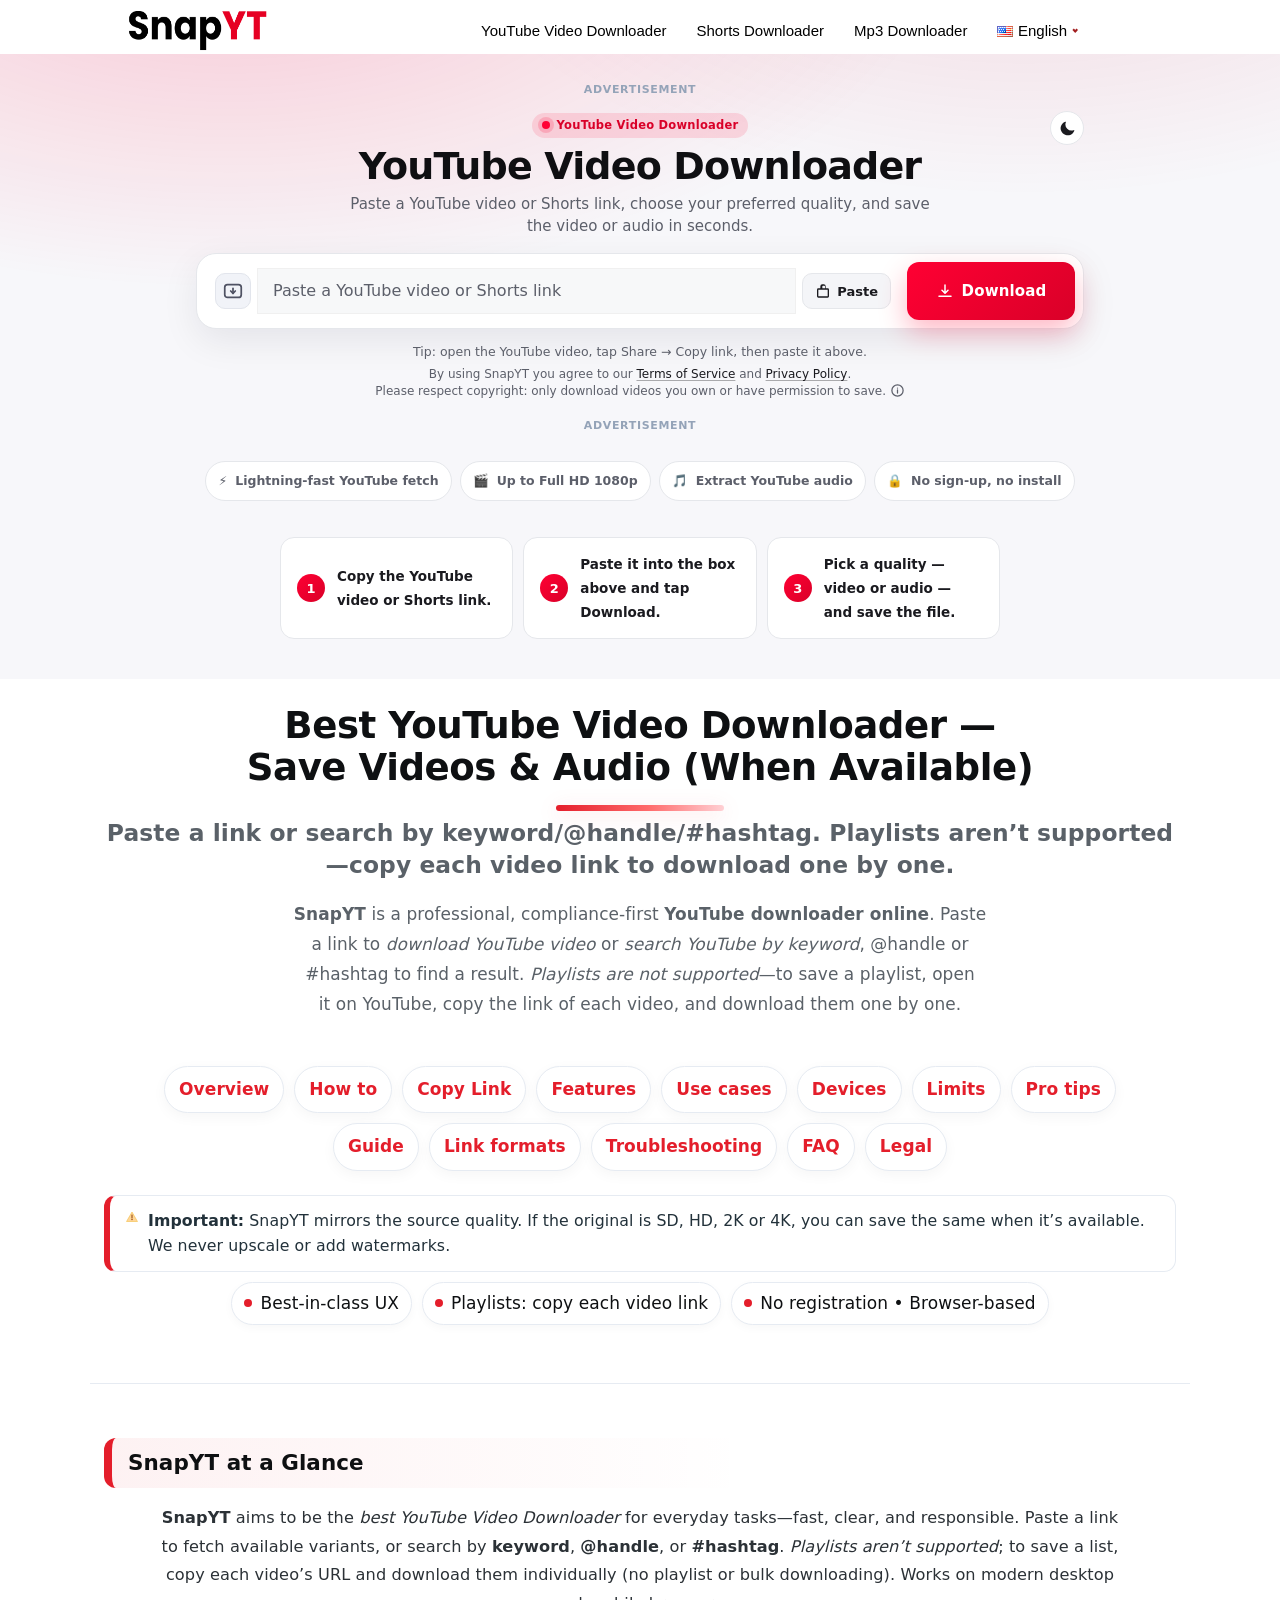
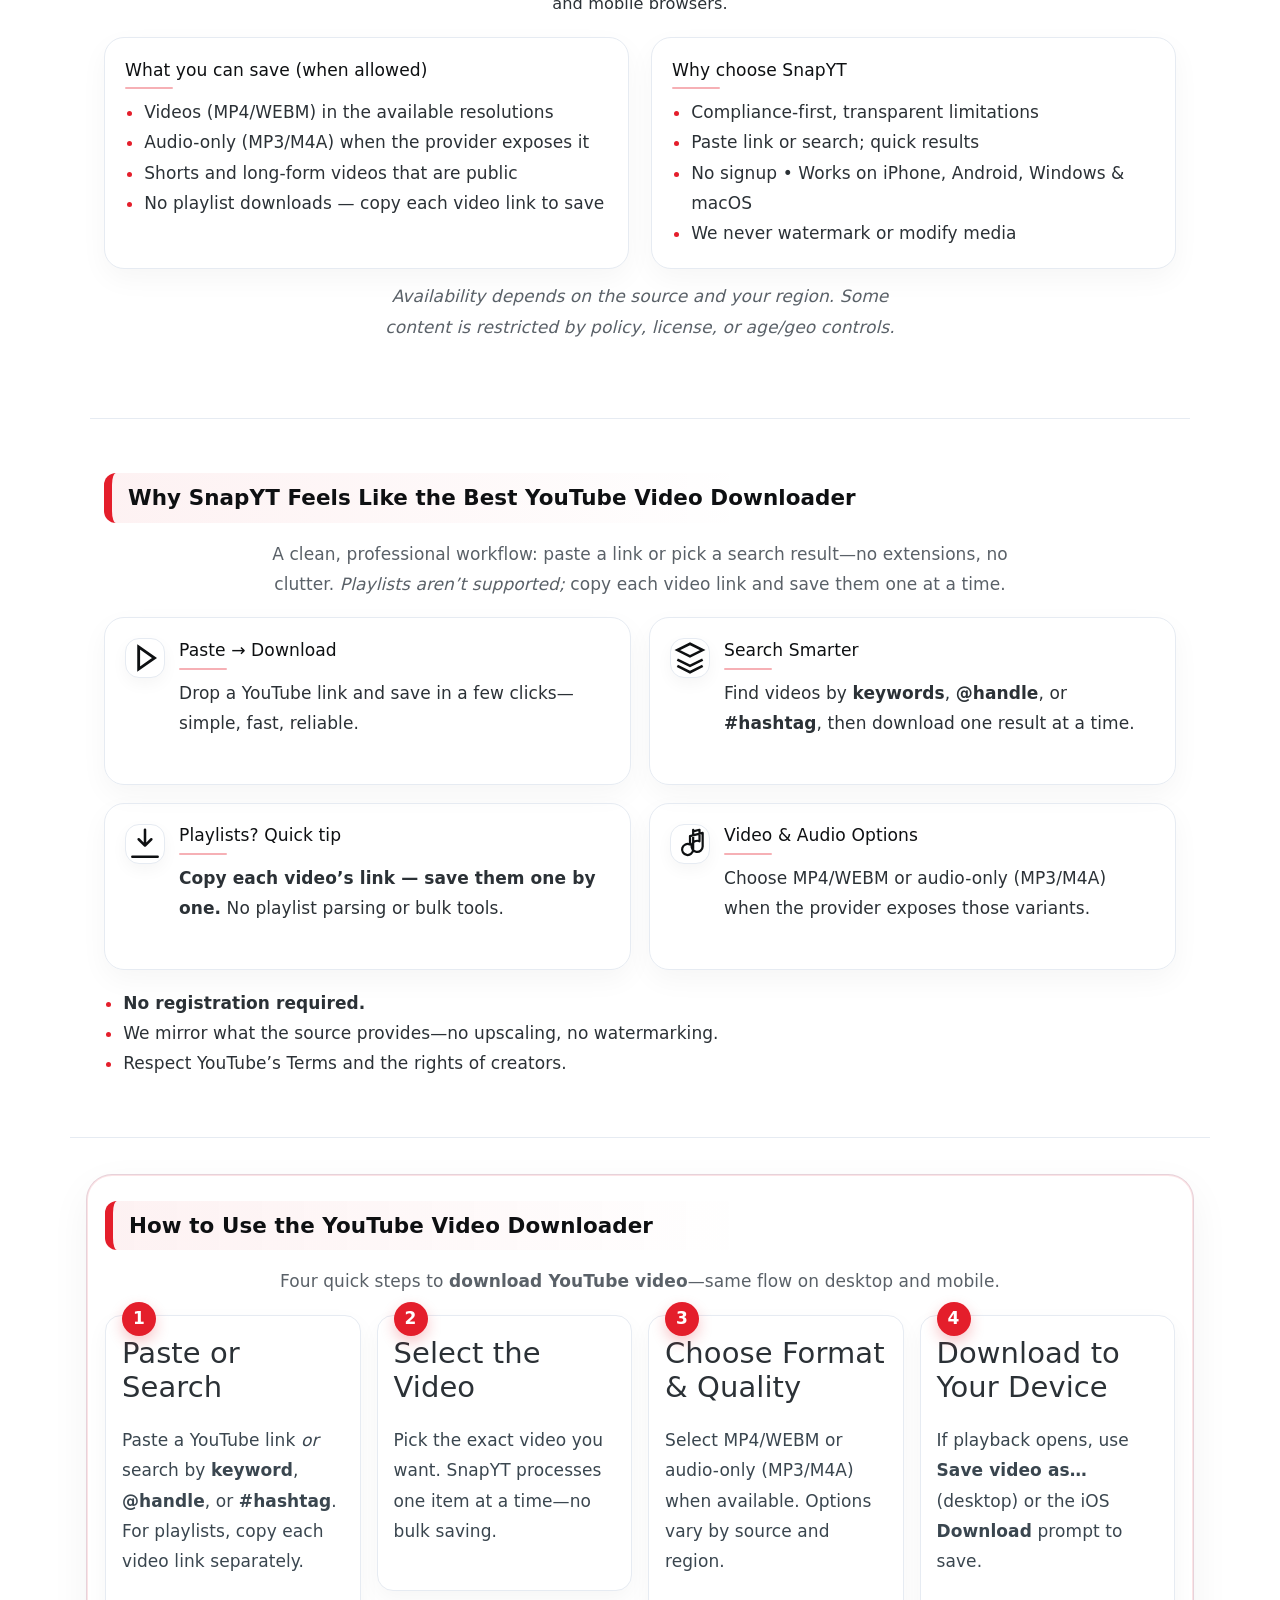
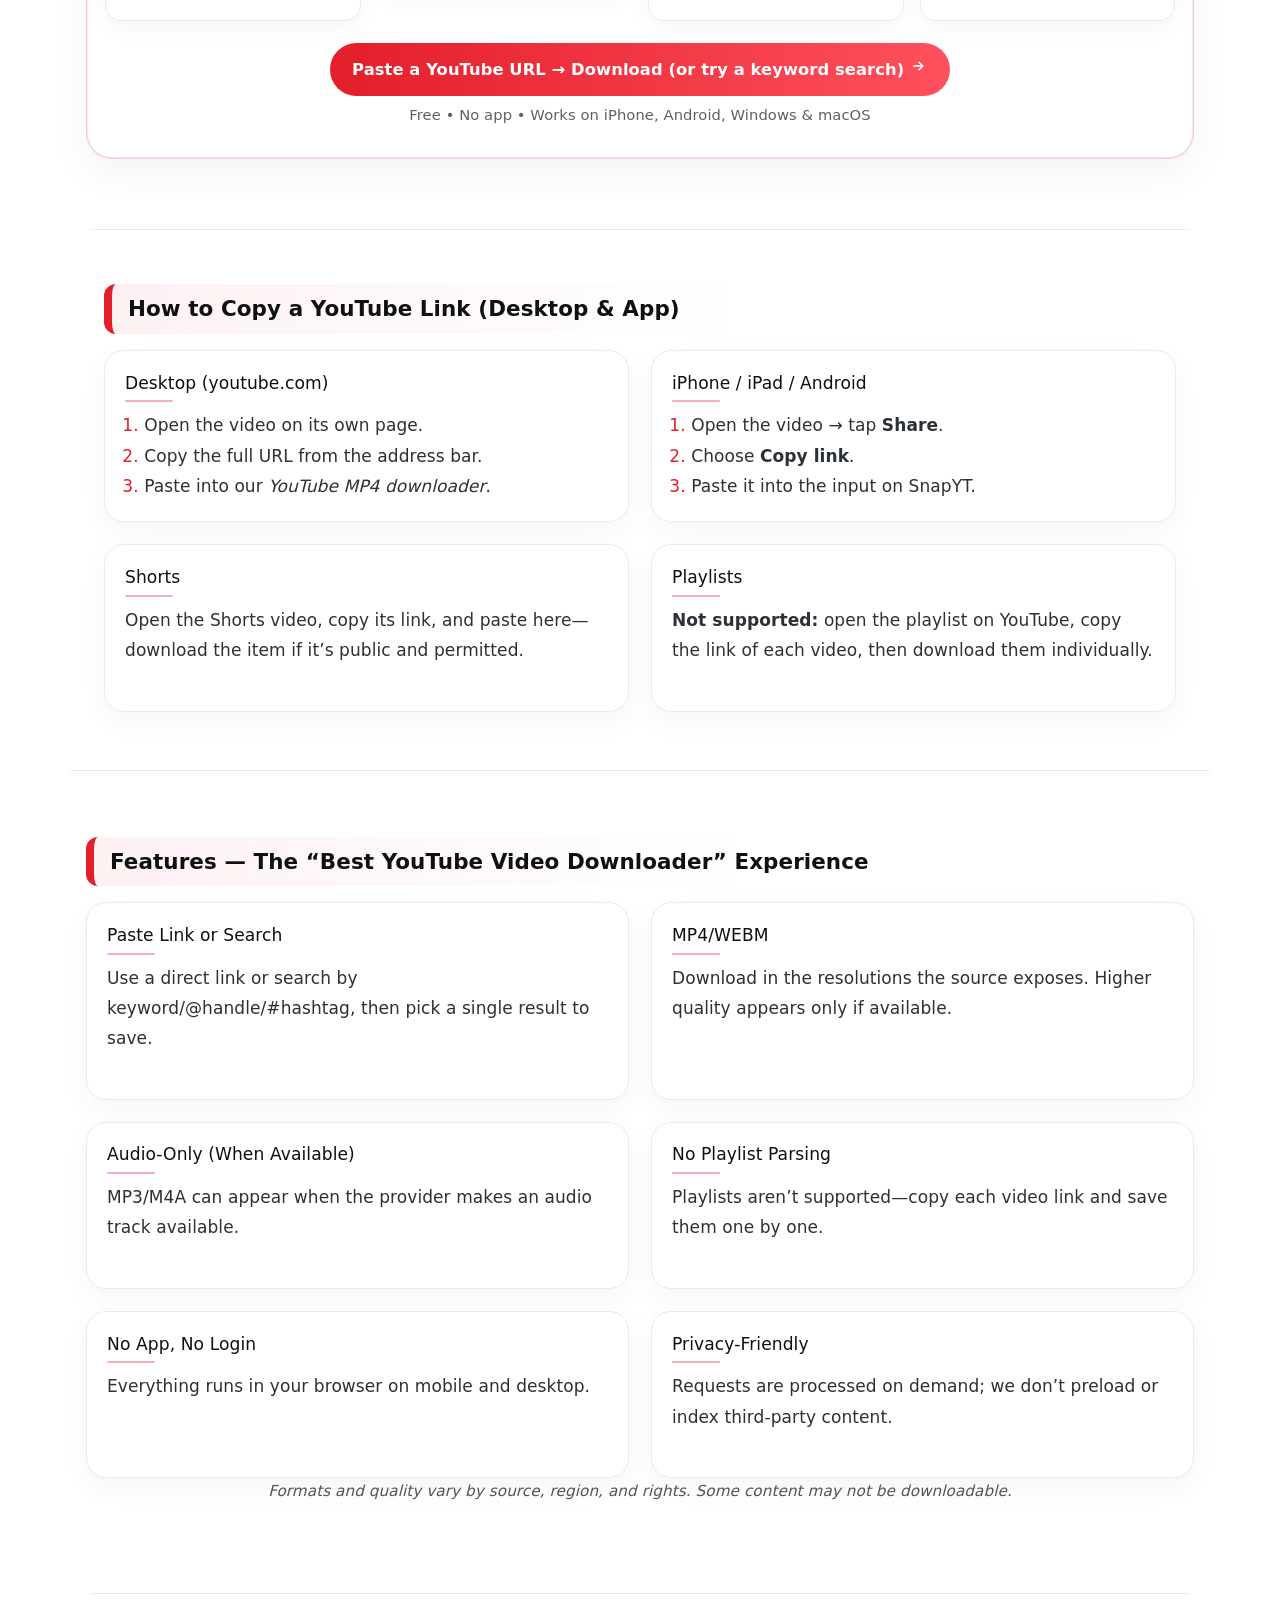
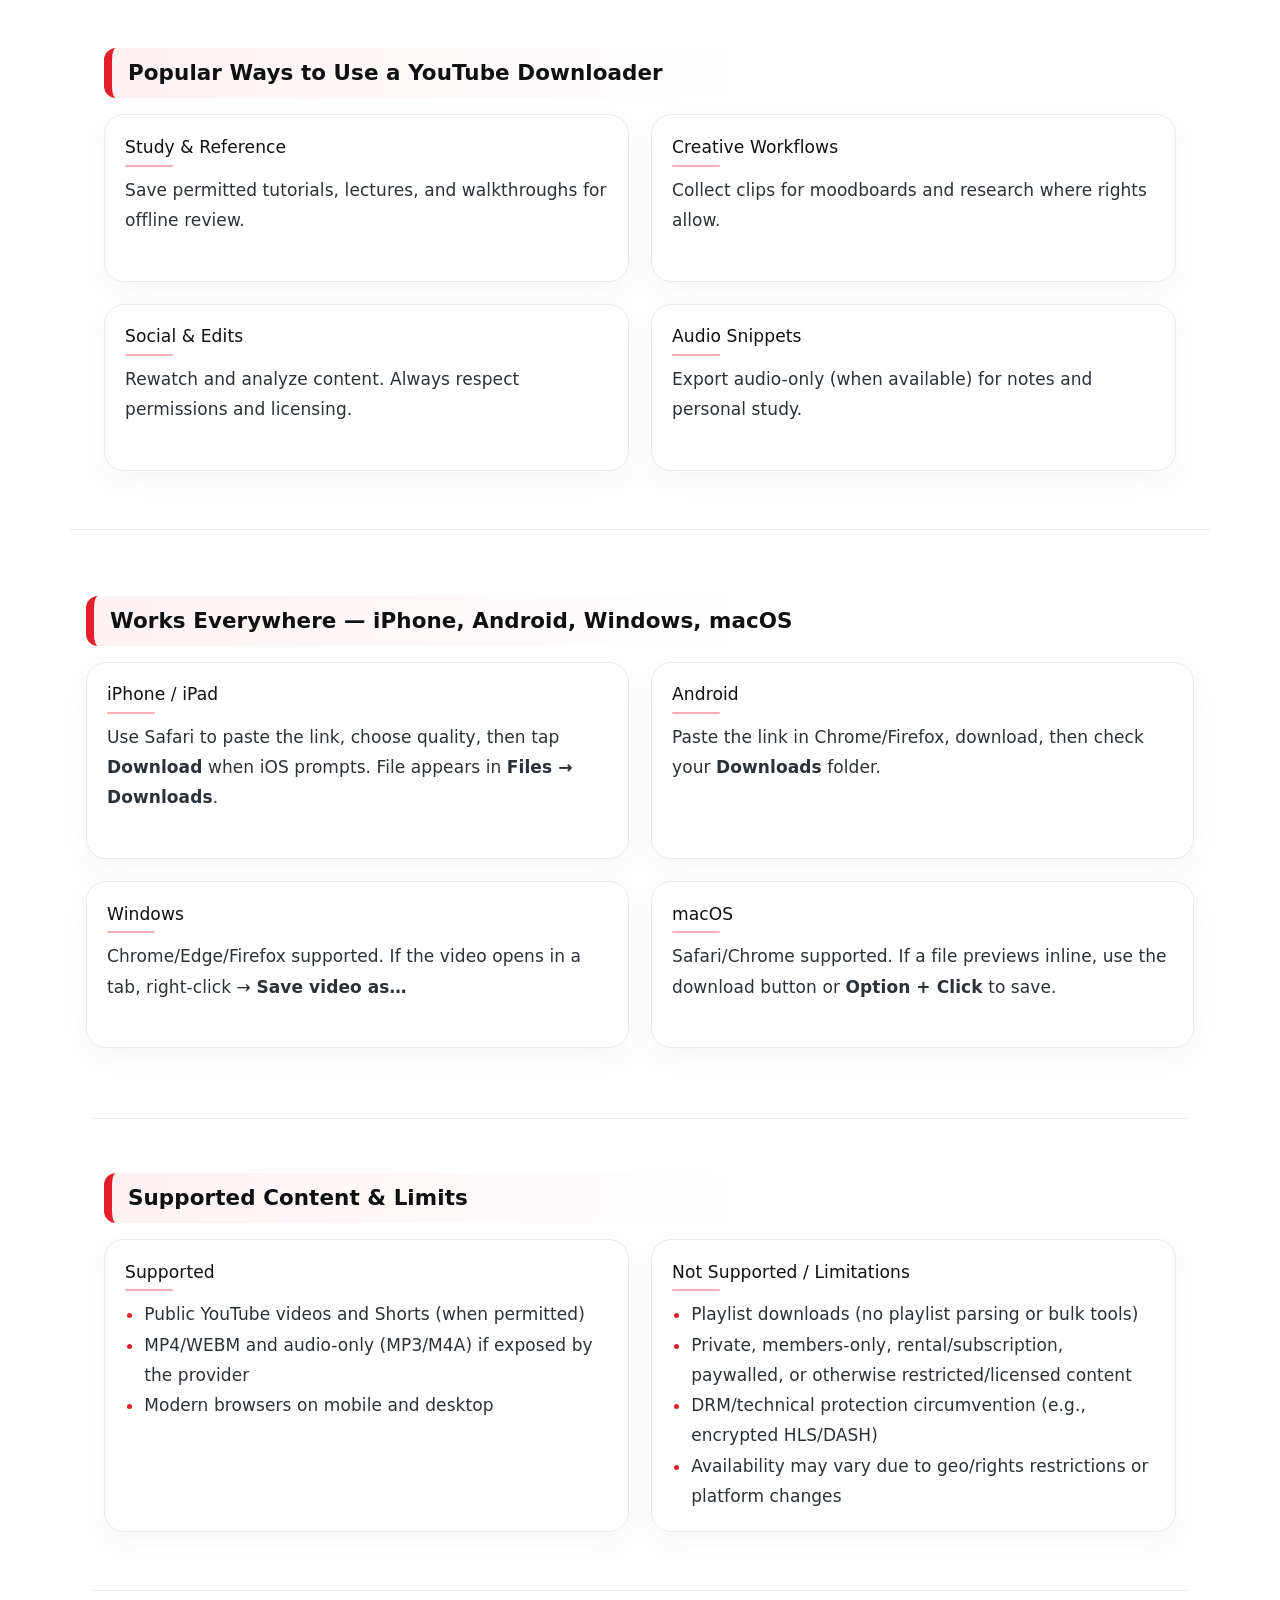
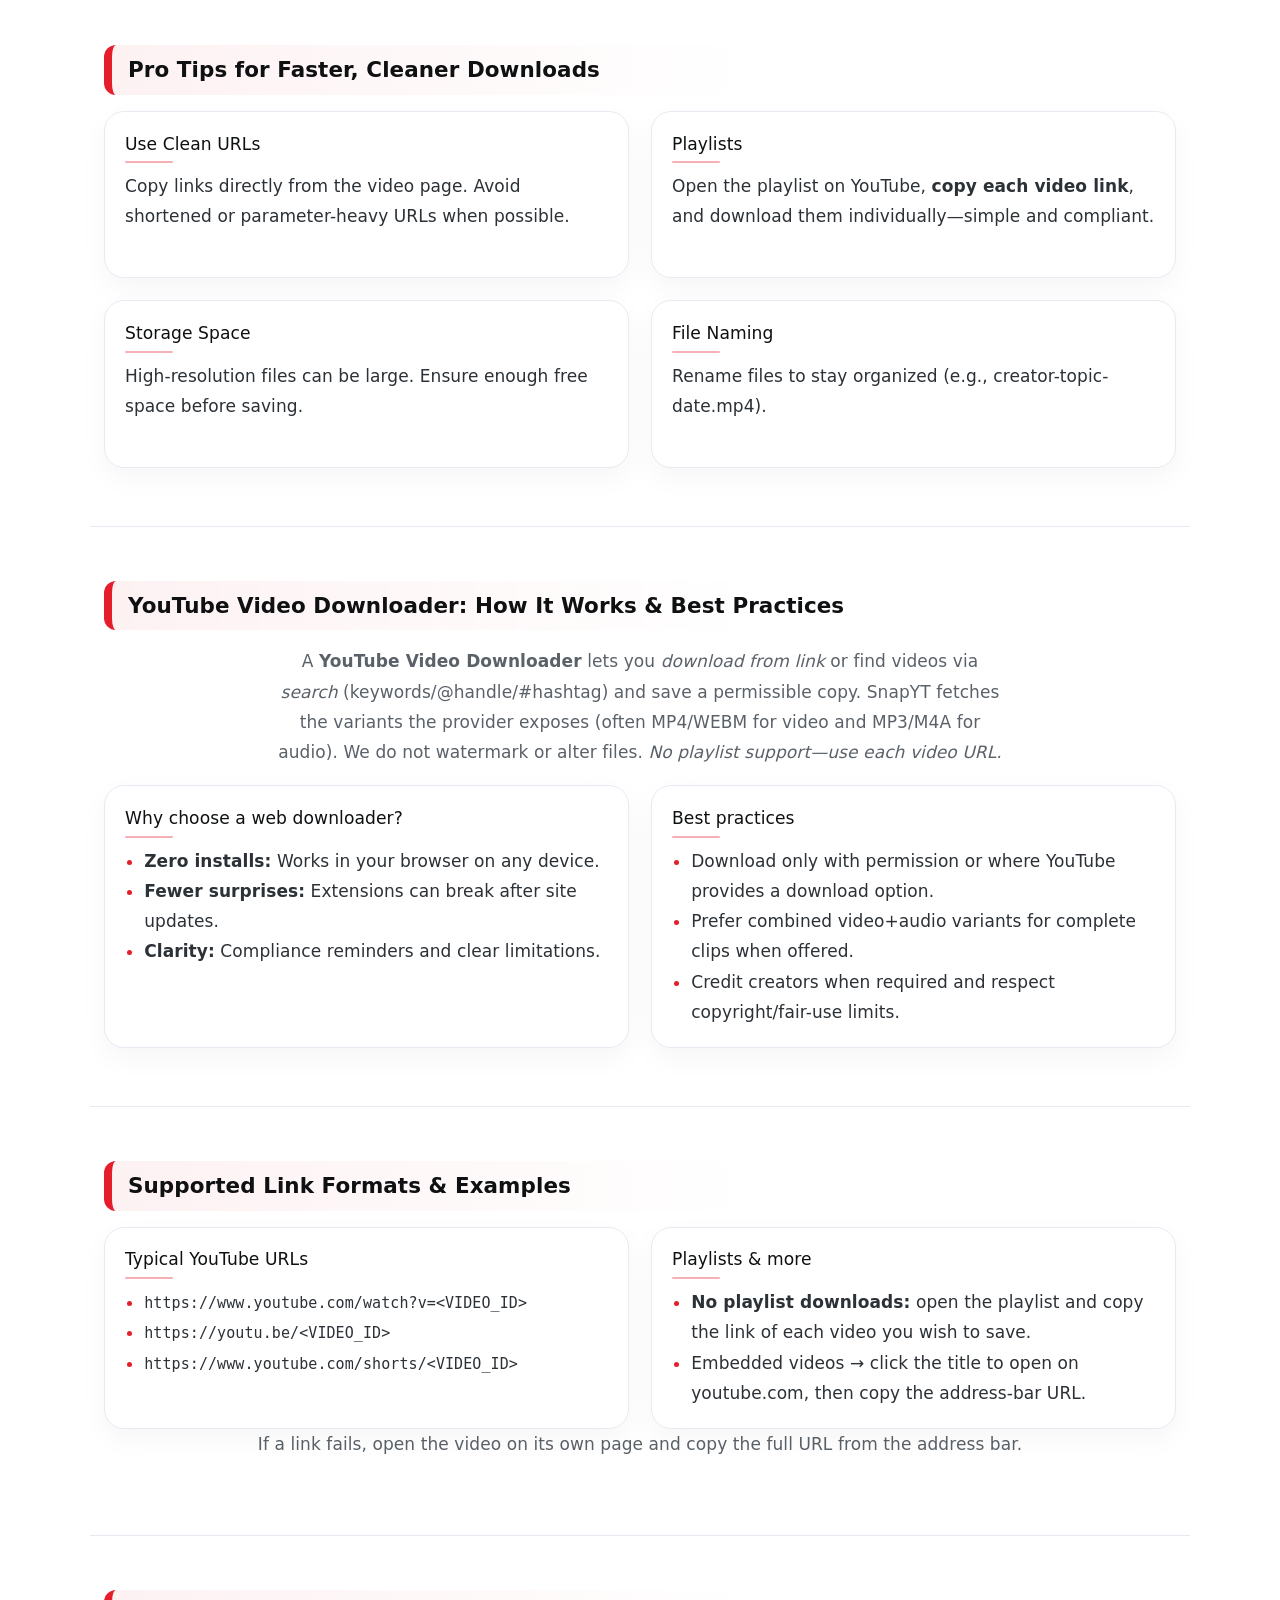
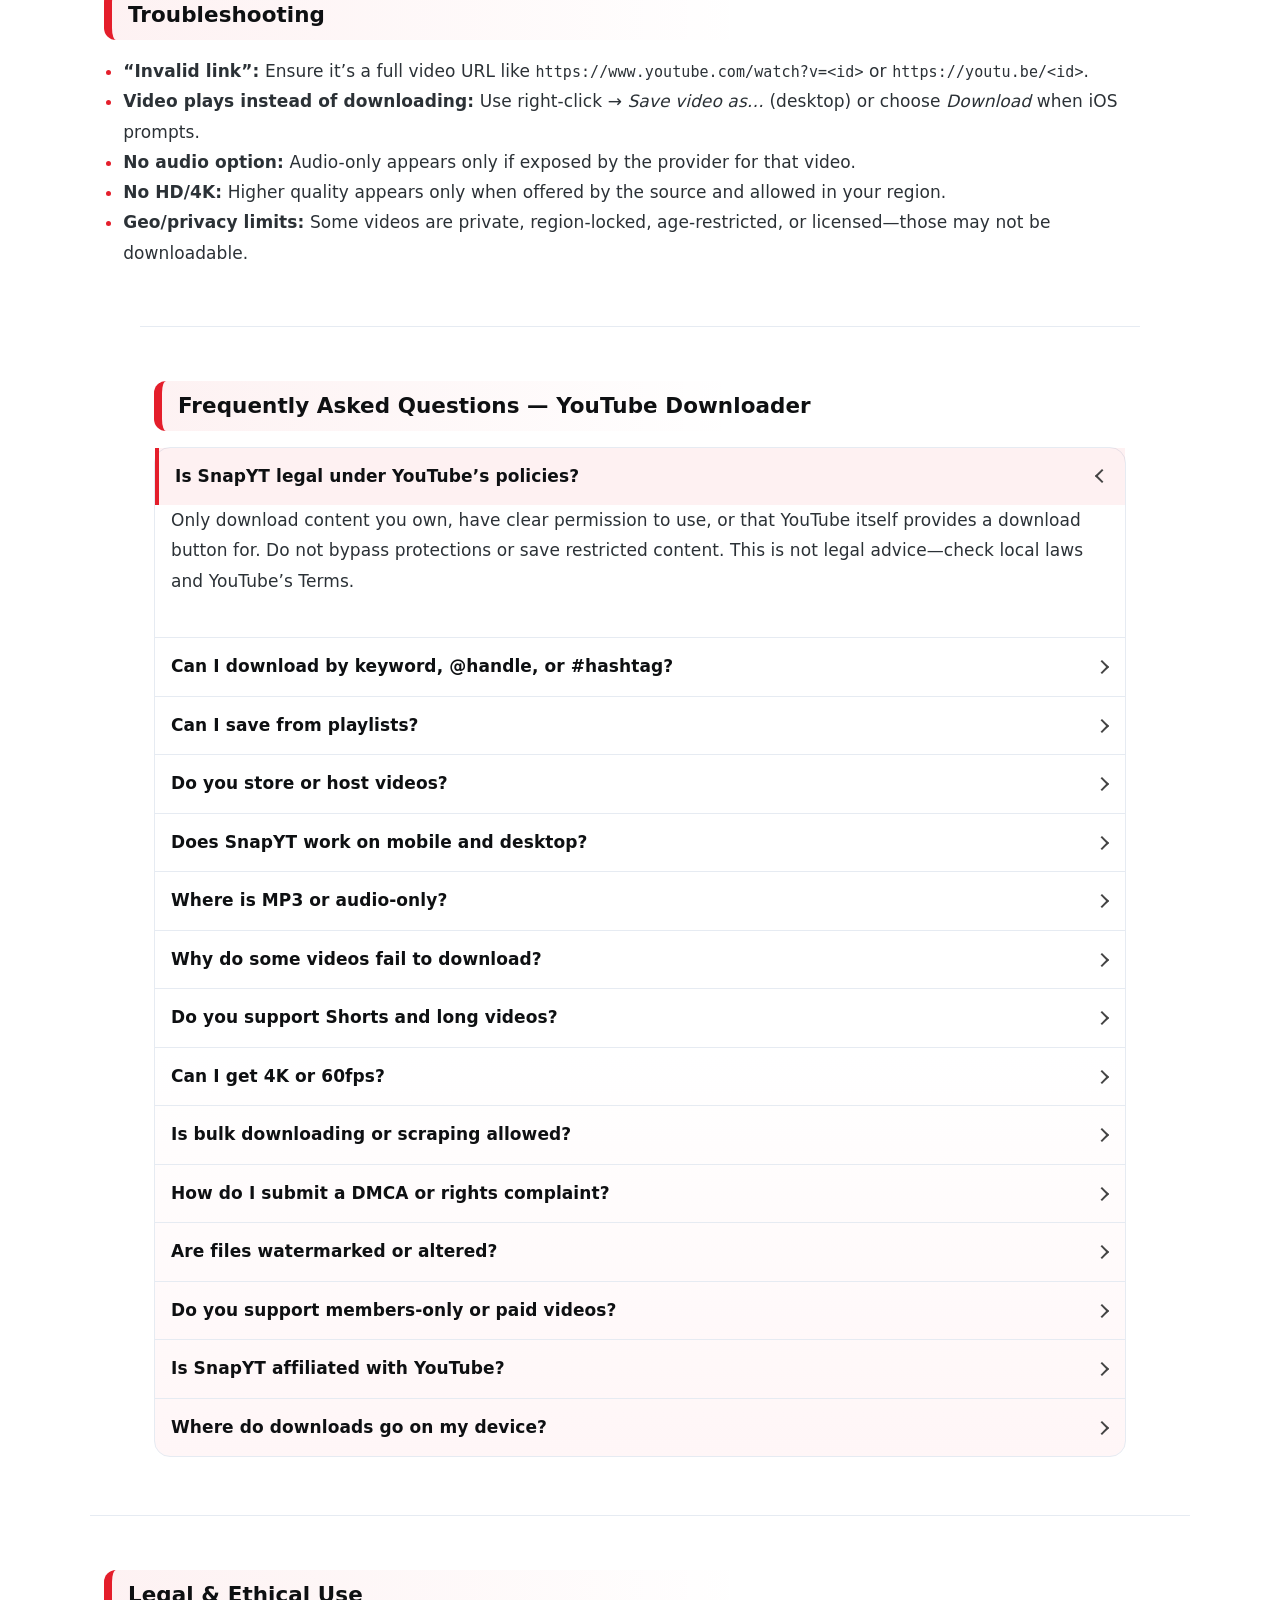
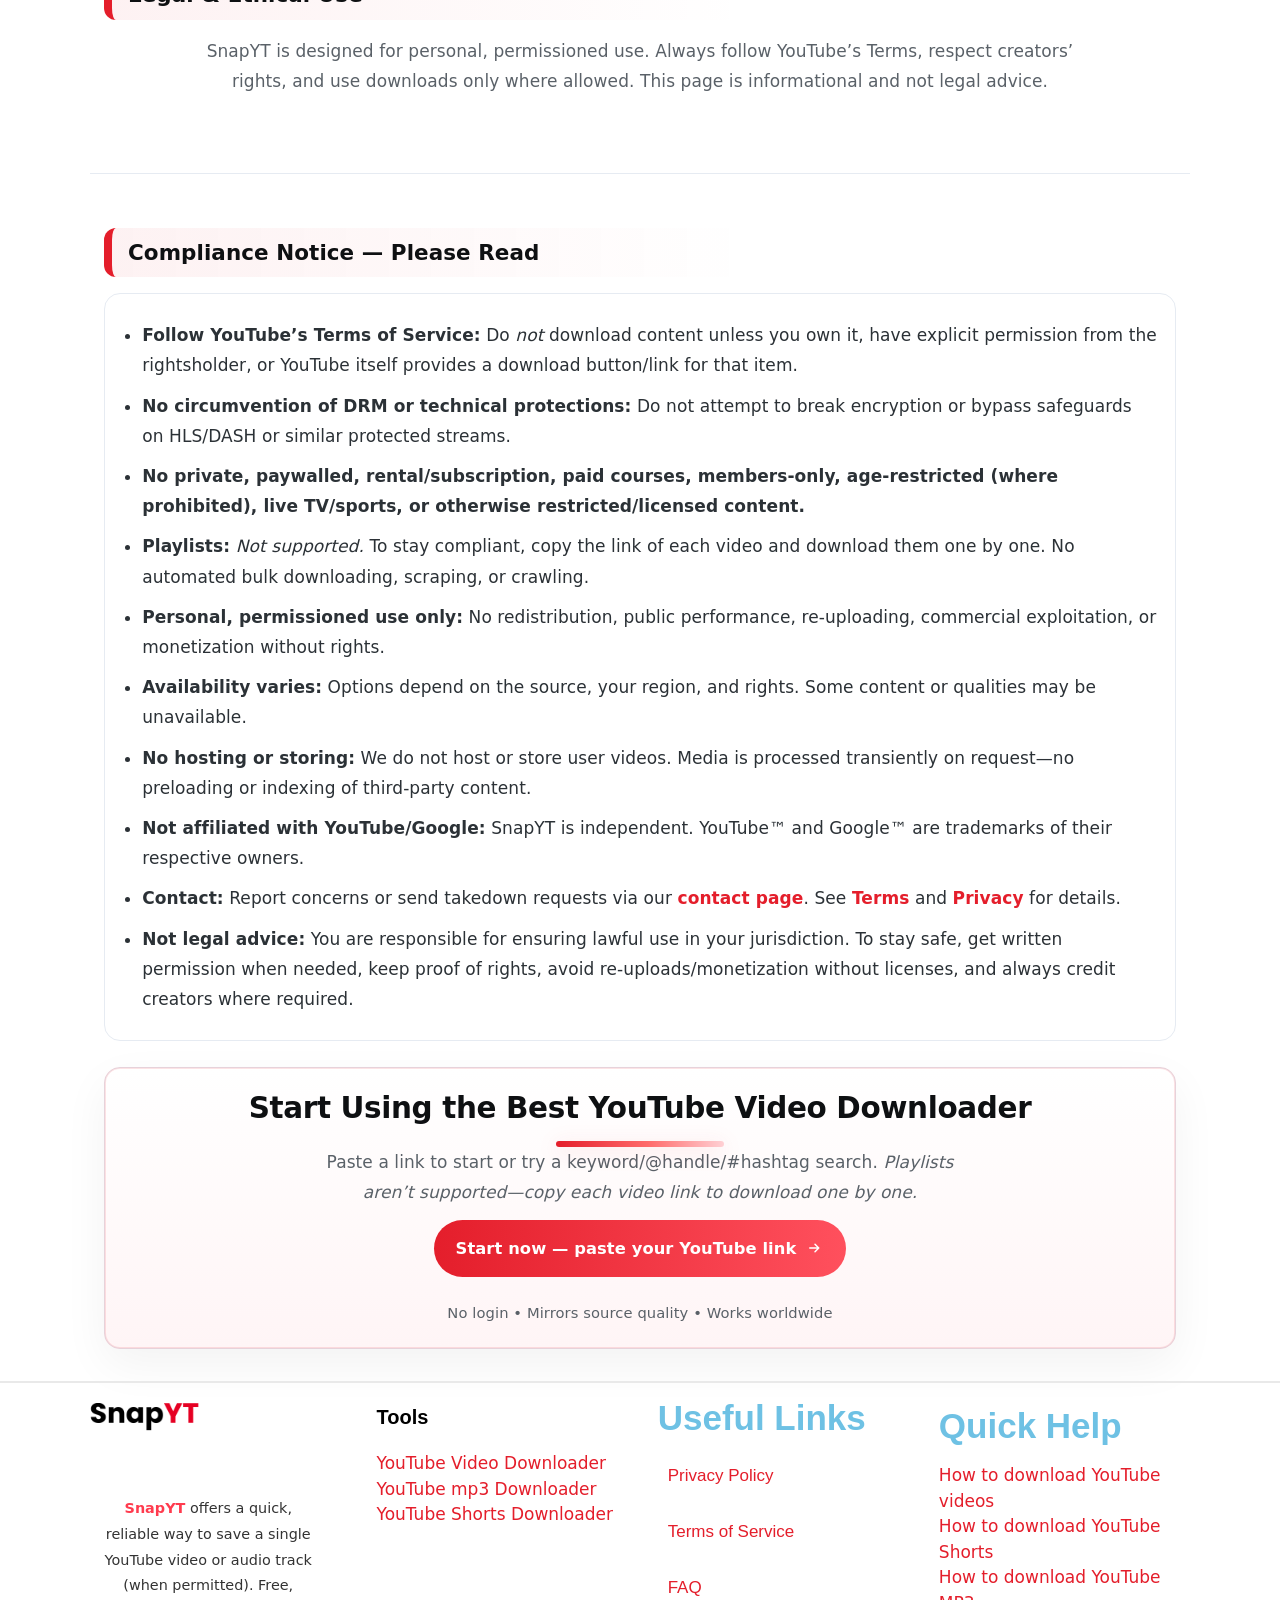
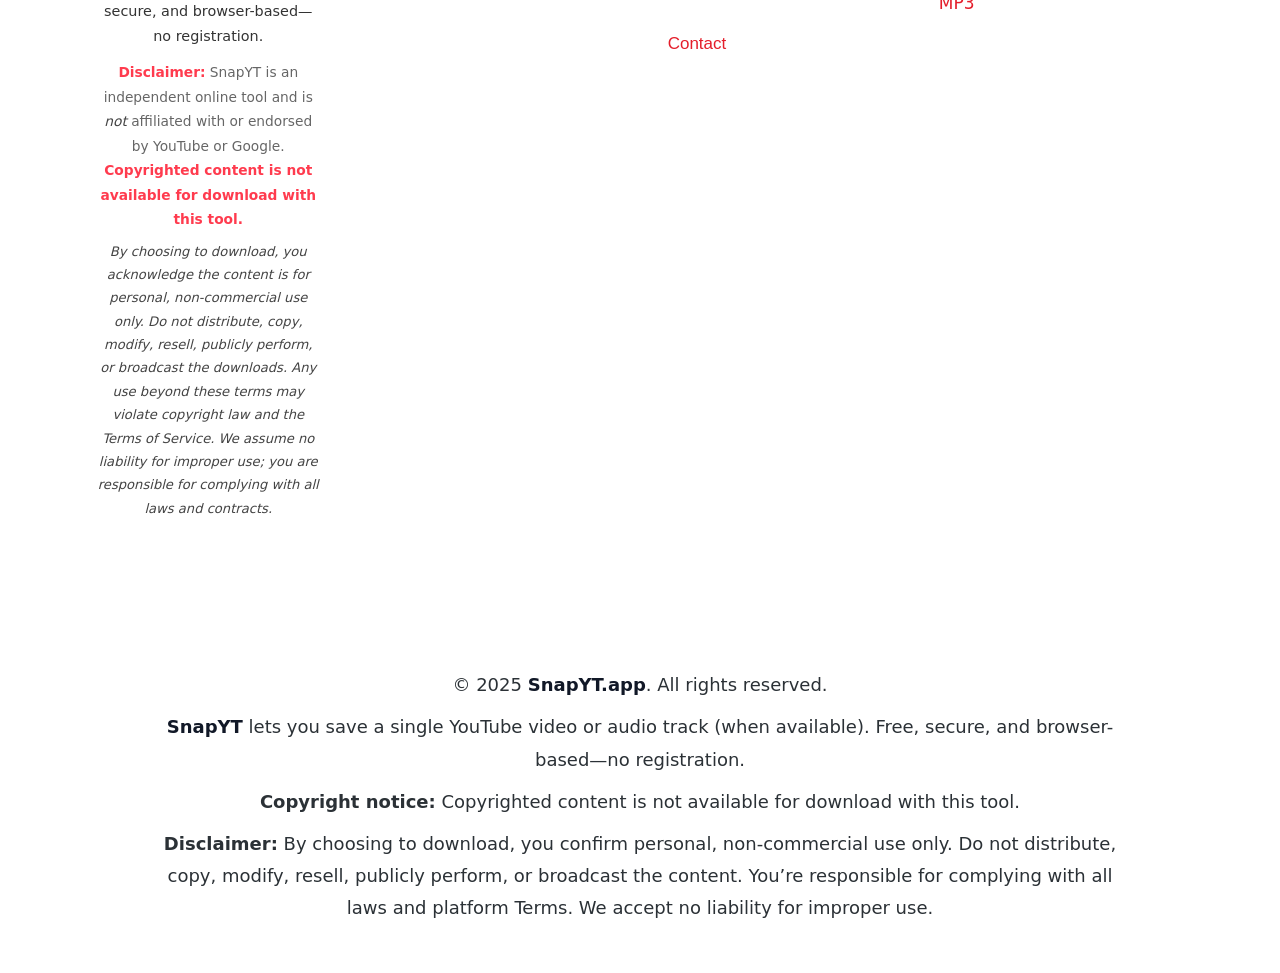
==== index.html @ 1f836b8d "Make the language menu actually switch visible UI text (hand translations)" ====
<!DOCTYPE html>
<html lang="en-US">
<head>
	<meta charset="UTF-8">
	
<meta name='robots' content='index, follow, max-image-preview:large, max-snippet:-1, max-video-preview:-1' />

































<meta name="viewport" content="width=device-width, initial-scale=1">
	<!-- This site is optimized with the Yoast SEO plugin v28.6 - https://yoast.com/product/yoast-seo-wordpress/ -->
	<title>YouTube Video Downloader — SnapYT</title>
	<meta name="description" content="Save YouTube videos fast with SnapYT: paste a link to get MP4 or audio. HD/4K when available. Private, no login; works on mobile &amp; desktop." />
	<link rel="canonical" href="https://102896351.github.io/YouTube-tool/" />
	<meta property="og:locale" content="en_US" />
	<meta property="og:locale:alternate" content="vi_VN" />
	<meta property="og:locale:alternate" content="es_ES" />
	<meta property="og:locale:alternate" content="de_DE" />
	<meta property="og:locale:alternate" content="hu_HU" />
	<meta property="og:locale:alternate" content="nl_NL" />
	<meta property="og:locale:alternate" content="pt_PT" />
	<meta property="og:locale:alternate" content="tr_TR" />
	<meta property="og:locale:alternate" content="uk_UA" />
	<meta property="og:locale:alternate" content="ar_AR" />
	<meta property="og:locale:alternate" content="ja_JP" />
	<meta property="og:locale:alternate" content="ro_RO" />
	<meta property="og:locale:alternate" content="id_ID" />
	<meta property="og:locale:alternate" content="cs_CZ" />
	<meta property="og:locale:alternate" content="fr_FR" />
	<meta property="og:locale:alternate" content="it_IT" />
	<meta property="og:locale:alternate" content="ms_MY" />
	<meta property="og:locale:alternate" content="pl_PL" />
	<meta property="og:locale:alternate" content="th_TH" />
	<meta property="og:locale:alternate" content="el_GR" />
	<meta property="og:locale:alternate" content="ru_RU" />
	<meta property="og:locale:alternate" content="ko_KR" />
	<meta property="og:locale:alternate" content="jv_ID" />
	<meta property="og:locale:alternate" content="hi_IN" />
	<meta property="og:locale:alternate" content="sk_SK" />
	<meta property="og:locale:alternate" content="zh_CN" />
	<meta property="og:locale:alternate" content="bn_IN" />
	<meta property="og:locale:alternate" content="ur_PK" />
	<meta property="og:locale:alternate" content="fa_IR" />
	<meta property="og:locale:alternate" content="sw_KE" />
	<meta property="og:locale:alternate" content="tl_PH" />
	<meta property="og:type" content="website" />
	<meta property="og:title" content="YouTube Video Downloader — SnapYT" />
	<meta property="og:description" content="Save YouTube videos fast with SnapYT: paste a link to get MP4 or audio. HD/4K when available. Private, no login; works on mobile &amp; desktop." />
	<meta property="og:url" content="https://102896351.github.io/YouTube-tool/" />
	<meta property="og:site_name" content="SnapYT.App" />
	<meta property="article:modified_time" content="2025-10-18T19:16:53+00:00" />
	<meta property="og:image" content="wp-content/uploads/2025/10/Screenshot-2025-10-27-at-2.28.49-AM-scaled.png" />
	<meta property="og:image:width" content="2560" />
	<meta property="og:image:height" content="1422" />
	<meta property="og:image:type" content="image/png" />
	<meta name="twitter:card" content="summary_large_image" />
	<script type="application/ld+json" class="yoast-schema-graph">{"@context":"https:\/\/schema.org","@graph":[{"@type":"WebPage","@id":"https:\/\/www.snapyt.app\/","url":"https:\/\/www.snapyt.app\/","name":"YouTube Video Downloader — SnapYT","isPartOf":{"@id":"https:\/\/www.snapyt.app\/#website"},"about":{"@id":"https:\/\/www.snapyt.app\/#organization"},"datePublished":"2025-10-17T16:29:08+00:00","dateModified":"2025-10-18T19:16:53+00:00","description":"Save YouTube videos fast with SnapYT: paste a link to get MP4 or audio. HD\/4K when available. Private, no login; works on mobile & desktop.","breadcrumb":{"@id":"https:\/\/www.snapyt.app\/#breadcrumb"},"inLanguage":"en-US","potentialAction":[{"@type":"ReadAction","target":["https:\/\/www.snapyt.app\/"]}]},{"@type":"BreadcrumbList","@id":"https:\/\/www.snapyt.app\/#breadcrumb","itemListElement":[{"@type":"ListItem","position":1,"name":"Home"}]},{"@type":"WebSite","@id":"https:\/\/www.snapyt.app\/#website","url":"https:\/\/www.snapyt.app\/","name":"SnapYT","description":"Save YouTube videos fast with SnapYT: paste a link to get MP4 or audio. HD\/4K when available. Private, no login; works on mobile &amp; desktop.","publisher":{"@id":"https:\/\/www.snapyt.app\/#organization"},"alternateName":"YouTube Downloader","potentialAction":[{"@type":"SearchAction","target":{"@type":"EntryPoint","urlTemplate":"https:\/\/www.snapyt.app\/?s={search_term_string}"},"query-input":{"@type":"PropertyValueSpecification","valueRequired":true,"valueName":"search_term_string"}}],"inLanguage":"en-US"},{"@type":"Organization","@id":"https:\/\/www.snapyt.app\/#organization","name":"SnapYT","alternateName":"YouTube Downloader","url":"https:\/\/www.snapyt.app\/","logo":{"@type":"ImageObject","inLanguage":"en-US","@id":"https:\/\/www.snapyt.app\/#\/schema\/logo\/image\/","url":"wp-content/uploads\/2025\/10\/Copy-of-Copy-of-Copy-of-SnapSave2.png","contentUrl":"wp-content/uploads\/2025\/10\/Copy-of-Copy-of-Copy-of-SnapSave2.png","width":350,"height":70,"caption":"SnapYT"},"image":{"@id":"https:\/\/www.snapyt.app\/#\/schema\/logo\/image\/"}}]}</script>
	<!-- / Yoast SEO plugin. -->






<style id="wp-img-auto-sizes-contain-inline-css">
img:is([sizes=auto i],[sizes^="auto," i]){contain-intrinsic-size:3000px 1500px}
/*# sourceURL=wp-img-auto-sizes-contain-inline-css */
</style>
<style id="classic-theme-styles-inline-css">
/*! This file is auto-generated */
.wp-block-button__link{color:#fff;background-color:#32373c;border-radius:9999px;box-shadow:none;text-decoration:none;padding:calc(.667em + 2px) calc(1.333em + 2px);font-size:1.125em}.wp-block-file__button{background:#32373c;color:#fff;text-decoration:none}
/*# sourceURL=/wp-includes/css/classic-themes.min.css */
</style>
<style id="global-styles-inline-css">
:root{--wp--preset--aspect-ratio--square: 1;--wp--preset--aspect-ratio--4-3: 4/3;--wp--preset--aspect-ratio--3-4: 3/4;--wp--preset--aspect-ratio--3-2: 3/2;--wp--preset--aspect-ratio--2-3: 2/3;--wp--preset--aspect-ratio--16-9: 16/9;--wp--preset--aspect-ratio--9-16: 9/16;--wp--preset--color--black: #000000;--wp--preset--color--cyan-bluish-gray: #abb8c3;--wp--preset--color--white: #ffffff;--wp--preset--color--pale-pink: #f78da7;--wp--preset--color--vivid-red: #cf2e2e;--wp--preset--color--luminous-vivid-orange: #ff6900;--wp--preset--color--luminous-vivid-amber: #fcb900;--wp--preset--color--light-green-cyan: #7bdcb5;--wp--preset--color--vivid-green-cyan: #00d084;--wp--preset--color--pale-cyan-blue: #8ed1fc;--wp--preset--color--vivid-cyan-blue: #0693e3;--wp--preset--color--vivid-purple: #9b51e0;--wp--preset--color--contrast: var(--contrast);--wp--preset--color--contrast-2: var(--contrast-2);--wp--preset--color--contrast-3: var(--contrast-3);--wp--preset--color--base: var(--base);--wp--preset--color--base-2: var(--base-2);--wp--preset--color--base-3: var(--base-3);--wp--preset--color--accent: var(--accent);--wp--preset--gradient--vivid-cyan-blue-to-vivid-purple: linear-gradient(135deg,rgb(6,147,227) 0%,rgb(155,81,224) 100%);--wp--preset--gradient--light-green-cyan-to-vivid-green-cyan: linear-gradient(135deg,rgb(122,220,180) 0%,rgb(0,208,130) 100%);--wp--preset--gradient--luminous-vivid-amber-to-luminous-vivid-orange: linear-gradient(135deg,rgb(252,185,0) 0%,rgb(255,105,0) 100%);--wp--preset--gradient--luminous-vivid-orange-to-vivid-red: linear-gradient(135deg,rgb(255,105,0) 0%,rgb(207,46,46) 100%);--wp--preset--gradient--very-light-gray-to-cyan-bluish-gray: linear-gradient(135deg,rgb(238,238,238) 0%,rgb(169,184,195) 100%);--wp--preset--gradient--cool-to-warm-spectrum: linear-gradient(135deg,rgb(74,234,220) 0%,rgb(151,120,209) 20%,rgb(207,42,186) 40%,rgb(238,44,130) 60%,rgb(251,105,98) 80%,rgb(254,248,76) 100%);--wp--preset--gradient--blush-light-purple: linear-gradient(135deg,rgb(255,206,236) 0%,rgb(152,150,240) 100%);--wp--preset--gradient--blush-bordeaux: linear-gradient(135deg,rgb(254,205,165) 0%,rgb(254,45,45) 50%,rgb(107,0,62) 100%);--wp--preset--gradient--luminous-dusk: linear-gradient(135deg,rgb(255,203,112) 0%,rgb(199,81,192) 50%,rgb(65,88,208) 100%);--wp--preset--gradient--pale-ocean: linear-gradient(135deg,rgb(255,245,203) 0%,rgb(182,227,212) 50%,rgb(51,167,181) 100%);--wp--preset--gradient--electric-grass: linear-gradient(135deg,rgb(202,248,128) 0%,rgb(113,206,126) 100%);--wp--preset--gradient--midnight: linear-gradient(135deg,rgb(2,3,129) 0%,rgb(40,116,252) 100%);--wp--preset--font-size--small: 13px;--wp--preset--font-size--medium: 20px;--wp--preset--font-size--large: 36px;--wp--preset--font-size--x-large: 42px;--wp--preset--spacing--20: 0.44rem;--wp--preset--spacing--30: 0.67rem;--wp--preset--spacing--40: 1rem;--wp--preset--spacing--50: 1.5rem;--wp--preset--spacing--60: 2.25rem;--wp--preset--spacing--70: 3.38rem;--wp--preset--spacing--80: 5.06rem;--wp--preset--shadow--natural: 6px 6px 9px rgba(0, 0, 0, 0.2);--wp--preset--shadow--deep: 12px 12px 50px rgba(0, 0, 0, 0.4);--wp--preset--shadow--sharp: 6px 6px 0px rgba(0, 0, 0, 0.2);--wp--preset--shadow--outlined: 6px 6px 0px -3px rgb(255, 255, 255), 6px 6px rgb(0, 0, 0);--wp--preset--shadow--crisp: 6px 6px 0px rgb(0, 0, 0);}.wp-block-button{--wp--preset--dimension--25: 25%;--wp--preset--dimension--50: 50%;--wp--preset--dimension--75: 75%;--wp--preset--dimension--100: 100%;}:where(body) { margin: 0; }:where(.is-layout-flex){gap: 0.5em;}:where(.is-layout-grid){gap: 0.5em;}body .is-layout-flex{display: flex;}.is-layout-flex{flex-wrap: wrap;align-items: center;}.is-layout-flex > :is(*, div){margin: 0;}body .is-layout-grid{display: grid;}.is-layout-grid > :is(*, div){margin: 0;}body{padding-top: 0px;padding-right: 0px;padding-bottom: 0px;padding-left: 0px;}:root :where(.wp-element-button, .wp-block-button__link){background-color: #32373c;border-width: 0;color: #fff;font-family: inherit;font-size: inherit;font-style: inherit;font-weight: inherit;letter-spacing: inherit;line-height: inherit;padding-top: calc(0.667em + 2px);padding-right: calc(1.333em + 2px);padding-bottom: calc(0.667em + 2px);padding-left: calc(1.333em + 2px);text-decoration: none;text-transform: inherit;}.has-black-color{color: var(--wp--preset--color--black) !important;}.has-cyan-bluish-gray-color{color: var(--wp--preset--color--cyan-bluish-gray) !important;}.has-white-color{color: var(--wp--preset--color--white) !important;}.has-pale-pink-color{color: var(--wp--preset--color--pale-pink) !important;}.has-vivid-red-color{color: var(--wp--preset--color--vivid-red) !important;}.has-luminous-vivid-orange-color{color: var(--wp--preset--color--luminous-vivid-orange) !important;}.has-luminous-vivid-amber-color{color: var(--wp--preset--color--luminous-vivid-amber) !important;}.has-light-green-cyan-color{color: var(--wp--preset--color--light-green-cyan) !important;}.has-vivid-green-cyan-color{color: var(--wp--preset--color--vivid-green-cyan) !important;}.has-pale-cyan-blue-color{color: var(--wp--preset--color--pale-cyan-blue) !important;}.has-vivid-cyan-blue-color{color: var(--wp--preset--color--vivid-cyan-blue) !important;}.has-vivid-purple-color{color: var(--wp--preset--color--vivid-purple) !important;}.has-contrast-color{color: var(--wp--preset--color--contrast) !important;}.has-contrast-2-color{color: var(--wp--preset--color--contrast-2) !important;}.has-contrast-3-color{color: var(--wp--preset--color--contrast-3) !important;}.has-base-color{color: var(--wp--preset--color--base) !important;}.has-base-2-color{color: var(--wp--preset--color--base-2) !important;}.has-base-3-color{color: var(--wp--preset--color--base-3) !important;}.has-accent-color{color: var(--wp--preset--color--accent) !important;}.has-black-background-color{background-color: var(--wp--preset--color--black) !important;}.has-cyan-bluish-gray-background-color{background-color: var(--wp--preset--color--cyan-bluish-gray) !important;}.has-white-background-color{background-color: var(--wp--preset--color--white) !important;}.has-pale-pink-background-color{background-color: var(--wp--preset--color--pale-pink) !important;}.has-vivid-red-background-color{background-color: var(--wp--preset--color--vivid-red) !important;}.has-luminous-vivid-orange-background-color{background-color: var(--wp--preset--color--luminous-vivid-orange) !important;}.has-luminous-vivid-amber-background-color{background-color: var(--wp--preset--color--luminous-vivid-amber) !important;}.has-light-green-cyan-background-color{background-color: var(--wp--preset--color--light-green-cyan) !important;}.has-vivid-green-cyan-background-color{background-color: var(--wp--preset--color--vivid-green-cyan) !important;}.has-pale-cyan-blue-background-color{background-color: var(--wp--preset--color--pale-cyan-blue) !important;}.has-vivid-cyan-blue-background-color{background-color: var(--wp--preset--color--vivid-cyan-blue) !important;}.has-vivid-purple-background-color{background-color: var(--wp--preset--color--vivid-purple) !important;}.has-contrast-background-color{background-color: var(--wp--preset--color--contrast) !important;}.has-contrast-2-background-color{background-color: var(--wp--preset--color--contrast-2) !important;}.has-contrast-3-background-color{background-color: var(--wp--preset--color--contrast-3) !important;}.has-base-background-color{background-color: var(--wp--preset--color--base) !important;}.has-base-2-background-color{background-color: var(--wp--preset--color--base-2) !important;}.has-base-3-background-color{background-color: var(--wp--preset--color--base-3) !important;}.has-accent-background-color{background-color: var(--wp--preset--color--accent) !important;}.has-black-border-color{border-color: var(--wp--preset--color--black) !important;}.has-cyan-bluish-gray-border-color{border-color: var(--wp--preset--color--cyan-bluish-gray) !important;}.has-white-border-color{border-color: var(--wp--preset--color--white) !important;}.has-pale-pink-border-color{border-color: var(--wp--preset--color--pale-pink) !important;}.has-vivid-red-border-color{border-color: var(--wp--preset--color--vivid-red) !important;}.has-luminous-vivid-orange-border-color{border-color: var(--wp--preset--color--luminous-vivid-orange) !important;}.has-luminous-vivid-amber-border-color{border-color: var(--wp--preset--color--luminous-vivid-amber) !important;}.has-light-green-cyan-border-color{border-color: var(--wp--preset--color--light-green-cyan) !important;}.has-vivid-green-cyan-border-color{border-color: var(--wp--preset--color--vivid-green-cyan) !important;}.has-pale-cyan-blue-border-color{border-color: var(--wp--preset--color--pale-cyan-blue) !important;}.has-vivid-cyan-blue-border-color{border-color: var(--wp--preset--color--vivid-cyan-blue) !important;}.has-vivid-purple-border-color{border-color: var(--wp--preset--color--vivid-purple) !important;}.has-contrast-border-color{border-color: var(--wp--preset--color--contrast) !important;}.has-contrast-2-border-color{border-color: var(--wp--preset--color--contrast-2) !important;}.has-contrast-3-border-color{border-color: var(--wp--preset--color--contrast-3) !important;}.has-base-border-color{border-color: var(--wp--preset--color--base) !important;}.has-base-2-border-color{border-color: var(--wp--preset--color--base-2) !important;}.has-base-3-border-color{border-color: var(--wp--preset--color--base-3) !important;}.has-accent-border-color{border-color: var(--wp--preset--color--accent) !important;}.has-vivid-cyan-blue-to-vivid-purple-gradient-background{background: var(--wp--preset--gradient--vivid-cyan-blue-to-vivid-purple) !important;}.has-light-green-cyan-to-vivid-green-cyan-gradient-background{background: var(--wp--preset--gradient--light-green-cyan-to-vivid-green-cyan) !important;}.has-luminous-vivid-amber-to-luminous-vivid-orange-gradient-background{background: var(--wp--preset--gradient--luminous-vivid-amber-to-luminous-vivid-orange) !important;}.has-luminous-vivid-orange-to-vivid-red-gradient-background{background: var(--wp--preset--gradient--luminous-vivid-orange-to-vivid-red) !important;}.has-very-light-gray-to-cyan-bluish-gray-gradient-background{background: var(--wp--preset--gradient--very-light-gray-to-cyan-bluish-gray) !important;}.has-cool-to-warm-spectrum-gradient-background{background: var(--wp--preset--gradient--cool-to-warm-spectrum) !important;}.has-blush-light-purple-gradient-background{background: var(--wp--preset--gradient--blush-light-purple) !important;}.has-blush-bordeaux-gradient-background{background: var(--wp--preset--gradient--blush-bordeaux) !important;}.has-luminous-dusk-gradient-background{background: var(--wp--preset--gradient--luminous-dusk) !important;}.has-pale-ocean-gradient-background{background: var(--wp--preset--gradient--pale-ocean) !important;}.has-electric-grass-gradient-background{background: var(--wp--preset--gradient--electric-grass) !important;}.has-midnight-gradient-background{background: var(--wp--preset--gradient--midnight) !important;}.has-small-font-size{font-size: var(--wp--preset--font-size--small) !important;}.has-medium-font-size{font-size: var(--wp--preset--font-size--medium) !important;}.has-large-font-size{font-size: var(--wp--preset--font-size--large) !important;}.has-x-large-font-size{font-size: var(--wp--preset--font-size--x-large) !important;}
:root :where(.wp-block-icon svg){width: 24px;}
:where(.wp-block-gallery.is-layout-flex){gap: var( --wp--style--gallery-gap-default, var( --gallery-block--gutter-size, var( --wp--style--block-gap, 0.5em ) ) );}:where(.wp-block-gallery.is-layout-grid){gap: var( --wp--style--gallery-gap-default, var( --gallery-block--gutter-size, var( --wp--style--block-gap, 0.5em ) ) );}
:where(.wp-block-latest-posts.is-layout-flex){gap: 1.25em;}:where(.wp-block-latest-posts.is-layout-grid){gap: 1.25em;}
:where(.wp-block-post-template.is-layout-flex){gap: 1.25em;}:where(.wp-block-post-template.is-layout-grid){gap: 1.25em;}
:where(.wp-block-term-template.is-layout-flex){gap: 1.25em;}:where(.wp-block-term-template.is-layout-grid){gap: 1.25em;}
:where(.wp-block-columns.is-layout-flex){gap: 2em;}:where(.wp-block-columns.is-layout-grid){gap: 2em;}
:root :where(.wp-block-pullquote){font-size: 1.5em;line-height: 1.6;}
/*# sourceURL=global-styles-inline-css */
</style>
<link rel='stylesheet' id='video-downloader-styles-css' href='wp-content/plugins/video-downloader 7/assets/css/style.css' media='all' />
<link rel='stylesheet' id='generate-style-css' href='wp-content/themes/generatepress/assets/css/main.min.css' media='all' />
<style id="generate-style-inline-css">
body{background-color:#ffffff;color:var(--contrast);}a{color:var(--accent);}a{text-decoration:underline;}.entry-title a, .site-branding a, a.button, .wp-block-button__link, .main-navigation a{text-decoration:none;}a:hover, a:focus, a:active{color:var(--contrast);}.wp-block-group__inner-container{max-width:1200px;margin-left:auto;margin-right:auto;}:root{--contrast:#222222;--contrast-2:#575760;--contrast-3:#b2b2be;--base:#f0f0f0;--base-2:#f7f8f9;--base-3:#ffffff;--accent:#1e73be;}:root .has-contrast-color{color:var(--contrast);}:root .has-contrast-background-color{background-color:var(--contrast);}:root .has-contrast-2-color{color:var(--contrast-2);}:root .has-contrast-2-background-color{background-color:var(--contrast-2);}:root .has-contrast-3-color{color:var(--contrast-3);}:root .has-contrast-3-background-color{background-color:var(--contrast-3);}:root .has-base-color{color:var(--base);}:root .has-base-background-color{background-color:var(--base);}:root .has-base-2-color{color:var(--base-2);}:root .has-base-2-background-color{background-color:var(--base-2);}:root .has-base-3-color{color:var(--base-3);}:root .has-base-3-background-color{background-color:var(--base-3);}:root .has-accent-color{color:var(--accent);}:root .has-accent-background-color{background-color:var(--accent);}.top-bar{background-color:#636363;color:#ffffff;}.top-bar a{color:#ffffff;}.top-bar a:hover{color:#303030;}.site-header{background-color:var(--base-3);}.main-title a,.main-title a:hover{color:var(--contrast);}.site-description{color:var(--contrast-2);}.mobile-menu-control-wrapper .menu-toggle,.mobile-menu-control-wrapper .menu-toggle:hover,.mobile-menu-control-wrapper .menu-toggle:focus,.has-inline-mobile-toggle #site-navigation.toggled{background-color:rgba(0, 0, 0, 0.02);}.main-navigation,.main-navigation ul ul{background-color:var(--base-3);}.main-navigation .main-nav ul li a, .main-navigation .menu-toggle, .main-navigation .menu-bar-items{color:var(--contrast);}.main-navigation .main-nav ul li:not([class*="current-menu-"]):hover > a, .main-navigation .main-nav ul li:not([class*="current-menu-"]):focus > a, .main-navigation .main-nav ul li.sfHover:not([class*="current-menu-"]) > a, .main-navigation .menu-bar-item:hover > a, .main-navigation .menu-bar-item.sfHover > a{color:var(--accent);}button.menu-toggle:hover,button.menu-toggle:focus{color:var(--contrast);}.main-navigation .main-nav ul li[class*="current-menu-"] > a{color:var(--accent);}.navigation-search input[type="search"],.navigation-search input[type="search"]:active, .navigation-search input[type="search"]:focus, .main-navigation .main-nav ul li.search-item.active > a, .main-navigation .menu-bar-items .search-item.active > a{color:var(--accent);}.main-navigation ul ul{background-color:var(--base);}.separate-containers .inside-article, .separate-containers .comments-area, .separate-containers .page-header, .one-container .container, .separate-containers .paging-navigation, .inside-page-header{background-color:var(--base-3);}.entry-title a{color:var(--contrast);}.entry-title a:hover{color:var(--contrast-2);}.entry-meta{color:var(--contrast-2);}.sidebar .widget{background-color:var(--base-3);}.footer-widgets{background-color:var(--base-3);}.site-info{background-color:var(--base-3);}input[type="text"],input[type="email"],input[type="url"],input[type="password"],input[type="search"],input[type="tel"],input[type="number"],textarea,select{color:var(--contrast);background-color:var(--base-2);border-color:var(--base);}input[type="text"]:focus,input[type="email"]:focus,input[type="url"]:focus,input[type="password"]:focus,input[type="search"]:focus,input[type="tel"]:focus,input[type="number"]:focus,textarea:focus,select:focus{color:var(--contrast);background-color:var(--base-2);border-color:var(--contrast-3);}button,html input[type="button"],input[type="reset"],input[type="submit"],a.button,a.wp-block-button__link:not(.has-background){color:#ffffff;background-color:#55555e;}button:hover,html input[type="button"]:hover,input[type="reset"]:hover,input[type="submit"]:hover,a.button:hover,button:focus,html input[type="button"]:focus,input[type="reset"]:focus,input[type="submit"]:focus,a.button:focus,a.wp-block-button__link:not(.has-background):active,a.wp-block-button__link:not(.has-background):focus,a.wp-block-button__link:not(.has-background):hover{color:#ffffff;background-color:#3f4047;}a.generate-back-to-top{background-color:rgba( 0,0,0,0.4 );color:#ffffff;}a.generate-back-to-top:hover,a.generate-back-to-top:focus{background-color:rgba( 0,0,0,0.6 );color:#ffffff;}:root{--gp-search-modal-bg-color:var(--base-3);--gp-search-modal-text-color:var(--contrast);--gp-search-modal-overlay-bg-color:rgba(0,0,0,0.2);}@media (max-width:768px){.main-navigation .menu-bar-item:hover > a, .main-navigation .menu-bar-item.sfHover > a{background:none;color:var(--contrast);}}.nav-below-header .main-navigation .inside-navigation.grid-container, .nav-above-header .main-navigation .inside-navigation.grid-container{padding:0px 20px 0px 20px;}.site-main .wp-block-group__inner-container{padding:40px;}.separate-containers .paging-navigation{padding-top:20px;padding-bottom:20px;}.entry-content .alignwide, body:not(.no-sidebar) .entry-content .alignfull{margin-left:-40px;width:calc(100% + 80px);max-width:calc(100% + 80px);}.rtl .menu-item-has-children .dropdown-menu-toggle{padding-left:20px;}.rtl .main-navigation .main-nav ul li.menu-item-has-children > a{padding-right:20px;}@media (max-width:768px){.separate-containers .inside-article, .separate-containers .comments-area, .separate-containers .page-header, .separate-containers .paging-navigation, .one-container .site-content, .inside-page-header{padding:30px;}.site-main .wp-block-group__inner-container{padding:30px;}.inside-top-bar{padding-right:30px;padding-left:30px;}.inside-header{padding-right:30px;padding-left:30px;}.widget-area .widget{padding-top:30px;padding-right:30px;padding-bottom:30px;padding-left:30px;}.footer-widgets-container{padding-top:30px;padding-right:30px;padding-bottom:30px;padding-left:30px;}.inside-site-info{padding-right:30px;padding-left:30px;}.entry-content .alignwide, body:not(.no-sidebar) .entry-content .alignfull{margin-left:-30px;width:calc(100% + 60px);max-width:calc(100% + 60px);}.one-container .site-main .paging-navigation{margin-bottom:20px;}}/* End cached CSS */.is-right-sidebar{width:30%;}.is-left-sidebar{width:30%;}.site-content .content-area{width:100%;}@media (max-width:768px){.main-navigation .menu-toggle,.sidebar-nav-mobile:not(#sticky-placeholder){display:block;}.main-navigation ul,.gen-sidebar-nav,.main-navigation:not(.slideout-navigation):not(.toggled) .main-nav > ul,.has-inline-mobile-toggle #site-navigation .inside-navigation > *:not(.navigation-search):not(.main-nav){display:none;}.nav-align-right .inside-navigation,.nav-align-center .inside-navigation{justify-content:space-between;}.has-inline-mobile-toggle .mobile-menu-control-wrapper{display:flex;flex-wrap:wrap;}.has-inline-mobile-toggle .inside-header{flex-direction:row;text-align:left;flex-wrap:wrap;}.has-inline-mobile-toggle .header-widget,.has-inline-mobile-toggle #site-navigation{flex-basis:100%;}.nav-float-left .has-inline-mobile-toggle #site-navigation{order:10;}}
.elementor-template-full-width .site-content{display:block;}
/*# sourceURL=generate-style-inline-css */
</style>
<link rel='stylesheet' id='elementor-frontend-css' href='wp-content/plugins/elementor/assets/css/frontend.min.css' media='all' />
<link rel='stylesheet' id='elementor-post-7-css' href='wp-content/uploads/elementor/css/post-7.css' media='all' />
<link rel='stylesheet' id='elementor-post-47-css' href='wp-content/uploads/elementor/css/post-47.css' media='all' />
<link rel='stylesheet' id='widget-image-css' href='wp-content/plugins/elementor/assets/css/widget-image.min.css' media='all' />
<link rel='stylesheet' id='ekit-widget-common-css' href='wp-content/plugins/elementskit-lite/widgets/init/assets/css/common.css' media='all' />
<link rel='stylesheet' id='ekit-nav-menu-css' href='wp-content/plugins/elementskit-lite/widgets/init/assets/css/nav-menu.css' media='all' />
<link rel='stylesheet' id='elementor-post-77-css' href='wp-content/uploads/elementor/css/post-77.css' media='all' />
<link rel='stylesheet' id='widget-heading-css' href='wp-content/plugins/elementor/assets/css/widget-heading.min.css' media='all' />
<link rel='stylesheet' id='elementor-post-24-css' href='wp-content/uploads/elementor/css/post-24.css' media='all' />
<link rel='stylesheet' id='ekit-header-search-css' href='wp-content/plugins/elementskit-lite/widgets/init/assets/css/header-search.css' media='all' />
<link rel='stylesheet' id='ekit-header-offcanvas-css' href='wp-content/plugins/elementskit-lite/widgets/init/assets/css/header-offcanvas.css' media='all' />
<link rel='stylesheet' id='ekit-header-info-css' href='wp-content/plugins/elementskit-lite/widgets/init/assets/css/header-info.css' media='all' />
<script type='text/javascript'>
		var elementskit = {
			resturl: '',
		}

		</script><script id="jquery-core-js" src="wp-includes/js/jquery/jquery.min.js"></script>
<script id="jquery-migrate-js" src="wp-includes/js/jquery/jquery-migrate.min.js"></script>




			<style>
				.e-con.e-parent:nth-of-type(n+4):not(.e-lazyloaded):not(.e-no-lazyload),
				.e-con.e-parent:nth-of-type(n+4):not(.e-lazyloaded):not(.e-no-lazyload) * {
					background-image: none !important;
				}
				@media screen and (max-height: 1024px) {
					.e-con.e-parent:nth-of-type(n+3):not(.e-lazyloaded):not(.e-no-lazyload),
					.e-con.e-parent:nth-of-type(n+3):not(.e-lazyloaded):not(.e-no-lazyload) * {
						background-image: none !important;
					}
				}
				@media screen and (max-height: 640px) {
					.e-con.e-parent:nth-of-type(n+2):not(.e-lazyloaded):not(.e-no-lazyload),
					.e-con.e-parent:nth-of-type(n+2):not(.e-lazyloaded):not(.e-no-lazyload) * {
						background-image: none !important;
					}
				}
			</style>
			<link rel="icon" href="wp-content/uploads/2025/10/snapyt-150x150.jpg" sizes="32x32" />
<link rel="icon" href="wp-content/uploads/2025/10/snapyt-300x300.jpg" sizes="192x192" />
<link rel="apple-touch-icon" href="wp-content/uploads/2025/10/snapyt-300x300.jpg" />
<meta name="msapplication-TileImage" content="wp-content/uploads/2025/10/snapyt-300x300.jpg" />
<style id="snapyt-menu-arrow">.elementskit-submenu-indicator::before{content:"";display:inline-block;width:.4em;height:.4em;border-right:2px solid currentColor;border-bottom:2px solid currentColor;transform:rotate(45deg);vertical-align:.2em}</style><meta name="google" content="notranslate" />
<meta name="author" content="snapyt" />




<style id="wp-custom-css">
/* Mobile-only overflow / side margin fix */
@media (max-width: 768px) {
  html,
  body {
    max-width: 100% !important;
    overflow-x: hidden !important;
  }

  .ytx-hero,
  .ytx-hero.alignfull,
  .entry-content > .ytx-hero.alignfull,
  .wp-block-post-content > .ytx-hero.alignfull {
    width: 100% !important;
    max-width: 100% !important;
    margin-left: 0 !important;
    margin-right: 0 !important;
    left: auto !important;
    right: auto !important;
    overflow-x: hidden !important;
    box-sizing: border-box !important;
  }

  .ytx-hero *,
  .ytx-hero *::before,
  .ytx-hero *::after {
    box-sizing: border-box !important;
  }

  .ytx-container {
    width: 100% !important;
    max-width: 100% !important;
    padding-left: 12px !important;
    padding-right: 12px !important;
    margin-left: auto !important;
    margin-right: auto !important;
    box-sizing: border-box !important;
  }

  .ytx-form,
  .ytx-input-shell,
  .ytx-input-wrap,
  .ytx-input,
  .ytx-submit-btn,
  .ytx-feature-row,
  .ytx-steps {
    width: 100% !important;
    max-width: 100% !important;
    min-width: 0 !important;
    box-sizing: border-box !important;
  }

  .ytx-feature-row,
  .ytx-steps {
    padding-left: 0 !important;
    padding-right: 0 !important;
    margin-left: 0 !important;
    margin-right: 0 !important;
    overflow-x: hidden !important;
  }

  .ytx-input-tools {
    flex-shrink: 0 !important;
  }
}
</style>
	
	
<link rel="stylesheet" href="result-panel.css?v=20261126b">
</head>

<body class="home wp-singular page-template page-template-elementor_header_footer page page-id-7 wp-embed-responsive wp-theme-generatepress no-sidebar nav-float-right separate-containers header-aligned-left dropdown-hover elementor-default elementor-template-full-width elementor-kit-24 elementor-page elementor-page-7" itemtype="https://schema.org/WebPage" itemscope>
	<a class="screen-reader-text skip-link" href="#content" title="Skip to content">Skip to content</a><div class="ekit-template-content-markup ekit-template-content-header">		<div data-elementor-type="wp-post" data-elementor-id="47" class="elementor elementor-47">
				<div class="elementor-element elementor-element-562c9b0b e-flex e-con-boxed e-con e-parent" data-id="562c9b0b" data-element_type="container" data-e-type="container">
					<div class="e-con-inner">
		<div class="elementor-element elementor-element-4b2767c2 e-con-full e-flex e-con e-child" data-id="4b2767c2" data-element_type="container" data-e-type="container">
		<div class="elementor-element elementor-element-7ab31388 e-con-full e-flex e-con e-child" data-id="7ab31388" data-element_type="container" data-e-type="container">
				<div class="elementor-element elementor-element-3c184773 elementor-widget elementor-widget-image" data-id="3c184773" data-element_type="widget" data-e-type="widget" data-widget_type="image.default">
																<a href="https://102896351.github.io/YouTube-tool/">
							<img width="350" height="70" src="wp-content/uploads/2025/10/Copy-of-Copy-of-Copy-of-SnapSave2.png" class="attachment-large size-large wp-image-51" alt="snapyt" srcset="wp-content/uploads/2025/10/Copy-of-Copy-of-Copy-of-SnapSave2.png 350w, wp-content/uploads/2025/10/Copy-of-Copy-of-Copy-of-SnapSave2-300x60.png 300w" sizes="(max-width: 350px) 100vw, 350px" />								</a>
															</div>
				</div>
		<div class="elementor-element elementor-element-7c159476 e-con-full e-flex e-con e-child" data-id="7c159476" data-element_type="container" data-e-type="container">
				<div class="elementor-element elementor-element-3cd52bba elementor-widget elementor-widget-ekit-nav-menu" data-id="3cd52bba" data-element_type="widget" data-e-type="widget" data-widget_type="ekit-nav-menu.default">
				<div class="elementor-widget-container">
							<nav class="ekit-wid-con ekit_menu_responsive_tablet"
			aria-label="enhead"
			data-hamburger-icon=""
			data-hamburger-icon-type="icon"
			data-responsive-breakpoint="1024"
			data-close-on-anchor="no">
			            <button class="elementskit-menu-hamburger elementskit-menu-toggler"  type="button" aria-expanded="false" aria-controls="ekit-megamenu-enhead" aria-label="Menu">
                                    <span class="elementskit-menu-hamburger-icon"></span><span class="elementskit-menu-hamburger-icon"></span><span class="elementskit-menu-hamburger-icon"></span>
                            </button>
            <div id="ekit-megamenu-enhead" class="elementskit-menu-container elementskit-menu-offcanvas-elements elementskit-navbar-nav-default ekit-nav-menu-one-page-no ekit-nav-dropdown-hover"><ul id="menu-enhead" class="elementskit-navbar-nav elementskit-menu-po-right submenu-click-on-icon"><li id="menu-item-118" class="menu-item menu-item-type-post_type menu-item-object-page menu-item-home current-menu-item page_item page-item-7 current_page_item menu-item-118 nav-item elementskit-mobile-builder-content active" data-vertical-menu=750px><a href="https://102896351.github.io/YouTube-tool/" class="ekit-menu-nav-link active">YouTube Video Downloader</a></li>
<li id="menu-item-122" class="menu-item menu-item-type-post_type menu-item-object-page menu-item-122 nav-item elementskit-mobile-builder-content" data-vertical-menu=750px><a href="https://102896351.github.io/YouTube-tool/shorts.html" class="ekit-menu-nav-link">Shorts Downloader</a></li>
<li id="menu-item-121" class="menu-item menu-item-type-post_type menu-item-object-page menu-item-121 nav-item elementskit-mobile-builder-content" data-vertical-menu=750px><a href="https://102896351.github.io/YouTube-tool/mp3.html" class="ekit-menu-nav-link">mp3 Downloader</a></li>
<li id="menu-item-156" class="pll-parent-menu-item menu-item menu-item-type-custom menu-item-object-custom current-menu-parent menu-item-has-children menu-item-156 nav-item elementskit-dropdown-has relative_position elementskit-dropdown-menu-default_width elementskit-mobile-builder-content" data-vertical-menu=750px><a href="#pll_switcher" class="ekit-menu-nav-link ekit-menu-dropdown-toggle" aria-haspopup="true" aria-expanded="false" aria-controls="ekit-submenu-156"><img src="[data-uri]" alt="" width="16" height="11" style="width: 16px; height: 11px;" /><span style="margin-left:0.3em;">English</span><i aria-hidden="true" class="icon icon-down-arrow1 elementskit-submenu-indicator"></i></a>
<ul class="elementskit-dropdown elementskit-submenu-panel" id="ekit-submenu-156">
	<li id="menu-item-156-en" class="lang-item lang-item-6 lang-item-en current-lang lang-item-first menu-item menu-item-type-custom menu-item-object-custom current_page_item menu-item-home menu-item-156-en nav-item elementskit-mobile-builder-content" data-vertical-menu=750px><a href="https://102896351.github.io/YouTube-tool/" class="lang-item dropdown-item" lang="en-US" hreflang="en-US"><img src="[data-uri]" alt="" width="16" height="11" style="width: 16px; height: 11px;" /><span style="margin-left:0.3em;">English</span></a>	<li id="menu-item-156-vi" class="lang-item lang-item-9 lang-item-vi menu-item menu-item-type-custom menu-item-object-custom menu-item-156-vi nav-item elementskit-mobile-builder-content" data-vertical-menu=750px><a href="https://102896351.github.io/YouTube-tool/?lang=vi" class="lang-item dropdown-item" lang="vi" hreflang="vi"><img src="[data-uri]" alt="" width="16" height="11" style="width: 16px; height: 11px;" /><span style="margin-left:0.3em;">Tiếng Việt</span></a>	<li id="menu-item-156-es" class="lang-item lang-item-13 lang-item-es menu-item menu-item-type-custom menu-item-object-custom menu-item-156-es nav-item elementskit-mobile-builder-content" data-vertical-menu=750px><a href="https://102896351.github.io/YouTube-tool/?lang=es" class="lang-item dropdown-item" lang="es-ES" hreflang="es-ES"><img loading="lazy" src="[data-uri]" alt="" width="16" height="11" style="width: 16px; height: 11px;" /><span style="margin-left:0.3em;">Español</span></a>	<li id="menu-item-156-de" class="lang-item lang-item-17 lang-item-de menu-item menu-item-type-custom menu-item-object-custom menu-item-156-de nav-item elementskit-mobile-builder-content" data-vertical-menu=750px><a href="https://102896351.github.io/YouTube-tool/?lang=de" class="lang-item dropdown-item" lang="de-DE" hreflang="de-DE"><img loading="lazy" src="[data-uri]" alt="" width="16" height="11" style="width: 16px; height: 11px;" /><span style="margin-left:0.3em;">Deutsch</span></a>	<li id="menu-item-156-hu" class="lang-item lang-item-21 lang-item-hu menu-item menu-item-type-custom menu-item-object-custom menu-item-156-hu nav-item elementskit-mobile-builder-content" data-vertical-menu=750px><a href="https://102896351.github.io/YouTube-tool/?lang=hu" class="lang-item dropdown-item" lang="hu-HU" hreflang="hu-HU"><img loading="lazy" src="[data-uri]" alt="" width="16" height="11" style="width: 16px; height: 11px;" /><span style="margin-left:0.3em;">Magyar</span></a>	<li id="menu-item-156-nl" class="lang-item lang-item-25 lang-item-nl menu-item menu-item-type-custom menu-item-object-custom menu-item-156-nl nav-item elementskit-mobile-builder-content" data-vertical-menu=750px><a href="https://102896351.github.io/YouTube-tool/?lang=nl" class="lang-item dropdown-item" lang="nl-NL" hreflang="nl-NL"><img loading="lazy" src="[data-uri]" alt="" width="16" height="11" style="width: 16px; height: 11px;" /><span style="margin-left:0.3em;">Nederlands</span></a>	<li id="menu-item-156-pt" class="lang-item lang-item-29 lang-item-pt menu-item menu-item-type-custom menu-item-object-custom menu-item-156-pt nav-item elementskit-mobile-builder-content" data-vertical-menu=750px><a href="https://102896351.github.io/YouTube-tool/?lang=pt" class="lang-item dropdown-item" lang="pt-PT" hreflang="pt-PT"><img loading="lazy" src="[data-uri]" alt="" width="16" height="11" style="width: 16px; height: 11px;" /><span style="margin-left:0.3em;">Português</span></a>	<li id="menu-item-156-tr" class="lang-item lang-item-33 lang-item-tr menu-item menu-item-type-custom menu-item-object-custom menu-item-156-tr nav-item elementskit-mobile-builder-content" data-vertical-menu=750px><a href="https://102896351.github.io/YouTube-tool/?lang=tr" class="lang-item dropdown-item" lang="tr-TR" hreflang="tr-TR"><img loading="lazy" src="[data-uri]" alt="" width="16" height="11" style="width: 16px; height: 11px;" /><span style="margin-left:0.3em;">Türkçe</span></a>	<li id="menu-item-156-uk" class="lang-item lang-item-37 lang-item-uk menu-item menu-item-type-custom menu-item-object-custom menu-item-156-uk nav-item elementskit-mobile-builder-content" data-vertical-menu=750px><a href="https://102896351.github.io/YouTube-tool/?lang=uk" class="lang-item dropdown-item" lang="uk" hreflang="uk"><img loading="lazy" src="[data-uri]" alt="" width="16" height="11" style="width: 16px; height: 11px;" /><span style="margin-left:0.3em;">Українська</span></a>	<li id="menu-item-156-ar" class="lang-item lang-item-41 lang-item-ar menu-item menu-item-type-custom menu-item-object-custom menu-item-156-ar nav-item elementskit-mobile-builder-content" data-vertical-menu=750px><a href="https://102896351.github.io/YouTube-tool/?lang=ar" class="lang-item dropdown-item" lang="ar" hreflang="ar"><img loading="lazy" src="[data-uri]" alt="" width="16" height="11" style="width: 16px; height: 11px;" /><span style="margin-left:0.3em;">العربية</span></a>	<li id="menu-item-156-ja" class="lang-item lang-item-45 lang-item-ja menu-item menu-item-type-custom menu-item-object-custom menu-item-156-ja nav-item elementskit-mobile-builder-content" data-vertical-menu=750px><a href="https://102896351.github.io/YouTube-tool/?lang=ja" class="lang-item dropdown-item" lang="ja" hreflang="ja"><img loading="lazy" src="[data-uri]" alt="" width="16" height="11" style="width: 16px; height: 11px;" /><span style="margin-left:0.3em;">日本語</span></a>	<li id="menu-item-156-ro" class="lang-item lang-item-49 lang-item-ro menu-item menu-item-type-custom menu-item-object-custom menu-item-156-ro nav-item elementskit-mobile-builder-content" data-vertical-menu=750px><a href="https://102896351.github.io/YouTube-tool/?lang=ro" class="lang-item dropdown-item" lang="ro-RO" hreflang="ro-RO"><img loading="lazy" src="[data-uri]" alt="" width="16" height="11" style="width: 16px; height: 11px;" /><span style="margin-left:0.3em;">Română</span></a>	<li id="menu-item-156-id" class="lang-item lang-item-53 lang-item-id menu-item menu-item-type-custom menu-item-object-custom menu-item-156-id nav-item elementskit-mobile-builder-content" data-vertical-menu=750px><a href="https://102896351.github.io/YouTube-tool/?lang=id" class="lang-item dropdown-item" lang="id-ID" hreflang="id-ID"><img loading="lazy" src="[data-uri]" alt="" width="16" height="11" style="width: 16px; height: 11px;" /><span style="margin-left:0.3em;">Bahasa Indonesia</span></a>	<li id="menu-item-156-cs" class="lang-item lang-item-57 lang-item-cs menu-item menu-item-type-custom menu-item-object-custom menu-item-156-cs nav-item elementskit-mobile-builder-content" data-vertical-menu=750px><a href="https://102896351.github.io/YouTube-tool/?lang=cs" class="lang-item dropdown-item" lang="cs-CZ" hreflang="cs-CZ"><img loading="lazy" src="[data-uri]" alt="" width="16" height="11" style="width: 16px; height: 11px;" /><span style="margin-left:0.3em;">Čeština</span></a>	<li id="menu-item-156-fr" class="lang-item lang-item-61 lang-item-fr menu-item menu-item-type-custom menu-item-object-custom menu-item-156-fr nav-item elementskit-mobile-builder-content" data-vertical-menu=750px><a href="https://102896351.github.io/YouTube-tool/?lang=fr" class="lang-item dropdown-item" lang="fr-FR" hreflang="fr-FR"><img loading="lazy" src="[data-uri]" alt="" width="16" height="11" style="width: 16px; height: 11px;" /><span style="margin-left:0.3em;">Français</span></a>	<li id="menu-item-156-it" class="lang-item lang-item-65 lang-item-it menu-item menu-item-type-custom menu-item-object-custom menu-item-156-it nav-item elementskit-mobile-builder-content" data-vertical-menu=750px><a href="https://102896351.github.io/YouTube-tool/?lang=it" class="lang-item dropdown-item" lang="it-IT" hreflang="it-IT"><img loading="lazy" src="[data-uri]" alt="" width="16" height="11" style="width: 16px; height: 11px;" /><span style="margin-left:0.3em;">Italiano</span></a>	<li id="menu-item-156-ms" class="lang-item lang-item-69 lang-item-ms menu-item menu-item-type-custom menu-item-object-custom menu-item-156-ms nav-item elementskit-mobile-builder-content" data-vertical-menu=750px><a href="https://102896351.github.io/YouTube-tool/?lang=ms" class="lang-item dropdown-item" lang="ms-MY" hreflang="ms-MY"><img loading="lazy" src="[data-uri]" alt="" width="16" height="11" style="width: 16px; height: 11px;" /><span style="margin-left:0.3em;">Bahasa Melayu</span></a>	<li id="menu-item-156-pl" class="lang-item lang-item-73 lang-item-pl menu-item menu-item-type-custom menu-item-object-custom menu-item-156-pl nav-item elementskit-mobile-builder-content" data-vertical-menu=750px><a href="https://102896351.github.io/YouTube-tool/?lang=pl" class="lang-item dropdown-item" lang="pl-PL" hreflang="pl-PL"><img loading="lazy" src="[data-uri]" alt="" width="16" height="11" style="width: 16px; height: 11px;" /><span style="margin-left:0.3em;">Polski</span></a>	<li id="menu-item-156-th" class="lang-item lang-item-77 lang-item-th menu-item menu-item-type-custom menu-item-object-custom menu-item-156-th nav-item elementskit-mobile-builder-content" data-vertical-menu=750px><a href="https://102896351.github.io/YouTube-tool/?lang=th" class="lang-item dropdown-item" lang="th" hreflang="th"><img loading="lazy" src="[data-uri]" alt="" width="16" height="11" style="width: 16px; height: 11px;" /><span style="margin-left:0.3em;">ไทย</span></a>	<li id="menu-item-156-el" class="lang-item lang-item-81 lang-item-el menu-item menu-item-type-custom menu-item-object-custom menu-item-156-el nav-item elementskit-mobile-builder-content" data-vertical-menu=750px><a href="https://102896351.github.io/YouTube-tool/?lang=el" class="lang-item dropdown-item" lang="el" hreflang="el"><img loading="lazy" src="[data-uri]" alt="" width="16" height="11" style="width: 16px; height: 11px;" /><span style="margin-left:0.3em;">Ελληνικά</span></a>	<li id="menu-item-156-ru" class="lang-item lang-item-85 lang-item-ru menu-item menu-item-type-custom menu-item-object-custom menu-item-156-ru nav-item elementskit-mobile-builder-content" data-vertical-menu=750px><a href="https://102896351.github.io/YouTube-tool/?lang=ru" class="lang-item dropdown-item" lang="ru-RU" hreflang="ru-RU"><img loading="lazy" src="[data-uri]" alt="" width="16" height="11" style="width: 16px; height: 11px;" /><span style="margin-left:0.3em;">Русский</span></a>	<li id="menu-item-156-ko" class="lang-item lang-item-89 lang-item-ko menu-item menu-item-type-custom menu-item-object-custom menu-item-156-ko nav-item elementskit-mobile-builder-content" data-vertical-menu=750px><a href="https://102896351.github.io/YouTube-tool/?lang=ko" class="lang-item dropdown-item" lang="ko-KR" hreflang="ko-KR"><img loading="lazy" src="[data-uri]" alt="" width="16" height="11" style="width: 16px; height: 11px;" /><span style="margin-left:0.3em;">한국어</span></a>	<li id="menu-item-156-jv" class="lang-item lang-item-93 lang-item-jv menu-item menu-item-type-custom menu-item-object-custom menu-item-156-jv nav-item elementskit-mobile-builder-content" data-vertical-menu=750px><a href="https://102896351.github.io/YouTube-tool/?lang=jv" class="lang-item dropdown-item" lang="jv-ID" hreflang="jv-ID"><img loading="lazy" src="[data-uri]" alt="" width="16" height="11" style="width: 16px; height: 11px;" /><span style="margin-left:0.3em;">Basa Jawa</span></a>	<li id="menu-item-156-hi" class="lang-item lang-item-97 lang-item-hi menu-item menu-item-type-custom menu-item-object-custom menu-item-156-hi nav-item elementskit-mobile-builder-content" data-vertical-menu=750px><a href="https://102896351.github.io/YouTube-tool/?lang=hi" class="lang-item dropdown-item" lang="hi-IN" hreflang="hi-IN"><img loading="lazy" src="[data-uri]" alt="" width="16" height="11" style="width: 16px; height: 11px;" /><span style="margin-left:0.3em;">हिन्दी</span></a>	<li id="menu-item-156-sk" class="lang-item lang-item-101 lang-item-sk menu-item menu-item-type-custom menu-item-object-custom menu-item-156-sk nav-item elementskit-mobile-builder-content" data-vertical-menu=750px><a href="https://102896351.github.io/YouTube-tool/?lang=sk" class="lang-item dropdown-item" lang="sk-SK" hreflang="sk-SK"><img loading="lazy" src="[data-uri]" alt="" width="16" height="11" style="width: 16px; height: 11px;" /><span style="margin-left:0.3em;">Slovenčina</span></a>	<li id="menu-item-156-zh" class="lang-item lang-item-105 lang-item-zh menu-item menu-item-type-custom menu-item-object-custom menu-item-156-zh nav-item elementskit-mobile-builder-content" data-vertical-menu=750px><a href="https://102896351.github.io/YouTube-tool/?lang=zh" class="lang-item dropdown-item" lang="zh-CN" hreflang="zh-CN"><img loading="lazy" src="[data-uri]" alt="" width="16" height="11" style="width: 16px; height: 11px;" /><span style="margin-left:0.3em;">中文 (中国)</span></a>	<li id="menu-item-156-bn" class="lang-item lang-item-109 lang-item-bn menu-item menu-item-type-custom menu-item-object-custom menu-item-156-bn nav-item elementskit-mobile-builder-content" data-vertical-menu=750px><a href="https://102896351.github.io/YouTube-tool/?lang=bn" class="lang-item dropdown-item" lang="bn-BD" hreflang="bn-BD"><img loading="lazy" src="[data-uri]" alt="" width="16" height="11" style="width: 16px; height: 11px;" /><span style="margin-left:0.3em;">বাংলা</span></a>	<li id="menu-item-156-ur" class="lang-item lang-item-113 lang-item-ur menu-item menu-item-type-custom menu-item-object-custom menu-item-156-ur nav-item elementskit-mobile-builder-content" data-vertical-menu=750px><a href="https://102896351.github.io/YouTube-tool/?lang=ur" class="lang-item dropdown-item" lang="ur" hreflang="ur"><img loading="lazy" src="[data-uri]" alt="" width="16" height="11" style="width: 16px; height: 11px;" /><span style="margin-left:0.3em;">اردو</span></a>	<li id="menu-item-156-fa" class="lang-item lang-item-117 lang-item-fa menu-item menu-item-type-custom menu-item-object-custom menu-item-156-fa nav-item elementskit-mobile-builder-content" data-vertical-menu=750px><a href="https://102896351.github.io/YouTube-tool/?lang=fa" class="lang-item dropdown-item" lang="fa-IR" hreflang="fa-IR"><img loading="lazy" src="[data-uri]" alt="" width="16" height="11" style="width: 16px; height: 11px;" /><span style="margin-left:0.3em;">فارسی</span></a>	<li id="menu-item-156-sw" class="lang-item lang-item-121 lang-item-sw menu-item menu-item-type-custom menu-item-object-custom menu-item-156-sw nav-item elementskit-mobile-builder-content" data-vertical-menu=750px><a href="https://102896351.github.io/YouTube-tool/?lang=sw" class="lang-item dropdown-item" lang="sw" hreflang="sw"><img loading="lazy" src="[data-uri]" alt="" width="16" height="11" style="width: 16px; height: 11px;" /><span style="margin-left:0.3em;">Kiswahili</span></a>	<li id="menu-item-156-tl" class="lang-item lang-item-125 lang-item-tl menu-item menu-item-type-custom menu-item-object-custom menu-item-156-tl nav-item elementskit-mobile-builder-content" data-vertical-menu=750px><a href="https://102896351.github.io/YouTube-tool/?lang=tl" class="lang-item dropdown-item" lang="tl" hreflang="tl"><img loading="lazy" src="[data-uri]" alt="" width="16" height="11" style="width: 16px; height: 11px;" /><span style="margin-left:0.3em;">Tagalog</span></a></ul>
</li>
</ul><div class="elementskit-nav-identity-panel"><button class="elementskit-menu-close elementskit-menu-toggler" type="button">X</button></div></div>
			<div class="elementskit-menu-overlay elementskit-menu-offcanvas-elements elementskit-menu-toggler ekit-nav-menu--overlay"></div>        </nav>
						</div>
				</div>
				</div>
				</div>
					</div>
				</div>
				</div>
		</div>
	<div class="site grid-container container hfeed" id="page">
				<div class="site-content" id="content">
					<div data-elementor-type="wp-page" data-elementor-id="7" class="elementor elementor-7">
				<div class="elementor-element elementor-element-514c5695 e-flex e-con-boxed e-con e-parent" data-id="514c5695" data-element_type="container" data-e-type="container">
					<div class="e-con-inner">
				<div class="elementor-element elementor-element-7890764f elementor-widget elementor-widget-shortcode" data-id="7890764f" data-element_type="widget" data-e-type="widget" id="video-input" data-widget_type="shortcode.default">
							<div class="elementor-shortcode"><section class="ytx-hero alignfull" data-theme="light">
  <div class="ytx-container">
                <style>.vd-ad--c a,.vd-ad--c div,.vd-ad--c iframe,.vd-ad--c ins,.vd-ad--c img,.vd-ad--c video{margin-left:auto!important;margin-right:auto!important}.vd-ad--c iframe,.vd-ad--c video{display:block}.vd-ad--c{overflow:visible!important}@media (max-width:420px){.op-panel .body>.vd-dl-ad.vd-ad--c{width:calc(100% + 36px);max-width:none;margin-left:-18px;margin-right:-18px}}</style>    <div class="vd-ad vd-ad--home-top vd-ad--c" style="box-sizing:border-box;width:100%;max-width:1048px;margin:18px auto 6px;text-align:center;overflow:hidden">
      <div style="font:600 11px/1.4 ui-sans-serif,system-ui,-apple-system,sans-serif;letter-spacing:.06em;text-transform:uppercase;color:#94a3b8;margin:0 0 6px">Advertisement</div>
            
    </div>
    
    <header class="ytx-header">
      <div class="ytx-titles">
        <span class="ytx-eyebrow">
          <span class="ytx-eyebrow-dot" aria-hidden="true"></span>
          YouTube Video Downloader        </span>
        <h1 class="ytx-title">
          YouTube Video Downloader        </h1>
        <p class="ytx-subtitle">
          Paste a YouTube video or Shorts link, choose your preferred quality, and save the video or audio in seconds.        </p>
      </div>

      <div class="ytx-header-actions">
        <button class="ytx-theme" id="ytx-theme-toggle" type="button"
                aria-label="Switch to dark mode"
                title="Dark mode">
          <svg class="ytx-ic-moon" viewBox="0 0 24 24" width="17" height="17" aria-hidden="true">
            <path fill="currentColor" d="M20.7 14.3A8.5 8.5 0 0 1 9.7 3.3a.75.75 0 0 0-.95-.95A10 10 0 1 0 21.65 15.25a.75.75 0 0 0-.95-.95Z"/>
          </svg>
          <svg class="ytx-ic-sun" viewBox="0 0 24 24" width="17" height="17" aria-hidden="true">
            <path fill="currentColor" d="M12 3a1 1 0 0 1 1 1v1a1 1 0 1 1-2 0V4a1 1 0 0 1 1-1Zm7 8h1a1 1 0 1 1 0 2h-1a1 1 0 1 1 0-2ZM4 11H3a1 1 0 1 0 0 2h1a1 1 0 1 0 0-2Zm1.64-6.36a1 1 0 0 1 1.41 0l.7.7a1 1 0 0 1-1.42 1.42l-.69-.7a1 1 0 0 1 0-1.41ZM16.24 17.66a1 1 0 0 1 1.41 0l.69.7a1 1 0 0 1-1.41 1.41l-.7-.69a1 1 0 0 1 0-1.42ZM17.66 5.64a1 1 0 0 1 0 1.41l-.7.7a1 1 0 0 1-1.41-1.42l.69-.69a1 1 0 0 1 1.42 0ZM7.76 17.66a1 1 0 0 1 0 1.41l-.69.7a1 1 0 0 1-1.42-1.41l.7-.7a1 1 0 0 1 1.41 0ZM12 7a5 5 0 1 1 0 10 5 5 0 0 1 0-10Z"/>
          </svg>
        </button>
      </div>

			
		
    </header>

    <form id="video-url-form" class="ytx-form" autocomplete="off" novalidate role="search" aria-label="YouTube link">
      <div class="ytx-input-shell">
        <div class="ytx-input-wrap">
          <span class="ytx-input-leading" aria-hidden="true">
            <!-- Brand-safe glyph: a generic "video frame with download arrow"
                 line icon. Stroke-only, no resemblance to any platform's mark. -->
            <svg viewBox="0 0 24 24" width="22" height="22" fill="none"
                 stroke="currentColor" stroke-width="1.9"
                 stroke-linecap="round" stroke-linejoin="round" aria-hidden="true">
              <rect x="3" y="5" width="18" height="14" rx="3"/>
              <line x1="12" y1="9" x2="12" y2="14.5"/>
              <polyline points="9.5 12 12 14.5 14.5 12"/>
            </svg>
          </span>

          <input
            type="url"
            id="video-url"
            name="video_url"
            class="ytx-input"
            placeholder="Paste a YouTube video or Shorts link"
            inputmode="url"
            autocomplete="off"
            spellcheck="false"
            aria-describedby="ytx-input-hint"
          />

          <div class="ytx-input-tools">
            <button type="button" id="ytx-clear-btn" class="ytx-clear-btn ytx-tool" aria-label="Clear" hidden>
              <svg viewBox="0 0 24 24" width="16" height="16" aria-hidden="true"><path fill="currentColor" d="M18.3 5.71 12 12.01 5.7 5.71 4.29 7.12l6.3 6.3-6.3 6.3 1.41 1.41 6.3-6.3 6.3 6.3 1.41-1.41-6.3-6.3 6.3-6.3z"/></svg>
            </button>

            <button type="button" id="ytx-paste-btn" class="ytx-paste-btn ytx-tool" aria-label="Paste from clipboard">
              <svg viewBox="0 0 24 24" width="16" height="16" aria-hidden="true"><path fill="currentColor" d="M19 8h-3V5a3 3 0 0 0-3-3h-2a3 3 0 0 0-3 3v3H5a2 2 0 0 0-2 2v10a2 2 0 0 0 2 2h14a2 2 0 0 0 2-2V10a2 2 0 0 0-2-2Zm-8-3a1 1 0 0 1 1-1h2a1 1 0 0 1 1 1v3h-4V5Zm8 15H5V10h14v10Z"/></svg>
              <span class="ytx-tool-label">Paste</span>
            </button>
          </div>
        </div>

        <button type="submit" id="submit-url" class="ytx-submit-btn" data-state="idle">
          <span class="ytx-btn-inner">
            <span class="ytx-btn-text">
              <svg viewBox="0 0 24 24" width="18" height="18" aria-hidden="true"><path fill="currentColor" d="M12 16a1 1 0 0 1-.7-.29l-4-4a1 1 0 1 1 1.4-1.42L11 12.6V4a1 1 0 1 1 2 0v8.59l2.29-2.3a1 1 0 1 1 1.42 1.42l-4 4A1 1 0 0 1 12 16Zm8 4H4a1 1 0 1 1 0-2h16a1 1 0 1 1 0 2Z"/></svg>
              <span>Download</span>
            </span>
            <span class="ytx-btn-loading" aria-hidden="true">
              <span class="ytx-spinner"></span>
              <span>Fetching…</span>
            </span>
          </span>
        </button>
      </div>

      <p id="ytx-input-hint" class="ytx-hint">
        Tip: open the YouTube video, tap Share → Copy link, then paste it above.      </p>

            <div class="ytx-legal">
        <p class="ytx-legal-line">By using SnapYT you agree to our <a href="https://102896351.github.io/YouTube-tool/terms/">Terms of Service</a> and <a href="https://102896351.github.io/YouTube-tool/privacy/">Privacy Policy</a>.</p>
        <p class="ytx-legal-line ytx-legal-copy"><span id="ytx-copy-note">Please respect copyright: only download videos you own or have permission to save.</span><button type="button" id="ytx-info-btn" class="ytx-info-btn" aria-expanded="false" aria-controls="ytx-info-pop" aria-labelledby="ytx-copy-note"><svg viewBox="0 0 24 24" width="16" height="16" fill="none" stroke="currentColor" stroke-width="2" stroke-linecap="round" stroke-linejoin="round" aria-hidden="true" focusable="false"><circle cx="12" cy="12" r="9"/><line x1="12" y1="11" x2="12" y2="16"/><line x1="12" y1="8" x2="12.01" y2="8"/></svg></button><span id="ytx-info-pop" class="ytx-info-pop" hidden>Downloads are for personal, non-commercial use only. Please don&#039;t share, sell, re-upload, broadcast or publicly perform anything you download unless the copyright owner allows it. You are responsible for how you use what you download and for following copyright law. We are not responsible for how downloaded content is used. Copyright owners can contact us through our <a href="https://102896351.github.io/YouTube-tool/contact/">Copyright page</a>.</span></p>
      </div>

      <p id="ytx-wait" class="ytx-hint" role="status" aria-live="polite" hidden></p>

      <div id="error-message" class="ytx-error" role="status" aria-live="polite" hidden></div>
    </form>

                <div class="vd-ad vd-ad--home vd-ad--c" style="box-sizing:border-box;width:100%;max-width:1048px;margin:18px auto 6px;text-align:center;overflow:hidden">
      <div style="font:600 11px/1.4 ui-sans-serif,system-ui,-apple-system,sans-serif;letter-spacing:.06em;text-transform:uppercase;color:#94a3b8;margin:0 0 6px">Advertisement</div>
            
    </div>
    
    <ul class="ytx-feature-row" aria-hidden="true">
      <li><span aria-hidden="true">⚡</span> Lightning-fast YouTube fetch</li>
      <li><span aria-hidden="true">🎬</span> Up to Full HD 1080p</li>
      <li><span aria-hidden="true">🎵</span> Extract YouTube audio</li>
      <li><span aria-hidden="true">🔒</span> No sign-up, no install</li>
    </ul>

    <ol class="ytx-steps" aria-label="How to download a YouTube video">
      <li><span class="ytx-step-num">1</span>Copy the YouTube video or Shorts link.</li>
      <li><span class="ytx-step-num">2</span>Paste it into the box above and tap Download.</li>
      <li><span class="ytx-step-num">3</span>Pick a quality — video or audio — and save the file.</li>
    </ol>

  </div>
</section>


</div>
						</div>
					</div>
				</div>
		<div class="elementor-element elementor-element-25a6cab5 e-flex e-con-boxed e-con e-parent" data-id="25a6cab5" data-element_type="container" data-e-type="container">
					<div class="e-con-inner">
				<div class="elementor-element elementor-element-233cfaef elementor-widget elementor-widget-html" data-id="233cfaef" data-element_type="widget" data-e-type="widget" data-widget_type="html.default">
					<!-- ================== SnapYT — YOUTUBE DOWNLOADER (unique theme + compliance-first + SEO) ================== -->

<style>
  :root{
    /* YouTube-inspired palette (distinct look) */
    --yt-primary:#E41E2B;                /* deeper red for a unique identity */
    --yt-primary-weak:rgba(228,30,43,.12);
    --yt-primary-weak2:rgba(228,30,43,.06);
    --yt-hover:#B71721;
    --yt-text:#0e1012;
    --yt-muted:#5a6168;
    --yt-subtle:#2b3136;
    --yt-border:#e6ebf2;
    --yt-shadow:0 24px 60px rgba(0,0,0,.08);
    --yt-focus:0 0 0 3px rgba(228,30,43,.28);
    --yt-radius:16px; --yt-radius-lg:20px; --yt-radius-xl:26px;
    --yt-gap:22px;

    /* Map to existing tokens so DOM stays identical */
    --pin-primary:var(--yt-primary);
    --pin-primary-weak:var(--yt-primary-weak);
    --pin-primary-weak2:var(--yt-primary-weak2);
    --pin-hover:var(--yt-hover);
    --pin-text:var(--yt-text);
    --pin-muted:var(--yt-muted);
    --pin-subtle:var(--yt-subtle);
    --pin-border:var(--yt-border);
    --pin-shadow:var(--yt-shadow);
    --pin-focus:var(--yt-focus);
    --pin-radius:var(--yt-radius); --pin-radius-lg:var(--yt-radius-lg); --pin-radius-xl:var(--yt-radius-xl);
    --pin-gap:var(--yt-gap);
  }

  /* Subtle unique background & typography polish (no DOM changes) */
  html,body{background:
    radial-gradient(1200px 600px at 10% -10%, rgba(228,30,43,.05), transparent 50%),
    radial-gradient(1200px 600px at 90% -20%, rgba(228,30,43,.04), transparent 55%),
    #fff}
  :where(.pin-wrap,.pin-why-wrap,.pin-how-wrap,.pin-feat-wrap,.pin-faq-wrap,.pin-disc-wrap,
         .pin-help-wrap,.pin-limits-wrap,.pin-troubleshoot-wrap,.pin-use-wrap,.pin-legal-wrap,
         .pin-device-wrap,.pin-pro-wrap,.pin-nav-wrap){
    font-family:ui-sans-serif, system-ui, -apple-system, Segoe UI, Roboto, Arial, sans-serif;
    color:var(--pin-text); -webkit-font-smoothing:antialiased; text-rendering:optimizeLegibility;
    letter-spacing:.005em;
  }
  .pin-wrap,.pin-why-wrap,.pin-how-wrap,.pin-feat-wrap,.pin-faq-wrap,.pin-disc-wrap,
  .pin-help-wrap,.pin-limits-wrap,.pin-troubleshoot-wrap,.pin-use-wrap,.pin-legal-wrap,
  .pin-device-wrap,.pin-pro-wrap,.pin-nav-wrap{
    max-width:1100px;margin-inline:auto;padding:24px 14px;scroll-margin-top:72px;background:transparent;
  }
  .pin-how-wrap,.pin-feat-wrap,.pin-device-wrap{max-width:1200px;padding:36px 16px}
  .pin-faq-wrap{max-width:1000px}
  section + section{border-top:1px solid var(--pin-border);padding-top:34px;margin-top:34px}

  p,li{color:var(--pin-subtle);line-height:1.78}
  .pin-lead{max-width:900px;margin:0 auto 22px;text-align:center;font-size:1.06rem;color:var(--pin-muted);text-wrap:balance}
  .pin-intro,.pin-why-intro,.pin-how-intro,.pin-cta-lead,.pin-legal-lead{max-width:940px;margin:0 auto 18px;text-align:center;color:var(--pin-muted);text-wrap:balance}

  /* Headings — unique underline accent */
  .pin-title{
    font-size:clamp(1.65rem,2.9vw,2.6rem); line-height:1.12; margin:0 0 .4rem; text-align:center;
    font-weight:900; letter-spacing:-.012em; text-wrap:balance;
  }
  .pin-title::after{
    content:"";display:block;width:min(168px,32vw);height:6px;margin:16px auto 0;
    background:linear-gradient(90deg,var(--pin-primary),#ff6b6b 55%, #ffd0d4);
    filter:drop-shadow(0 4px 10px rgba(228,30,43,.15));
    border-radius:999px;
  }
  .pin-subtitle{font-size:clamp(1.08rem,2.1vw,1.46rem);line-height:1.38;margin:.35rem 0 1.1rem;text-align:center;font-weight:760;color:var(--pin-muted)}
  .pin-section-h{
    font-weight:830;font-size:clamp(1.12rem,2vw,1.34rem);margin:30px 0 16px;padding:12px 16px;border-left:8px solid var(--pin-primary);
    background:linear-gradient(90deg, var(--pin-primary-weak2), transparent 60%); border-radius:12px
  }

  /* Links & focus */
  a{color:var(--pin-primary);text-decoration:none}
  a:not(.pin-btn):hover{color:var(--pin-hover);text-decoration:underline;text-underline-offset:2px}
  a:focus-visible{outline:var(--pin-focus);border-radius:8px}
  [id]{scroll-margin-top:72px}

  /* Jump nav — pill chips (solid style for uniqueness) */
  .pin-nav{display:flex;flex-wrap:wrap;gap:10px;justify-content:center}
  .pin-nav a{border:1px solid var(--pin-border);border-radius:999px;padding:10px 14px;font-weight:650;background:#fff;box-shadow:0 4px 14px rgba(0,0,0,.04)}
  .pin-nav a:hover{box-shadow:var(--pin-shadow)}

  /* Buttons (rounded & bold) */
  .pin-btn{display:inline-flex;align-items:center;gap:10px;font-weight:850;padding:12px 18px;border-radius:999px;transition:transform .12s ease, box-shadow .12s ease}
  .pin-btn:hover{transform:translateY(-2px);box-shadow:var(--pin-shadow)}
  .pin-btn:focus-visible{outline:var(--pin-focus)}
  .pin-btn--lg{padding:14px 22px;font-size:1.02rem}
  .pin-btn--primary{color:#fff;background:linear-gradient(90deg,var(--pin-primary),#ff505d);border:0}
  .pin-btn--ghost{color:var(--pin-primary);background:#fff;border:2px solid var(--pin-primary)}
  .pin-cta-sub{font-size:.92rem;color:var(--pin-muted);margin-top:8px}

  /* Grid & lists */
  .pin-grid-2{display:grid;grid-template-columns:1fr 1fr;gap:var(--pin-gap)}
  @media (max-width:900px){.pin-grid-2{grid-template-columns:1fr}}
  .pin-list{margin:.25rem 0 0;padding-left:1.2rem}
  .pin-list li::marker{color:var(--pin-primary)}
  .pin-visually-hidden{
    position:absolute!important;width:1px;height:1px;padding:0;margin:-1px;overflow:hidden;clip:rect(0 0 0 0);white-space:nowrap;border:0
  }

  /* Chips */
  .pin-chips{display:flex;flex-wrap:wrap;gap:10px;justify-content:center;margin-top:10px}
  .pin-chip{display:inline-flex;align-items:center;gap:8px;padding:8px 12px;border-radius:999px;border:1px solid var(--pin-border);background:#fff;box-shadow:0 3px 10px rgba(0,0,0,.03)}
  .pin-chip::before{content:"";width:8px;height:8px;border-radius:50%;background:var(--pin-primary)}

  /* Cards */
  .pin-card{border:1px solid var(--pin-border);border-radius:var(--pin-radius-lg);padding:20px;background:#fff;transition:transform .18s ease, box-shadow .18s ease, border-color .18s ease;position:relative;isolation:isolate;box-shadow:0 10px 28px rgba(0,0,0,.04)}
  .pin-card:hover{transform:translateY(-2px);box-shadow:var(--pin-shadow);border-color:#dbe3ee}
  .pin-card h3{margin:.1rem 0 .5rem;font-size:1.07rem}
  .pin-card h3::after{content:"";display:block;width:48px;height:2px;background:var(--pin-primary);border-radius:999px;margin:.45rem 0 0;opacity:.35}

  /* Why */
  .pin-why-grid{display:grid;grid-template-columns:1fr 1fr;gap:18px;margin-top:18px}
  @media (max-width:800px){.pin-why-grid{grid-template-columns:1fr}}
  .pin-why-card{display:flex;gap:14px;align-items:flex-start;background:transparent}
  .pin-why-icon{flex:0 0 40px;height:40px;border-radius:14px;display:grid;place-items:center;border:1px solid var(--pin-border);background:#fff;box-shadow:0 6px 16px rgba(0,0,0,.04)}

  /* Note */
  .pin-note{display:flex;gap:10px;align-items:flex-start;border:1px solid var(--pin-border);border-left:6px solid var(--pin-primary);border-radius:12px;padding:12px 16px;background:#fff}
  .pin-note svg{width:12px;height:12px;flex:0 0 12px;margin-top:3px}
  .pin-note p{margin:0;color:#22313a;font-size:.985rem;line-height:1.62}

  /* How-to */
  .pin-how-bg{border:1px solid var(--pin-border);border-radius:var(--pin-radius-xl);padding:26px 18px;background:#fff;position:relative;box-shadow:0 14px 40px rgba(0,0,0,.05)}
  .pin-how-bg::before{content:"";position:absolute;inset:-1px;border-radius:inherit;pointer-events:none;box-shadow:0 0 0 2px var(--pin-primary-weak) inset}
  .pin-how-ol{margin:16px 0 0;padding-left:0;list-style:none;display:grid;grid-template-columns:repeat(4,1fr);gap:16px}
  @media (max-width:1100px){.pin-how-ol{grid-template-columns:repeat(2,1fr)}}
  @media (max-width:640px){.pin-how-ol{grid-template-columns:1fr}}
  .pin-how-ol>li{list-style:none}
  .pin-how-card{position:relative;border:1px solid var(--pin-border);border-radius:16px;padding:20px 16px 18px;min-height:172px;background:#fff;transition:transform .14s ease,border-color .14s ease;box-shadow:0 8px 22px rgba(0,0,0,.04)}
  .pin-how-card:hover{transform:translateY(-2px);border-color:#d7e2eb}
  .pin-step-num{
    position:absolute;top:-14px;left:16px;width:34px;height:34px;border-radius:50%;
    display:grid;place-items:center;font-weight:850;color:#fff;background:var(--pin-primary);box-shadow:0 6px 14px rgba(228,30,43,.25)
  }
  .pin-how-card p{color:#3a464f}
  .pin-how-cta{text-align:center;margin:22px 0 6px}
  .pin-how-cta a{display:inline-block}

  /* FAQ */
  .pin-faq{border:1px solid var(--pin-border);border-radius:16px;background:linear-gradient(180deg,#fff, #fff 60%, #fff6f7)}
  .pin-faq details{border-bottom:1px solid var(--pin-border);background:transparent}
  .pin-faq details:last-child{border-bottom:none}
  .pin-faq summary{
    list-style:none;cursor:pointer;padding:16px 52px 16px 16px;font-weight:760;color:var(--pin-text);position:relative;
    -webkit-user-select:none;user-select:none;outline:none
  }
  .pin-faq summary::-webkit-details-marker{display:none}
  .pin-faq summary:after{
    content:"";position:absolute;right:18px;top:50%;width:10px;height:10px;border-right:2px solid #444;border-bottom:2px solid #444;
    transform:translateY(-50%) rotate(-45deg);transition:transform .2s ease
  }
  .pin-faq details[open] summary{border-left:4px solid var(--pin-primary);background:var(--pin-primary-weak2)}
  .pin-faq details[open] summary:after{transform:translateY(-50%) rotate(135deg)}
  .pin-faq .answer{color:#323d46;line-height:1.76;padding:0 16px 0 16px;height:0;overflow:hidden;transition:height .22s ease}
  .pin-faq details[open] .answer{height:auto;padding-bottom:16px}

  /* CTA & disclaimer */
  .pin-disc-box{border:1px solid var(--pin-border);border-radius:16px;padding:16px 18px;background:#fff}
  .pin-disc-box ul{margin:0;padding-left:1.2rem}
  .pin-disc-box li{margin:.62rem 0}
  .pin-cta{margin-top:26px;border:1px solid var(--pin-border);border-radius:16px;padding:24px 18px;text-align:center;
    background:linear-gradient(180deg,#fff, #fff5f6);position:relative;box-shadow:0 16px 46px rgba(0,0,0,.05)}
  .pin-cta::before{content:"";position:absolute;inset:-1px;border-radius:inherit;pointer-events:none;box-shadow:0 0 0 2px var(--pin-primary-weak) inset}
  .pin-cta-lead{max-width:900px;margin:0 auto 12px;color:var(--pin-muted)}

  /* Glance block */
  .pin-glance-lead{
    max-width: 960px;
    margin: 6px auto 18px;
    text-align: center;
    color: var(--pin-subtle);
    line-height: 1.78;
    font-size: 1.01rem;
  }
</style>

<!-- ================== Intro ================== -->
<section id="intro" class="pin-wrap" aria-label="Intro for YouTube video downloader">
  <h2 class="pin-title">Best YouTube Video Downloader — Save Videos &amp; Audio (When Available)</h2>
  <h3 class="pin-subtitle">Paste a link or search by keyword/@handle/#hashtag. Playlists aren’t supported—copy each video link to download one by one.</h3>

  <p class="pin-lead">
    <strong>SnapYT</strong> is a professional, compliance-first <strong>YouTube downloader online</strong>. Paste a link to <em>download YouTube video</em> or <em>search YouTube by keyword</em>, @handle or #hashtag to find a result. <em>Playlists are not supported</em>—to save a playlist, open it on YouTube, copy the link of each video, and download them one by one.
  </p>

  <!-- Jump nav (chip style) -->
  <nav class="pin-nav-wrap" aria-label="On this page">
    <div class="pin-nav">
      <a href="#intro">Overview</a>
      <a href="#how">How to</a>
      <a href="#help">Copy Link</a>
      <a href="#features">Features</a>
      <a href="#use-cases">Use cases</a>
      <a href="#devices">Devices</a>
      <a href="#limits">Limits</a>
      <a href="#pro">Pro tips</a>
      <a href="#guide">Guide</a>
      <a href="#formats">Link formats</a>
      <a href="#troubleshoot">Troubleshooting</a>
      <a href="#faq">FAQ</a>
      <a href="#legal">Legal</a>
    </div>
  </nav>

  <aside class="pin-note" role="note" aria-label="Quality note">
    <svg viewBox="0 0 24 24" aria-hidden="true"><path d="M1 21h22L12 2 1 21z" fill="#ffd699" stroke="#f0b429"/><path d="M12 8v6" stroke="#8a3d00" stroke-width="2" stroke-linecap="round"/><circle cx="12" cy="17" r="1.4" fill="#8a3d00"/></svg>
    <p><strong>Important:</strong> SnapYT mirrors the source quality. If the original is SD, HD, 2K or 4K, you can save the same when it’s available. We never upscale or add watermarks.</p>
  </aside>

  <div class="pin-chips" role="list" aria-label="Key advantages">
    <span class="pin-chip" role="listitem">Best-in-class UX</span>
    <span class="pin-chip" role="listitem">Playlists: copy each video link</span>
    <span class="pin-chip" role="listitem">No registration • Browser-based</span>
  </div>
</section>

<!-- ================== Glance (SEO summary) ================== -->
<section id="glance" class="pin-wrap" aria-label="SnapYT at a glance">
  <h2 class="pin-section-h">SnapYT at a Glance</h2>

  <p class="pin-glance-lead">
    <strong>SnapYT</strong> aims to be the <em>best YouTube Video Downloader</em> for everyday tasks—fast, clear, and responsible. Paste a link to fetch available variants, or search by <strong>keyword</strong>, <strong>@handle</strong>, or <strong>#hashtag</strong>. <em>Playlists aren’t supported</em>; to save a list, copy each video’s URL and download them individually (no playlist or bulk downloading). Works on modern desktop and mobile browsers.
  </p>

  <div class="pin-grid-2">
    <div class="pin-card">
      <h3>What you can save (when allowed)</h3>
      <ul class="pin-list">
        <li>Videos (MP4/WEBM) in the available resolutions</li>
        <li>Audio-only (MP3/M4A) when the provider exposes it</li>
        <li>Shorts and long-form videos that are public</li>
        <li>No playlist downloads — copy each video link to save</li>
      </ul>
    </div>

    <div class="pin-card">
      <h3>Why choose SnapYT</h3>
      <ul class="pin-list">
        <li>Compliance-first, transparent limitations</li>
        <li>Paste link or search; quick results</li>
        <li>No signup • Works on iPhone, Android, Windows &amp; macOS</li>
        <li>We never watermark or modify media</li>
      </ul>
    </div>
  </div>

  <p class="pin-intro" style="margin-top:12px">
    <em>Availability depends on the source and your region. Some content is restricted by policy, license, or age/geo controls.</em>
  </p>
</section>

<!-- ================== Why Choose ================== -->
<section id="why" class="pin-why-wrap" aria-label="Why choose this YouTube downloader">
  <h2 class="pin-section-h">Why SnapYT Feels Like the Best YouTube Video Downloader</h2>
  <p class="pin-why-intro">A clean, professional workflow: paste a link or pick a search result—no extensions, no clutter. <em>Playlists aren’t supported;</em> copy each video link and save them one at a time.</p>

  <div class="pin-why-grid">
    <div class="pin-card pin-why-card">
      <div class="pin-why-icon" aria-hidden="true"><svg viewBox="0 0 24 24" fill="none"><path d="M8 5l10 7-10 7V5z" stroke="currentColor" stroke-width="1.8"/></svg></div>
      <div><h3>Paste → Download</h3><p>Drop a YouTube link and save in a few clicks—simple, fast, reliable.</p></div>
    </div>
    <div class="pin-card pin-why-card">
      <div class="pin-why-icon" aria-hidden="true"><svg viewBox="0 0 24 24" fill="none"><path d="M12 3l8 4-8 4-8-4 8-4zM4 13l8 4 8-4M4 17l8 4 8-4" stroke="currentColor" stroke-width="1.6"/></svg></div>
      <div><h3>Search Smarter</h3><p>Find videos by <strong>keywords</strong>, <strong>@handle</strong>, or <strong>#hashtag</strong>, then download one result at a time.</p></div>
    </div>
    <div class="pin-card pin-why-card">
      <div class="pin-why-icon" aria-hidden="true"><svg viewBox="0 0 24 24" fill="none"><path d="M12 3v10m0 0l4-4m-4 4l-4-4M4 20h16" stroke="currentColor" stroke-width="1.6" stroke-linecap="round" stroke-linejoin="round"/></svg></div>
      <div><h3>Playlists? Quick tip</h3><p><strong>Copy each video’s link — save them one by one.</strong> No playlist parsing or bulk tools.</p></div>
    </div>
    <div class="pin-card pin-why-card">
      <div class="pin-why-icon" aria-hidden="true"><svg viewBox="0 0 24 24" fill="none"><path d="M14 3v12.5a3.5 3.5 0 11-2-3.2V7l8-2v8.5a3.5 3.5 0 11-2-3.2V3l-4 1z" stroke="currentColor" stroke-width="1.4" stroke-linejoin="round"/></svg></div>
      <div><h3>Video &amp; Audio Options</h3><p>Choose MP4/WEBM or audio-only (MP3/M4A) when the provider exposes those variants.</p></div>
    </div>
  </div>

  <ul class="pin-list" aria-label="Important notes" style="margin-top:18px">
    <li><strong>No registration required.</strong></li>
    <li>We mirror what the source provides—no upscaling, no watermarking.</li>
    <li>Respect YouTube’s Terms and the rights of creators.</li>
  </ul>
</section>

<!-- ================== How-To ================== -->
<section id="how" class="pin-how-wrap" aria-label="How to use YouTube downloader">
  <div class="pin-how-bg">
    <h2 class="pin-section-h" style="margin-top:0">How to Use the YouTube Video Downloader</h2>
    <p class="pin-how-intro">Four quick steps to <strong>download YouTube video</strong>—same flow on desktop and mobile.</p>

    <ol class="pin-how-ol" aria-label="Steps">
      <li><div class="pin-how-card"><div class="pin-step-num" aria-hidden="true">1</div><h3>Paste or Search</h3><p>Paste a YouTube link <em>or</em> search by <strong>keyword</strong>, <strong>@handle</strong>, or <strong>#hashtag</strong>. For playlists, copy each video link separately.</p><span class="pin-visually-hidden">1</span></div></li>
      <li><div class="pin-how-card"><div class="pin-step-num" aria-hidden="true">2</div><h3>Select the Video</h3><p>Pick the exact video you want. SnapYT processes one item at a time—no bulk saving.</p><span class="pin-visually-hidden">2</span></div></li>
      <li><div class="pin-how-card"><div class="pin-step-num" aria-hidden="true">3</div><h3>Choose Format &amp; Quality</h3><p>Select MP4/WEBM or audio-only (MP3/M4A) when available. Options vary by source and region.</p><span class="pin-visually-hidden">3</span></div></li>
      <li><div class="pin-how-card"><div class="pin-step-num" aria-hidden="true">4</div><h3>Download to Your Device</h3><p>If playback opens, use <strong>Save video as…</strong> (desktop) or the iOS <strong>Download</strong> prompt to save.</p><span class="pin-visually-hidden">4</span></div></li>
    </ol>

    <!-- Primary CTA -->
    <div class="pin-how-cta">
      <a href="#video-input" class="pin-btn pin-btn--primary pin-btn--lg" aria-label="Paste a YouTube URL or search, then download">
        Paste a YouTube URL → Download (or try a keyword search)
        <svg viewBox="0 0 24 24" width="18" height="18" aria-hidden="true"><path d="M5 12h12m0 0l-5-5m5 5l-5 5" fill="none" stroke="#fff" stroke-width="2" stroke-linecap="round" stroke-linejoin="round"/></svg>
      </a>
      <div class="pin-cta-sub">Free • No app • Works on iPhone, Android, Windows &amp; macOS</div>
    </div>
  </div>
</section>

<!-- ================== Help: Copy Link ================== -->
<section id="help" class="pin-help-wrap" aria-label="How to copy YouTube link for downloader">
  <h2 class="pin-section-h">How to Copy a YouTube Link (Desktop &amp; App)</h2>
  <div class="pin-grid-2">
    <div class="pin-card"><h3>Desktop (youtube.com)</h3><ol class="pin-list"><li>Open the video on its own page.</li><li>Copy the full URL from the address bar.</li><li>Paste into our <em>YouTube MP4 downloader</em>.</li></ol></div>
    <div class="pin-card"><h3>iPhone / iPad / Android</h3><ol class="pin-list"><li>Open the video → tap <strong>Share</strong>.</li><li>Choose <strong>Copy link</strong>.</li><li>Paste it into the input on SnapYT.</li></ol></div>
    <div class="pin-card"><h3>Shorts</h3><p>Open the Shorts video, copy its link, and paste here—download the item if it’s public and permitted.</p></div>
    <div class="pin-card"><h3>Playlists</h3><p><strong>Not supported:</strong> open the playlist on YouTube, copy the link of each video, then download them individually.</p></div>
  </div>
</section>

<!-- ================== Features ================== -->
<section id="features" class="pin-feat-wrap" aria-label="Features of YouTube downloader">
  <h2 class="pin-section-h">Features — The “Best YouTube Video Downloader” Experience</h2>
  <div class="pin-grid-2">
    <div class="pin-card"><h3>Paste Link or Search</h3><p>Use a direct link or search by keyword/@handle/#hashtag, then pick a single result to save.</p></div>
    <div class="pin-card"><h3>MP4/WEBM</h3><p>Download in the resolutions the source exposes. Higher quality appears only if available.</p></div>
    <div class="pin-card"><h3>Audio-Only (When Available)</h3><p>MP3/M4A can appear when the provider makes an audio track available.</p></div>
    <div class="pin-card"><h3>No Playlist Parsing</h3><p>Playlists aren’t supported—copy each video link and save them one by one.</p></div>
    <div class="pin-card"><h3>No App, No Login</h3><p>Everything runs in your browser on mobile and desktop.</p></div>
    <div class="pin-card"><h3>Privacy-Friendly</h3><p>Requests are processed on demand; we don’t preload or index third-party content.</p></div>
  </div>
  <p class="pin-intro" style="font-size:.95rem;color:#555"><em>Formats and quality vary by source, region, and rights. Some content may not be downloadable.</em></p>
</section>

<!-- ================== Use Cases ================== -->
<section id="use-cases" class="pin-use-wrap" aria-label="Use cases for YouTube downloader">
  <h2 class="pin-section-h">Popular Ways to Use a YouTube Downloader</h2>
  <div class="pin-grid-2">
    <div class="pin-card"><h3>Study &amp; Reference</h3><p>Save permitted tutorials, lectures, and walkthroughs for offline review.</p></div>
    <div class="pin-card"><h3>Creative Workflows</h3><p>Collect clips for moodboards and research where rights allow.</p></div>
    <div class="pin-card"><h3>Social &amp; Edits</h3><p>Rewatch and analyze content. Always respect permissions and licensing.</p></div>
    <div class="pin-card"><h3>Audio Snippets</h3><p>Export audio-only (when available) for notes and personal study.</p></div>
  </div>
</section>

<!-- ================== Devices ================== -->
<section id="devices" class="pin-device-wrap" aria-label="Device guides">
  <h2 class="pin-section-h">Works Everywhere — iPhone, Android, Windows, macOS</h2>
  <div class="pin-grid-2">
    <div class="pin-card"><h3>iPhone / iPad</h3><p>Use Safari to paste the link, choose quality, then tap <strong>Download</strong> when iOS prompts. File appears in <strong>Files → Downloads</strong>.</p></div>
    <div class="pin-card"><h3>Android</h3><p>Paste the link in Chrome/Firefox, download, then check your <strong>Downloads</strong> folder.</p></div>
    <div class="pin-card"><h3>Windows</h3><p>Chrome/Edge/Firefox supported. If the video opens in a tab, right-click → <strong>Save video as…</strong></p></div>
    <div class="pin-card"><h3>macOS</h3><p>Safari/Chrome supported. If a file previews inline, use the download button or <strong>Option + Click</strong> to save.</p></div>
  </div>
</section>

<!-- ================== Supported Content & Limits ================== -->
<section id="limits" class="pin-limits-wrap" aria-label="Supported content and limits">
  <h2 class="pin-section-h">Supported Content &amp; Limits</h2>
  <div class="pin-grid-2">
    <div class="pin-card">
      <h3>Supported</h3>
      <ul class="pin-list">
        <li>Public YouTube videos and Shorts (when permitted)</li>
        <li>MP4/WEBM and audio-only (MP3/M4A) if exposed by the provider</li>
        <li>Modern browsers on mobile and desktop</li>
      </ul>
    </div>
    <div class="pin-card">
      <h3>Not Supported / Limitations</h3>
      <ul class="pin-list">
        <li>Playlist downloads (no playlist parsing or bulk tools)</li>
        <li>Private, members-only, rental/subscription, paywalled, or otherwise restricted/licensed content</li>
        <li>DRM/technical protection circumvention (e.g., encrypted HLS/DASH)</li>
        <li>Availability may vary due to geo/rights restrictions or platform changes</li>
      </ul>
    </div>
  </div>
</section>

<!-- ================== Pro Tips ================== -->
<section id="pro" class="pin-pro-wrap" aria-label="Pro tips">
  <h2 class="pin-section-h">Pro Tips for Faster, Cleaner Downloads</h2>
  <div class="pin-grid-2">
    <div class="pin-card"><h3>Use Clean URLs</h3><p>Copy links directly from the video page. Avoid shortened or parameter-heavy URLs when possible.</p></div>
    <div class="pin-card"><h3>Playlists</h3><p>Open the playlist on YouTube, <strong>copy each video link</strong>, and download them individually—simple and compliant.</p></div>
    <div class="pin-card"><h3>Storage Space</h3><p>High-resolution files can be large. Ensure enough free space before saving.</p></div>
    <div class="pin-card"><h3>File Naming</h3><p>Rename files to stay organized (e.g., creator-topic-date.mp4).</p></div>
  </div>
</section>

<!-- ================== SEO GUIDE ================== -->
<section id="guide" class="pin-wrap" aria-label="YouTube downloader guide">
  <h2 class="pin-section-h">YouTube Video Downloader: How It Works &amp; Best Practices</h2>
  <p class="pin-intro">
    A <strong>YouTube Video Downloader</strong> lets you <em>download from link</em> or find videos via <em>search</em> (keywords/@handle/#hashtag) and save a permissible copy. SnapYT fetches the variants the provider exposes (often MP4/WEBM for video and MP3/M4A for audio). We do not watermark or alter files. <em>No playlist support—use each video URL.</em>
  </p>
  <div class="pin-grid-2">
    <div class="pin-card">
      <h3>Why choose a web downloader?</h3>
      <ul class="pin-list">
        <li><strong>Zero installs:</strong> Works in your browser on any device.</li>
        <li><strong>Fewer surprises:</strong> Extensions can break after site updates.</li>
        <li><strong>Clarity:</strong> Compliance reminders and clear limitations.</li>
      </ul>
    </div>
    <div class="pin-card">
      <h3>Best practices</h3>
      <ul class="pin-list">
        <li>Download only with permission or where YouTube provides a download option.</li>
        <li>Prefer combined video+audio variants for complete clips when offered.</li>
        <li>Credit creators when required and respect copyright/fair-use limits.</li>
      </ul>
    </div>
  </div>
</section>

<!-- ================== LINK FORMATS & EXAMPLES ================== -->
<section id="formats" class="pin-wrap" aria-label="Supported link formats & examples">
  <h2 class="pin-section-h">Supported Link Formats &amp; Examples</h2>
  <div class="pin-grid-2">
    <div class="pin-card">
      <h3>Typical YouTube URLs</h3>
      <ul class="pin-list">
        <li><code>https://www.youtube.com/watch?v=&lt;VIDEO_ID&gt;</code></li>
        <li><code>https://youtu.be/&lt;VIDEO_ID&gt;</code></li>
        <li><code>https://www.youtube.com/shorts/&lt;VIDEO_ID&gt;</code></li>
      </ul>
    </div>
    <div class="pin-card">
      <h3>Playlists &amp; more</h3>
      <ul class="pin-list">
        <li><strong>No playlist downloads:</strong> open the playlist and copy the link of each video you wish to save.</li>
        <li>Embedded videos → click the title to open on youtube.com, then copy the address-bar URL.</li>
      </ul>
    </div>
  </div>
  <p class="pin-intro">If a link fails, open the video on its own page and copy the full URL from the address bar.</p>
</section>

<!-- ================== Troubleshooting ================== -->
<section id="troubleshoot" class="pin-troubleshoot-wrap" aria-label="Troubleshooting">
  <h2 class="pin-section-h">Troubleshooting</h2>
  <ul class="pin-list">
    <li><strong>“Invalid link”:</strong> Ensure it’s a full video URL like <code>https://www.youtube.com/watch?v=&lt;id&gt;</code> or <code>https://youtu.be/&lt;id&gt;</code>.</li>
    <li><strong>Video plays instead of downloading:</strong> Use right-click → <em>Save video as…</em> (desktop) or choose <em>Download</em> when iOS prompts.</li>
    <li><strong>No audio option:</strong> Audio-only appears only if exposed by the provider for that video.</li>
    <li><strong>No HD/4K:</strong> Higher quality appears only when offered by the source and allowed in your region.</li>
    <li><strong>Geo/privacy limits:</strong> Some videos are private, region-locked, age-restricted, or licensed—those may not be downloadable.</li>
  </ul>
</section>

<!-- ================== FAQ (expanded) ================== -->
<section id="faq" class="pin-faq-wrap" aria-label="FAQ for YouTube downloader">
  <h2 class="pin-section-h">Frequently Asked Questions — YouTube Downloader</h2>
  <div class="pin-faq">
    <details open><summary>Is SnapYT legal under YouTube’s policies?</summary><div class="answer"><p>Only download content you own, have clear permission to use, or that YouTube itself provides a download button for. Do not bypass protections or save restricted content. This is not legal advice—check local laws and YouTube’s Terms.</p></div></details>
    <details><summary>Can I download by keyword, @handle, or #hashtag?</summary><div class="answer"><p>Yes. Use search to find a public video by keywords, channel handle, or hashtag, then download a single item from the results.</p></div></details>
    <details><summary>Can I save from playlists?</summary><div class="answer"><p><strong>Playlists aren’t supported.</strong> To “download a playlist,” open it on YouTube, copy the link of each video, and download them one by one. No bulk downloading.</p></div></details>
    <details><summary>Do you store or host videos?</summary><div class="answer"><p>No. Media is processed transiently on user request. We don’t preload, index, or permanently store third-party content.</p></div></details>
    <details><summary>Does SnapYT work on mobile and desktop?</summary><div class="answer"><p>Yes. It runs in modern browsers on iPhone, Android, Windows, and macOS—no app or login required.</p></div></details>
    <details><summary>Where is MP3 or audio-only?</summary><div class="answer"><p>Audio-only (MP3/M4A) appears only when the provider exposes an audio track for that video. If you don’t see it, it may not be available.</p></div></details>
    <details><summary>Why do some videos fail to download?</summary><div class="answer"><p>Common reasons include privacy settings, geo/age restrictions, licensing, removals, or technical protections (e.g., encrypted streams).</p></div></details>
    <details><summary>Do you support Shorts and long videos?</summary><div class="answer"><p>Yes—when the content is public and permitted. Availability of formats depends on the source.</p></div></details>
    <details><summary>Can I get 4K or 60fps?</summary><div class="answer"><p>Only if the original video and your region provide those variants. SnapYT does not upscale or modify files.</p></div></details>
    <details><summary>Is bulk downloading or scraping allowed?</summary><div class="answer"><p>No. SnapYT processes a single item at a time. Automated bulk downloading, scraping, or crawling isn’t allowed.</p></div></details>
    <details><summary>How do I submit a DMCA or rights complaint?</summary>  <div class="answer">
    <p>Use our <a href="contact/">contact page</a> to submit takedown requests. Include relevant links and proof of ownership.</p>
  </div></details>
    <details><summary>Are files watermarked or altered?</summary><div class="answer"><p>No. SnapYT mirrors what the source provides; we don’t add watermarks or change the media.</p></div></details>
    <details><summary>Do you support members-only or paid videos?</summary><div class="answer"><p>No. We do not support private, paywalled, rental/subscription, or otherwise restricted/licensed content.</p></div></details>
    <details><summary>Is SnapYT affiliated with YouTube?</summary><div class="answer"><p>No. SnapYT is not affiliated with YouTube or Google. YouTube™ and Google™ are trademarks of their respective owners.</p></div></details>
    <details><summary>Where do downloads go on my device?</summary><div class="answer"><p>Typically your browser’s <strong>Downloads</strong> folder. On iPhone/iPad, check the <strong>Files</strong> app → <strong>Downloads</strong>.</p></div></details>
  </div>
</section>

<!-- ================== Legal & Ethics ================== -->
<section id="legal" class="pin-legal-wrap" aria-label="Legal guidance">
  <h2 class="pin-section-h">Legal &amp; Ethical Use</h2>
  <p class="pin-legal-lead">SnapYT is designed for personal, permissioned use. Always follow YouTube’s Terms, respect creators’ rights, and use downloads only where allowed. This page is informational and not legal advice.</p>
</section>

<!-- ================== Compliance Notice + CTA ================== -->
<section id="disclaimer" class="pin-disc-wrap" aria-label="Compliance notice and final call to action">
  <h2 class="pin-section-h">Compliance Notice — Please Read</h2>
  <aside class="pin-disc-box">
    <ul>
      <li><strong>Follow YouTube’s Terms of Service:</strong> Do <em>not</em> download content unless you own it, have explicit permission from the rightsholder, or YouTube itself provides a download button/link for that item.</li>
      <li><strong>No circumvention of DRM or technical protections:</strong> Do not attempt to break encryption or bypass safeguards on HLS/DASH or similar protected streams.</li>
      <li><strong>No private, paywalled, rental/subscription, paid courses, members-only, age-restricted (where prohibited), live TV/sports, or otherwise restricted/licensed content.</strong></li>
      <li><strong>Playlists:</strong> <em>Not supported.</em> To stay compliant, copy the link of each video and download them one by one. No automated bulk downloading, scraping, or crawling.</li>
      <li><strong>Personal, permissioned use only:</strong> No redistribution, public performance, re-uploading, commercial exploitation, or monetization without rights.</li>
      <li><strong>Availability varies:</strong> Options depend on the source, your region, and rights. Some content or qualities may be unavailable.</li>
      <li><strong>No hosting or storing:</strong> We do not host or store user videos. Media is processed transiently on request—no preloading or indexing of third-party content.</li>
      <li><strong>Not affiliated with YouTube/Google:</strong> SnapYT is independent. YouTube™ and Google™ are trademarks of their respective owners.</li>
      <li><strong>Contact:</strong> Report concerns or send takedown requests via our <a href="contact/"><strong>contact page</strong></a>. See <a href="terms/"><strong>Terms</strong></a> and <a href="privacy/"><strong>Privacy</strong></a> for details.</li>
      <li><strong>Not legal advice:</strong> You are responsible for ensuring lawful use in your jurisdiction. To stay safe, get written permission when needed, keep proof of rights, avoid re-uploads/monetization without licenses, and always credit creators where required.</li>
    </ul>
  </aside>

  <div class="pin-cta" aria-label="Start downloading now">
    <h2 class="pin-title" style="font-size:clamp(1.35rem,2.3vw,1.9rem);margin:0">Start Using the Best YouTube Video Downloader</h2>
    <p class="pin-cta-lead">Paste a link to start or try a keyword/@handle/#hashtag search. <em>Playlists aren’t supported—copy each video link to download one by one.</em></p>
    <p>
      <a href="#video-input" class="pin-btn pin-btn--primary pin-btn--lg" aria-label="Start now by pasting your YouTube link">
        Start now — paste your YouTube link
        <svg viewBox="0 0 24 24" width="18" height="18" aria-hidden="true"><path d="M5 12h12m0 0l-5-5m5 5l-5 5" fill="none" stroke="#fff" stroke-width="2" stroke-linecap="round" stroke-linejoin="round"/></svg>
      </a>
    </p>
    <div class="pin-cta-sub">No login • Mirrors source quality • Works worldwide</div>
  </div>
</section>

<!-- ================== Behavior (FAQ animation + scroll-to-input) ================== -->
<script>
(function () {
  const prefersReduced = window.matchMedia('(prefers-reduced-motion: reduce)').matches;
  function initHeights(faq) {
    faq.querySelectorAll('details').forEach(d => {
      const panel = d.querySelector('.answer'); if (!panel) return;
      panel.style.height = d.open ? 'auto' : '0px';
    });
  }
  function slideOpen(d) {
    const panel = d.querySelector('.answer'); if (!panel) return;
    if (prefersReduced) { panel.style.height = 'auto'; return; }
    panel.style.height = panel.scrollHeight + 'px';
    const onEnd = (e) => { if (e.propertyName === 'height') { panel.style.height = 'auto'; panel.removeEventListener('transitionend', onEnd); } };
    const cs = getComputedStyle(panel);
    const dur = (parseFloat(cs.transitionDuration) || 0) + (parseFloat(cs.transitionDelay) || 0);
    if (dur === 0) { panel.style.height = 'auto'; } else { panel.addEventListener('transitionend', onEnd, { once: true }); }
  }
  function slideClose(d) {
    const panel = d.querySelector('.answer'); if (!panel) return;
    if (prefersReduced) { panel.style.height = '0px'; return; }
    if (panel.style.height === 'auto') {
      panel.style.height = panel.offsetHeight + 'px';
      requestAnimationFrame(() => { panel.style.height = '0px'; });
    } else {
      panel.style.height = '0px';
    }
  }
  document.addEventListener('DOMContentLoaded', function () {
    document.querySelectorAll('.pin-faq').forEach(faq => {
      initHeights(faq);
      faq.addEventListener('toggle', function (ev) {
        const item = ev.target; if (item.tagName !== 'DETAILS') return;
        if (item.open) {
          faq.querySelectorAll('details[open]').forEach(other => { if (other !== item) { other.open = false; slideClose(other); } });
          slideOpen(item);
        } else { slideClose(item); }
      }, true);
    });

    // Smooth scroll to #video-input and focus (no clipboard button).
    document.addEventListener('click', (e)=>{
      const a = e.target.closest('a[href="#video-input"]'); if(!a) return;
      const el = document.querySelector('#video-input'); if(!el) return;
      e.preventDefault();
      el.scrollIntoView({behavior:'smooth', block:'center'});
      setTimeout(()=>el.focus?.(), 300);
    });
  });
})();
</script>

<!-- ================== Structured Data (HowTo + FAQ + SoftwareApplication) ================== -->
<script type="application/ld+json">
{
  "@context":"https://schema.org",
  "@type":"HowTo",
  "name":"How to Download a YouTube Video with SnapYT",
  "description":"Paste a YouTube link or search by keyword/@handle/#hashtag, select a single video, choose format, and download. Playlists aren’t supported—copy each video link to save one by one.",
  "step":[
    {"@type":"HowToStep","name":"Paste or Search","text":"Paste the YouTube URL or search by keyword, @handle, or #hashtag. For playlists, copy each video link separately."},
    {"@type":"HowToStep","name":"Select the Video","text":"Pick the exact video you want. SnapYT processes one item at a time."},
    {"@type":"HowToStep","name":"Choose Format & Quality","text":"Select MP4/WEBM or audio-only (MP3/M4A) if available. Options vary by source and region."},
    {"@type":"HowToStep","name":"Download & Save","text":"Click Download. If playback opens, use Save video as… or accept your browser’s download prompt."}
  ]
}
</script>

<script type="application/ld+json">
{
  "@context":"https://schema.org",
  "@type":"FAQPage",
  "mainEntity":[
    {"@type":"Question","name":"Is SnapYT legal under YouTube’s policies?","acceptedAnswer":{"@type":"Answer","text":"Only download content you own, have clear permission to use, or that YouTube itself provides a download button for. Do not bypass protections or save restricted content. This is not legal advice—check local laws and YouTube’s Terms."}},
    {"@type":"Question","name":"Can I download by keyword, @handle, or #hashtag?","acceptedAnswer":{"@type":"Answer","text":"Yes. Use search to find a public video by keywords, channel handle, or hashtag, then download a single item from the results."}},
    {"@type":"Question","name":"Can I save from playlists?","acceptedAnswer":{"@type":"Answer","text":"Playlists aren’t supported. To “download a playlist,” open it on YouTube, copy the link of each video, and download them one by one. No bulk downloading."}},
    {"@type":"Question","name":"Do you store or host videos?","acceptedAnswer":{"@type":"Answer","text":"No. Media is processed transiently on user request. We don’t preload, index, or permanently store third-party content."}},
    {"@type":"Question","name":"Does SnapYT work on mobile and desktop?","acceptedAnswer":{"@type":"Answer","text":"Yes. It runs in modern browsers on iPhone, Android, Windows, and macOS—no app or login required."}},
    {"@type":"Question","name":"Where is MP3 or audio-only?","acceptedAnswer":{"@type":"Answer","text":"Audio-only (MP3/M4A) appears only when the provider exposes an audio track for that video. If you don’t see it, it may not be available."}},
    {"@type":"Question","name":"Why do some videos fail to download?","acceptedAnswer":{"@type":"Answer","text":"Common reasons include privacy settings, geo/age restrictions, licensing, removals, or technical protections (e.g., encrypted streams)."}},
    {"@type":"Question","name":"Do you support Shorts and long videos?","acceptedAnswer":{"@type":"Answer","text":"Yes—when the content is public and permitted. Availability of formats depends on the source."}},
    {"@type":"Question","name":"Can I get 4K or 60fps?","acceptedAnswer":{"@type":"Answer","text":"Only if the original video and your region provide those variants. SnapYT does not upscale or modify files."}},
    {"@type":"Question","name":"Is bulk downloading or scraping allowed?","acceptedAnswer":{"@type":"Answer","text":"No. SnapYT processes a single item at a time. Automated bulk downloading, scraping, or crawling isn’t allowed."}},
    {"@type":"Question","name":"How do I submit a DMCA or rights complaint?","acceptedAnswer":{"@type":"Answer","text":"Use our contact page at /contact to submit takedown requests. Include relevant links and proof of ownership."}},
    {"@type":"Question","name":"Are files watermarked or altered?","acceptedAnswer":{"@type":"Answer","text":"No. SnapYT mirrors what the source provides; we don’t add watermarks or change the media."}}
  ]
}
</script>


<!-- ================== /YOUTUBE DOWNLOADER (unique theme + compliance-first + SEO) ================== -->				</div>
					</div>
				</div>
				</div>
		
	</div>
</div>


<div class="site-footer">
	<div class="ekit-template-content-markup ekit-template-content-footer">		<div data-elementor-type="wp-post" data-elementor-id="77" class="elementor elementor-77">
				<div class="elementor-element elementor-element-9f2aa4 e-flex e-con-boxed e-con e-parent" data-id="9f2aa4" data-element_type="container" data-e-type="container" id="xs_footer_13">
					<div class="e-con-inner">
		<div class="elementor-element elementor-element-73e75909 e-con-full e-flex e-con e-child" data-id="73e75909" data-element_type="container" data-e-type="container">
				<div class="elementor-element elementor-element-594403b1 elementor-widget elementor-widget-image" data-id="594403b1" data-element_type="widget" data-e-type="widget" data-widget_type="image.default">
																<a href="#">
							<img width="350" height="70" src="wp-content/uploads/2025/10/Copy-of-Copy-of-Copy-of-SnapSave2.png" class="attachment-full size-full wp-image-51" alt="snapyt" srcset="wp-content/uploads/2025/10/Copy-of-Copy-of-Copy-of-SnapSave2.png 350w, wp-content/uploads/2025/10/Copy-of-Copy-of-Copy-of-SnapSave2-300x60.png 300w" sizes="(max-width: 350px) 100vw, 350px" />								</a>
															</div>
				<div class="elementor-element elementor-element-ce95126 elementor-widget elementor-widget-text-editor" data-id="ce95126" data-element_type="widget" data-e-type="widget" data-widget_type="text-editor.default">
									<!-- Footer (SnapYT.app) -->
<div class="footer-about">
  <p class="footer-text">
    <strong>SnapYT</strong> offers a quick, reliable way to save a single YouTube video or audio track (when permitted). Free, secure, and browser-based—no registration.
  </p>

  <p class="footer-disclaimer">
    <strong>Disclaimer:</strong> SnapYT is an independent online tool and is <em>not</em> affiliated with or endorsed by YouTube or Google. 
    <strong>Copyrighted content is not available for download with this tool.</strong>
  </p>

  <p class="footer-ack"
     aria-label="By choosing to download, you acknowledge that the audio or video content you are accessing is for personal and non-commercial use only. You agree not to distribute, copy, modify or otherwise use the downloaded content for any commercial purpose, including but not limited to resale, public performance or broadcast. Any use of the content beyond the scope of these terms may result in a violation of applicable copyright law and the Terms of Service. We assume no liability for any unauthorized or improper use of the content, and the user assumes full responsibility for complying with all relevant laws and contractual obligations.">
    <em>By choosing to download, you acknowledge the content is for personal, non-commercial use only. Do not distribute, copy, modify, resell, publicly perform, or broadcast the downloads. Any use beyond these terms may violate copyright law and the Terms of Service. We assume no liability for improper use; you are responsible for complying with all laws and contracts.</em>
  </p>
</div>

<style>
  .footer-about{
    max-width:900px;
    margin:20px auto 0;
    padding:10px 16px;
    font-family:ui-sans-serif,system-ui,-apple-system,Segoe UI,Roboto,Arial;
    color:#555;font-size:.9rem;line-height:1.6;text-align:center
  }
  .footer-about .footer-text{margin:0 0 10px;color:#333}
  .footer-about .footer-disclaimer{margin:0 0 8px;font-size:.86rem;color:#666}
  .footer-about .footer-ack{margin:0;font-size:.82rem;color:#666}
  .footer-about strong{color:#ff3b4e} /* SnapYT brand */
  .footer-about em{font-style:italic;color:#444}
</style>								</div>
				</div>
		<div class="elementor-element elementor-element-3e67fe7d e-con-full e-flex e-con e-child" data-id="3e67fe7d" data-element_type="container" data-e-type="container">
				<div class="elementor-element elementor-element-1621f591 elementor-widget elementor-widget-heading" data-id="1621f591" data-element_type="widget" data-e-type="widget" data-widget_type="heading.default">
					<h2 class="elementor-heading-title elementor-size-default">Tools</h2>				</div>
				<div class="elementor-element elementor-element-20acaf9 elementor-widget elementor-widget-html" data-id="20acaf9" data-element_type="widget" data-e-type="widget" data-widget_type="html.default">
					<a href="https://102896351.github.io/YouTube-tool/">YouTube Video Downloader</a><br>
<a href="https://102896351.github.io/YouTube-tool/mp3.html">YouTube mp3 Downloader</a><br>
<a href="https://102896351.github.io/YouTube-tool/shorts.html">YouTube Shorts Downloader</a><br>
				</div>
				</div>
		<div class="elementor-element elementor-element-7a0dc016 e-con-full e-flex e-con e-child" data-id="7a0dc016" data-element_type="container" data-e-type="container">
				<div class="elementor-element elementor-element-668be114 elementor-widget elementor-widget-heading" data-id="668be114" data-element_type="widget" data-e-type="widget" data-widget_type="heading.default">
					<h2 class="elementor-heading-title elementor-size-default">Useful Links</h2>				</div>
		<div class="elementor-element elementor-element-28d1c342 e-con-full e-flex e-con e-child" data-id="28d1c342" data-element_type="container" data-e-type="container">
				<div class="elementor-element elementor-element-d1683dd elementor-widget elementor-widget-text-editor" data-id="d1683dd" data-element_type="widget" data-e-type="widget" data-widget_type="text-editor.default">
									<p><a class="text-sm text-gray-600 dark:text-gray-300 hover:text-blue-600 dark:hover:text-blue-400" href="privacy/" data-lov-id="src/components/Footer.tsx:78:16" data-lov-name="Link" data-component-path="src/components/Footer.tsx" data-component-line="78" data-component-file="Footer.tsx" data-component-name="Link" data-component-content="%7B%22className%22%3A%22text-sm%20text-gray-600%20dark%3Atext-gray-300%20hover%3Atext-blue-600%20dark%3Ahover%3Atext-blue-400%22%7D">Privacy Policy</a></p><p><a class="text-sm text-gray-600 dark:text-gray-300 hover:text-blue-600 dark:hover:text-blue-400" href="terms/" data-lov-id="src/components/Footer.tsx:83:16" data-lov-name="Link" data-component-path="src/components/Footer.tsx" data-component-line="83" data-component-file="Footer.tsx" data-component-name="Link" data-component-content="%7B%22className%22%3A%22text-sm%20text-gray-600%20dark%3Atext-gray-300%20hover%3Atext-blue-600%20dark%3Ahover%3Atext-blue-400%22%7D">Terms of Service</a></p><p><a class="text-sm text-gray-600 dark:text-gray-300 hover:text-blue-600 dark:hover:text-blue-400 cursor-pointer" href="#faq" data-lov-id="src/components/Footer.tsx:88:16" data-lov-name="a" data-component-path="src/components/Footer.tsx" data-component-line="88" data-component-file="Footer.tsx" data-component-name="a" data-component-content="%7B%22className%22%3A%22text-sm%20text-gray-600%20dark%3Atext-gray-300%20hover%3Atext-blue-600%20dark%3Ahover%3Atext-blue-400%20cursor-pointer%22%7D">FAQ</a></p><p><a class="text-sm text-gray-600 dark:text-gray-300 hover:text-blue-600 dark:hover:text-blue-400" href="contact/" data-lov-id="src/components/Footer.tsx:97:16" data-lov-name="Link" data-component-path="src/components/Footer.tsx" data-component-line="97" data-component-file="Footer.tsx" data-component-name="Link" data-component-content="%7B%22className%22%3A%22text-sm%20text-gray-600%20dark%3Atext-gray-300%20hover%3Atext-blue-600%20dark%3Ahover%3Atext-blue-400%22%7D">Contact</a></p>								</div>
				</div>
				</div>
		<div class="elementor-element elementor-element-51fdf7b7 e-con-full e-flex e-con e-child" data-id="51fdf7b7" data-element_type="container" data-e-type="container">
				<div class="elementor-element elementor-element-4448bf7a elementor-widget elementor-widget-heading" data-id="4448bf7a" data-element_type="widget" data-e-type="widget" data-widget_type="heading.default">
					<h2 class="elementor-heading-title elementor-size-default">Quick Help
</h2>				</div>
				<div class="elementor-element elementor-element-f711249 elementor-widget elementor-widget-html" data-id="f711249" data-element_type="widget" data-e-type="widget" data-widget_type="html.default">
					<a href="https://102896351.github.io/YouTube-tool/">How to download YouTube videos</a><br>
<a href="https://102896351.github.io/YouTube-tool/shorts.html">How to download YouTube Shorts</a><br>
<a href="https://102896351.github.io/YouTube-tool/mp3.html">How to download YouTube MP3</a><br>
				</div>
				</div>
					</div>
				</div>
		<div class="elementor-element elementor-element-7d8f6af e-flex e-con-boxed e-con e-parent" data-id="7d8f6af" data-element_type="container" data-e-type="container">
					<div class="e-con-inner">
				<div class="elementor-element elementor-element-472732b elementor-widget__width-inherit elementor-widget elementor-widget-text-editor" data-id="472732b" data-element_type="widget" data-e-type="widget" data-widget_type="text-editor.default">
									<style>
  .footer-lite{
    max-width:960px;margin:24px auto;text-align:center;
    font:500 clamp(15px,1.8vw,18px)/1.7 ui-sans-serif,system-ui,-apple-system,"Segoe UI",Roboto,Arial,sans-serif;
    color:#374151;
  }
  .footer-lite p{margin:0 0 10px}
  .footer-lite p:last-child{margin-bottom:0}
  .footer-lite a{color:#111827;font-weight:700;text-decoration:none}
  .footer-lite a:hover{color:#2563eb;text-decoration:underline;text-underline-offset:2px}
</style>

<div class="footer-lite">
  <p>© 2025 <a href="https://102896351.github.io/YouTube-tool/">SnapYT.app</a>. All rights reserved.</p>
  <p><strong style="color:#111827;">SnapYT</strong> lets you save a single YouTube video or audio track (when available). Free, secure, and browser-based—no registration.</p>
  <p><strong>Copyright notice:</strong> Copyrighted content is not available for download with this tool.</p>
  <p><strong>Disclaimer:</strong> By choosing to download, you confirm personal, non-commercial use only. Do not distribute, copy, modify, resell, publicly perform, or broadcast the content. You’re responsible for complying with all laws and platform Terms. We accept no liability for improper use.</p>
</div>								</div>
					</div>
				</div>
		<div class="elementor-element elementor-element-6798cd6a e-flex e-con-boxed e-con e-parent" data-id="6798cd6a" data-element_type="container" data-e-type="container">
					<div class="e-con-inner">
					</div>
				</div>
		<div class="elementor-element elementor-element-34aa4104 e-flex e-con-boxed e-con e-parent" data-id="34aa4104" data-element_type="container" data-e-type="container">
					<div class="e-con-inner">
					</div>
				</div>
				</div>
		</div></div>

<script type="speculationrules">
{"prefetch":[{"source":"document","where":{"and":[{"href_matches":"/*"},{"not":{"href_matches":["/wp-*.php","/wp-admin/*","/wp-content/uploads/*","/wp-content/*","/wp-content/plugins/*","/wp-content/themes/generatepress/*","/*\\?(.+)"]}},{"not":{"selector_matches":"a[rel~=\"nofollow\"]"}},{"not":{"selector_matches":".no-prefetch, .no-prefetch a"}}]},"eagerness":"conservative"}]}
</script>
<script id="generate-a11y">
!function(){"use strict";if("querySelector"in document&&"addEventListener"in window){var e=document.body;e.addEventListener("pointerdown",(function(){e.classList.add("using-mouse")}),{passive:!0}),e.addEventListener("keydown",(function(){e.classList.remove("using-mouse")}),{passive:!0})}}();
</script>
			<script>
				( () => {
					const lazyloadRunObserver = () => {
						const lazyloadBackgrounds = document.querySelectorAll( `.e-con.e-parent:not(.e-lazyloaded)` );
						const lazyloadBackgroundObserver = new IntersectionObserver( ( entries ) => {
							entries.forEach( ( entry ) => {
								if ( entry.isIntersecting ) {
									let lazyloadBackground = entry.target;
									if( lazyloadBackground ) {
										lazyloadBackground.classList.add( 'e-lazyloaded' );
									}
									lazyloadBackgroundObserver.unobserve( entry.target );
								}
							});
						}, { rootMargin: '200px 0px 200px 0px' } );
						lazyloadBackgrounds.forEach( ( lazyloadBackground ) => {
							lazyloadBackgroundObserver.observe( lazyloadBackground );
						} );
					};
					const events = [
						'DOMContentLoaded',
						'elementor/lazyload/observe',
					];
					events.forEach( ( event ) => {
						document.addEventListener( event, lazyloadRunObserver );
					} );
				} )();
			</script>
			

<script id="pll_cookie_script-js-after">
(function() {
				var expirationDate = new Date();
				expirationDate.setTime( expirationDate.getTime() + 31536000 * 1000 );
				document.cookie = "pll_language=en; expires=" + expirationDate.toUTCString() + "; path=/; secure; SameSite=Lax";
			}());

//# sourceURL=pll_cookie_script-js-after
</script>
<script id="generate-menu-js-before">
var generatepressMenu = {"toggleOpenedSubMenus":true,"openSubMenuLabel":"Open Sub-Menu","closeSubMenuLabel":"Close Sub-Menu"};
//# sourceURL=generate-menu-js-before
</script>
<script id="generate-menu-js" src="wp-content/themes/generatepress/assets/js/menu.min.js"></script>
<script id="ekit-menu-js" src="wp-content/plugins/elementskit-lite/widgets/init/assets/js/nav-menu.js"></script>
<script id="elementor-webpack-runtime-js" src="wp-content/plugins/elementor/assets/js/webpack.runtime.min.js"></script>
<script id="elementor-frontend-modules-js" src="wp-content/plugins/elementor/assets/js/frontend-modules.min.js"></script>
<script id="jquery-ui-core-js-before">
jQuery.uiBackCompat = true;
//# sourceURL=jquery-ui-core-js-before
</script>
<script id="jquery-ui-core-js" src="wp-includes/js/jquery/ui/core.min.js"></script>
<script id="elementor-frontend-js-before">
var elementorFrontendConfig = {"environmentMode":{"edit":false,"wpPreview":false,"isScriptDebug":false},"i18n":{"shareOnFacebook":"Share on Facebook","shareOnX":"Share on X","pinIt":"Pin it","download":"Download","downloadImage":"Download image","fullscreen":"Fullscreen","zoom":"Zoom","share":"Share","playVideo":"Play Video","previous":"Previous","next":"Next","close":"Close","a11yCarouselPrevSlideMessage":"Previous slide","a11yCarouselNextSlideMessage":"Next slide","a11yCarouselFirstSlideMessage":"This is the first slide","a11yCarouselLastSlideMessage":"This is the last slide","a11yCarouselPaginationBulletMessage":"Go to slide"},"is_rtl":false,"breakpoints":{"xs":0,"sm":480,"md":768,"lg":1025,"xl":1440,"xxl":1600},"responsive":{"breakpoints":{"mobile":{"label":"Mobile Portrait","value":767,"default_value":767,"direction":"max","is_enabled":true},"mobile_extra":{"label":"Mobile Landscape","value":880,"default_value":880,"direction":"max","is_enabled":false},"tablet":{"label":"Tablet Portrait","value":1024,"default_value":1024,"direction":"max","is_enabled":true},"tablet_extra":{"label":"Tablet Landscape","value":1200,"default_value":1200,"direction":"max","is_enabled":false},"laptop":{"label":"Laptop","value":1366,"default_value":1366,"direction":"max","is_enabled":false},"widescreen":{"label":"Widescreen","value":2400,"default_value":2400,"direction":"min","is_enabled":false}},"hasCustomBreakpoints":false},"version":"4.3.3","is_static":false,"experimentalFeatures":{"e_font_icon_svg":true,"additional_custom_breakpoints":true,"container":true,"e_optimized_markup":true,"nested-elements":true,"import-export-customization":true},"urls":{"assets":"wp-content/plugins/elementor/assets/","ajaxurl":"","uploadUrl":"wp-content/uploads"},"nonces":{"floatingButtonsClickTracking":"ccc5fdb7f5","atomicFormsSendForm":"fd4c4deb8b"},"swiperClass":"swiper","settings":{"page":[],"editorPreferences":[]},"kit":{"active_breakpoints":["viewport_mobile","viewport_tablet"],"global_image_lightbox":"yes","lightbox_enable_counter":"yes","lightbox_enable_fullscreen":"yes","lightbox_enable_zoom":"yes","lightbox_enable_share":"yes","lightbox_title_src":"title","lightbox_description_src":"description"},"post":{"id":7,"title":"YouTube%20Video%20Downloader%20%E2%80%94%20SnapYT","excerpt":"","featuredImage":false}};
//# sourceURL=elementor-frontend-js-before
</script>
<script id="elementor-frontend-js" src="wp-content/plugins/elementor/assets/js/frontend.min.js"></script>
<script id="ekit-core-js-extra">
var ekit_config = {"ajaxurl":"","nonce":"d05c5cb2b1","i18n":{"video_frame":"Video player","close":"Close","slider_prev":"Previous slide","slider_next":"Next slide","slider_first":"This is the first slide","slider_last":"This is the last slide","slider_bullet":"Go to slide {{index}}"}};
//# sourceURL=ekit-core-js-extra
</script>
<script id="ekit-core-js" src="wp-content/plugins/elementskit-lite/widgets/init/assets/js/widgets/core.js"></script>
<script id="ekit-nav-menu-js" src="wp-content/plugins/elementskit-lite/widgets/init/assets/js/widgets/nav-menu.js"></script>
<script id="magnific-popup-js" src="wp-content/plugins/elementskit-lite/assets/libs/magnific-popup/jquery.magnific-popup.min.js"></script>
<script id="ekit-header-search-js" src="wp-content/plugins/elementskit-lite/widgets/init/assets/js/widgets/header-search.js"></script>
<script id="ekit-header-offcanvas-js" src="wp-content/plugins/elementskit-lite/widgets/init/assets/js/widgets/header-offcanvas.js"></script>






<script src="i18n-data.js?v=20261127a"></script>
<script src="ui-i18n.js?v=20261127a"></script>
<script src="i18n.js?v=20261127a"></script>
<script src="site.config.js?v=20261126b"></script>
<script src="app.js?v=20261127a"></script>
</body>
</html>

<!-- Dynamic page generated in 0.152 seconds. -->
<!-- Cached page generated by WP-Super-Cache on 2026-11-26 02:30:16 -->

<!-- Compression = gzip -->
---- wp-content/plugins/video-downloader 7/assets/css/style.css ----
/* ===========================
   SnapYT v2 – Responsive UI (ultra-compact mobile) — sort-left, actions-right
   =========================== */

/* ---- Design tokens ---- */
:root{
  --snv2-radius: 14px;
  --snv2-radius-lg: 18px;
  --snv2-gap: 14px;
  --snv2-font: ui-sans-serif, system-ui, -apple-system, Segoe UI, Roboto, "Helvetica Neue", Arial, "Noto Sans", "Apple Color Emoji","Segoe UI Emoji";

  /* Sizes (desktop defaults) */
  --snv2-ico: 38px;          /* square tool size */
  --snv2-ico-rad: 12px;
  --snv2-btn-minh: 42px;     /* primary/ghost min-height */
  --snv2-btn-pad-y: 10px;
  --snv2-btn-pad-x: 16px;
  --snv2-select-minw: 140px; /* Select min width */
  --snv2-title-max: 40px;    /* max title size desktop */
  --snv2-title-min: 26px;

  /* Colors (dark defaults) */
  --snv2-bg: #0b0b12;
  --snv2-elev: #12121b;
  --snv2-elev-2: #171727;
  --snv2-text: #f3f4f7;
  --snv2-muted: #a7a9b4;
  --snv2-border: #232338;
  --snv2-brand: #7c3aed;
  --snv2-brand-2: #4f46e5;
  --snv2-danger: #ef4444;
  --snv2-chip: #1b1b2a;
  --snv2-chip-border: #2a2a45;
  --snv2-overlay: rgba(0,0,0,.64);

  --snv2-shadow: 0 10px 30px rgba(0,0,0,.35);
  --snv2-brand-glow: 0 10px 28px rgba(79,70,229,.25);

  --yt-red: #FF0000;
}

/* Compact scales for small screens */
@media (max-width: 560px){
  :root{
    --snv2-ico: 32px;
    --snv2-ico-rad: 10px;
    --snv2-btn-minh: 36px;
    --snv2-btn-pad-y: 7px;
    --snv2-btn-pad-x: 12px;
    --snv2-select-minw: 104px;
    --snv2-title-max: 30px;
    --snv2-title-min: 22px;
  }
}
@media (max-width: 400px){
  :root{
    --snv2-ico: 28px;
    --snv2-ico-rad: 10px;
    --snv2-btn-minh: 32px;
    --snv2-btn-pad-y: 6px;
    --snv2-btn-pad-x: 10px;
    --snv2-select-minw: 92px;
    --snv2-title-max: 26px;
    --snv2-title-min: 20px;
  }
}
@media (max-width: 360px){
  :root{
    --snv2-ico: 26px;
    --snv2-btn-minh: 30px;
    --snv2-select-minw: 86px;
    --snv2-title-max: 24px;
    --snv2-title-min: 18px;
  }
}

@media (prefers-color-scheme: light) {
  :root{
    --snv2-bg: #f7f7fb;
    --snv2-elev: #ffffff;
    --snv2-elev-2: #f0f1f7;
    --snv2-text: #0f1222;
    --snv2-muted: #5a5f75;
    --snv2-border: #e7e8f0;
    --snv2-chip: #f4f5fb;
    --snv2-chip-border: #e6e7f3;
    --snv2-overlay: rgba(0,0,0,.55);
  }
}

/* ---- Section / theme ---- */
.snv2-hero{
  padding:56px 0;
  background:
    radial-gradient(1200px 600px at 20% -20%, rgba(124,58,237,.18), transparent 60%),
    radial-gradient(1100px 600px at 80% -30%, rgba(79,70,229,.18), transparent 55%),
    linear-gradient(180deg,var(--snv2-bg),var(--snv2-bg));
  color:var(--snv2-text);
  font-family:var(--snv2-font);
  color-scheme: light dark;
}
.snv2-hero[data-theme="dark"]{ color-scheme: dark; }
.snv2-hero.alignfull{
  width: 100vw;
  margin-left: calc(50% - 50vw);
  margin-right: calc(50% - 50vw);
  overflow-x: clip;
}
.snv2-container{
  max-width: 1200px;
  margin: 0 auto;
  padding-left: max(16px, env(safe-area-inset-left));
  padding-right: max(16px, env(safe-area-inset-right));
  box-sizing: border-box;
}

/* ---- Header ---- */
.snv2-header{
  position: relative; /* anchor for absolute theme toggle on mobile */
  display:grid;
  grid-template-columns: 1fr auto 1fr;
  align-items:center;
  gap:12px;
  margin-bottom:18px;
}
.snv2-titles{grid-column:2; text-align:center}
.snv2-title{
  font-size: clamp(var(--snv2-title-min), 5vw, var(--snv2-title-max));
  margin:0; font-weight:800; letter-spacing:-.02em
}
.snv2-subtitle{margin:.35rem 0 0;color:var(--snv2-muted);font-weight:500}
.snv2-header-actions{grid-column:3; justify-self:end; display:flex; gap:10px}

/* Center heading/subtitle on mobile and pin theme toggle top-right */
@media (max-width: 640px){
  .snv2-header{
    grid-template-columns: 1fr;
    gap:6px;
    padding-top: calc(var(--snv2-ico) + 10px); /* room for pinned toggle */
  }
  .snv2-titles, .snv2-title, .snv2-subtitle{ text-align:center; }
  .snv2-title{ letter-spacing:-.015em; }
  .snv2-subtitle{ font-size: .9rem; }
  .snv2-header-actions{
    position:absolute;
    top: 0;
    right: max(10px, env(safe-area-inset-right));
    left: auto;
    margin: 0;
    grid-column: auto;
    justify-self: auto;
    z-index: 3;
  }
}

/* Theme button */
.snv2-theme{
  display:inline-flex;align-items:center;gap:8px;
  border:1px solid var(--snv2-border);
  background:var(--snv2-elev);color:var(--snv2-text);
  border-radius:999px;padding:8px 12px;cursor:pointer
}
.snv2-theme:hover{border-color:#3a3a55}
.snv2-theme-label{font-weight:600;font-size:13px;color:var(--snv2-muted)}
.snv2-theme:focus:not(:focus-visible){ outline:none; box-shadow:none; }
@media (max-width:420px){ .snv2-theme-label{ display:none; } .snv2-theme{ padding:6px 8px; } }

/* ---- Form / Search ---- */
.snv2-form{display:grid;gap:10px}
.snv2-search{display:grid;gap:8px}

.snv2-input-wrap{
  position:relative;
  display:flex; align-items:center; flex-wrap: wrap;
  gap: 8px 10px;
  background:var(--snv2-elev);
  border:1px solid var(--snv2-border);
  border-radius:var(--snv2-radius-lg);
  padding:10px 10px 10px 12px;
  box-shadow:var(--snv2-shadow);
}
@media (max-width:640px){ .snv2-input-wrap{ padding:8px; border-radius:16px; } }

.snv2-leading{
  display:inline-flex;align-items:center;justify-content:center;
  height:var(--snv2-ico); width:var(--snv2-ico); border-radius:10px;
  background:linear-gradient(135deg,rgba(124,58,237,.12),rgba(79,70,229,.12));
  border:1px solid var(--snv2-border); color:#bfc2ff; margin-right:8px
}
.snv2-leading--yt{ background: var(--snv2-elev); color: inherit; }

.snv2-input{
  flex:1 1 240px; min-width:0;
  background:transparent;border:none;color:var(--snv2-text);
  font-size:16px;outline:none;padding:10px 8px;
}
.snv2-input::placeholder{color:var(--snv2-muted)}
@media (max-width:560px){ .snv2-input{ font-size:14.5px; padding:8px 6px; } }
@media (max-width:400px){ .snv2-input{ font-size:13.5px; padding:7px 6px; } }

/* Tools + Submit */
.snv2-tools{display:flex;gap:8px;align-items:center;flex:0 0 auto}
@media (max-width:560px){
  .snv2-tools{
    width:100%; display:grid; gap:8px;
    grid-template-columns: var(--snv2-ico) var(--snv2-ico) 1fr; /* paste, clear, submit */
  }
  #submit-url{ width:100%; justify-content:center; }
}

/* Icon buttons */
.snv2-tool{
  display:inline-flex; align-items:center; justify-content:center;
  height:var(--snv2-ico); width:var(--snv2-ico);
  border-radius:var(--snv2-ico-rad);
  border:1px solid var(--snv2-border);
  background:var(--snv2-elev-2); color:var(--snv2-text);
  cursor:pointer; line-height:0;
}
.snv2-tool:hover{border-color:#383854;color:#fff}
.snv2-hero[data-theme="light"] .snv2-tool{ background:#eef0f7; border-color:#dfe3ee; color:#0f1222; }
.snv2-ico-img{
  width: calc(var(--snv2-ico) * .47);
  height: calc(var(--snv2-ico) * .47);
  display:inline-block !important;object-fit:contain;opacity:1!important;visibility:visible!important;pointer-events:none;
}
.snv2-hero[data-theme="dark"] .snv2-ico-img{ filter: invert(1); }

/* Buttons (smaller on phones) */
.snv2-btn{
  display:inline-flex;align-items:center;gap:6px;
  border-radius:12px;padding:var(--snv2-btn-pad-y) var(--snv2-btn-pad-x);
  font-weight:800;border:1px solid transparent;cursor:pointer;
  min-height:var(--snv2-btn-minh); font-size:.93rem;
}
@media (max-width:560px){ .snv2-btn{ font-size:.86rem; } }
@media (max-width:400px){ .snv2-btn{ font-size:.82rem; } }
@media (max-width:360px){ .snv2-btn{ font-size:.8rem; } }

.snv2-btn-primary{background:linear-gradient(135deg,var(--snv2-brand),var(--snv2-brand-2));color:#fff;box-shadow:var(--snv2-brand-glow)}
.snv2-btn-primary:disabled{opacity:.7;cursor:not-allowed}
.snv2-btn-ghost{background:transparent;color:var(--snv2-text);border-color:var(--snv2-border)}
.snv2-btn-ghost:hover{border-color:#3a3a55}
.snv2-btn:focus-visible{ outline:2px solid color-mix(in srgb, var(--snv2-brand-2) 65%, transparent); outline-offset:2px; }
.snv2-btn-loading{display:inline-flex;align-items:center;gap:8px}
.snv2-spinner{width:16px;height:16px;border-radius:50%;border:2px solid rgba(255,255,255,.25);border-top-color:#fff;animation:snv2spin .8s linear infinite}
@keyframes snv2spin{to{transform:rotate(1turn)}}

/* Tip (center on mobile) */
.snv2-hint{color:var(--snv2-muted);font-size:12px}
@media (max-width:640px){
  .snv2-hint{ text-align:center; font-size:11.5px; }
}

/* ---- Quick row (chips / view / sort) ---- */
.snv2-quick{
  display:flex;justify-content:space-between;gap:10px;align-items:center;flex-wrap: wrap;
}
.snv2-chips{display:flex;flex-wrap:wrap;gap:8px;width:auto}
.snv2-chip{
  padding:6px 9px;border-radius:999px;background:var(--snv2-chip);border:1px solid var(--snv2-chip-border);
  color:var(--snv2-text);font-size:12.5px;cursor:pointer
}
.snv2-chip:hover{border-color:#3a3a55}
.snv2-chip--danger{ color:var(--snv2-danger); border-color: color-mix(in srgb, var(--snv2-danger) 55%, var(--snv2-chip-border)); background: transparent; font-weight:700;}
.snv2-chip--danger:hover{ background: color-mix(in srgb, var(--snv2-danger) 12%, transparent); border-color: var(--snv2-danger); }

/* Right controls: Sort (left) + Clear + View (right) */
.snv2-right-controls{
  display:flex;
  align-items:center;
  gap:10px;
  flex-wrap:wrap;
  width:100%;
}

/* Sort container */
.snv2-sort{
  order:1;               /* always first */
  flex:1 1 auto;         /* can shrink/grow */
  min-width:0;           /* allow shrink on tiny screens */
}

/* View + Clear as a right-aligned group */
#clear-history{
  order:2;
  margin-left:auto;      /* pushes the group to the right */
  display:inline-flex; align-items:center; gap:6px;
  padding:6px 10px; border-radius:10px; font-weight:800;
  background:var(--snv2-elev); color:var(--snv2-text);
  border:1px solid var(--snv2-border); cursor:pointer; white-space:nowrap;
}
#clear-history:hover{ border-color:#3a3a55; }

.snv2-view{
  order:3;
  display:flex;border:1px solid var(--snv2-border);border-radius:12px;overflow:hidden;background:var(--snv2-elev);
}

/* Toggle buttons */
.snv2-toggle{background:var(--snv2-elev);color:var(--snv2-text);padding:6px 9px;border:none;cursor:pointer;border:1px solid transparent}
.snv2-toggle.is-active,
.snv2-toggle[aria-pressed="true"]{
  color:#fff;
  background: linear-gradient(135deg, rgba(124,58,237,.30), rgba(79,70,229,.30));
  box-shadow: inset 0 0 0 2px var(--snv2-brand-2);
}
.snv2-hero[data-theme="light"] .snv2-toggle.is-active,
.snv2-hero[data-theme="light"] .snv2-toggle[aria-pressed="true"]{
  color:#0f1222;
  background: linear-gradient(135deg, rgba(124,58,237,.22), rgba(79,70,229,.22));
  box-shadow: inset 0 0 0 2px var(--snv2-brand-2);
}
.snv2-toggle:focus-visible{
  outline: none;
  box-shadow: 0 0 0 2px rgba(255,255,255,.15), 0 0 0 4px var(--snv2-brand-2);
  border-radius: 10px;
}

/* Compact select */
.snv2-select{
  appearance:none;border:1px solid var(--snv2-border);border-radius:10px;background:var(--snv2-elev);
  color:var(--snv2-text);padding:6px 9px;font-weight:600;font-size:.92rem;
  width:auto; min-width: var(--snv2-select-minw); max-width: 52vw;
}

/* Keep everything on one line on phones */
@media (max-width:560px){
  .snv2-right-controls{
    flex-wrap:nowrap;
  }
  .snv2-select{ max-width: 48vw; }
}

/* Very small phones: tighten further */
@media (max-width:380px){
  .snv2-select{ max-width: 45vw; font-size:.88rem; padding:5px 7px; }
  .snv2-toggle{ padding:4px 6px; font-size:.85rem; }
  #clear-history{ padding:4px 8px; font-size:.85rem; }
}

/* ---- Error message ---- */
.snv2-error{
  border:1px solid rgba(239,68,68,.4);
  background:rgba(239,68,68,.08);
  color:#ffd6d6;
  padding:12px 14px;border-radius:12px;font-weight:700;margin-top:6px
}
#error-message:empty{ display:none; }

/* ---- Results ---- */
.snv2-results{margin-top:22px}
.snv2-results-head{
  display:flex;align-items:center;justify-content:space-between;margin-bottom:12px; gap:8px; flex-wrap:wrap;
}
.snv2-results-title{margin:0;font-size:18px}
.snv2-results-meta{color:var(--snv2-muted);font-size:14px}
@media (max-width:560px){
  .snv2-results-head{ justify-content:center; text-align:center; }
  .snv2-results-title{ font-size:16px; }
  .snv2-results-meta{ font-size:12.5px; width:100%; }
}

/* Grid that adapts smoothly */
.snv2-grid{display:grid;gap:14px}
.snv2-grid--gridview{ grid-template-columns: repeat(auto-fit, minmax(180px, 1fr)); }
.snv2-grid--listview{ grid-template-columns:1fr; }

/* On very tiny screens, force single column */
@media (max-width:380px){
  .snv2-grid--gridview{ grid-template-columns: 1fr; }
}

/* ---- Cards ---- */
.snv2-card{
  position:relative;
  background: color-mix(in srgb, var(--snv2-elev) 86%, transparent);
  border: 1px solid color-mix(in srgb, var(--snv2-border) 80%, transparent);
  border-radius:16px;
  box-shadow: 0 1px 0 rgba(255,255,255,.02) inset, 0 8px 22px rgba(0,0,0,.22);
  overflow: clip;
  transition:transform .2s ease, border-color .2s ease;
}
@supports not (overflow: clip){ .snv2-card{ overflow:hidden; } }
.snv2-card:hover{transform:translateY(-2px);border-color:#3a3a55}
.snv2-card::before{
  content:""; position:absolute; inset:0; padding:1px; border-radius:inherit;
  background: linear-gradient(135deg, rgba(124,58,237,.40), rgba(79,70,229,.35));
  -webkit-mask: linear-gradient(#000 0 0) content-box, linear-gradient(#000 0 0);
  -webkit-mask-composite: xor; mask-composite: exclude;
  opacity:0; transition: opacity .25s ease;
}
.snv2-card:hover::before{ opacity:.55; }

/* Thumb */
.snv2-thumb{ position:relative; aspect-ratio:16/9; background:var(--snv2-elev-2); }
.snv2-thumb img{ position:absolute; inset:0; width:100%; height:100%; object-fit:cover; transition: transform .4s ease; }
.snv2-card:hover .snv2-thumb img{ transform: scale(1.04); }
.snv2-thumb::after{
  content:""; position:absolute; inset:0;
  background: linear-gradient(180deg, rgba(0,0,0,0) 55%, rgba(0,0,0,.35) 100%);
  pointer-events:none; opacity:.65;
}

/* Badges (duration/views) */
.snv2-badges{
  position:absolute; left:10px; bottom:10px; display:flex; gap:6px; flex-wrap:wrap; z-index:2;
}
.snv2-badge{
  background: rgba(0,0,0,.55); color:#fff; font-size:12px; font-weight:700;
  padding:3px 6px; border-radius:8px;
  border:1px solid rgba(255,255,255,.14); backdrop-filter: blur(6px);
}
@media (max-width:400px){ .snv2-badge{ font-size:11px; padding:2px 5px; } }

/* Body */
.snv2-body{ padding:12px 12px 10px; display:flex; flex-direction:column; gap:7px; }
.snv2-title-sm{
  margin:0; color:var(--snv2-text); font-weight:800;
  display:-webkit-box; -webkit-line-clamp:2; -webkit-box-orient:vertical; overflow:hidden;
  font-size:15px; line-height:1.32;
}
.snv2-meta{display:flex;gap:8px;flex-wrap:wrap;color:var(--snv2-muted);font-size:12.5px}
.snv2-meta .dot::before{ content:"•"; margin:0 .25rem; opacity:.6; }
@media (max-width:480px){
  .snv2-title-sm{ font-size:14px; }
  .snv2-meta{ font-size:12px; gap:6px; }
}

/* Actions (Select button)
   - Float on hover devices (desktops)
   - Inline on touch (no overlay)
   - Space reserved when floating
*/
.snv2-card .snv2-body{ position: relative; padding-bottom: 54px; }
@media (hover:hover){
  .snv2-card .snv2-actions{
    position:absolute; left:12px; right:12px; bottom:12px;
    z-index:1; opacity:0; transform: translateY(6px);
    transition: opacity .25s ease, transform .25s ease;
  }
  .snv2-card:hover .snv2-actions{ opacity:1; transform: translateY(0); }
}
@media (hover:none){
  .snv2-card .snv2-actions{ position: static; opacity:1; transform:none; margin-top:8px; }
  .snv2-card .snv2-body{ padding-bottom: 10px; }
}

/* Busy state inside the Select button: keep width stable */
.snv2-select{
  position:relative; min-width:var(--snv2-select-minw); justify-content:center;
}
.snv2-select .snv2-btn-loading{ display:none; }
.snv2-select[aria-busy="true"] .snv2-btn-text{ visibility:hidden; }
.snv2-select[aria-busy="true"] .snv2-btn-loading{
  display:inline-flex !important; position:absolute; left:50%; transform:translateX(-50%);
}

/* ---- List view ---- */
.snv2-card--list{ display:flex; flex-direction:row; }
.snv2-card--list .snv2-thumb{
  flex:0 0 220px; aspect-ratio:auto; height:auto; min-height:124px;
}
.snv2-card--list .snv2-body{ padding:12px; flex:1; padding-bottom:0; }
.snv2-card--list .snv2-actions{ position: static; opacity: 1; transform: none; }

/* Tighter list on tablets/phones */
@media (max-width:760px){
  .snv2-card--list .snv2-thumb{ flex-basis: clamp(110px, 36%, 200px); min-height:108px; }
  .snv2-card--list .snv2-title-sm{ -webkit-line-clamp: 3; }
  .snv2-select{ min-width: 112px; }
}

/* Stack list view on very small phones for maximum readability */
@media (max-width:480px){
  .snv2-card--list{ flex-direction:column; }
  .snv2-card--list .snv2-thumb{ width:100%; flex:0 0 auto; min-height:150px; }
  .snv2-card--list .snv2-actions{ margin-top:8px; }
  .snv2-select{ min-width: 100%; } /* full width CTA on tiny screens */
}

/* Skeletons */
.snv2-skel{background:var(--snv2-elev);border:1px solid var(--snv2-border);border-radius:var(--snv2-radius);overflow:hidden}
.snv2-skel-thumb{aspect-ratio:16/9;background:linear-gradient(90deg,rgba(255,255,255,.06),rgba(255,255,255,.12),rgba(255,255,255,.06));animation:snv2shimmer 1.2s infinite}
.snv2-skel-body{padding:12px}
.snv2-skel-line{height:10px;border-radius:6px;background:linear-gradient(90deg,rgba(255,255,255,.06),rgba(255,255,255,.12),rgba(255,255,255,.06));animation:snv2shimmer 1.2s infinite}
.snv2-skel-line + .snv2-skel-line{margin-top:8px}
@keyframes snv2shimmer{
  0%{background-position:-120px 0}
  100%{background-position:120px 0}
}

/* Accessibility + transitions */
.sr-only{position:absolute;width:1px;height:1px;padding:0;margin:-1px;overflow:hidden;clip:rect(0,0,0,0);white-space:nowrap;border:0}
.snv2-hero, .snv2-input-wrap, .snv2-card, .snv2-tool, .snv2-toggle, .snv2-select, .snv2-btn, .snv2-chip{
  transition: background-color .18s ease, color .18s ease, border-color .18s ease, box-shadow .18s ease, transform .18s ease;
}

/* ===========================
   VD Preview & Gallery (kept)
   =========================== */
.vd-preview-hero {
  display: grid; place-items: center; background: #0f1419;
  border-radius: 12px; overflow: hidden; aspect-ratio: 16/9; position: relative;
}
.vd-preview-hero::before{ content:""; display:block; padding-top:56.25%; }
.vd-preview-hero img, .vd-preview-hero video {
  position:absolute; inset:0; width: 100% !important; height: 100% !important;
  object-fit: contain !important; background: #000; max-width:none !important; max-height:none !important;
}
.vd-media-strip { display: flex; gap: 8px; overflow-x: auto; padding: 8px; background:#fff; border-top:1px solid #e5e7eb; }
.vd-thumb {
  position: relative; flex: 0 0 auto; border: 0; background: transparent; padding: 0; cursor: pointer; border-radius: 10px; overflow: hidden;
  display:inline-flex !important; align-items:center; justify-content:center; width:80px !important; height:80px !important;
  box-shadow:0 2px 8px rgba(0,0,0,.06);
}
.vd-thumb img { display: block; width: 100%; height: 100%; object-fit: cover; border-radius: 10px; border: 1px solid rgba(0,0,0,0.06); }
.vd-thumb.is-active{ outline:2px solid #3a82f6; outline-offset:2px; }
.vd-badge {
  position: absolute; left: 6px; bottom: 6px; font-size: 11px; line-height: 1; padding: 3px 6px; border-radius: 999px; background: rgba(17,24,39,.85); color: #fff; font-weight:600;
}

/* ============================================================
   YTX — YouTube Downloader UI (namespaced, hero + preview)
   Brand red is YouTube's #FF0033. All classes prefixed `.ytx-`.
   ============================================================ */

.ytx-hero,
.ytx-preview {
  --ytx-red:        #FF0033;
  --ytx-red-dark:   #D90028;
  --ytx-ink:        #0F0F12;
  --ytx-text:       #1A1A1F;
  --ytx-muted:      #5C5F6A;
  --ytx-border:     #E5E7EB;
  --ytx-border-2:   #EFF0F4;
  --ytx-bg:         #F7F7FA;
  --ytx-elev:       #FFFFFF;
  --ytx-elev-2:     #F4F5F8;
  --ytx-hover:      #E5E8EE;          /* darker than elev-2 — visible on hover */
  --ytx-active:     #DCDFE7;          /* even darker for :active */
  --ytx-icon-bg:    #F1F3F8;          /* neutral leading-icon container in light */
  --ytx-icon-fg:    #4F5263;          /* neutral leading-icon stroke */
  --ytx-icon-brd:   #E2E5EC;
  --ytx-focus:      rgba(59,130,246,.22); /* accessible blue halo */
  --ytx-radius:     14px;
  --ytx-radius-lg:  20px;
  --ytx-shadow:     0 12px 36px rgba(15,18,34,.08);
  --ytx-shadow-sm:  0 4px 14px rgba(15,18,34,.06);
  --ytx-success:    #16A34A;
  --ytx-blue:       #2563EB;
  --ytx-purple:     #7C3AED;
  --ytx-spinner-track: rgba(255,255,255,.30);
  --ytx-spinner-head:  #FFFFFF;
  --ytx-font:       ui-sans-serif, system-ui, -apple-system, "Segoe UI", Roboto, "Helvetica Neue", Arial, "Noto Sans", "Apple Color Emoji", "Segoe UI Emoji";

  font-family: var(--ytx-font);
  color: var(--ytx-text);
  -webkit-font-smoothing: antialiased;
  -moz-osx-font-smoothing: grayscale;
}

.ytx-hero[data-theme="dark"],
.ytx-preview[data-theme="dark"] {
  --ytx-ink:    #F5F6FA;
  --ytx-text:   #ECEDF2;
  --ytx-muted:  #A0A4B0;
  --ytx-border: #232737;
  --ytx-border-2:#1E2230;
  --ytx-bg:     #0B0C12;
  --ytx-elev:   #14161E;
  --ytx-elev-2: #1A1D27;
  --ytx-hover:  #252937;              /* lighter than elev-2 in dark — visible */
  --ytx-active: #2E3346;
  --ytx-icon-bg:#1F2230;
  --ytx-icon-fg:#A8AEC0;
  --ytx-icon-brd:#2A2F40;
  --ytx-focus:  rgba(96,165,250,.30);
  --ytx-shadow: 0 12px 36px rgba(0,0,0,.45);
}

.ytx-hero.alignfull,
.ytx-preview.alignfull {
  width: 100vw;
  margin-left:  calc(50% - 50vw);
  margin-right: calc(50% - 50vw);
  overflow-x: clip;
}

/* ─── Hero / input ─── */

.ytx-hero {
  padding: 28px 0 40px;
  background:
    radial-gradient(1200px 600px at 18% -20%, rgba(255,0,51,.20),  transparent 60%),
    radial-gradient(1100px 600px at 80% -30%, rgba(217,0,40,.14), transparent 55%),
    linear-gradient(180deg, var(--ytx-bg), var(--ytx-bg));
}

.ytx-container {
  position: relative;
  max-width: 920px;
  margin: 0 auto;
  padding: 0 16px;
}

/* Compact header: the theme switch is a small icon in the corner, so the
 * titles and the paste box sit high and the ad under it shows sooner. */
.ytx-header {
  position: relative;
  margin-bottom: 16px;
}
.ytx-titles { text-align: center; padding: 0 40px; }
.ytx-header-actions { position: absolute; top: 0; right: 0; }
@media (max-width: 560px){
  .ytx-hero { padding: 18px 0 32px; }
  .ytx-header { margin-bottom: 12px; }
}

.ytx-eyebrow {
  display: inline-flex;
  align-items: center;
  gap: 7px;
  padding: 4px 10px;
  border-radius: 999px;
  background: color-mix(in srgb, var(--ytx-red) 12%, transparent);
  color: var(--ytx-red-dark);
  font-weight: 700;
  font-size: 11.5px;
  letter-spacing: .02em;
  margin-bottom: 8px;
}
.ytx-eyebrow-dot {
  width: 8px; height: 8px; border-radius: 999px;
  background: var(--ytx-red);
  box-shadow: 0 0 0 4px color-mix(in srgb, var(--ytx-red) 18%, transparent);
}

.ytx-title {
  margin: 0;
  font-size: clamp(24px, 3.4vw, 38px);
  line-height: 1.1;
  font-weight: 800;
  letter-spacing: -.022em;
  color: var(--ytx-ink);
}
.ytx-subtitle {
  max-width: 600px;
  margin: 6px auto 0;
  color: var(--ytx-muted);
  font-size: clamp(13px, 1.3vw, 15px);
  font-weight: 500;
  line-height: 1.45;
}

.ytx-theme {
  display: inline-flex; align-items: center; justify-content: center;
  width: 34px; height: 34px; padding: 0;
  border-radius: 999px;
  border: 1px solid var(--ytx-border);
  background: var(--ytx-elev);
  color: var(--ytx-text);
  cursor: pointer;
  font-weight: 600; font-size: 13px;
  transition: background .15s ease, border-color .15s ease, color .15s ease, box-shadow .15s ease;
}
.ytx-theme:hover {
  background: var(--ytx-hover);
  border-color: color-mix(in srgb, var(--ytx-text) 22%, var(--ytx-border));
}
.ytx-theme:active { background: var(--ytx-active); }
.ytx-theme:focus-visible {
  outline: none;
  border-color: color-mix(in srgb, var(--ytx-red) 40%, var(--ytx-border));
  box-shadow: 0 0 0 3px var(--ytx-focus);
}
.ytx-theme-label { color: var(--ytx-muted); }
/* Icon switch: a moon in light mode (tap for dark), a sun in dark mode. */
.ytx-theme .ytx-ic-sun { display: none; }
.ytx-hero[data-theme="dark"] .ytx-theme .ytx-ic-sun { display: block; }
.ytx-hero[data-theme="dark"] .ytx-theme .ytx-ic-moon { display: none; }

.ytx-form { display: grid; gap: 10px; }
/* 2.9.6: one column exactly as wide as the form. Without minmax(0, …) the column took the input's own width as its
   minimum, so once the box held text (the × shown) the card ran past 320-390 px screens. */
.ytx-form { grid-template-columns: minmax(0, 1fr); }

/* Shell holds the input row + the submit button — flex on mobile, row on desktop */
.ytx-input-shell {
  display: flex;
  flex-direction: column;
  gap: 10px;
  background: var(--ytx-elev);
  border: 1px solid var(--ytx-border);
  border-radius: var(--ytx-radius-lg);
  box-shadow: var(--ytx-shadow);
  padding: 10px;
  transition: border-color .18s ease, box-shadow .18s ease;
}

/* Lift the whole shell when the input is focused so users instantly see
   where keyboard focus is, even though the input itself has no border. */
.ytx-input-shell:focus-within {
  border-color: color-mix(in srgb, var(--ytx-red) 35%, var(--ytx-border));
  box-shadow:
    0 0 0 4px var(--ytx-focus),
    var(--ytx-shadow);
}

@media (min-width: 720px){
  .ytx-input-shell { flex-direction: row; align-items: stretch; padding: 8px; }
}

.ytx-input-wrap {
  position: relative;
  display: flex;
  align-items: center;
  gap: 6px;
  flex: 1;
  min-width: 0;
  background: transparent;
  border-radius: calc(var(--ytx-radius-lg) - 4px);
  padding: 6px 6px 6px 10px;
}

/* Brand-safe leading icon container — neutral surface so the glyph reads
   as a UI accent, not as a logo. Uses theme-aware tokens so it adapts
   to light/dark without the red wash. */
.ytx-input-leading {
  flex: 0 0 auto;
  display: inline-flex; align-items: center; justify-content: center;
  width: 36px; height: 36px;
  border-radius: 10px;
  background: var(--ytx-icon-bg);
  border: 1px solid var(--ytx-icon-brd);
  color: var(--ytx-icon-fg);
}
.ytx-input-leading svg { display: block; }

.ytx-input {
  flex: 1;
  min-width: 0;
  font: inherit;
  font-size: 16px;                  /* 16+ avoids iOS zoom-on-focus */
  font-weight: 500;
  background: transparent;
  border: 0;
  outline: 0;
  color: var(--ytx-text);
  padding: 10px 4px;
  text-overflow: ellipsis;
  caret-color: var(--ytx-red);      /* small brand cue without mimicking the logo */
}
.ytx-input::placeholder {
  color: var(--ytx-muted);
  opacity: 1;
  font-weight: 400;
}
/* Selection color in both themes */
.ytx-input::selection { background: color-mix(in srgb, var(--ytx-red) 35%, transparent); }
.ytx-input::-moz-selection { background: color-mix(in srgb, var(--ytx-red) 35%, transparent); }

.ytx-input-tools {
  flex: 0 0 auto;
  display: flex; align-items: center; gap: 6px;
}

.ytx-tool {
  display: inline-flex; align-items: center; gap: 6px;
  height: 36px;
  padding: 0 12px;
  border-radius: 10px;
  border: 1px solid var(--ytx-border);
  background: var(--ytx-elev-2);
  color: var(--ytx-text);
  font-weight: 700;
  font-size: 13px;
  cursor: pointer;
  white-space: nowrap;
  transition: background .15s ease, border-color .15s ease, color .15s ease, box-shadow .15s ease, transform .12s ease;
}
.ytx-tool > svg { color: var(--ytx-text); flex: 0 0 auto; }

/* Hover — go DARKER not lighter so it stays visible against the white
   surrounding card. Border picks up the brand red as a subtle cue. */
.ytx-tool:hover {
  background: var(--ytx-hover);
  border-color: color-mix(in srgb, var(--ytx-red) 28%, var(--ytx-border));
  color: var(--ytx-text);
}
.ytx-tool:hover > svg { color: var(--ytx-text); }

.ytx-tool:active {
  background: var(--ytx-active);
  transform: translateY(0.5px);
}

/* Accessible focus — no harsh outline, soft halo readable in both themes. */
.ytx-tool:focus-visible {
  outline: none;
  border-color: color-mix(in srgb, var(--ytx-red) 40%, var(--ytx-border));
  box-shadow: 0 0 0 3px var(--ytx-focus);
}

.ytx-tool[hidden] { display: none !important; }
.ytx-tool:disabled,
.ytx-tool[aria-disabled="true"] {
  opacity: .55;
  cursor: not-allowed;
  pointer-events: none;
}

/* The clear button is icon-only; reserve a fixed size so toggling it
   on/off doesn't shift layout. */
.ytx-clear-btn {
  width: 36px; padding: 0; justify-content: center;
}
.ytx-paste-btn .ytx-tool-label { font-weight: 700; line-height: 1; }

/* Mobile: hide the "Paste" label to save room. The button keeps a fixed
   36px width so the input row width stays stable. */
@media (max-width: 480px){
  .ytx-paste-btn .ytx-tool-label { display: none; }
  .ytx-paste-btn {
    width: 36px;
    padding: 0;
    justify-content: center;
  }
}

/* ── submit button (spinner aligned with text) ── */
.ytx-submit-btn {
  flex: 0 0 auto;
  position: relative;
  display: inline-flex; align-items: center; justify-content: center;
  min-height: 48px;
  padding: 0 22px;
  border-radius: 12px;
  border: 0;
  background: linear-gradient(135deg, var(--ytx-red), var(--ytx-red-dark));
  color: #fff;
  font-weight: 800;
  font-size: 15px;
  letter-spacing: .01em;
  cursor: pointer;
  box-shadow: 0 12px 28px rgba(255,0,51,.28);
  transition: transform .15s ease, box-shadow .15s ease, opacity .15s ease;
  overflow: hidden;
  isolation: isolate;
  width: 100%;
}
@media (min-width: 720px){
  .ytx-submit-btn { width: auto; min-width: 168px; }
}
.ytx-submit-btn:hover  { transform: translateY(-1px); box-shadow: 0 14px 32px rgba(255,0,51,.34); }
.ytx-submit-btn:active { transform: translateY(0); box-shadow: 0 8px 18px rgba(255,0,51,.22); }
.ytx-submit-btn:disabled,
.ytx-submit-btn[data-state="loading"] {
  opacity: .92;
  cursor: progress;
  transform: none;
  pointer-events: none;          /* block any duplicate-click attempt */
}
.ytx-submit-btn:focus-visible {
  outline: none;
  box-shadow:
    0 0 0 3px #fff,
    0 0 0 5px var(--ytx-red),
    0 12px 28px rgba(255,0,51,.28);
}

.ytx-btn-inner {
  position: relative;
  display: inline-flex; align-items: center; justify-content: center;
  width: 100%;
  min-height: 24px;
}
.ytx-btn-text,
.ytx-btn-loading {
  position: absolute;
  inset: 0;
  display: inline-flex;
  align-items: center;
  justify-content: center;
  gap: 8px;
  transition: opacity .12s ease;
}
.ytx-btn-text   { opacity: 1; }
.ytx-btn-loading{ opacity: 0; }
.ytx-submit-btn[data-state="loading"] .ytx-btn-text   { opacity: 0; visibility: hidden; }
.ytx-submit-btn[data-state="loading"] .ytx-btn-loading{ opacity: 1; visibility: visible; }

/* The spinner sits inline with the loading label so it never floats off-center. */
.ytx-spinner {
  display: inline-block;
  width: 16px; height: 16px;
  border-radius: 50%;
  border: 2px solid var(--ytx-spinner-track);
  border-top-color: var(--ytx-spinner-head);
  animation: ytx-spin .8s linear infinite;
  flex: 0 0 auto;
}
@keyframes ytx-spin { to { transform: rotate(1turn); } }

.ytx-hint {
  margin: 4px 4px 0;
  font-size: 12.5px;
  line-height: 1.5;
  color: var(--ytx-muted);
  font-weight: 500;
  text-align: center;
}
@media (min-width: 720px) {
  .ytx-hint { text-align: left; }
}

/* ── 2.9.6: the terms and copyright lines (paste form) ──
 * Two short centred lines under the tip: quiet fine print in the tip's muted colour, regular weight, 11px on phones and
 * 12px from 480 px up, line height 1.4; a line too long for the room wraps into balanced lines. Links with a thin
 * underline. The (i) is a small icon in the line with a finger-sized tap area that adds no height; its note floats
 * (absolutely placed in the copyright line), so opening it moves nothing. Theme rules for button / a are outranked by
 * the .ytx-hero prefix. */
.ytx-legal { margin: -6px 0 0; text-align: center; }
.ytx-hero .ytx-hint { text-align: center; }   /* the tip and the "Still working" line line up with the two centred lines (all widths) */
.ytx-hero .ytx-legal .ytx-legal-line {
  position: relative;
  margin: 0;
  font-size: 11px;
  line-height: 1.4;
  font-weight: 400;
  color: var(--ytx-muted);
  text-align: center;
  text-wrap: balance;
}
@media (min-width: 480px) {
  .ytx-hero .ytx-legal .ytx-legal-line { font-size: 12px; }
}
@media (max-width: 355px) {
  /* below 356 px the form's column (16 + 340 px) runs past the screen's right edge: keep the lines on the screen */
  .ytx-hero .ytx-legal { max-width: calc(100vw - 32px); }
  .ytx-hero .ytx-hint { max-width: calc(100vw - 40px); }   /* the centred tip too (its 4 px side margins: the lines' centre) */
}
.ytx-hero .ytx-info-btn {
  display: inline-flex; align-items: center; justify-content: center;
  width: 1.25em; height: 1.25em;
  margin: 0 0 0 .3em;
  padding: 0;
  border: 0;
  border-radius: 999px;
  background: transparent;
  color: var(--ytx-muted);
  font: inherit;
  line-height: 1;
  vertical-align: -0.25em;
  cursor: pointer;
  -webkit-tap-highlight-color: transparent;
  touch-action: manipulation;
  transition: background .15s ease, color .15s ease, box-shadow .15s ease;
  position: relative;
  z-index: 41;
}
.ytx-hero .ytx-info-btn::after { content: ""; position: absolute; inset: -9px; border-radius: 999px; } /* a 26px+ tap area */
.ytx-hero .ytx-info-btn svg { display: block; width: 100%; height: 100%; flex: 0 0 auto; }
.ytx-hero .ytx-info-btn:focus { outline: none; background: transparent; color: var(--ytx-muted); }
@media (hover: hover) {
  .ytx-hero .ytx-info-btn:hover { background: var(--ytx-hover); color: var(--ytx-text); }
}
.ytx-hero .ytx-info-btn[aria-expanded="true"] { background: var(--ytx-hover); color: var(--ytx-text); }
.ytx-hero .ytx-info-btn:active { background: var(--ytx-active); }
.ytx-hero .ytx-info-btn:focus-visible { outline: none; color: var(--ytx-text); box-shadow: 0 0 0 2px var(--ytx-focus); }
.ytx-info-pop {
  position: absolute;
  z-index: 40;
  top: calc(100% + 2px);
  left: 0;
  width: 100%;
  max-width: 420px;
  box-sizing: border-box;
  padding: 12px 14px;
  background: var(--ytx-elev);
  color: var(--ytx-text);
  border: 1px solid var(--ytx-border);
  border-radius: 12px;
  box-shadow: var(--ytx-shadow);
  font-size: 13px;
  line-height: 1.55;
  font-weight: 500;
  text-align: left;
  white-space: normal;
}
.ytx-info-pop[hidden] { display: none !important; }
.ytx-info-pop::before {
  content: "";
  position: absolute;
  top: -6px;
  left: var(--ytx-info-arrow, 50%);
  width: 10px; height: 10px;
  margin-left: -5px;
  background: var(--ytx-elev);
  border-left: 1px solid var(--ytx-border);
  border-top: 1px solid var(--ytx-border);
  transform: rotate(45deg);
}
.ytx-hero .ytx-legal a,
.ytx-hero .ytx-legal a:visited {
  color: var(--ytx-text);
  font-weight: 500;
  text-decoration: underline;
  text-decoration-thickness: 1px;
  text-underline-offset: 2px;
  text-decoration-color: color-mix(in srgb, currentColor 35%, transparent);
  white-space: nowrap;
}
.ytx-hero .ytx-legal a:hover,
.ytx-hero .ytx-legal a:focus { color: var(--ytx-red-dark); text-decoration-color: currentColor; }
.ytx-hero .ytx-legal a:focus-visible { outline: 2px solid var(--ytx-focus); outline-offset: 2px; border-radius: 3px; }
.ytx-hero[data-theme="dark"] .ytx-legal a:hover,
.ytx-hero[data-theme="dark"] .ytx-legal a:focus { color: var(--ytx-ink); }

.ytx-error {
  margin-top: 10px;
  border: 1px solid color-mix(in srgb, var(--ytx-red) 45%, transparent);
  background: color-mix(in srgb, var(--ytx-red) 10%, transparent);
  color: #7F1D1D;
  padding: 12px 14px;
  border-radius: 12px;
  font-weight: 700;
  font-size: 14px;
  display: flex;
  align-items: center;
  gap: 10px;
  line-height: 1.45;
}
.ytx-error::before {
  content: "";
  flex: 0 0 auto;
  width: 18px; height: 18px;
  background: currentColor;
  -webkit-mask: url("data:image/svg+xml;utf8,<svg xmlns='http://www.w3.org/2000/svg' viewBox='0 0 24 24' fill='none' stroke='black' stroke-width='2.2' stroke-linecap='round' stroke-linejoin='round'><circle cx='12' cy='12' r='10'/><line x1='12' y1='8' x2='12' y2='13'/><line x1='12' y1='16' x2='12.01' y2='16'/></svg>") center/contain no-repeat;
  mask: url("data:image/svg+xml;utf8,<svg xmlns='http://www.w3.org/2000/svg' viewBox='0 0 24 24' fill='none' stroke='black' stroke-width='2.2' stroke-linecap='round' stroke-linejoin='round'><circle cx='12' cy='12' r='10'/><line x1='12' y1='8' x2='12' y2='13'/><line x1='12' y1='16' x2='12.01' y2='16'/></svg>") center/contain no-repeat;
  opacity: .85;
}
.ytx-error[hidden] { display: none !important; }
.ytx-hero[data-theme="dark"] .ytx-error,
.ytx-preview[data-theme="dark"] .ytx-error {
  color: #FCA5A5;
  background: color-mix(in srgb, var(--ytx-red) 18%, transparent);
  border-color: color-mix(in srgb, var(--ytx-red) 55%, transparent);
}

.ytx-feature-row {
  list-style: none;
  padding: 0;
  margin: 28px 0 0;
  display: flex;
  flex-wrap: wrap;
  gap: 8px;
  justify-content: center;
}
.ytx-feature-row li {
  display: inline-flex; align-items: center; gap: 8px;
  padding: 8px 12px;
  border-radius: 999px;
  background: var(--ytx-elev);
  border: 1px solid var(--ytx-border);
  color: var(--ytx-muted);
  font-weight: 600;
  font-size: 12.5px;
  transition: background .15s ease, border-color .15s ease, color .15s ease;
}
.ytx-feature-row li:hover {
  background: var(--ytx-hover);
  border-color: color-mix(in srgb, var(--ytx-text) 14%, var(--ytx-border));
  color: var(--ytx-text);
}

.ytx-steps {
  margin: 36px 0 0;
  padding: 0;
  list-style: none;
  display: grid;
  grid-template-columns: 1fr;
  gap: 10px;
  max-width: 720px;
  margin-left: auto;
  margin-right: auto;
}
@media (min-width: 720px){ .ytx-steps { grid-template-columns: repeat(3, 1fr); } }
.ytx-steps li {
  display: flex; align-items: center; gap: 12px;
  padding: 14px 16px;
  background: var(--ytx-elev);
  border: 1px solid var(--ytx-border);
  border-radius: var(--ytx-radius);
  color: var(--ytx-text);
  font-weight: 600;
  font-size: 13.5px;
  transition: border-color .15s ease, box-shadow .15s ease, transform .15s ease;
}
.ytx-steps li:hover {
  border-color: color-mix(in srgb, var(--ytx-red) 20%, var(--ytx-border));
  box-shadow: var(--ytx-shadow-sm);
  transform: translateY(-1px);
}
.ytx-step-num {
  flex: 0 0 auto;
  display: inline-flex; align-items: center; justify-content: center;
  width: 28px; height: 28px;
  border-radius: 999px;
  background: linear-gradient(135deg, var(--ytx-red), var(--ytx-red-dark));
  color: #fff;
  font-weight: 800;
  font-size: 13px;
}

/* ─── Preview page ─── */

.ytx-preview {
  padding: 48px 0 64px;
  background:
    radial-gradient(900px 480px at 95% -10%, rgba(255,0,51,.10), transparent 60%),
    var(--ytx-bg);
}
.ytx-pv-inner { max-width: 1180px; margin: 0 auto; padding: 0 16px; }

.ytx-pv-grid {
  display: grid;
  grid-template-columns: 1fr;
  gap: 20px;
  align-items: start;
}
@media (min-width: 1024px) {
  .ytx-pv-grid { grid-template-columns: 420px 1fr; gap: 24px; }
}

.ytx-pv-card {
  background: var(--ytx-elev);
  border: 1px solid var(--ytx-border);
  border-radius: var(--ytx-radius-lg);
  box-shadow: var(--ytx-shadow);
  padding: 20px;
}
.ytx-pv-card--center { text-align: center; }

.ytx-pv-eyebrow {
  display: inline-flex; align-items: center; gap: 8px;
  padding: 6px 12px;
  border-radius: 999px;
  background: color-mix(in srgb, var(--ytx-red) 12%, transparent);
  color: var(--ytx-red-dark);
  font-weight: 800;
  font-size: 12px;
  letter-spacing: .04em;
  text-transform: uppercase;
  margin-bottom: 14px;
}
.ytx-pv-eyebrow-dot {
  width: 8px; height: 8px; border-radius: 999px;
  background: var(--ytx-red);
  box-shadow: 0 0 0 4px color-mix(in srgb, var(--ytx-red) 20%, transparent);
}

.ytx-pv-thumb {
  border-radius: var(--ytx-radius);
  overflow: hidden;
  border: 1px solid var(--ytx-border-2);
  background: #000;
  margin-bottom: 14px;
}
.ytx-pv-thumb-slot {
  position: relative;
  width: 100%;
  aspect-ratio: 16 / 9;
  display: block;
  background: #000;
}
.ytx-pv-thumb-slot img {
  position: absolute;
  inset: 0;
  width: 100%; height: 100%;
  object-fit: cover;
  display: block;
}
.ytx-pv-thumb-fallback {
  position: absolute; inset: 0;
  display: flex; align-items: center; justify-content: center;
  background: linear-gradient(135deg, var(--ytx-red), var(--ytx-red-dark));
}
.ytx-pv-duration {
  position: absolute;
  right: 10px; bottom: 10px;
  background: rgba(0,0,0,.78);
  color: #fff;
  font-weight: 700;
  font-size: 12px;
  padding: 4px 8px;
  border-radius: 6px;
  font-variant-numeric: tabular-nums;
}

.ytx-pv-title {
  font-size: 18px;
  line-height: 1.3;
  font-weight: 800;
  letter-spacing: -.012em;
  color: var(--ytx-ink);
  margin: 0 0 6px;
  display: -webkit-box;
  -webkit-line-clamp: 3;
  line-clamp: 3;
  -webkit-box-orient: vertical;
  overflow: hidden;
}

.ytx-pv-meta {
  display: flex; align-items: center; gap: 6px;
  margin: 6px 0 0;
  color: var(--ytx-muted);
  font-size: 13px;
}
.ytx-pv-meta strong { color: var(--ytx-text); font-weight: 700; }
.ytx-pv-meta-icon { display: inline-flex; }

.ytx-pv-source {
  display: inline-flex; align-items: center; gap: 4px;
  color: var(--ytx-red-dark);
  text-decoration: none;
  font-weight: 700;
  font-size: 13px;
}
.ytx-pv-source:hover { text-decoration: underline; }

.ytx-pv-back {
  margin-top: 16px;
}

.ytx-pv-section { margin-top: 0; }
.ytx-pv-section + .ytx-pv-section { margin-top: 26px; padding-top: 22px; border-top: 1px solid var(--ytx-border-2); }
.ytx-pv-section-head {
  display: flex; align-items: center; justify-content: space-between;
  gap: 12px;
  margin-bottom: 6px;
}
.ytx-pv-section-head h2 {
  display: inline-flex; align-items: center; gap: 10px;
  font-size: 16px; font-weight: 800;
  color: var(--ytx-ink);
  margin: 0;
}
.ytx-pv-section-icon {
  width: 30px; height: 30px;
  border-radius: 8px;
  display: inline-flex; align-items: center; justify-content: center;
  background: color-mix(in srgb, var(--ytx-red) 12%, transparent);
  color: var(--ytx-red-dark);
}
.ytx-pv-section-icon--audio { background: rgba(22,163,74,.12);  color: var(--ytx-success); }
.ytx-pv-section-icon--image { background: rgba(8,145,178,.12);  color: #0891B2; }
.ytx-pv-section-count {
  font-size: 12px; font-weight: 700;
  padding: 4px 10px;
  border-radius: 999px;
  background: var(--ytx-elev-2);
  color: var(--ytx-muted);
}
.ytx-pv-section-help {
  margin: 0 0 14px;
  color: var(--ytx-muted);
  font-size: 13px;
  line-height: 1.5;
}

.ytx-format-grid {
  display: grid;
  grid-template-columns: 1fr;
  gap: 10px;
}
@media (min-width: 600px) { .ytx-format-grid { grid-template-columns: 1fr 1fr; } }

.ytx-format-card {
  display: flex;
  align-items: center;
  gap: 12px;
  padding: 12px 14px;
  border: 1px solid var(--ytx-border);
  border-radius: var(--ytx-radius);
  background: var(--ytx-elev);
  transition: border-color .15s ease, box-shadow .15s ease, transform .15s ease;
  position: relative;
}
.ytx-format-card:hover {
  border-color: color-mix(in srgb, var(--ytx-red) 30%, var(--ytx-border));
  box-shadow: var(--ytx-shadow-sm);
  transform: translateY(-1px);
}

.ytx-fmt-icon {
  flex: 0 0 42px;
  width: 42px; height: 42px;
  border-radius: 10px;
  display: inline-flex; align-items: center; justify-content: center;
  background: color-mix(in srgb, var(--ytx-red) 10%, transparent);
  color: var(--ytx-red-dark);
  border: 1px solid color-mix(in srgb, var(--ytx-red) 20%, var(--ytx-border));
}
.ytx-fmt-icon--audio {
  color: var(--ytx-success);
  background: rgba(22,163,74,.10);
  border-color: rgba(22,163,74,.28);
}
.ytx-fmt-icon--image {
  color: #0891B2;
  background: rgba(8,145,178,.10);
  border-color: rgba(8,145,178,.28);
}

.ytx-fmt-body {
  flex: 1;
  min-width: 0;
}
.ytx-fmt-title {
  margin: 0;
  font-size: 14px;
  font-weight: 800;
  color: var(--ytx-ink);
  line-height: 1.25;
}
.ytx-fmt-tags {
  display: flex; flex-wrap: wrap; gap: 6px;
  margin-top: 6px;
}
.ytx-tag {
  display: inline-flex; align-items: center;
  font-size: 11px; font-weight: 700;
  padding: 3px 8px;
  border-radius: 999px;
  background: var(--ytx-elev-2);
  border: 1px solid var(--ytx-border-2);
  color: var(--ytx-text);
}
.ytx-tag--blue   { background: rgba(37,99,235,.10);  border-color: rgba(37,99,235,.25);  color: #1E40AF; }
.ytx-tag--green  { background: rgba(22,163,74,.10);  border-color: rgba(22,163,74,.25);  color: #166534; }
.ytx-tag--purple { background: rgba(124,58,237,.10); border-color: rgba(124,58,237,.25); color: #5B21B6; }

.ytx-fmt-actions { flex: 0 0 auto; }

.ytx-btn {
  position: relative;
  display: inline-flex; align-items: center; justify-content: center;
  gap: 8px;
  padding: 10px 16px;
  min-height: 40px;
  border-radius: 10px;
  font-weight: 800;
  font-size: 13.5px;
  text-decoration: none;
  cursor: pointer;
  border: 1px solid transparent;
  transition: transform .15s ease, box-shadow .15s ease, background .15s ease;
  overflow: hidden;
  isolation: isolate;
}
.ytx-btn--block { width: 100%; }
.ytx-btn--primary {
  background: linear-gradient(135deg, var(--ytx-red), var(--ytx-red-dark));
  color: #fff;
  box-shadow: 0 8px 22px rgba(255,0,51,.22);
}
.ytx-btn--primary:hover  { transform: translateY(-1px); box-shadow: 0 12px 26px rgba(255,0,51,.30); }
.ytx-btn--primary:active { transform: translateY(0); }
.ytx-btn--ghost {
  background: var(--ytx-elev);
  color: var(--ytx-text);
  border-color: var(--ytx-border);
}
.ytx-btn--ghost:hover { border-color: color-mix(in srgb, var(--ytx-red) 30%, var(--ytx-border)); }
.ytx-btn:focus-visible { outline: 2px solid var(--ytx-red); outline-offset: 3px; }

/* in-button progress fill */
.ytx-download-btn::before {
  content: "";
  position: absolute;
  inset: 0;
  width: var(--ytx-progress, 0%);
  background: rgba(255,255,255,.20);
  z-index: -1;
  transition: width .2s ease;
}
.ytx-download-btn .ytx-btn-icon { display: inline-flex; }
.ytx-download-btn .ytx-btn-text {
  position: static;
  display: inline-flex; align-items: center; gap: 6px;
  opacity: 1;
}
.ytx-download-btn .ytx-btn-loading {
  position: static;
  display: none;
  align-items: center; justify-content: center;
}
.ytx-download-btn.is-busy {
  opacity: .96;
  pointer-events: auto;
  cursor: progress;
}
.ytx-download-btn.is-busy .ytx-btn-icon,
.ytx-download-btn.is-busy .ytx-btn-text { display: none; }
.ytx-download-btn.is-busy .ytx-btn-loading { display: inline-flex; }
.ytx-download-btn .ytx-btn-loading .ytx-spinner {
  --ytx-spinner-track: rgba(255,255,255,.30);
  --ytx-spinner-head:  #fff;
}

.ytx-fmt-error {
  width: 100%;
  margin-top: 10px;
  padding: 8px 10px;
  font-size: 12px;
  font-weight: 600;
  color: #7F1D1D;
  background: rgba(255,0,51,.06);
  border: 1px solid rgba(255,0,51,.25);
  border-radius: 8px;
  text-align: center;
  flex-basis: 100%;
}

.ytx-pv-empty {
  padding: 40px 16px;
  text-align: center;
  color: var(--ytx-muted);
}
.ytx-pv-empty p { margin: 0 0 14px; font-size: 14px; }

.ytx-pv-empty-icon {
  display: inline-flex;
  align-items: center; justify-content: center;
  width: 64px; height: 64px;
  border-radius: 999px;
  background: rgba(255,0,51,.10);
  color: var(--ytx-red-dark);
  margin-bottom: 12px;
}
.ytx-pv-h2 { margin: 0 0 8px; font-size: 20px; font-weight: 800; color: var(--ytx-ink); }
.ytx-pv-msg { margin: 0 0 16px; color: var(--ytx-muted); font-size: 14px; }

.ytx-pv-trust {
  margin-top: 26px;
  padding-top: 18px;
  border-top: 1px solid var(--ytx-border-2);
  display: grid;
  grid-template-columns: 1fr;
  gap: 8px;
}
@media (min-width: 720px) { .ytx-pv-trust { grid-template-columns: repeat(3, 1fr); } }
.ytx-pv-trust-item {
  display: flex; align-items: center; gap: 8px;
  font-size: 12.5px;
  font-weight: 600;
  color: var(--ytx-muted);
}
.ytx-pv-trust-icon {
  display: inline-flex; align-items: center; justify-content: center;
  width: 28px; height: 28px;
  border-radius: 8px;
  background: var(--ytx-elev-2);
  color: var(--ytx-red-dark);
}

/* ─── Mobile polish ─── */
@media (max-width: 480px) {
  .ytx-format-card { padding: 10px 12px; gap: 10px; }
  .ytx-fmt-icon { width: 38px; height: 38px; flex-basis: 38px; border-radius: 8px; }
  .ytx-fmt-title { font-size: 13.5px; }
  .ytx-btn { padding: 9px 12px; min-height: 38px; font-size: 12.5px; }
  .ytx-fmt-actions .ytx-btn { white-space: nowrap; }
  .ytx-pv-card { padding: 16px; }
  .ytx-pv-title { font-size: 17px; }
}

/* Reduced motion — disable any non-essential motion. */
@media (prefers-reduced-motion: reduce) {
  .ytx-spinner { animation: none; border-top-color: transparent; }
  .ytx-submit-btn,
  .ytx-btn,
  .ytx-format-card,
  .ytx-tool,
  .ytx-theme,
  .ytx-input-shell,
  .ytx-feature-row li,
  .ytx-steps li {
    transition: none;
  }
  .ytx-tool:active,
  .ytx-submit-btn:hover,
  .ytx-submit-btn:active,
  .ytx-steps li:hover { transform: none; }
}

@media (max-width: 480px){ .vd-media-strip .vd-thumb img{ width:72px; height:72px; } }
/* Ad above the title and paste box (Settings → Ads). */
.ytx-container > .vd-ad--home-top{ margin: 0 auto 14px !important; }
---- wp-content/themes/generatepress/assets/css/main.min.css ----
blockquote,body,dd,dl,dt,fieldset,figure,h1,h2,h3,h4,h5,h6,hr,html,iframe,legend,li,ol,p,pre,textarea,ul{margin:0;padding:0;border:0}html{font-family:sans-serif;-webkit-text-size-adjust:100%;-ms-text-size-adjust:100%;-webkit-font-smoothing:antialiased;-moz-osx-font-smoothing:grayscale}main{display:block}progress{vertical-align:baseline}html{box-sizing:border-box}*,::after,::before{box-sizing:inherit}button,input,optgroup,select,textarea{font-family:inherit;font-size:100%;margin:0}[type=search]{-webkit-appearance:textfield;outline-offset:-2px}[type=search]::-webkit-search-decoration{-webkit-appearance:none}::-moz-focus-inner{border-style:none;padding:0}:-moz-focusring{outline:1px dotted ButtonText}body,button,input,select,textarea{font-family:-apple-system,system-ui,BlinkMacSystemFont,"Segoe UI",Helvetica,Arial,sans-serif,"Apple Color Emoji","Segoe UI Emoji","Segoe UI Symbol";font-weight:400;text-transform:none;font-size:17px;line-height:1.5}p{margin-bottom:1.5em}h1,h2,h3,h4,h5,h6{font-family:inherit;font-size:100%;font-style:inherit;font-weight:inherit}pre{background:rgba(0,0,0,.05);font-family:inherit;font-size:inherit;line-height:normal;margin-bottom:1.5em;padding:20px;overflow:auto;max-width:100%}blockquote{border-left:5px solid rgba(0,0,0,.05);padding:20px;font-size:1.2em;font-style:italic;margin:0 0 1.5em;position:relative}blockquote p:last-child{margin:0}table,td,th{border:1px solid rgba(0,0,0,.1)}table{border-collapse:separate;border-spacing:0;border-width:1px 0 0 1px;margin:0 0 1.5em;width:100%}td,th{padding:8px}th{border-width:0 1px 1px 0}td{border-width:0 1px 1px 0}hr{background-color:rgba(0,0,0,.1);border:0;height:1px;margin-bottom:40px;margin-top:40px}fieldset{padding:0;border:0;min-width:inherit}fieldset legend{padding:0;margin-bottom:1.5em}h1{font-size:42px;margin-bottom:20px;line-height:1.2em;font-weight:400;text-transform:none}h2{font-size:35px;margin-bottom:20px;line-height:1.2em;font-weight:400;text-transform:none}h3{font-size:29px;margin-bottom:20px;line-height:1.2em;font-weight:400;text-transform:none}h4{font-size:24px}h5{font-size:20px}h4,h5,h6{margin-bottom:20px}ol,ul{margin:0 0 1.5em 3em}ul{list-style:disc}ol{list-style:decimal}li>ol,li>ul{margin-bottom:0;margin-left:1.5em}dt{font-weight:700}dd{margin:0 1.5em 1.5em}b,strong{font-weight:700}cite,dfn,em,i{font-style:italic}address{margin:0 0 1.5em}code,kbd,tt,var{font:15px Monaco,Consolas,"Andale Mono","DejaVu Sans Mono",monospace}abbr,acronym{border-bottom:1px dotted #666;cursor:help}ins,mark{text-decoration:none}sub,sup{font-size:75%;height:0;line-height:0;position:relative;vertical-align:baseline}sup{bottom:1ex}sub{top:.5ex}small{font-size:75%}big{font-size:125%}figure{margin:0}table{margin:0 0 1.5em;width:100%}th{font-weight:700}img{height:auto;max-width:100%}button,input[type=button],input[type=reset],input[type=submit]{background:#55555e;color:#fff;border:1px solid transparent;cursor:pointer;-webkit-appearance:button;padding:10px 20px}input[type=email],input[type=number],input[type=password],input[type=search],input[type=tel],input[type=text],input[type=url],select,textarea{border:1px solid;border-radius:0;padding:10px 15px;max-width:100%}textarea{width:100%}a,button,input{transition:color .1s ease-in-out,background-color .1s ease-in-out}a{text-decoration:none}.button,.wp-block-button .wp-block-button__link{padding:10px 20px;display:inline-block}.wp-block-button .wp-block-button__link{font-size:inherit;line-height:inherit}.using-mouse :focus{outline:0}.using-mouse ::-moz-focus-inner{border:0}.alignleft{float:left;margin-right:1.5em}.alignright{float:right;margin-left:1.5em}.aligncenter{clear:both;display:block;margin:0 auto}.size-auto,.size-full,.size-large,.size-medium,.size-thumbnail{max-width:100%;height:auto}.no-sidebar .entry-content .alignfull{margin-left:calc(-100vw / 2 + 100% / 2);margin-right:calc(-100vw / 2 + 100% / 2);max-width:100vw;width:auto}.screen-reader-text{border:0;clip:rect(1px,1px,1px,1px);clip-path:inset(50%);height:1px;margin:-1px;overflow:hidden;padding:0;position:absolute!important;width:1px;word-wrap:normal!important}.screen-reader-text:focus{background-color:#f1f1f1;border-radius:3px;box-shadow:0 0 2px 2px rgba(0,0,0,.6);clip:auto!important;clip-path:none;color:#21759b;display:block;font-size:.875rem;font-weight:700;height:auto;left:5px;line-height:normal;padding:15px 23px 14px;text-decoration:none;top:5px;width:auto;z-index:100000}#primary[tabindex="-1"]:focus{outline:0}.main-navigation{z-index:100;padding:0;clear:both;display:block}.main-navigation a{display:block;text-decoration:none;font-weight:400;text-transform:none;font-size:15px}.main-navigation ul{list-style:none;margin:0;padding-left:0}.main-navigation .main-nav ul li a{padding-left:20px;padding-right:20px;line-height:60px}.inside-navigation{position:relative}.main-navigation .inside-navigation{display:flex;align-items:center;flex-wrap:wrap;justify-content:space-between}.main-navigation .main-nav>ul{display:flex;flex-wrap:wrap;align-items:center}.main-navigation li{position:relative}.main-navigation .menu-bar-items{display:flex;align-items:center;font-size:15px}.main-navigation .menu-bar-items a{color:inherit}.main-navigation .menu-bar-item{position:relative}.main-navigation .menu-bar-item.search-item{z-index:20}.main-navigation .menu-bar-item>a{padding-left:20px;padding-right:20px;line-height:60px}.sidebar .main-navigation .main-nav{flex-basis:100%}.sidebar .main-navigation .main-nav>ul{flex-direction:column}.sidebar .main-navigation .menu-bar-items{margin:0 auto}.sidebar .main-navigation .menu-bar-items .search-item{order:10}.nav-align-center .inside-navigation{justify-content:center}.nav-align-center .main-nav>ul{justify-content:center}.nav-align-right .inside-navigation{justify-content:flex-end}.main-navigation ul ul{display:block;box-shadow:1px 1px 0 rgba(0,0,0,.1);float:left;position:absolute;left:-99999px;opacity:0;z-index:99999;width:200px;text-align:left;top:auto;transition:opacity 80ms linear;transition-delay:0s;pointer-events:none;height:0;overflow:hidden}.main-navigation ul ul a{display:block}.main-navigation ul ul li{width:100%}.main-navigation .main-nav ul ul li a{line-height:normal;padding:10px 20px;font-size:14px}.main-navigation .main-nav ul li.menu-item-has-children>a{padding-right:0;position:relative}.main-navigation.sub-menu-left ul ul{box-shadow:-1px 1px 0 rgba(0,0,0,.1)}.main-navigation.sub-menu-left .sub-menu{right:0}.main-navigation:not(.toggled) ul li.sfHover>ul,.main-navigation:not(.toggled) ul li:hover>ul{left:auto;opacity:1;transition-delay:150ms;pointer-events:auto;height:auto;overflow:visible}.main-navigation:not(.toggled) ul ul li.sfHover>ul,.main-navigation:not(.toggled) ul ul li:hover>ul{left:100%;top:0}.main-navigation.sub-menu-left:not(.toggled) ul ul li.sfHover>ul,.main-navigation.sub-menu-left:not(.toggled) ul ul li:hover>ul{right:100%;left:auto}.nav-float-right .main-navigation ul ul ul{top:0}.menu-item-has-children .dropdown-menu-toggle{display:inline-block;height:100%;clear:both;padding-right:20px;padding-left:10px}.menu-item-has-children ul .dropdown-menu-toggle{padding-top:10px;padding-bottom:10px;margin-top:-10px}.sidebar .menu-item-has-children .dropdown-menu-toggle,nav ul ul .menu-item-has-children .dropdown-menu-toggle{float:right}.widget-area .main-navigation li{float:none;display:block;width:100%;padding:0;margin:0}.sidebar .main-navigation.sub-menu-right ul li.sfHover ul,.sidebar .main-navigation.sub-menu-right ul li:hover ul{top:0;left:100%}.sidebar .main-navigation.sub-menu-left ul li.sfHover ul,.sidebar .main-navigation.sub-menu-left ul li:hover ul{top:0;right:100%}.site-main .comment-navigation,.site-main .post-navigation,.site-main .posts-navigation{margin:0 0 2em;overflow:hidden}.site-main .post-navigation{margin-bottom:0}.paging-navigation .nav-next,.paging-navigation .nav-previous{display:none}.paging-navigation .nav-links>*{padding:0 5px}.paging-navigation .nav-links .current{font-weight:700}.nav-links>:first-child{padding-left:0}.site-header{position:relative}.inside-header{padding:20px 40px}.main-title{margin:0;font-size:25px;line-height:1.2em;word-wrap:break-word;font-weight:700;text-transform:none}.site-description{margin:0;line-height:1.5;font-weight:400;text-transform:none;font-size:15px}.site-logo{display:inline-block;max-width:100%}.site-header .header-image{vertical-align:middle}.inside-header{display:flex;align-items:center}.header-widget{margin-left:auto}.header-widget p:last-child{margin-bottom:0}.nav-float-right .header-widget{margin-left:20px}.nav-float-right #site-navigation{margin-left:auto}.nav-float-left #site-navigation{margin-right:auto;order:-10}.nav-float-left .header-widget{margin-left:0;margin-right:20px;order:-15}.header-aligned-center:not([class*=nav-float-]) .inside-header{justify-content:center;flex-direction:column;text-align:center}.header-aligned-center:not([class*=nav-float-]) .header-widget{margin-left:auto;margin-right:auto}.header-aligned-center:not([class*=nav-float-]) .inside-header>:not(:first-child){margin-top:1em}.header-aligned-right:not([class*=nav-float-]) .inside-header{justify-content:flex-end}.header-aligned-right:not([class*=nav-float-]) .header-widget{margin-right:auto;margin-left:0;order:-10}.site-branding-container{display:inline-flex;align-items:center;text-align:left;flex-shrink:0}.site-branding-container .site-logo{margin-right:1em}.sticky{display:block}.entry-header .gp-icon,.posted-on .updated{display:none}.byline,.entry-header .cat-links,.entry-header .comments-link,.entry-header .tags-links,.group-blog .byline,.single .byline{display:inline}footer.entry-meta .byline,footer.entry-meta .posted-on{display:block}.entry-content:not(:first-child),.entry-summary:not(:first-child),.page-content:not(:first-child){margin-top:2em}.page-links{clear:both;margin:0 0 1.5em}.archive .format-aside .entry-header,.archive .format-status .entry-header,.archive .format-status .entry-meta,.archive .format-status .entry-title,.blog .format-aside .entry-header,.blog .format-status .entry-header,.blog .format-status .entry-meta,.blog .format-status .entry-title{display:none}.archive .format-aside .entry-content,.archive .format-status .entry-content,.blog .format-aside .entry-content,.blog .format-status .entry-content{margin-top:0}.archive .format-status .entry-content p:last-child,.blog .format-status .entry-content p:last-child{margin-bottom:0}.entry-header,.site-content{word-wrap:break-word}.entry-title{margin-bottom:0}.author .page-header .page-title{display:flex;align-items:center}.author .page-header .avatar{margin-right:20px}.page-header .author-info>:last-child,.page-header>:last-child{margin-bottom:0}.entry-meta{font-size:85%;margin-top:.5em;line-height:1.5}footer.entry-meta{margin-top:2em}.cat-links,.comments-link,.tags-links{display:block}.entry-content>p:last-child,.entry-summary>p:last-child,.page-content>p:last-child,.read-more-container,.taxonomy-description p:last-child{margin-bottom:0}.wp-caption{margin-bottom:1.5em;max-width:100%;position:relative}.wp-caption img[class*=wp-image-]{display:block;margin:0 auto 0;max-width:100%}.wp-caption .wp-caption-text{font-size:75%;padding-top:5px;opacity:.8}.wp-caption img{position:relative;vertical-align:bottom}.wp-block-image figcaption{font-size:13px;text-align:center}.wp-block-gallery,ul.blocks-gallery-grid{margin-left:0}.wp-block-gallery .blocks-gallery-image figcaption,.wp-block-gallery .blocks-gallery-item figcaption{background:rgba(255,255,255,.7);color:#000;padding:10px;box-sizing:border-box}.gallery{margin-bottom:1.5em}.gallery-item{display:inline-block;text-align:center;vertical-align:top;width:100%}.gallery-columns-2 .gallery-item{max-width:50%}.gallery-columns-3 .gallery-item{max-width:33.33%}.gallery-columns-4 .gallery-item{max-width:25%}.gallery-columns-5 .gallery-item{max-width:20%}.gallery-columns-6 .gallery-item{max-width:16.66%}.gallery-columns-7 .gallery-item{max-width:14.28%}.gallery-columns-8 .gallery-item{max-width:12.5%}.gallery-columns-9 .gallery-item{max-width:11.11%}.gallery-caption{display:block}.site-main .gallery{margin-bottom:1.5em}.gallery-item img{vertical-align:bottom}.gallery-icon{padding:5px}embed,iframe,object{max-width:100%}.wp-block-post-template{margin-left:0}.widget-area .widget{padding:40px}.widget select{max-width:100%}.footer-widgets .widget :last-child,.sidebar .widget :last-child{margin-bottom:0}.widget-title{margin-bottom:30px;font-size:20px;line-height:1.5;font-weight:400;text-transform:none}.widget ol,.widget ul{margin:0}.widget .search-field{width:100%}.widget .search-form{display:flex}.widget .search-form button.search-submit{font-size:15px}.footer-widgets .widget{margin-bottom:30px}.footer-widgets .widget:last-child,.sidebar .widget:last-child{margin-bottom:0}.widget ul li{list-style-type:none;position:relative;margin-bottom:.5em}.widget ul li ul{margin-left:1em;margin-top:.5em}.wp-calendar-table{table-layout:fixed}.site-content{display:flex}.grid-container{margin-left:auto;margin-right:auto;max-width:1200px}.page-header,.sidebar .widget,.site-main>*{margin-bottom:20px}.both-left .inside-left-sidebar,.both-right .inside-left-sidebar{margin-right:10px}.both-left .inside-right-sidebar,.both-right .inside-right-sidebar{margin-left:10px}.one-container.both-right .site-main,.one-container.right-sidebar .site-main{margin-right:40px}.one-container.both-left .site-main,.one-container.left-sidebar .site-main{margin-left:40px}.one-container.both-sidebars .site-main{margin:0 40px 0 40px}.one-container.archive .post:not(:last-child):not(.is-loop-template-item),.one-container.blog .post:not(:last-child):not(.is-loop-template-item){padding-bottom:40px}.one-container .site-content{padding:40px}.separate-containers .comments-area,.separate-containers .inside-article,.separate-containers .page-header,.separate-containers .paging-navigation{padding:40px}.separate-containers .site-main{margin:20px}.separate-containers.no-sidebar .site-main{margin-left:0;margin-right:0}.separate-containers.both-right .site-main,.separate-containers.right-sidebar .site-main{margin-left:0}.separate-containers.both-left .site-main,.separate-containers.left-sidebar .site-main{margin-right:0}.separate-containers .inside-left-sidebar,.separate-containers .inside-right-sidebar{margin-top:20px;margin-bottom:20px}.inside-page-header{padding:40px}.widget-area .main-navigation{margin-bottom:20px}.one-container .site-main>:last-child,.separate-containers .site-main>:last-child{margin-bottom:0}.full-width-content .container.grid-container{max-width:100%}.full-width-content.no-sidebar.separate-containers .site-main{margin:0}.full-width-content.one-container .site-content,.full-width-content.separate-containers .inside-article{padding:0}.full-width-content .entry-content .alignwide{margin-left:0;width:auto;max-width:unset}.contained-content.one-container .site-content,.contained-content.separate-containers .inside-article{padding:0}.sidebar .grid-container{max-width:100%;width:100%}.both-left .is-left-sidebar,.both-sidebars .is-left-sidebar,.left-sidebar .sidebar{order:-10}.both-left .is-right-sidebar{order:-5}.both-right .is-left-sidebar{order:5}.both-right .is-right-sidebar,.both-sidebars .is-right-sidebar{order:10}.inside-site-info{display:flex;align-items:center;justify-content:center;padding:20px 40px}.site-info{text-align:center;font-size:15px}.post-image:not(:first-child){margin-top:2em}.featured-image{line-height:0}.separate-containers .featured-image{margin-top:20px}.separate-containers .inside-article>.featured-image{margin-top:0;margin-bottom:2em}.one-container .inside-article>.featured-image{margin-top:0;margin-bottom:2em}.gp-icon{display:inline-flex;align-self:center}.gp-icon svg{height:1em;width:1em;top:.125em;position:relative;fill:currentColor}.close-search .icon-search svg:first-child,.icon-menu-bars svg:nth-child(2),.icon-search svg:nth-child(2),.toggled .icon-menu-bars svg:first-child{display:none}.close-search .icon-search svg:nth-child(2),.toggled .icon-menu-bars svg:nth-child(2){display:block}.entry-meta .gp-icon{margin-right:.6em;opacity:.7}nav.toggled .icon-arrow-left svg{transform:rotate(-90deg)}nav.toggled .icon-arrow-right svg{transform:rotate(90deg)}nav.toggled .sfHover>a>.dropdown-menu-toggle .gp-icon svg{transform:rotate(180deg)}nav.toggled .sfHover>a>.dropdown-menu-toggle .gp-icon.icon-arrow-left svg{transform:rotate(-270deg)}nav.toggled .sfHover>a>.dropdown-menu-toggle .gp-icon.icon-arrow-right svg{transform:rotate(270deg)}.container.grid-container{width:auto}.menu-toggle,.mobile-bar-items,.sidebar-nav-mobile{display:none}.menu-toggle{padding:0 20px;line-height:60px;margin:0;font-weight:400;text-transform:none;font-size:15px;cursor:pointer}.menu-toggle .mobile-menu{padding-left:3px}.menu-toggle .gp-icon+.mobile-menu{padding-left:9px}.menu-toggle .mobile-menu:empty{display:none}button.menu-toggle{background-color:transparent;flex-grow:1;border:0;text-align:center}button.menu-toggle:active,button.menu-toggle:focus,button.menu-toggle:hover{background-color:transparent}.has-menu-bar-items button.menu-toggle{flex-grow:0}nav.toggled ul ul.sub-menu{width:100%}.toggled .menu-item-has-children .dropdown-menu-toggle{padding-left:20px}.main-navigation.toggled .main-nav{flex-basis:100%;order:3}.main-navigation.toggled .main-nav>ul{display:block}.main-navigation.toggled .main-nav li{width:100%;text-align:left}.main-navigation.toggled .main-nav ul ul{transition:0s;visibility:hidden;box-shadow:none;border-bottom:1px solid rgba(0,0,0,.05)}.main-navigation.toggled .main-nav ul ul li:last-child>ul{border-bottom:0}.main-navigation.toggled .main-nav ul ul.toggled-on{position:relative;top:0;left:auto!important;right:auto!important;width:100%;pointer-events:auto;height:auto;opacity:1;display:block;visibility:visible;float:none}.main-navigation.toggled .menu-item-has-children .dropdown-menu-toggle{float:right}.mobile-menu-control-wrapper{display:none;margin-left:auto;align-items:center}.has-inline-mobile-toggle #site-navigation.toggled{margin-top:1.5em}.has-inline-mobile-toggle #site-navigation.has-active-search{margin-top:1.5em}.has-inline-mobile-toggle #site-navigation.has-active-search .nav-search-active{position:relative}.has-inline-mobile-toggle #site-navigation.has-active-search .navigation-search input{outline:auto}.nav-float-left .mobile-menu-control-wrapper{order:-10;margin-left:0;margin-right:auto;flex-direction:row-reverse}@media (max-width:768px){.hide-on-mobile{display:none!important}a,body,button,input,select,textarea{transition:all 0s ease-in-out}.inside-header{flex-direction:column;text-align:center}.site-header .header-widget{margin-top:1.5em;margin-left:auto;margin-right:auto;text-align:center}.site-content{flex-direction:column}.container .site-content .content-area{width:auto}.is-left-sidebar.sidebar,.is-right-sidebar.sidebar{width:auto;order:initial}.is-left-sidebar+.is-right-sidebar .inside-right-sidebar{margin-top:0}.both-left .inside-left-sidebar,.both-left .inside-right-sidebar,.both-right .inside-left-sidebar,.both-right .inside-right-sidebar{margin-right:0;margin-left:0}#main{margin-left:0;margin-right:0}body:not(.no-sidebar) #main{margin-bottom:0}.alignleft,.alignright{float:none;display:block;margin-left:auto;margin-right:auto}.comment .children{padding-left:10px;margin-left:0}.entry-meta{font-size:inherit}.entry-meta a{line-height:1.8em}}@media (min-width:769px) and (max-width:1024px){.hide-on-tablet{display:none!important}}@media (min-width:1025px){.hide-on-desktop{display:none!important}}
---- wp-content/plugins/elementor/assets/css/frontend.min.css ----
:root{--direction-multiplier:1}body.rtl,html[dir=rtl]{--direction-multiplier:-1}.elementor-hidden{display:none}.elementor-visibility-hidden{visibility:hidden}.elementor-screen-only,.screen-reader-text,.screen-reader-text span,.ui-helper-hidden-accessible{height:1px;margin:-1px;overflow:hidden;padding:0;position:absolute;top:-10000em;width:1px;clip:rect(0,0,0,0);border:0}.elementor-clearfix:after{clear:both;content:"";display:block;height:0;width:0}.e-logo-wrapper{display:inline-block;line-height:1}.e-logo-wrapper i{color:var(--e-a-color-circle-logo);font-size:2.5em}.elementor *,.elementor :after,.elementor :before{box-sizing:border-box}.elementor a{box-shadow:none;text-decoration:none}.elementor hr{background-color:transparent;margin:0}.elementor img{border:none;border-radius:0;box-shadow:none;height:auto;max-width:100%}.elementor .elementor-widget:not(.elementor-widget-text-editor):not(.elementor-widget-theme-post-content) figure{margin:0}.elementor embed,.elementor iframe,.elementor object,.elementor video{border:none;line-height:1;margin:0;max-width:100%;width:100%}.elementor .elementor-background,.elementor .elementor-background-holder,.elementor .elementor-background-video-container{direction:ltr;inset:0;overflow:hidden;position:absolute;z-index:0}.elementor .elementor-background-video-container{pointer-events:none;transition:opacity 1s}.elementor .elementor-background-video-container.elementor-loading{opacity:0}.elementor .elementor-background-video,.elementor .elementor-background-video-embed{max-width:none}.elementor .elementor-background-video,.elementor .elementor-background-video-embed,.elementor .elementor-background-video-hosted{inset-block-start:50%;inset-inline-start:50%;position:absolute;transform:translate(-50%,-50%)}.elementor .elementor-background-video-hosted{-o-object-fit:cover;object-fit:cover}.elementor .elementor-background-overlay{inset:0;position:absolute}.elementor .elementor-background-slideshow{inset:0;position:absolute;z-index:0}.elementor .elementor-background-slideshow__slide__image{background-position:50%;background-size:cover;height:100%;width:100%}.e-con-inner>.elementor-element.elementor-absolute,.e-con>.elementor-element.elementor-absolute,.elementor-widget-wrap>.elementor-element.elementor-absolute{position:absolute}.e-con-inner>.elementor-element.elementor-fixed,.e-con>.elementor-element.elementor-fixed,.elementor-widget-wrap>.elementor-element.elementor-fixed{position:fixed}.elementor-widget-wrap .elementor-element.elementor-widget__width-auto,.elementor-widget-wrap .elementor-element.elementor-widget__width-initial{max-width:100%}@media (max-width:1024px){.elementor-widget-wrap .elementor-element.elementor-widget-tablet__width-auto,.elementor-widget-wrap .elementor-element.elementor-widget-tablet__width-initial{max-width:100%}}@media (max-width:767px){.elementor-widget-wrap .elementor-element.elementor-widget-mobile__width-auto,.elementor-widget-wrap .elementor-element.elementor-widget-mobile__width-initial{max-width:100%}}.elementor-element.elementor-absolute,.elementor-element.elementor-fixed{z-index:1}.elementor-element{--flex-direction:initial;--flex-wrap:initial;--justify-content:initial;--align-items:initial;--align-content:initial;--gap:initial;--flex-basis:initial;--flex-grow:initial;--flex-shrink:initial;--order:initial;--align-self:initial;align-self:var(--align-self);flex-basis:var(--flex-basis);flex-grow:var(--flex-grow);flex-shrink:var(--flex-shrink);order:var(--order)}.elementor-element:where(.e-con-full,.elementor-widget){align-content:var(--align-content);align-items:var(--align-items);flex-direction:var(--flex-direction);flex-wrap:var(--flex-wrap);gap:var(--row-gap) var(--column-gap);justify-content:var(--justify-content)}.elementor-invisible{visibility:hidden}.elementor-custom-embed-play{inset-block-start:50%;inset-inline-start:50%;position:absolute;transform:translate(calc(-50% * var(--direction-multiplier)),-50%)}.elementor-custom-embed-play i{color:#fff;font-size:100px;text-shadow:1px 0 6px rgba(0,0,0,.3)}.elementor-custom-embed-play svg{fill:#fff;filter:drop-shadow(1px 0 6px rgba(0,0,0,.3));height:100px;width:100px}.elementor-custom-embed-play i,.elementor-custom-embed-play svg{opacity:.8;transition:all .5s}.elementor-custom-embed-play.elementor-playing i{font-family:eicons}.elementor-custom-embed-play.elementor-playing i:before{content:"\e8fb"}.elementor-custom-embed-play.elementor-playing i,.elementor-custom-embed-play.elementor-playing svg{animation:eicon-spin 2s linear infinite}.elementor-tag{display:inline-flex}.elementor-ken-burns{transition-duration:10s;transition-property:transform;transition-timing-function:linear}.elementor-ken-burns--out{transform:scale(1.3)}.elementor-ken-burns--active{transition-duration:20s}.elementor-ken-burns--active.elementor-ken-burns--out{transform:scale(1)}.elementor-ken-burns--active.elementor-ken-burns--in{transform:scale(1.3)}.elementor-align-center{text-align:center}.elementor-align-right{text-align:right}.elementor-align-left{text-align:left}.elementor-align-center .elementor-button,.elementor-align-left .elementor-button,.elementor-align-right .elementor-button{width:auto}.elementor-align-justify .elementor-button{width:100%}@media (min-width:-1){.elementor-widescreen-align-center{text-align:center}.elementor-widescreen-align-right{text-align:right}.elementor-widescreen-align-left{text-align:left}.elementor-widescreen-align-center .elementor-button,.elementor-widescreen-align-left .elementor-button,.elementor-widescreen-align-right .elementor-button{width:auto}.elementor-widescreen-align-justify .elementor-button{width:100%}}@media (max-width:-1){.elementor-laptop-align-center{text-align:center}.elementor-laptop-align-right{text-align:right}.elementor-laptop-align-left{text-align:left}.elementor-laptop-align-center .elementor-button,.elementor-laptop-align-left .elementor-button,.elementor-laptop-align-right .elementor-button{width:auto}.elementor-laptop-align-justify .elementor-button{width:100%}.elementor-tablet_extra-align-center{text-align:center}.elementor-tablet_extra-align-right{text-align:right}.elementor-tablet_extra-align-left{text-align:left}.elementor-tablet_extra-align-center .elementor-button,.elementor-tablet_extra-align-left .elementor-button,.elementor-tablet_extra-align-right .elementor-button{width:auto}.elementor-tablet_extra-align-justify .elementor-button{width:100%}}@media (max-width:1024px){.elementor-tablet-align-center{text-align:center}.elementor-tablet-align-right{text-align:right}.elementor-tablet-align-left{text-align:left}.elementor-tablet-align-center .elementor-button,.elementor-tablet-align-left .elementor-button,.elementor-tablet-align-right .elementor-button{width:auto}.elementor-tablet-align-justify .elementor-button{width:100%}}@media (max-width:-1){.elementor-mobile_extra-align-center{text-align:center}.elementor-mobile_extra-align-right{text-align:right}.elementor-mobile_extra-align-left{text-align:left}.elementor-mobile_extra-align-center .elementor-button,.elementor-mobile_extra-align-left .elementor-button,.elementor-mobile_extra-align-right .elementor-button{width:auto}.elementor-mobile_extra-align-justify .elementor-button{width:100%}}@media (max-width:767px){.elementor-mobile-align-center{text-align:center}.elementor-mobile-align-right{text-align:right}.elementor-mobile-align-left{text-align:left}.elementor-mobile-align-center .elementor-button,.elementor-mobile-align-left .elementor-button,.elementor-mobile-align-right .elementor-button{width:auto}.elementor-mobile-align-justify .elementor-button{width:100%}}:root{--page-title-display:block}.elementor-page-title,h1.entry-title{display:var(--page-title-display)}@keyframes eicon-spin{0%{transform:rotate(0deg)}to{transform:rotate(359deg)}}.eicon-animation-spin{animation:eicon-spin 2s linear infinite}.elementor-section{position:relative}.elementor-section .elementor-container{display:flex;margin-inline:auto;position:relative}@media (max-width:1024px){.elementor-section .elementor-container{flex-wrap:wrap}}.elementor-section.elementor-section-boxed>.elementor-container{max-width:1140px}.elementor-section.elementor-section-stretched{position:relative;width:100%}.elementor-section.elementor-section-items-top>.elementor-container{align-items:flex-start}.elementor-section.elementor-section-items-middle>.elementor-container{align-items:center}.elementor-section.elementor-section-items-bottom>.elementor-container{align-items:flex-end}@media (min-width:768px){.elementor-section.elementor-section-height-full{height:100vh}.elementor-section.elementor-section-height-full>.elementor-container{height:100%}}.elementor-bc-flex-widget .elementor-section-content-top>.elementor-container>.elementor-column>.elementor-widget-wrap{align-items:flex-start}.elementor-bc-flex-widget .elementor-section-content-middle>.elementor-container>.elementor-column>.elementor-widget-wrap{align-items:center}.elementor-bc-flex-widget .elementor-section-content-bottom>.elementor-container>.elementor-column>.elementor-widget-wrap{align-items:flex-end}.elementor-widget-wrap{align-content:flex-start;flex-wrap:wrap;position:relative;width:100%}.elementor:not(.elementor-bc-flex-widget) .elementor-widget-wrap{display:flex}.elementor-widget-wrap>.elementor-element{width:100%}.elementor-widget-wrap.e-swiper-container{width:calc(100% - (var(--e-column-margin-left, 0px) + var(--e-column-margin-right, 0px)))}.elementor-widget{position:relative}.elementor-widget:not(:last-child){margin-block-end:var(--kit-widget-spacing,20px)}.elementor-widget:not(:last-child).elementor-absolute,.elementor-widget:not(:last-child).elementor-widget__width-auto,.elementor-widget:not(:last-child).elementor-widget__width-initial{margin-block-end:0}.elementor-column{display:flex;min-height:1px;position:relative}.elementor-column-gap-narrow>.elementor-column>.elementor-element-populated{padding:5px}.elementor-column-gap-default>.elementor-column>.elementor-element-populated{padding:10px}.elementor-column-gap-extended>.elementor-column>.elementor-element-populated{padding:15px}.elementor-column-gap-wide>.elementor-column>.elementor-element-populated{padding:20px}.elementor-column-gap-wider>.elementor-column>.elementor-element-populated{padding:30px}.elementor-inner-section .elementor-column-gap-no .elementor-element-populated{padding:0}@media (min-width:768px){.elementor-column.elementor-col-10,.elementor-column[data-col="10"]{width:10%}.elementor-column.elementor-col-11,.elementor-column[data-col="11"]{width:11.111%}.elementor-column.elementor-col-12,.elementor-column[data-col="12"]{width:12.5%}.elementor-column.elementor-col-14,.elementor-column[data-col="14"]{width:14.285%}.elementor-column.elementor-col-16,.elementor-column[data-col="16"]{width:16.666%}.elementor-column.elementor-col-20,.elementor-column[data-col="20"]{width:20%}.elementor-column.elementor-col-25,.elementor-column[data-col="25"]{width:25%}.elementor-column.elementor-col-30,.elementor-column[data-col="30"]{width:30%}.elementor-column.elementor-col-33,.elementor-column[data-col="33"]{width:33.333%}.elementor-column.elementor-col-40,.elementor-column[data-col="40"]{width:40%}.elementor-column.elementor-col-50,.elementor-column[data-col="50"]{width:50%}.elementor-column.elementor-col-60,.elementor-column[data-col="60"]{width:60%}.elementor-column.elementor-col-66,.elementor-column[data-col="66"]{width:66.666%}.elementor-column.elementor-col-70,.elementor-column[data-col="70"]{width:70%}.elementor-column.elementor-col-75,.elementor-column[data-col="75"]{width:75%}.elementor-column.elementor-col-80,.elementor-column[data-col="80"]{width:80%}.elementor-column.elementor-col-83,.elementor-column[data-col="83"]{width:83.333%}.elementor-column.elementor-col-90,.elementor-column[data-col="90"]{width:90%}.elementor-column.elementor-col-100,.elementor-column[data-col="100"]{width:100%}}@media (max-width:479px){.elementor-column.elementor-xs-10{width:10%}.elementor-column.elementor-xs-11{width:11.111%}.elementor-column.elementor-xs-12{width:12.5%}.elementor-column.elementor-xs-14{width:14.285%}.elementor-column.elementor-xs-16{width:16.666%}.elementor-column.elementor-xs-20{width:20%}.elementor-column.elementor-xs-25{width:25%}.elementor-column.elementor-xs-30{width:30%}.elementor-column.elementor-xs-33{width:33.333%}.elementor-column.elementor-xs-40{width:40%}.elementor-column.elementor-xs-50{width:50%}.elementor-column.elementor-xs-60{width:60%}.elementor-column.elementor-xs-66{width:66.666%}.elementor-column.elementor-xs-70{width:70%}.elementor-column.elementor-xs-75{width:75%}.elementor-column.elementor-xs-80{width:80%}.elementor-column.elementor-xs-83{width:83.333%}.elementor-column.elementor-xs-90{width:90%}.elementor-column.elementor-xs-100{width:100%}}@media (max-width:767px){.elementor-column.elementor-sm-10{width:10%}.elementor-column.elementor-sm-11{width:11.111%}.elementor-column.elementor-sm-12{width:12.5%}.elementor-column.elementor-sm-14{width:14.285%}.elementor-column.elementor-sm-16{width:16.666%}.elementor-column.elementor-sm-20{width:20%}.elementor-column.elementor-sm-25{width:25%}.elementor-column.elementor-sm-30{width:30%}.elementor-column.elementor-sm-33{width:33.333%}.elementor-column.elementor-sm-40{width:40%}.elementor-column.elementor-sm-50{width:50%}.elementor-column.elementor-sm-60{width:60%}.elementor-column.elementor-sm-66{width:66.666%}.elementor-column.elementor-sm-70{width:70%}.elementor-column.elementor-sm-75{width:75%}.elementor-column.elementor-sm-80{width:80%}.elementor-column.elementor-sm-83{width:83.333%}.elementor-column.elementor-sm-90{width:90%}.elementor-column.elementor-sm-100{width:100%}}@media (min-width:768px) and (max-width:1024px){.elementor-column.elementor-md-10{width:10%}.elementor-column.elementor-md-11{width:11.111%}.elementor-column.elementor-md-12{width:12.5%}.elementor-column.elementor-md-14{width:14.285%}.elementor-column.elementor-md-16{width:16.666%}.elementor-column.elementor-md-20{width:20%}.elementor-column.elementor-md-25{width:25%}.elementor-column.elementor-md-30{width:30%}.elementor-column.elementor-md-33{width:33.333%}.elementor-column.elementor-md-40{width:40%}.elementor-column.elementor-md-50{width:50%}.elementor-column.elementor-md-60{width:60%}.elementor-column.elementor-md-66{width:66.666%}.elementor-column.elementor-md-70{width:70%}.elementor-column.elementor-md-75{width:75%}.elementor-column.elementor-md-80{width:80%}.elementor-column.elementor-md-83{width:83.333%}.elementor-column.elementor-md-90{width:90%}.elementor-column.elementor-md-100{width:100%}}@media (min-width:-1){.elementor-reverse-widescreen>.elementor-container>:first-child{order:10}.elementor-reverse-widescreen>.elementor-container>:nth-child(2){order:9}.elementor-reverse-widescreen>.elementor-container>:nth-child(3){order:8}.elementor-reverse-widescreen>.elementor-container>:nth-child(4){order:7}.elementor-reverse-widescreen>.elementor-container>:nth-child(5){order:6}.elementor-reverse-widescreen>.elementor-container>:nth-child(6){order:5}.elementor-reverse-widescreen>.elementor-container>:nth-child(7){order:4}.elementor-reverse-widescreen>.elementor-container>:nth-child(8){order:3}.elementor-reverse-widescreen>.elementor-container>:nth-child(9){order:2}.elementor-reverse-widescreen>.elementor-container>:nth-child(10){order:1}}@media (min-width:1025px) and (max-width:-1){.elementor-reverse-laptop>.elementor-container>:first-child{order:10}.elementor-reverse-laptop>.elementor-container>:nth-child(2){order:9}.elementor-reverse-laptop>.elementor-container>:nth-child(3){order:8}.elementor-reverse-laptop>.elementor-container>:nth-child(4){order:7}.elementor-reverse-laptop>.elementor-container>:nth-child(5){order:6}.elementor-reverse-laptop>.elementor-container>:nth-child(6){order:5}.elementor-reverse-laptop>.elementor-container>:nth-child(7){order:4}.elementor-reverse-laptop>.elementor-container>:nth-child(8){order:3}.elementor-reverse-laptop>.elementor-container>:nth-child(9){order:2}.elementor-reverse-laptop>.elementor-container>:nth-child(10){order:1}}@media (min-width:-1) and (max-width:-1){.elementor-reverse-laptop>.elementor-container>:first-child{order:10}.elementor-reverse-laptop>.elementor-container>:nth-child(2){order:9}.elementor-reverse-laptop>.elementor-container>:nth-child(3){order:8}.elementor-reverse-laptop>.elementor-container>:nth-child(4){order:7}.elementor-reverse-laptop>.elementor-container>:nth-child(5){order:6}.elementor-reverse-laptop>.elementor-container>:nth-child(6){order:5}.elementor-reverse-laptop>.elementor-container>:nth-child(7){order:4}.elementor-reverse-laptop>.elementor-container>:nth-child(8){order:3}.elementor-reverse-laptop>.elementor-container>:nth-child(9){order:2}.elementor-reverse-laptop>.elementor-container>:nth-child(10){order:1}}@media (min-width:1025px) and (max-width:-1){.elementor-reverse-laptop>.elementor-container>:first-child,.elementor-reverse-laptop>.elementor-container>:nth-child(10),.elementor-reverse-laptop>.elementor-container>:nth-child(2),.elementor-reverse-laptop>.elementor-container>:nth-child(3),.elementor-reverse-laptop>.elementor-container>:nth-child(4),.elementor-reverse-laptop>.elementor-container>:nth-child(5),.elementor-reverse-laptop>.elementor-container>:nth-child(6),.elementor-reverse-laptop>.elementor-container>:nth-child(7),.elementor-reverse-laptop>.elementor-container>:nth-child(8),.elementor-reverse-laptop>.elementor-container>:nth-child(9){order:0}.elementor-reverse-tablet_extra>.elementor-container>:first-child{order:10}.elementor-reverse-tablet_extra>.elementor-container>:nth-child(2){order:9}.elementor-reverse-tablet_extra>.elementor-container>:nth-child(3){order:8}.elementor-reverse-tablet_extra>.elementor-container>:nth-child(4){order:7}.elementor-reverse-tablet_extra>.elementor-container>:nth-child(5){order:6}.elementor-reverse-tablet_extra>.elementor-container>:nth-child(6){order:5}.elementor-reverse-tablet_extra>.elementor-container>:nth-child(7){order:4}.elementor-reverse-tablet_extra>.elementor-container>:nth-child(8){order:3}.elementor-reverse-tablet_extra>.elementor-container>:nth-child(9){order:2}.elementor-reverse-tablet_extra>.elementor-container>:nth-child(10){order:1}}@media (min-width:768px) and (max-width:1024px){.elementor-reverse-tablet>.elementor-container>:first-child{order:10}.elementor-reverse-tablet>.elementor-container>:nth-child(2){order:9}.elementor-reverse-tablet>.elementor-container>:nth-child(3){order:8}.elementor-reverse-tablet>.elementor-container>:nth-child(4){order:7}.elementor-reverse-tablet>.elementor-container>:nth-child(5){order:6}.elementor-reverse-tablet>.elementor-container>:nth-child(6){order:5}.elementor-reverse-tablet>.elementor-container>:nth-child(7){order:4}.elementor-reverse-tablet>.elementor-container>:nth-child(8){order:3}.elementor-reverse-tablet>.elementor-container>:nth-child(9){order:2}.elementor-reverse-tablet>.elementor-container>:nth-child(10){order:1}}@media (min-width:-1) and (max-width:1024px){.elementor-reverse-tablet>.elementor-container>:first-child{order:10}.elementor-reverse-tablet>.elementor-container>:nth-child(2){order:9}.elementor-reverse-tablet>.elementor-container>:nth-child(3){order:8}.elementor-reverse-tablet>.elementor-container>:nth-child(4){order:7}.elementor-reverse-tablet>.elementor-container>:nth-child(5){order:6}.elementor-reverse-tablet>.elementor-container>:nth-child(6){order:5}.elementor-reverse-tablet>.elementor-container>:nth-child(7){order:4}.elementor-reverse-tablet>.elementor-container>:nth-child(8){order:3}.elementor-reverse-tablet>.elementor-container>:nth-child(9){order:2}.elementor-reverse-tablet>.elementor-container>:nth-child(10){order:1}}@media (min-width:768px) and (max-width:-1){.elementor-reverse-tablet>.elementor-container>:first-child,.elementor-reverse-tablet>.elementor-container>:nth-child(10),.elementor-reverse-tablet>.elementor-container>:nth-child(2),.elementor-reverse-tablet>.elementor-container>:nth-child(3),.elementor-reverse-tablet>.elementor-container>:nth-child(4),.elementor-reverse-tablet>.elementor-container>:nth-child(5),.elementor-reverse-tablet>.elementor-container>:nth-child(6),.elementor-reverse-tablet>.elementor-container>:nth-child(7),.elementor-reverse-tablet>.elementor-container>:nth-child(8),.elementor-reverse-tablet>.elementor-container>:nth-child(9){order:0}.elementor-reverse-mobile_extra>.elementor-container>:first-child{order:10}.elementor-reverse-mobile_extra>.elementor-container>:nth-child(2){order:9}.elementor-reverse-mobile_extra>.elementor-container>:nth-child(3){order:8}.elementor-reverse-mobile_extra>.elementor-container>:nth-child(4){order:7}.elementor-reverse-mobile_extra>.elementor-container>:nth-child(5){order:6}.elementor-reverse-mobile_extra>.elementor-container>:nth-child(6){order:5}.elementor-reverse-mobile_extra>.elementor-container>:nth-child(7){order:4}.elementor-reverse-mobile_extra>.elementor-container>:nth-child(8){order:3}.elementor-reverse-mobile_extra>.elementor-container>:nth-child(9){order:2}.elementor-reverse-mobile_extra>.elementor-container>:nth-child(10){order:1}}@media (max-width:767px){.elementor-reverse-mobile>.elementor-container>:first-child{order:10}.elementor-reverse-mobile>.elementor-container>:nth-child(2){order:9}.elementor-reverse-mobile>.elementor-container>:nth-child(3){order:8}.elementor-reverse-mobile>.elementor-container>:nth-child(4){order:7}.elementor-reverse-mobile>.elementor-container>:nth-child(5){order:6}.elementor-reverse-mobile>.elementor-container>:nth-child(6){order:5}.elementor-reverse-mobile>.elementor-container>:nth-child(7){order:4}.elementor-reverse-mobile>.elementor-container>:nth-child(8){order:3}.elementor-reverse-mobile>.elementor-container>:nth-child(9){order:2}.elementor-reverse-mobile>.elementor-container>:nth-child(10){order:1}.elementor-column{width:100%}}.elementor-grid{display:grid;grid-column-gap:var(--grid-column-gap);grid-row-gap:var(--grid-row-gap)}.elementor-grid .elementor-grid-item{min-width:0}.elementor-grid-0 .elementor-grid{display:inline-block;margin-block-end:calc(-1 * var(--grid-row-gap));width:100%;word-spacing:var(--grid-column-gap)}.elementor-grid-0 .elementor-grid .elementor-grid-item{display:inline-block;margin-block-end:var(--grid-row-gap);word-break:break-word}.elementor-grid-1 .elementor-grid{grid-template-columns:repeat(1,1fr)}.elementor-grid-2 .elementor-grid{grid-template-columns:repeat(2,1fr)}.elementor-grid-3 .elementor-grid{grid-template-columns:repeat(3,1fr)}.elementor-grid-4 .elementor-grid{grid-template-columns:repeat(4,1fr)}.elementor-grid-5 .elementor-grid{grid-template-columns:repeat(5,1fr)}.elementor-grid-6 .elementor-grid{grid-template-columns:repeat(6,1fr)}.elementor-grid-7 .elementor-grid{grid-template-columns:repeat(7,1fr)}.elementor-grid-8 .elementor-grid{grid-template-columns:repeat(8,1fr)}.elementor-grid-9 .elementor-grid{grid-template-columns:repeat(9,1fr)}.elementor-grid-10 .elementor-grid{grid-template-columns:repeat(10,1fr)}.elementor-grid-11 .elementor-grid{grid-template-columns:repeat(11,1fr)}.elementor-grid-12 .elementor-grid{grid-template-columns:repeat(12,1fr)}@media (min-width:-1){.elementor-grid-widescreen-0 .elementor-grid{display:inline-block;margin-block-end:calc(-1 * var(--grid-row-gap));width:100%;word-spacing:var(--grid-column-gap)}.elementor-grid-widescreen-0 .elementor-grid .elementor-grid-item{display:inline-block;margin-block-end:var(--grid-row-gap);word-break:break-word}.elementor-grid-widescreen-1 .elementor-grid{grid-template-columns:repeat(1,1fr)}.elementor-grid-widescreen-2 .elementor-grid{grid-template-columns:repeat(2,1fr)}.elementor-grid-widescreen-3 .elementor-grid{grid-template-columns:repeat(3,1fr)}.elementor-grid-widescreen-4 .elementor-grid{grid-template-columns:repeat(4,1fr)}.elementor-grid-widescreen-5 .elementor-grid{grid-template-columns:repeat(5,1fr)}.elementor-grid-widescreen-6 .elementor-grid{grid-template-columns:repeat(6,1fr)}.elementor-grid-widescreen-7 .elementor-grid{grid-template-columns:repeat(7,1fr)}.elementor-grid-widescreen-8 .elementor-grid{grid-template-columns:repeat(8,1fr)}.elementor-grid-widescreen-9 .elementor-grid{grid-template-columns:repeat(9,1fr)}.elementor-grid-widescreen-10 .elementor-grid{grid-template-columns:repeat(10,1fr)}.elementor-grid-widescreen-11 .elementor-grid{grid-template-columns:repeat(11,1fr)}.elementor-grid-widescreen-12 .elementor-grid{grid-template-columns:repeat(12,1fr)}}@media (max-width:-1){.elementor-grid-laptop-0 .elementor-grid{display:inline-block;margin-block-end:calc(-1 * var(--grid-row-gap));width:100%;word-spacing:var(--grid-column-gap)}.elementor-grid-laptop-0 .elementor-grid .elementor-grid-item{display:inline-block;margin-block-end:var(--grid-row-gap);word-break:break-word}.elementor-grid-laptop-1 .elementor-grid{grid-template-columns:repeat(1,1fr)}.elementor-grid-laptop-2 .elementor-grid{grid-template-columns:repeat(2,1fr)}.elementor-grid-laptop-3 .elementor-grid{grid-template-columns:repeat(3,1fr)}.elementor-grid-laptop-4 .elementor-grid{grid-template-columns:repeat(4,1fr)}.elementor-grid-laptop-5 .elementor-grid{grid-template-columns:repeat(5,1fr)}.elementor-grid-laptop-6 .elementor-grid{grid-template-columns:repeat(6,1fr)}.elementor-grid-laptop-7 .elementor-grid{grid-template-columns:repeat(7,1fr)}.elementor-grid-laptop-8 .elementor-grid{grid-template-columns:repeat(8,1fr)}.elementor-grid-laptop-9 .elementor-grid{grid-template-columns:repeat(9,1fr)}.elementor-grid-laptop-10 .elementor-grid{grid-template-columns:repeat(10,1fr)}.elementor-grid-laptop-11 .elementor-grid{grid-template-columns:repeat(11,1fr)}.elementor-grid-laptop-12 .elementor-grid{grid-template-columns:repeat(12,1fr)}.elementor-grid-tablet_extra-0 .elementor-grid{display:inline-block;margin-block-end:calc(-1 * var(--grid-row-gap));width:100%;word-spacing:var(--grid-column-gap)}.elementor-grid-tablet_extra-0 .elementor-grid .elementor-grid-item{display:inline-block;margin-block-end:var(--grid-row-gap);word-break:break-word}.elementor-grid-tablet_extra-1 .elementor-grid{grid-template-columns:repeat(1,1fr)}.elementor-grid-tablet_extra-2 .elementor-grid{grid-template-columns:repeat(2,1fr)}.elementor-grid-tablet_extra-3 .elementor-grid{grid-template-columns:repeat(3,1fr)}.elementor-grid-tablet_extra-4 .elementor-grid{grid-template-columns:repeat(4,1fr)}.elementor-grid-tablet_extra-5 .elementor-grid{grid-template-columns:repeat(5,1fr)}.elementor-grid-tablet_extra-6 .elementor-grid{grid-template-columns:repeat(6,1fr)}.elementor-grid-tablet_extra-7 .elementor-grid{grid-template-columns:repeat(7,1fr)}.elementor-grid-tablet_extra-8 .elementor-grid{grid-template-columns:repeat(8,1fr)}.elementor-grid-tablet_extra-9 .elementor-grid{grid-template-columns:repeat(9,1fr)}.elementor-grid-tablet_extra-10 .elementor-grid{grid-template-columns:repeat(10,1fr)}.elementor-grid-tablet_extra-11 .elementor-grid{grid-template-columns:repeat(11,1fr)}.elementor-grid-tablet_extra-12 .elementor-grid{grid-template-columns:repeat(12,1fr)}}@media (max-width:1024px){.elementor-grid-tablet-0 .elementor-grid{display:inline-block;margin-block-end:calc(-1 * var(--grid-row-gap));width:100%;word-spacing:var(--grid-column-gap)}.elementor-grid-tablet-0 .elementor-grid .elementor-grid-item{display:inline-block;margin-block-end:var(--grid-row-gap);word-break:break-word}.elementor-grid-tablet-1 .elementor-grid{grid-template-columns:repeat(1,1fr)}.elementor-grid-tablet-2 .elementor-grid{grid-template-columns:repeat(2,1fr)}.elementor-grid-tablet-3 .elementor-grid{grid-template-columns:repeat(3,1fr)}.elementor-grid-tablet-4 .elementor-grid{grid-template-columns:repeat(4,1fr)}.elementor-grid-tablet-5 .elementor-grid{grid-template-columns:repeat(5,1fr)}.elementor-grid-tablet-6 .elementor-grid{grid-template-columns:repeat(6,1fr)}.elementor-grid-tablet-7 .elementor-grid{grid-template-columns:repeat(7,1fr)}.elementor-grid-tablet-8 .elementor-grid{grid-template-columns:repeat(8,1fr)}.elementor-grid-tablet-9 .elementor-grid{grid-template-columns:repeat(9,1fr)}.elementor-grid-tablet-10 .elementor-grid{grid-template-columns:repeat(10,1fr)}.elementor-grid-tablet-11 .elementor-grid{grid-template-columns:repeat(11,1fr)}.elementor-grid-tablet-12 .elementor-grid{grid-template-columns:repeat(12,1fr)}}@media (max-width:-1){.elementor-grid-mobile_extra-0 .elementor-grid{display:inline-block;margin-block-end:calc(-1 * var(--grid-row-gap));width:100%;word-spacing:var(--grid-column-gap)}.elementor-grid-mobile_extra-0 .elementor-grid .elementor-grid-item{display:inline-block;margin-block-end:var(--grid-row-gap);word-break:break-word}.elementor-grid-mobile_extra-1 .elementor-grid{grid-template-columns:repeat(1,1fr)}.elementor-grid-mobile_extra-2 .elementor-grid{grid-template-columns:repeat(2,1fr)}.elementor-grid-mobile_extra-3 .elementor-grid{grid-template-columns:repeat(3,1fr)}.elementor-grid-mobile_extra-4 .elementor-grid{grid-template-columns:repeat(4,1fr)}.elementor-grid-mobile_extra-5 .elementor-grid{grid-template-columns:repeat(5,1fr)}.elementor-grid-mobile_extra-6 .elementor-grid{grid-template-columns:repeat(6,1fr)}.elementor-grid-mobile_extra-7 .elementor-grid{grid-template-columns:repeat(7,1fr)}.elementor-grid-mobile_extra-8 .elementor-grid{grid-template-columns:repeat(8,1fr)}.elementor-grid-mobile_extra-9 .elementor-grid{grid-template-columns:repeat(9,1fr)}.elementor-grid-mobile_extra-10 .elementor-grid{grid-template-columns:repeat(10,1fr)}.elementor-grid-mobile_extra-11 .elementor-grid{grid-template-columns:repeat(11,1fr)}.elementor-grid-mobile_extra-12 .elementor-grid{grid-template-columns:repeat(12,1fr)}}@media (max-width:767px){.elementor-grid-mobile-0 .elementor-grid{display:inline-block;margin-block-end:calc(-1 * var(--grid-row-gap));width:100%;word-spacing:var(--grid-column-gap)}.elementor-grid-mobile-0 .elementor-grid .elementor-grid-item{display:inline-block;margin-block-end:var(--grid-row-gap);word-break:break-word}.elementor-grid-mobile-1 .elementor-grid{grid-template-columns:repeat(1,1fr)}.elementor-grid-mobile-2 .elementor-grid{grid-template-columns:repeat(2,1fr)}.elementor-grid-mobile-3 .elementor-grid{grid-template-columns:repeat(3,1fr)}.elementor-grid-mobile-4 .elementor-grid{grid-template-columns:repeat(4,1fr)}.elementor-grid-mobile-5 .elementor-grid{grid-template-columns:repeat(5,1fr)}.elementor-grid-mobile-6 .elementor-grid{grid-template-columns:repeat(6,1fr)}.elementor-grid-mobile-7 .elementor-grid{grid-template-columns:repeat(7,1fr)}.elementor-grid-mobile-8 .elementor-grid{grid-template-columns:repeat(8,1fr)}.elementor-grid-mobile-9 .elementor-grid{grid-template-columns:repeat(9,1fr)}.elementor-grid-mobile-10 .elementor-grid{grid-template-columns:repeat(10,1fr)}.elementor-grid-mobile-11 .elementor-grid{grid-template-columns:repeat(11,1fr)}.elementor-grid-mobile-12 .elementor-grid{grid-template-columns:repeat(12,1fr)}}@media (min-width:1025px){#elementor-device-mode:after{content:"desktop"}}@media (min-width:-1){#elementor-device-mode:after{content:"widescreen"}}@media (max-width:-1){#elementor-device-mode:after{content:"laptop";content:"tablet_extra"}}@media (max-width:1024px){#elementor-device-mode:after{content:"tablet"}}@media (max-width:-1){#elementor-device-mode:after{content:"mobile_extra"}}@media (max-width:767px){#elementor-device-mode:after{content:"mobile"}}@media (prefers-reduced-motion:no-preference){html{scroll-behavior:smooth}}.e-con{--border-radius:0;--border-top-width:0px;--border-right-width:0px;--border-bottom-width:0px;--border-left-width:0px;--border-style:initial;--border-color:initial;--container-widget-width:100%;--container-widget-height:initial;--container-widget-flex-grow:0;--container-widget-align-self:initial;--content-width:min(100%,var(--container-max-width,1140px));--width:100%;--min-height:initial;--height:auto;--text-align:initial;--margin-top:0px;--margin-right:0px;--margin-bottom:0px;--margin-left:0px;--padding-top:var(--container-default-padding-top,10px);--padding-right:var(--container-default-padding-right,10px);--padding-bottom:var(--container-default-padding-bottom,10px);--padding-left:var(--container-default-padding-left,10px);--position:relative;--z-index:revert;--overflow:visible;--gap:var(--widgets-spacing,20px);--row-gap:var(--widgets-spacing-row,20px);--column-gap:var(--widgets-spacing-column,20px);--overlay-mix-blend-mode:initial;--overlay-opacity:1;--overlay-transition:0.3s;--e-con-grid-template-columns:repeat(3,1fr);--e-con-grid-template-rows:repeat(2,1fr);border-radius:var(--border-radius);height:var(--height);min-height:var(--min-height);min-width:0;overflow:var(--overflow);position:var(--position);width:var(--width);z-index:var(--z-index);--flex-wrap-mobile:wrap}.e-con:where(:not(.e-div-block-base)){transition:background var(--background-transition,.3s),border var(--border-transition,.3s),box-shadow var(--border-transition,.3s),transform var(--e-con-transform-transition-duration,.4s)}.e-con{--margin-block-start:var(--margin-top);--margin-block-end:var(--margin-bottom);--margin-inline-start:var(--margin-left);--margin-inline-end:var(--margin-right);--padding-inline-start:var(--padding-left);--padding-inline-end:var(--padding-right);--padding-block-start:var(--padding-top);--padding-block-end:var(--padding-bottom);--border-block-start-width:var(--border-top-width);--border-block-end-width:var(--border-bottom-width);--border-inline-start-width:var(--border-left-width);--border-inline-end-width:var(--border-right-width)}body.rtl .e-con{--padding-inline-start:var(--padding-right);--padding-inline-end:var(--padding-left);--margin-inline-start:var(--margin-right);--margin-inline-end:var(--margin-left);--border-inline-start-width:var(--border-right-width);--border-inline-end-width:var(--border-left-width)}.e-con{margin-block-end:var(--margin-block-end);margin-block-start:var(--margin-block-start);margin-inline-end:var(--margin-inline-end);margin-inline-start:var(--margin-inline-start);padding-inline-end:var(--padding-inline-end);padding-inline-start:var(--padding-inline-start)}.e-con.e-flex{--flex-direction:column;--flex-basis:auto;--flex-grow:0;--flex-shrink:1;flex:var(--flex-grow) var(--flex-shrink) var(--flex-basis)}.e-con-full,.e-con>.e-con-inner{padding-block-end:var(--padding-block-end);padding-block-start:var(--padding-block-start);text-align:var(--text-align)}.e-con-full.e-flex,.e-con.e-flex>.e-con-inner{flex-direction:var(--flex-direction)}.e-con,.e-con>.e-con-inner{display:var(--display)}.e-con.e-grid{--grid-justify-content:start;--grid-align-content:start;--grid-auto-flow:row}.e-con.e-grid,.e-con.e-grid>.e-con-inner{align-content:var(--grid-align-content);align-items:var(--align-items);grid-auto-flow:var(--grid-auto-flow);grid-template-columns:var(--e-con-grid-template-columns);grid-template-rows:var(--e-con-grid-template-rows);justify-content:var(--grid-justify-content);justify-items:var(--justify-items)}.e-con-boxed.e-flex{align-content:normal;align-items:normal;flex-direction:column;flex-wrap:nowrap;justify-content:normal}.e-con-boxed.e-grid{grid-template-columns:1fr;grid-template-rows:1fr;justify-items:legacy}.e-con-boxed{gap:initial;text-align:initial}.e-con.e-flex>.e-con-inner{align-content:var(--align-content);align-items:var(--align-items);align-self:auto;flex-basis:auto;flex-grow:1;flex-shrink:1;flex-wrap:var(--flex-wrap);justify-content:var(--justify-content)}.e-con.e-grid>.e-con-inner{align-items:var(--align-items);justify-items:var(--justify-items)}.e-con>.e-con-inner{gap:var(--row-gap) var(--column-gap);height:100%;margin:0 auto;max-width:var(--content-width);padding-inline-end:0;padding-inline-start:0;width:100%}:is(.elementor-section-wrap,[data-elementor-id])>.e-con{--margin-left:auto;--margin-right:auto;max-width:min(100%,var(--width))}:is([data-widget_type="e-component.default"],[data-widget_type="e-component.default"]>.elementor-section-wrap)>.e-con{--margin-right:0px;--margin-left:0px}.e-con .elementor-widget.elementor-widget{margin-block-end:0}.e-con:before,.e-con>.elementor-background-slideshow:before,.e-con>.elementor-motion-effects-container>.elementor-motion-effects-layer:before,:is(.e-con,.e-con>.e-con-inner)>.elementor-background-video-container:before{border-block-end-width:var(--border-block-end-width);border-block-start-width:var(--border-block-start-width);border-color:var(--border-color);border-inline-end-width:var(--border-inline-end-width);border-inline-start-width:var(--border-inline-start-width);border-radius:var(--border-radius);border-style:var(--border-style);content:var(--background-overlay);display:block;height:max(100% + var(--border-top-width) + var(--border-bottom-width),100%);left:calc(0px - var(--border-left-width));mix-blend-mode:var(--overlay-mix-blend-mode);opacity:var(--overlay-opacity);position:absolute;top:calc(0px - var(--border-top-width));transition:var(--overlay-transition,.3s);width:max(100% + var(--border-left-width) + var(--border-right-width),100%)}.e-con:before{transition:background var(--overlay-transition,.3s),border-radius var(--border-transition,.3s),opacity var(--overlay-transition,.3s)}.e-con>.elementor-background-slideshow,:is(.e-con,.e-con>.e-con-inner)>.elementor-background-video-container{border-block-end-width:var(--border-block-end-width);border-block-start-width:var(--border-block-start-width);border-color:var(--border-color);border-inline-end-width:var(--border-inline-end-width);border-inline-start-width:var(--border-inline-start-width);border-radius:var(--border-radius);border-style:var(--border-style);height:max(100% + var(--border-top-width) + var(--border-bottom-width),100%);left:calc(0px - var(--border-left-width));top:calc(0px - var(--border-top-width));width:max(100% + var(--border-left-width) + var(--border-right-width),100%)}@media (max-width:767px){:is(.e-con,.e-con>.e-con-inner)>.elementor-background-video-container.elementor-hidden-mobile{display:none}}:is(.e-con,.e-con>.e-con-inner)>.elementor-background-video-container:before{z-index:1}:is(.e-con,.e-con>.e-con-inner)>.elementor-background-slideshow:before{z-index:2}.e-con .elementor-widget{min-width:0}.e-con .elementor-widget-empty,.e-con .elementor-widget-google_maps,.e-con .elementor-widget-video,.e-con .elementor-widget.e-widget-swiper{width:100%}.e-con>.e-con-inner>.elementor-widget>.elementor-widget-container,.e-con>.elementor-widget>.elementor-widget-container{height:100%}.e-con.e-con>.e-con-inner>.elementor-widget,.elementor.elementor .e-con>.elementor-widget{max-width:100%}.e-con .elementor-widget:not(:last-child){--kit-widget-spacing:0px}@media (max-width:767px){.e-con.e-flex{--width:100%;--flex-wrap:var(--flex-wrap-mobile)}.e-con.e-flex .elementor-widget-archive-posts{width:100%}}.elementor-form-fields-wrapper{display:flex;flex-wrap:wrap}.elementor-form-fields-wrapper.elementor-labels-above .elementor-field-group .elementor-field-subgroup,.elementor-form-fields-wrapper.elementor-labels-above .elementor-field-group>.elementor-select-wrapper,.elementor-form-fields-wrapper.elementor-labels-above .elementor-field-group>input,.elementor-form-fields-wrapper.elementor-labels-above .elementor-field-group>textarea{flex-basis:100%;max-width:100%}.elementor-form-fields-wrapper.elementor-labels-inline>.elementor-field-group .elementor-select-wrapper,.elementor-form-fields-wrapper.elementor-labels-inline>.elementor-field-group>input{flex-grow:1}.elementor-field-group{align-items:center;flex-wrap:wrap}.elementor-field-group.elementor-field-type-submit{align-items:flex-end}.elementor-field-group .elementor-field-textual{background-color:transparent;border:1px solid #69727d;color:#1f2124;flex-grow:1;max-width:100%;vertical-align:middle;width:100%}.elementor-field-group .elementor-field-textual:focus{box-shadow:inset 0 0 0 1px rgba(0,0,0,.1);outline:0}.elementor-field-group .elementor-field-textual::-moz-placeholder{color:inherit;font-family:inherit;opacity:.6}.elementor-field-group .elementor-field-textual::placeholder{color:inherit;font-family:inherit;opacity:.6}.elementor-field-group .elementor-select-wrapper{display:flex;position:relative;width:100%}.elementor-field-group .elementor-select-wrapper select{-webkit-appearance:none;-moz-appearance:none;appearance:none;color:inherit;flex-basis:100%;font-family:inherit;font-size:inherit;font-style:inherit;font-weight:inherit;letter-spacing:inherit;line-height:inherit;padding-inline-end:20px;text-transform:inherit}.elementor-field-group .elementor-select-wrapper:before{content:"\e92a";font-family:eicons;font-size:15px;inset-block-start:50%;inset-inline-end:10px;pointer-events:none;position:absolute;text-shadow:0 0 3px rgba(0,0,0,.3);transform:translateY(-50%)}.elementor-field-group.elementor-field-type-select-multiple .elementor-select-wrapper:before{content:""}.elementor-field-subgroup{display:flex;flex-wrap:wrap}.elementor-field-subgroup .elementor-field-option label{display:inline-block}.elementor-field-subgroup.elementor-subgroup-inline .elementor-field-option{padding-inline-end:10px}.elementor-field-subgroup:not(.elementor-subgroup-inline) .elementor-field-option{flex-basis:100%}.elementor-field-type-acceptance .elementor-field-subgroup .elementor-field-option input,.elementor-field-type-acceptance .elementor-field-subgroup .elementor-field-option label,.elementor-field-type-checkbox .elementor-field-subgroup .elementor-field-option input,.elementor-field-type-checkbox .elementor-field-subgroup .elementor-field-option label,.elementor-field-type-radio .elementor-field-subgroup .elementor-field-option input,.elementor-field-type-radio .elementor-field-subgroup .elementor-field-option label{display:inline}.elementor-field-label{cursor:pointer}.elementor-mark-required .elementor-field-label:after{color:red;content:"*";padding-inline-start:.2em}.elementor-field-textual{border-radius:3px;font-size:15px;line-height:1.4;min-height:40px;padding:5px 14px}.elementor-field-textual.elementor-size-xs{border-radius:2px;font-size:13px;min-height:33px;padding:4px 12px}.elementor-field-textual.elementor-size-md{border-radius:4px;font-size:16px;min-height:47px;padding:6px 16px}.elementor-field-textual.elementor-size-lg{border-radius:5px;font-size:18px;min-height:59px;padding:7px 20px}.elementor-field-textual.elementor-size-xl{border-radius:6px;font-size:20px;min-height:72px;padding:8px 24px}.elementor-button-align-stretch .elementor-field-type-submit:not(.e-form__buttons__wrapper) .elementor-button{flex-basis:100%}.elementor-button-align-stretch .e-form__buttons__wrapper{flex-basis:50%;flex-grow:1}.elementor-button-align-stretch .e-form__buttons__wrapper__button{flex-basis:100%}.elementor-button-align-center .e-form__buttons,.elementor-button-align-center .elementor-field-type-submit{justify-content:center}.elementor-button-align-start .e-form__buttons,.elementor-button-align-start .elementor-field-type-submit{justify-content:flex-start}.elementor-button-align-end .e-form__buttons,.elementor-button-align-end .elementor-field-type-submit,[dir=rtl] .elementor-button-align-start .e-form__buttons,[dir=rtl] .elementor-button-align-start .elementor-field-type-submit{justify-content:flex-end}[dir=rtl] .elementor-button-align-end .e-form__buttons,[dir=rtl] .elementor-button-align-end .elementor-field-type-submit{justify-content:flex-start}.elementor-button-align-center .elementor-field-type-submit:not(.e-form__buttons__wrapper) .elementor-button,.elementor-button-align-end .elementor-field-type-submit:not(.e-form__buttons__wrapper) .elementor-button,.elementor-button-align-start .elementor-field-type-submit:not(.e-form__buttons__wrapper) .elementor-button{flex-basis:auto}.elementor-button-align-center .e-form__buttons__wrapper,.elementor-button-align-end .e-form__buttons__wrapper,.elementor-button-align-start .e-form__buttons__wrapper{flex-grow:0}.elementor-button-align-center .e-form__buttons__wrapper,.elementor-button-align-center .e-form__buttons__wrapper__button,.elementor-button-align-end .e-form__buttons__wrapper,.elementor-button-align-end .e-form__buttons__wrapper__button,.elementor-button-align-start .e-form__buttons__wrapper,.elementor-button-align-start .e-form__buttons__wrapper__button{flex-basis:auto}@media screen and (max-width:1024px){.elementor-tablet-button-align-stretch .elementor-field-type-submit:not(.e-form__buttons__wrapper) .elementor-button{flex-basis:100%}.elementor-tablet-button-align-stretch .e-form__buttons__wrapper{flex-basis:50%;flex-grow:1}.elementor-tablet-button-align-stretch .e-form__buttons__wrapper__button{flex-basis:100%}.elementor-tablet-button-align-center .e-form__buttons,.elementor-tablet-button-align-center .elementor-field-type-submit{justify-content:center}.elementor-tablet-button-align-start .e-form__buttons,.elementor-tablet-button-align-start .elementor-field-type-submit{justify-content:flex-start}.elementor-tablet-button-align-end .e-form__buttons,.elementor-tablet-button-align-end .elementor-field-type-submit,[dir=rtl] .elementor-tablet-button-align-start .e-form__buttons,[dir=rtl] .elementor-tablet-button-align-start .elementor-field-type-submit{justify-content:flex-end}[dir=rtl] .elementor-tablet-button-align-end .e-form__buttons,[dir=rtl] .elementor-tablet-button-align-end .elementor-field-type-submit{justify-content:flex-start}.elementor-tablet-button-align-center .elementor-field-type-submit:not(.e-form__buttons__wrapper) .elementor-button,.elementor-tablet-button-align-end .elementor-field-type-submit:not(.e-form__buttons__wrapper) .elementor-button,.elementor-tablet-button-align-start .elementor-field-type-submit:not(.e-form__buttons__wrapper) .elementor-button{flex-basis:auto}.elementor-tablet-button-align-center .e-form__buttons__wrapper,.elementor-tablet-button-align-end .e-form__buttons__wrapper,.elementor-tablet-button-align-start .e-form__buttons__wrapper{flex-grow:0}.elementor-tablet-button-align-center .e-form__buttons__wrapper,.elementor-tablet-button-align-center .e-form__buttons__wrapper__button,.elementor-tablet-button-align-end .e-form__buttons__wrapper,.elementor-tablet-button-align-end .e-form__buttons__wrapper__button,.elementor-tablet-button-align-start .e-form__buttons__wrapper,.elementor-tablet-button-align-start .e-form__buttons__wrapper__button{flex-basis:auto}}@media screen and (max-width:767px){.elementor-mobile-button-align-stretch .elementor-field-type-submit:not(.e-form__buttons__wrapper) .elementor-button{flex-basis:100%}.elementor-mobile-button-align-stretch .e-form__buttons__wrapper{flex-basis:50%;flex-grow:1}.elementor-mobile-button-align-stretch .e-form__buttons__wrapper__button{flex-basis:100%}.elementor-mobile-button-align-center .e-form__buttons,.elementor-mobile-button-align-center .elementor-field-type-submit{justify-content:center}.elementor-mobile-button-align-start .e-form__buttons,.elementor-mobile-button-align-start .elementor-field-type-submit{justify-content:flex-start}.elementor-mobile-button-align-end .e-form__buttons,.elementor-mobile-button-align-end .elementor-field-type-submit,[dir=rtl] .elementor-mobile-button-align-start .e-form__buttons,[dir=rtl] .elementor-mobile-button-align-start .elementor-field-type-submit{justify-content:flex-end}[dir=rtl] .elementor-mobile-button-align-end .e-form__buttons,[dir=rtl] .elementor-mobile-button-align-end .elementor-field-type-submit{justify-content:flex-start}.elementor-mobile-button-align-center .elementor-field-type-submit:not(.e-form__buttons__wrapper) .elementor-button,.elementor-mobile-button-align-end .elementor-field-type-submit:not(.e-form__buttons__wrapper) .elementor-button,.elementor-mobile-button-align-start .elementor-field-type-submit:not(.e-form__buttons__wrapper) .elementor-button{flex-basis:auto}.elementor-mobile-button-align-center .e-form__buttons__wrapper,.elementor-mobile-button-align-end .e-form__buttons__wrapper,.elementor-mobile-button-align-start .e-form__buttons__wrapper{flex-grow:0}.elementor-mobile-button-align-center .e-form__buttons__wrapper,.elementor-mobile-button-align-center .e-form__buttons__wrapper__button,.elementor-mobile-button-align-end .e-form__buttons__wrapper,.elementor-mobile-button-align-end .e-form__buttons__wrapper__button,.elementor-mobile-button-align-start .e-form__buttons__wrapper,.elementor-mobile-button-align-start .e-form__buttons__wrapper__button{flex-basis:auto}}.elementor-error .elementor-field{border-color:#d9534f}.elementor-error .help-inline{color:#d9534f;font-size:.9em}.elementor-message{font-size:1em;line-height:1;margin:10px 0}.elementor-message:before{content:"\e90e";display:inline-block;font-family:eicons;font-style:normal;font-weight:400;margin-inline-end:5px;vertical-align:middle}.elementor-message.elementor-message-danger{color:#d9534f}.elementor-message.elementor-message-danger:before{content:"\e87f"}.elementor-message.form-message-success{color:#5cb85c}.elementor-form .elementor-button{border:none;padding-block-end:0;padding-block-start:0}.elementor-form .elementor-button-content-wrapper,.elementor-form .elementor-button>span{display:flex;flex-direction:row;gap:5px;justify-content:center}.elementor-form .elementor-button.elementor-size-xs{min-height:33px}.elementor-form .elementor-button.elementor-size-sm{min-height:40px}.elementor-form .elementor-button.elementor-size-md{min-height:47px}.elementor-form .elementor-button.elementor-size-lg{min-height:59px}.elementor-form .elementor-button.elementor-size-xl{min-height:72px}.elementor-element:where(:not(.e-con)):where(:not(.e-div-block-base)) .elementor-widget-container,.elementor-element:where(:not(.e-con)):where(:not(.e-div-block-base)):not(:has(.elementor-widget-container)){transition:background .3s,border .3s,border-radius .3s,box-shadow .3s,transform var(--e-transform-transition-duration,.4s)}.elementor-heading-title{line-height:1;margin:0;padding:0}.elementor-button{background-color:#69727d;border-radius:3px;color:#fff;display:inline-block;fill:#fff;font-size:15px;line-height:1;padding:12px 24px;text-align:center;transition:all .3s}.elementor-button:focus,.elementor-button:hover,.elementor-button:visited{color:#fff}.elementor-button-content-wrapper{display:flex;flex-direction:row;gap:5px;justify-content:center}.elementor-button-icon{align-items:center;display:flex}.elementor-button-icon svg{height:auto;width:1em}.elementor-button-icon .e-font-icon-svg{height:1em}.elementor-button-text{display:inline-block}.elementor-button.elementor-size-xs{border-radius:2px;font-size:13px;padding:10px 20px}.elementor-button.elementor-size-md{border-radius:4px;font-size:16px;padding:15px 30px}.elementor-button.elementor-size-lg{border-radius:5px;font-size:18px;padding:20px 40px}.elementor-button.elementor-size-xl{border-radius:6px;font-size:20px;padding:25px 50px}.elementor-button span{text-decoration:inherit}.elementor-element.elementor-button-info .elementor-button{background-color:#5bc0de}.elementor-element.elementor-button-success .elementor-button{background-color:#5cb85c}.elementor-element.elementor-button-warning .elementor-button{background-color:#f0ad4e}.elementor-element.elementor-button-danger .elementor-button{background-color:#d9534f}.elementor-widget-button .elementor-button .elementor-button-info{background-color:#5bc0de}.elementor-widget-button .elementor-button .elementor-button-success{background-color:#5cb85c}.elementor-widget-button .elementor-button .elementor-button-warning{background-color:#f0ad4e}.elementor-widget-button .elementor-button .elementor-button-danger{background-color:#d9534f}.elementor-view-stacked .elementor-icon{background-color:#69727d;color:#fff;fill:#fff;padding:.5em}.elementor-view-framed .elementor-icon{background-color:transparent;border:3px solid #69727d;color:#69727d;padding:.5em}.elementor-icon{color:#69727d;display:inline-block;font-size:50px;line-height:1;text-align:center;transition:all .3s}.elementor-icon:hover{color:#69727d}.elementor-icon i,.elementor-icon svg{display:block;height:1em;position:relative;width:1em}.elementor-icon i:before,.elementor-icon svg:before{left:50%;position:absolute;transform:translateX(-50%)}.elementor-icon i.fad{width:auto}.elementor-shape-square .elementor-icon{border-radius:0}.elementor-shape-rounded .elementor-icon{border-radius:10%}.elementor-shape-circle .elementor-icon{border-radius:50%}.e-transform .elementor-widget-container,.e-transform:not(:has(.elementor-widget-container)){transform:perspective(var(--e-transform-perspective,0)) rotate(var(--e-transform-rotateZ,0)) rotateX(var(--e-transform-rotateX,0)) rotateY(var(--e-transform-rotateY,0)) translate(var(--e-transform-translate,0)) translateX(var(--e-transform-translateX,0)) translateY(var(--e-transform-translateY,0)) scaleX(calc(var(--e-transform-flipX, 1) * var(--e-transform-scaleX, var(--e-transform-scale, 1)))) scaleY(calc(var(--e-transform-flipY, 1) * var(--e-transform-scaleY, var(--e-transform-scale, 1)))) skewX(var(--e-transform-skewX,0)) skewY(var(--e-transform-skewY,0));transform-origin:var(--e-transform-origin-y) var(--e-transform-origin-x)}.e-con.e-transform{transform:perspective(var(--e-con-transform-perspective,0)) rotate(var(--e-con-transform-rotateZ,0)) rotateX(var(--e-con-transform-rotateX,0)) rotateY(var(--e-con-transform-rotateY,0)) translate(var(--e-con-transform-translate,0)) translateX(var(--e-con-transform-translateX,0)) translateY(var(--e-con-transform-translateY,0)) scaleX(calc(var(--e-con-transform-flipX, 1) * var(--e-con-transform-scaleX, var(--e-con-transform-scale, 1)))) scaleY(calc(var(--e-con-transform-flipY, 1) * var(--e-con-transform-scaleY, var(--e-con-transform-scale, 1)))) skewX(var(--e-con-transform-skewX,0)) skewY(var(--e-con-transform-skewY,0));transform-origin:var(--e-con-transform-origin-y) var(--e-con-transform-origin-x)}.animated{animation-duration:1.25s}.animated.animated-slow{animation-duration:2s}.animated.animated-fast{animation-duration:.75s}.animated.infinite{animation-iteration-count:infinite}.animated.reverse{animation-direction:reverse;animation-fill-mode:forwards}@media (prefers-reduced-motion:reduce){.animated{animation:none!important}html *{transition-delay:0s!important;transition-duration:0s!important}}@media (max-width:767px){.elementor .elementor-hidden-mobile,.elementor .elementor-hidden-phone{display:none}}@media (min-width:-1) and (max-width:-1){.elementor .elementor-hidden-mobile_extra{display:none}}@media (min-width:768px) and (max-width:1024px){.elementor .elementor-hidden-tablet{display:none}}@media (min-width:-1) and (max-width:-1){.elementor .elementor-hidden-laptop,.elementor .elementor-hidden-tablet_extra{display:none}}@media (min-width:1025px) and (max-width:99999px){.elementor .elementor-hidden-desktop{display:none}}@media (min-width:-1){.elementor .elementor-hidden-widescreen{display:none}}
---- wp-content/uploads/elementor/css/post-7.css ----
.elementor-7 .elementor-element.elementor-element-514c5695{--display:flex;--padding-top:-1px;--padding-bottom:-1px;--padding-left:-1px;--padding-right:-1px;}.elementor-7 .elementor-element.elementor-element-7890764f{margin:-8px -8px calc(var(--kit-widget-spacing, 0px) + -8px) -8px;padding:0px 0px 0px 0px;}.elementor-7 .elementor-element.elementor-element-7890764f.elementor-element{--align-self:center;}.elementor-7 .elementor-element.elementor-element-25a6cab5{--display:flex;}:root{--page-title-display:none;}
---- wp-content/uploads/elementor/css/post-47.css ----
.elementor-47 .elementor-element.elementor-element-562c9b0b{--display:flex;box-shadow:0px 1px 0px 0px #ECECEC;--margin-top:0px;--margin-bottom:0px;--margin-left:0px;--margin-right:0px;--padding-top:1px;--padding-bottom:1px;--padding-left:1px;--padding-right:1px;}.elementor-47 .elementor-element.elementor-element-4b2767c2{--display:flex;--flex-direction:row;--container-widget-width:calc( ( 1 - var( --container-widget-flex-grow ) ) * 100% );--container-widget-height:100%;--container-widget-flex-grow:1;--container-widget-align-self:stretch;--flex-wrap-mobile:wrap;--align-items:center;--gap:10px 10px;--row-gap:10px;--column-gap:10px;--padding-top:10px;--padding-bottom:10px;--padding-left:0px;--padding-right:0px;}.elementor-47 .elementor-element.elementor-element-7ab31388{--display:flex;--min-height:0px;--gap:0px 0px;--row-gap:0px;--column-gap:0px;--padding-top:0px;--padding-bottom:0px;--padding-left:7px;--padding-right:-5px;}.elementor-widget-image .widget-image-caption{color:var( --e-global-color-text );font-family:var( --e-global-typography-text-font-family ), Sans-serif;font-weight:var( --e-global-typography-text-font-weight );}.elementor-47 .elementor-element.elementor-element-3c184773{margin:0px 0px calc(var(--kit-widget-spacing, 0px) + 0px) 0px;padding:-1px -1px -1px -1px;text-align:center;}.elementor-47 .elementor-element.elementor-element-3c184773 img{width:1000px;max-width:70%;height:40px;}.elementor-47 .elementor-element.elementor-element-7c159476{--display:flex;--gap:0px 0px;--row-gap:0px;--column-gap:0px;--padding-top:0px;--padding-bottom:0px;--padding-left:15px;--padding-right:15px;}.elementor-47 .elementor-element.elementor-element-3cd52bba .elementskit-navbar-nav > li > a:hover, .elementor-47 .elementor-element.elementor-element-3cd52bba .elementskit-navbar-nav > li > a:focus, .elementor-47 .elementor-element.elementor-element-3cd52bba .elementskit-navbar-nav > li > a:active, .elementor-47 .elementor-element.elementor-element-3cd52bba .elementskit-navbar-nav > li:hover > a{background-color:transparent;background-image:linear-gradient(180deg, #FFFFFF 0%, #FFFFFF 100%);}.elementor-47 .elementor-element.elementor-element-3cd52bba button.elementskit-menu-hamburger:hover{background-color:#E60023;}.elementor-47 .elementor-element.elementor-element-3cd52bba{z-index:15;}.elementor-47 .elementor-element.elementor-element-3cd52bba .elementskit-menu-container{height:30px;border-radius:0px 0px 0px 0px;}.elementor-47 .elementor-element.elementor-element-3cd52bba .elementskit-navbar-nav > li > a{font-family:"Roboto", Sans-serif;font-size:15px;font-weight:500;text-transform:capitalize;color:#000000;padding:0px 15px 0px 15px;}.elementor-47 .elementor-element.elementor-element-3cd52bba .elementskit-navbar-nav > li > a:hover{color:#E60023;}.elementor-47 .elementor-element.elementor-element-3cd52bba .elementskit-navbar-nav > li > a:focus{color:#E60023;}.elementor-47 .elementor-element.elementor-element-3cd52bba .elementskit-navbar-nav > li > a:active{color:#E60023;}.elementor-47 .elementor-element.elementor-element-3cd52bba .elementskit-navbar-nav > li:hover > a{color:#E60023;}.elementor-47 .elementor-element.elementor-element-3cd52bba .elementskit-navbar-nav > li:hover > a .elementskit-submenu-indicator{color:#E60023;}.elementor-47 .elementor-element.elementor-element-3cd52bba .elementskit-navbar-nav > li > a:hover .elementskit-submenu-indicator{color:#E60023;}.elementor-47 .elementor-element.elementor-element-3cd52bba .elementskit-navbar-nav > li > a:focus .elementskit-submenu-indicator{color:#E60023;}.elementor-47 .elementor-element.elementor-element-3cd52bba .elementskit-navbar-nav > li > a:active .elementskit-submenu-indicator{color:#E60023;}.elementor-47 .elementor-element.elementor-element-3cd52bba .elementskit-navbar-nav > li.current-menu-item > a{color:#000000;}.elementor-47 .elementor-element.elementor-element-3cd52bba .elementskit-navbar-nav > li.current-menu-ancestor > a{color:#000000;}.elementor-47 .elementor-element.elementor-element-3cd52bba .elementskit-navbar-nav > li.current-menu-ancestor > a .elementskit-submenu-indicator{color:#000000;}.elementor-47 .elementor-element.elementor-element-3cd52bba .elementskit-navbar-nav > li > a .elementskit-submenu-indicator{color:#A21F20;fill:#A21F20;}.elementor-47 .elementor-element.elementor-element-3cd52bba .elementskit-navbar-nav > li > a .ekit-submenu-indicator-icon{color:#A21F20;fill:#A21F20;}.elementor-47 .elementor-element.elementor-element-3cd52bba .elementskit-navbar-nav .elementskit-submenu-panel > li > a{font-family:"Roboto", Sans-serif;font-size:15px;font-weight:400;padding:6px 0px 7px 0px;color:#000000;}.elementor-47 .elementor-element.elementor-element-3cd52bba .elementskit-navbar-nav .elementskit-submenu-panel > li > a:hover{color:#121147;}.elementor-47 .elementor-element.elementor-element-3cd52bba .elementskit-navbar-nav .elementskit-submenu-panel > li > a:focus{color:#121147;}.elementor-47 .elementor-element.elementor-element-3cd52bba .elementskit-navbar-nav .elementskit-submenu-panel > li > a:active{color:#121147;}.elementor-47 .elementor-element.elementor-element-3cd52bba .elementskit-navbar-nav .elementskit-submenu-panel > li:hover > a{color:#121147;}.elementor-47 .elementor-element.elementor-element-3cd52bba .elementskit-navbar-nav .elementskit-submenu-panel > li.current-menu-item > a{color:#707070 !important;}.elementor-47 .elementor-element.elementor-element-3cd52bba .elementskit-submenu-panel{padding:15px 15px 15px 25px;}.elementor-47 .elementor-element.elementor-element-3cd52bba .elementskit-navbar-nav .elementskit-submenu-panel{border-radius:0px 0px 0px 0px;min-width:220px;box-shadow:0px 0px 10px 0px rgba(0,0,0,0.12);}.elementor-47 .elementor-element.elementor-element-3cd52bba button.elementskit-menu-hamburger{float:right;border-style:solid;border-color:#000000;}.elementor-47 .elementor-element.elementor-element-3cd52bba button.elementskit-menu-hamburger .elementskit-menu-hamburger-icon{background-color:#000000;}.elementor-47 .elementor-element.elementor-element-3cd52bba button.elementskit-menu-hamburger > .ekit-menu-icon{color:#000000;}.elementor-47 .elementor-element.elementor-element-3cd52bba button.elementskit-menu-hamburger:hover .elementskit-menu-hamburger-icon{background-color:rgba(255,255,255,0.5);}.elementor-47 .elementor-element.elementor-element-3cd52bba button.elementskit-menu-hamburger:hover > .ekit-menu-icon{color:rgba(255,255,255,0.5);}.elementor-47 .elementor-element.elementor-element-3cd52bba button.elementskit-menu-close{color:#E60023;}.elementor-47 .elementor-element.elementor-element-3cd52bba button.elementskit-menu-close:hover{color:rgba(0, 0, 0, 0.5);}@media(max-width:1024px){.elementor-47 .elementor-element.elementor-element-4b2767c2{--justify-content:space-between;--flex-wrap:nowrap;}.elementor-47 .elementor-element.elementor-element-3cd52bba .elementskit-nav-identity-panel{padding:10px 0px 10px 0px;}.elementor-47 .elementor-element.elementor-element-3cd52bba .elementskit-menu-container{max-width:350px;border-radius:0px 0px 0px 0px;}.elementor-47 .elementor-element.elementor-element-3cd52bba .elementskit-navbar-nav > li > a{color:#000000;padding:10px 15px 10px 15px;}.elementor-47 .elementor-element.elementor-element-3cd52bba .elementskit-navbar-nav .elementskit-submenu-panel > li > a{padding:15px 15px 15px 15px;}.elementor-47 .elementor-element.elementor-element-3cd52bba .elementskit-navbar-nav .elementskit-submenu-panel{border-radius:0px 0px 0px 0px;}.elementor-47 .elementor-element.elementor-element-3cd52bba button.elementskit-menu-hamburger{padding:8px 8px 8px 8px;width:45px;border-radius:3px;}.elementor-47 .elementor-element.elementor-element-3cd52bba button.elementskit-menu-close{padding:8px 8px 8px 8px;margin:12px 12px 12px 12px;width:45px;border-radius:3px;}.elementor-47 .elementor-element.elementor-element-3cd52bba .elementskit-nav-logo > img{max-width:160px;max-height:60px;}.elementor-47 .elementor-element.elementor-element-3cd52bba .elementskit-nav-logo{margin:5px 0px 5px 0px;padding:5px 5px 5px 5px;}}@media(max-width:767px){.elementor-47 .elementor-element.elementor-element-4b2767c2{--justify-content:space-between;--flex-wrap:nowrap;}.elementor-47 .elementor-element.elementor-element-7ab31388{--width:50%;}.elementor-47 .elementor-element.elementor-element-3c184773 img{width:311px;max-width:70%;height:28px;}.elementor-47 .elementor-element.elementor-element-7c159476{--width:50%;}.elementor-47 .elementor-element.elementor-element-3cd52bba button.elementskit-menu-hamburger{border-width:1px 1px 1px 1px;}.elementor-47 .elementor-element.elementor-element-3cd52bba .elementskit-nav-logo > img{max-width:120px;max-height:50px;}}@media(min-width:768px){.elementor-47 .elementor-element.elementor-element-7ab31388{--width:23%;}.elementor-47 .elementor-element.elementor-element-7c159476{--width:67.664%;}}@media(max-width:1024px) and (min-width:768px){.elementor-47 .elementor-element.elementor-element-7ab31388{--width:50%;}.elementor-47 .elementor-element.elementor-element-7c159476{--width:50%;}}
---- wp-content/plugins/elementor/assets/css/widget-image.min.css ----
.elementor-widget-image{text-align:center}.elementor-widget-image a{display:inline-block}.elementor-widget-image a img[src$=".svg"]{width:48px}.elementor-widget-image img{display:inline-block;vertical-align:middle}
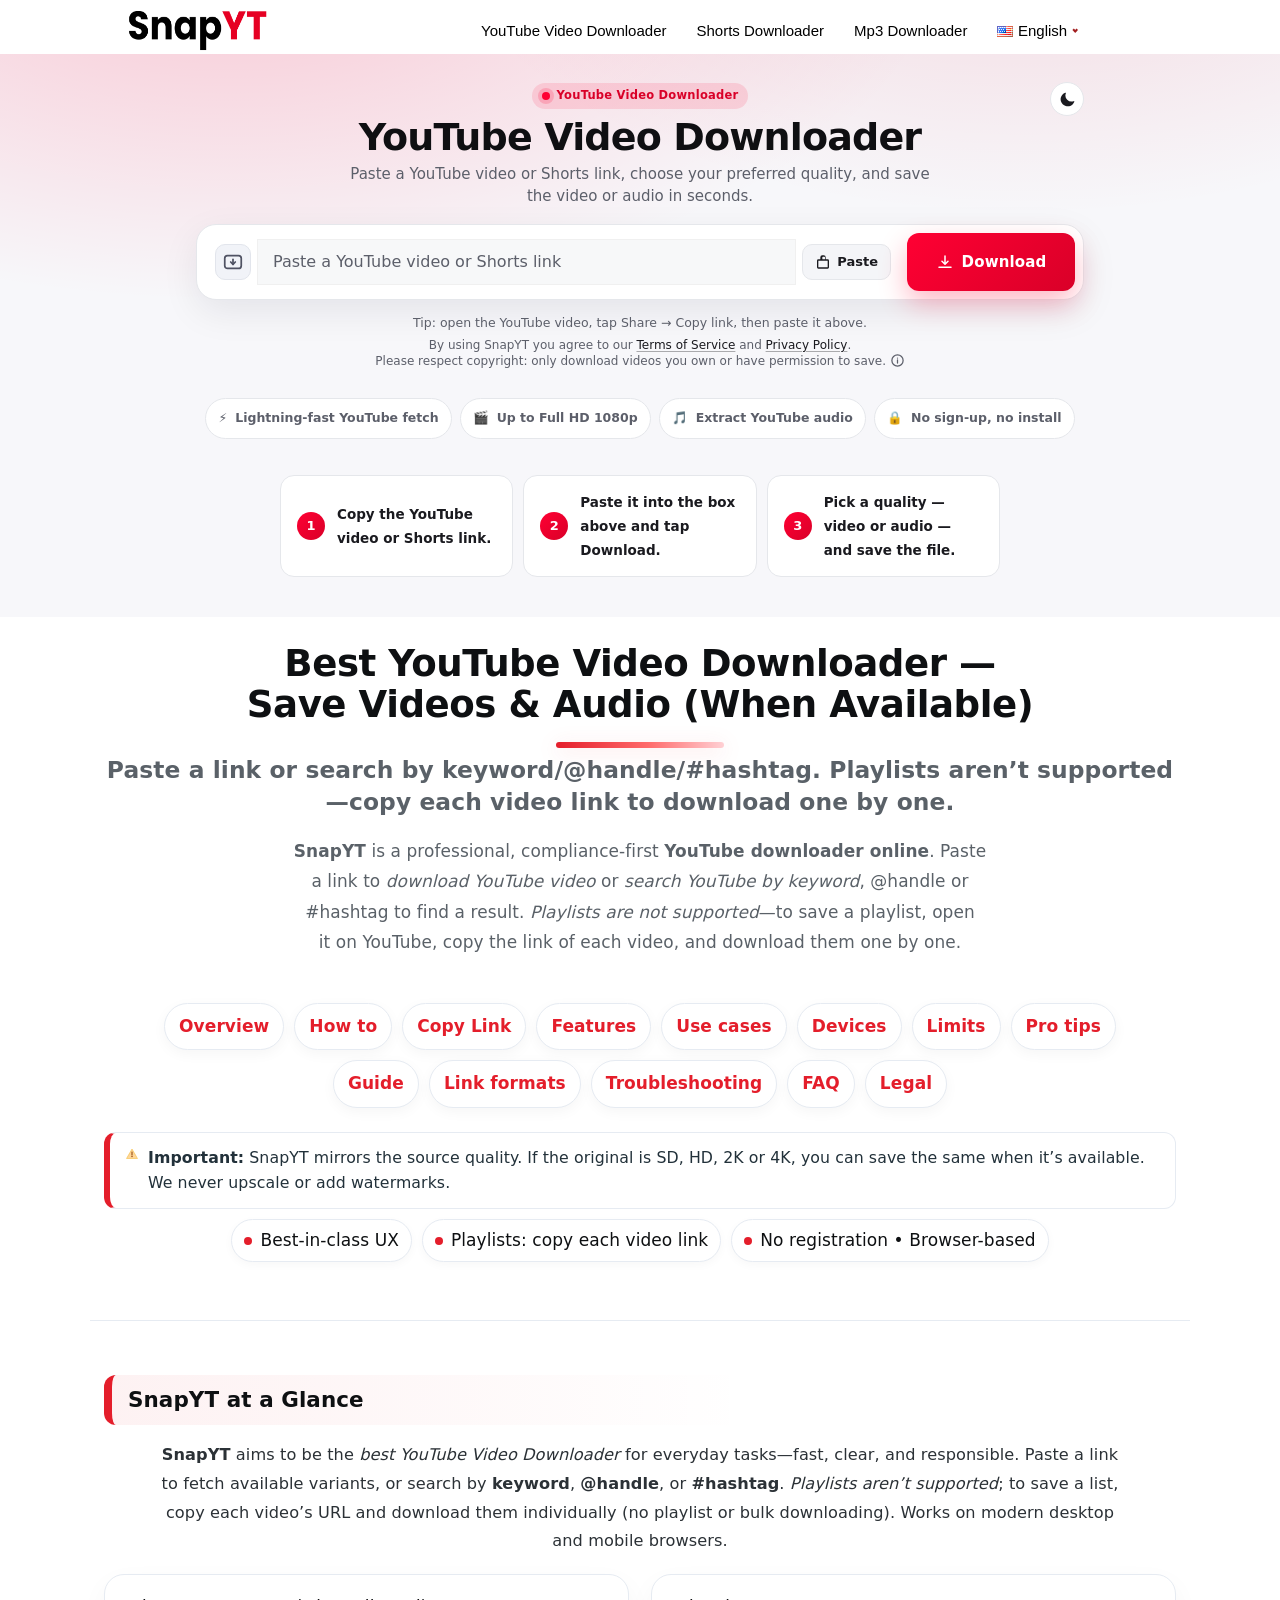
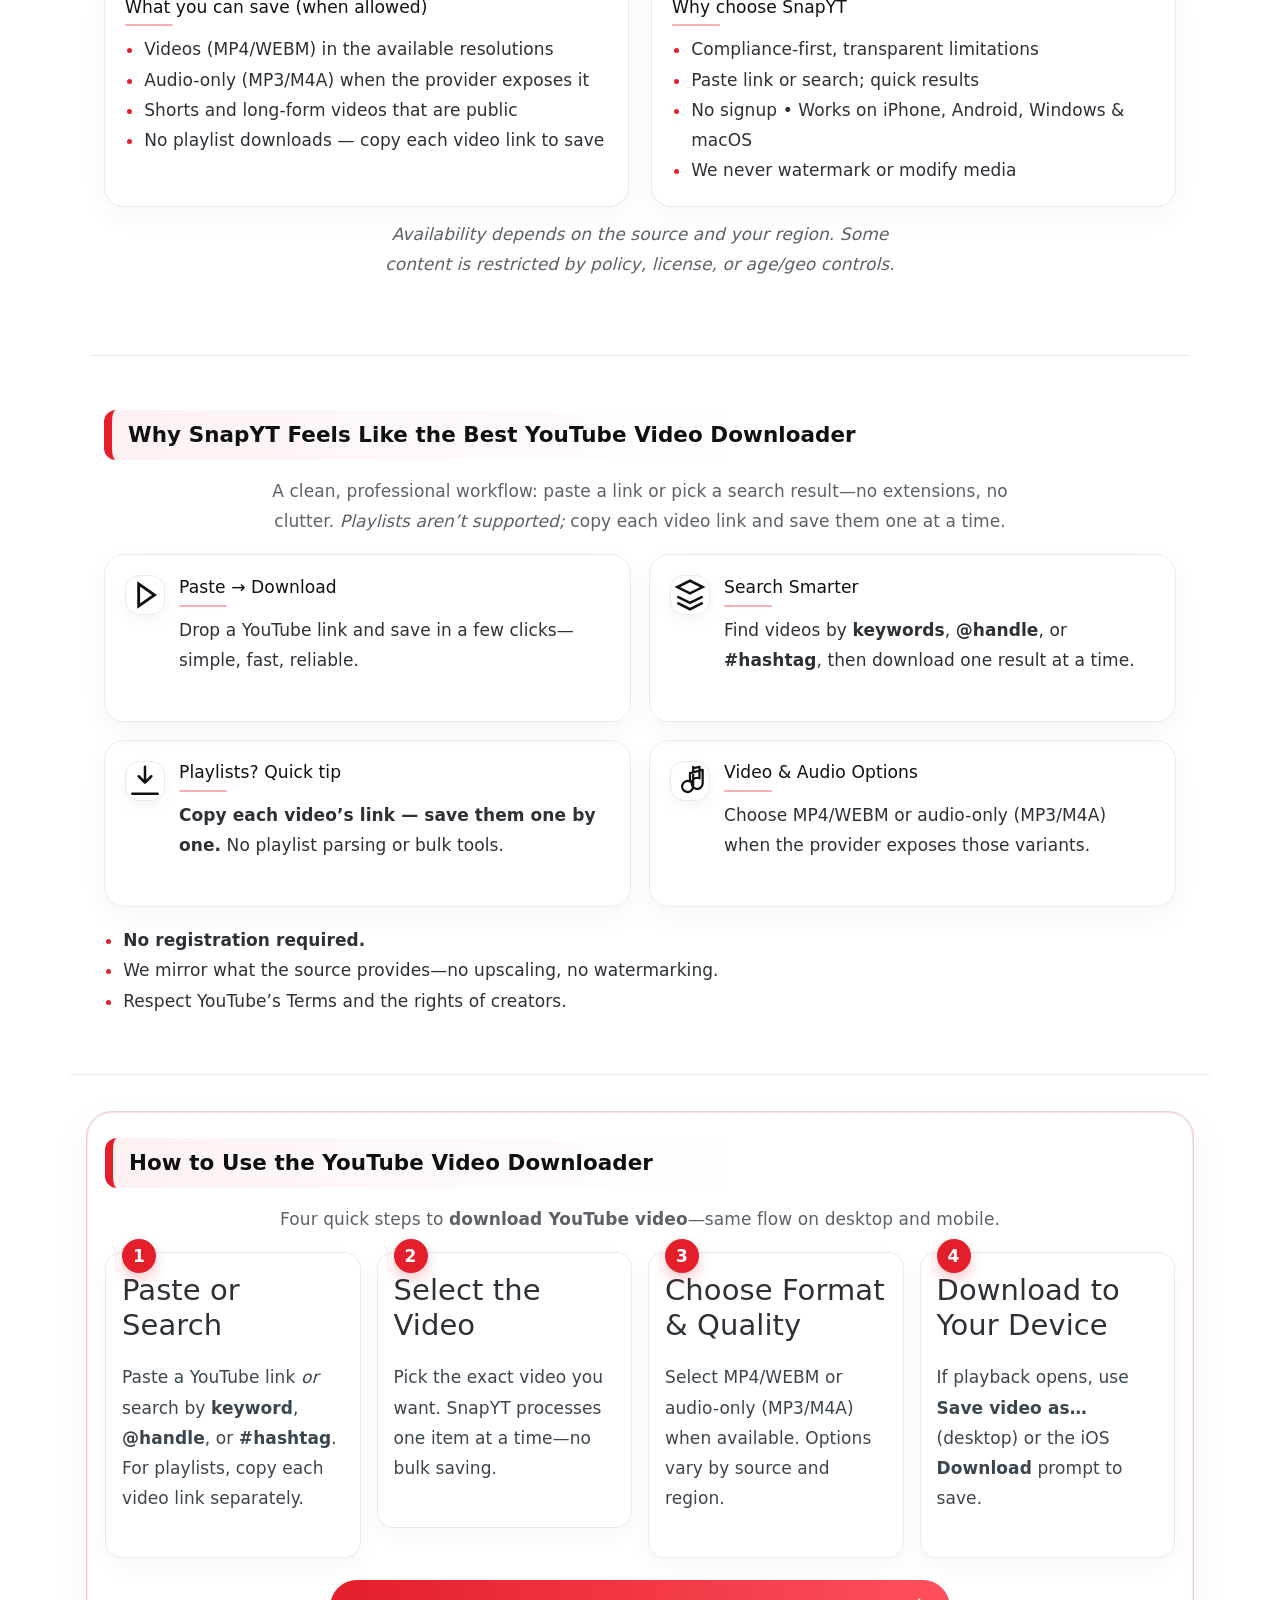
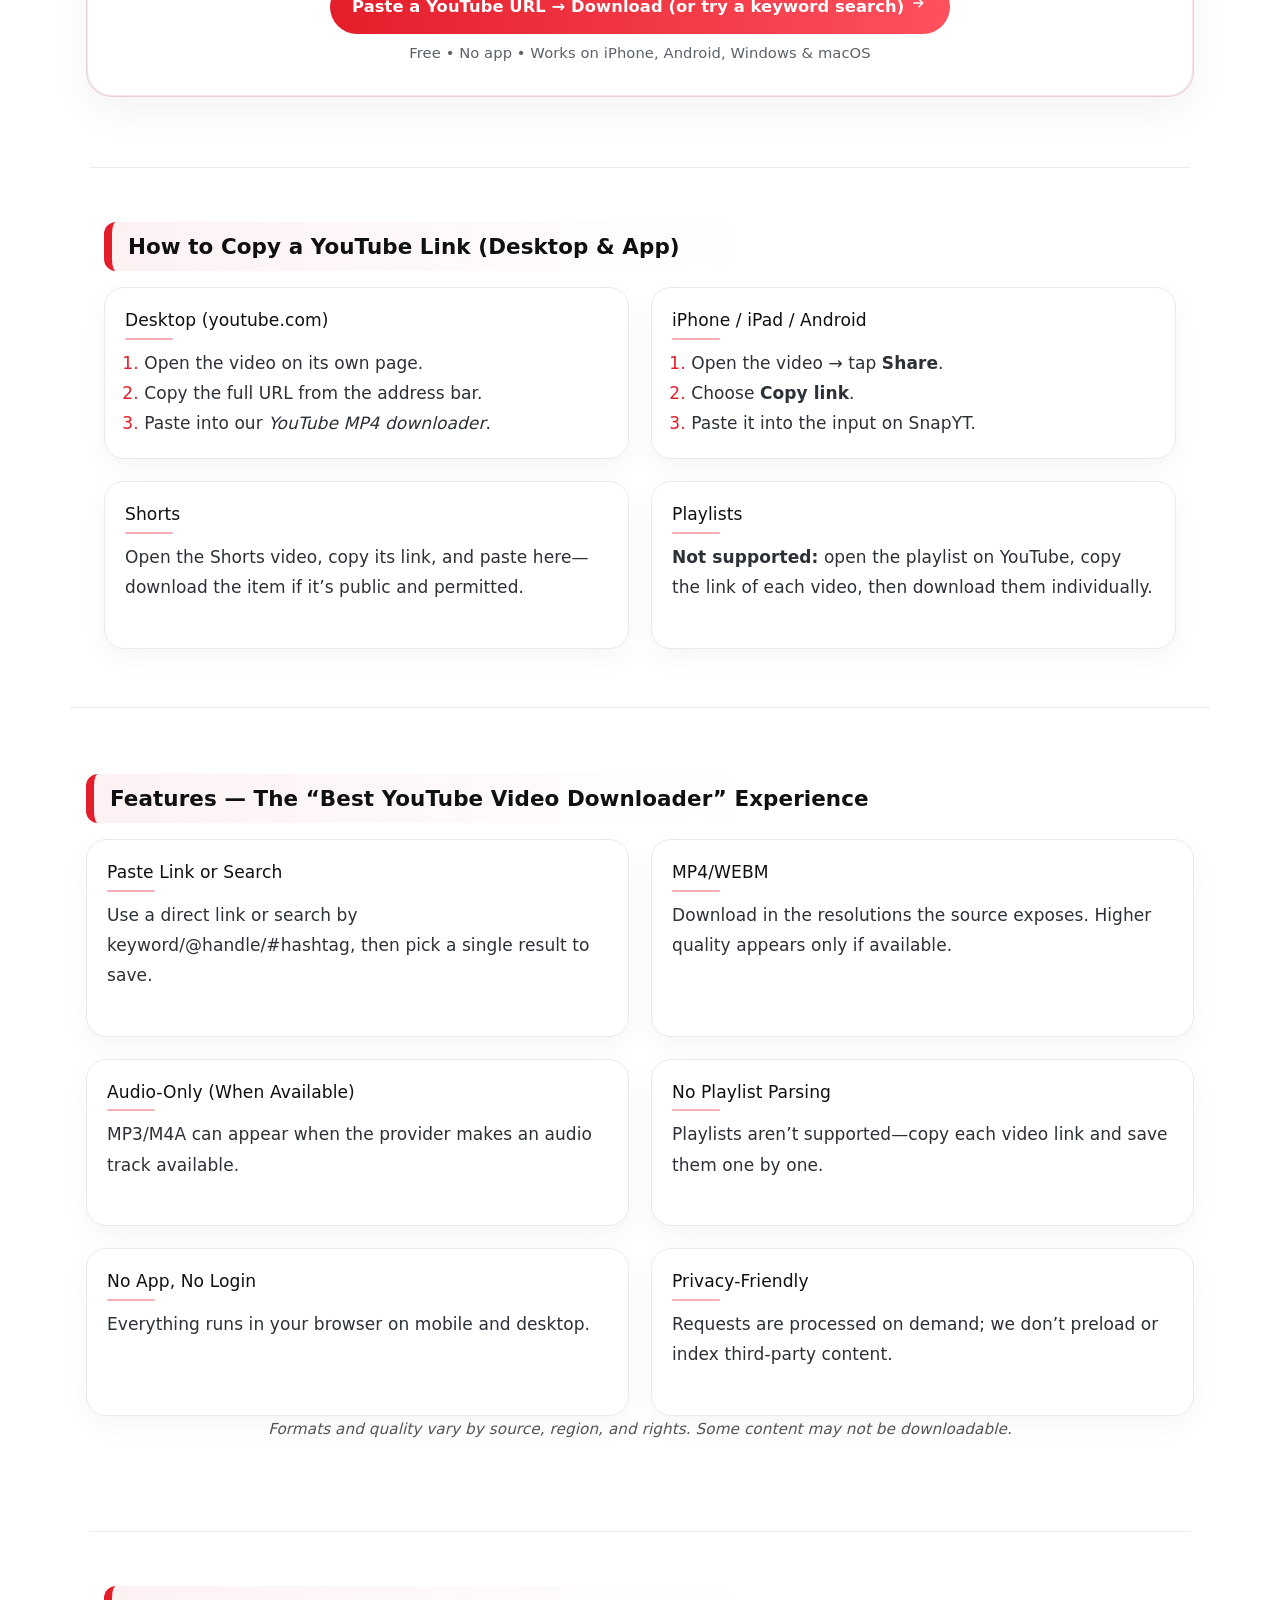
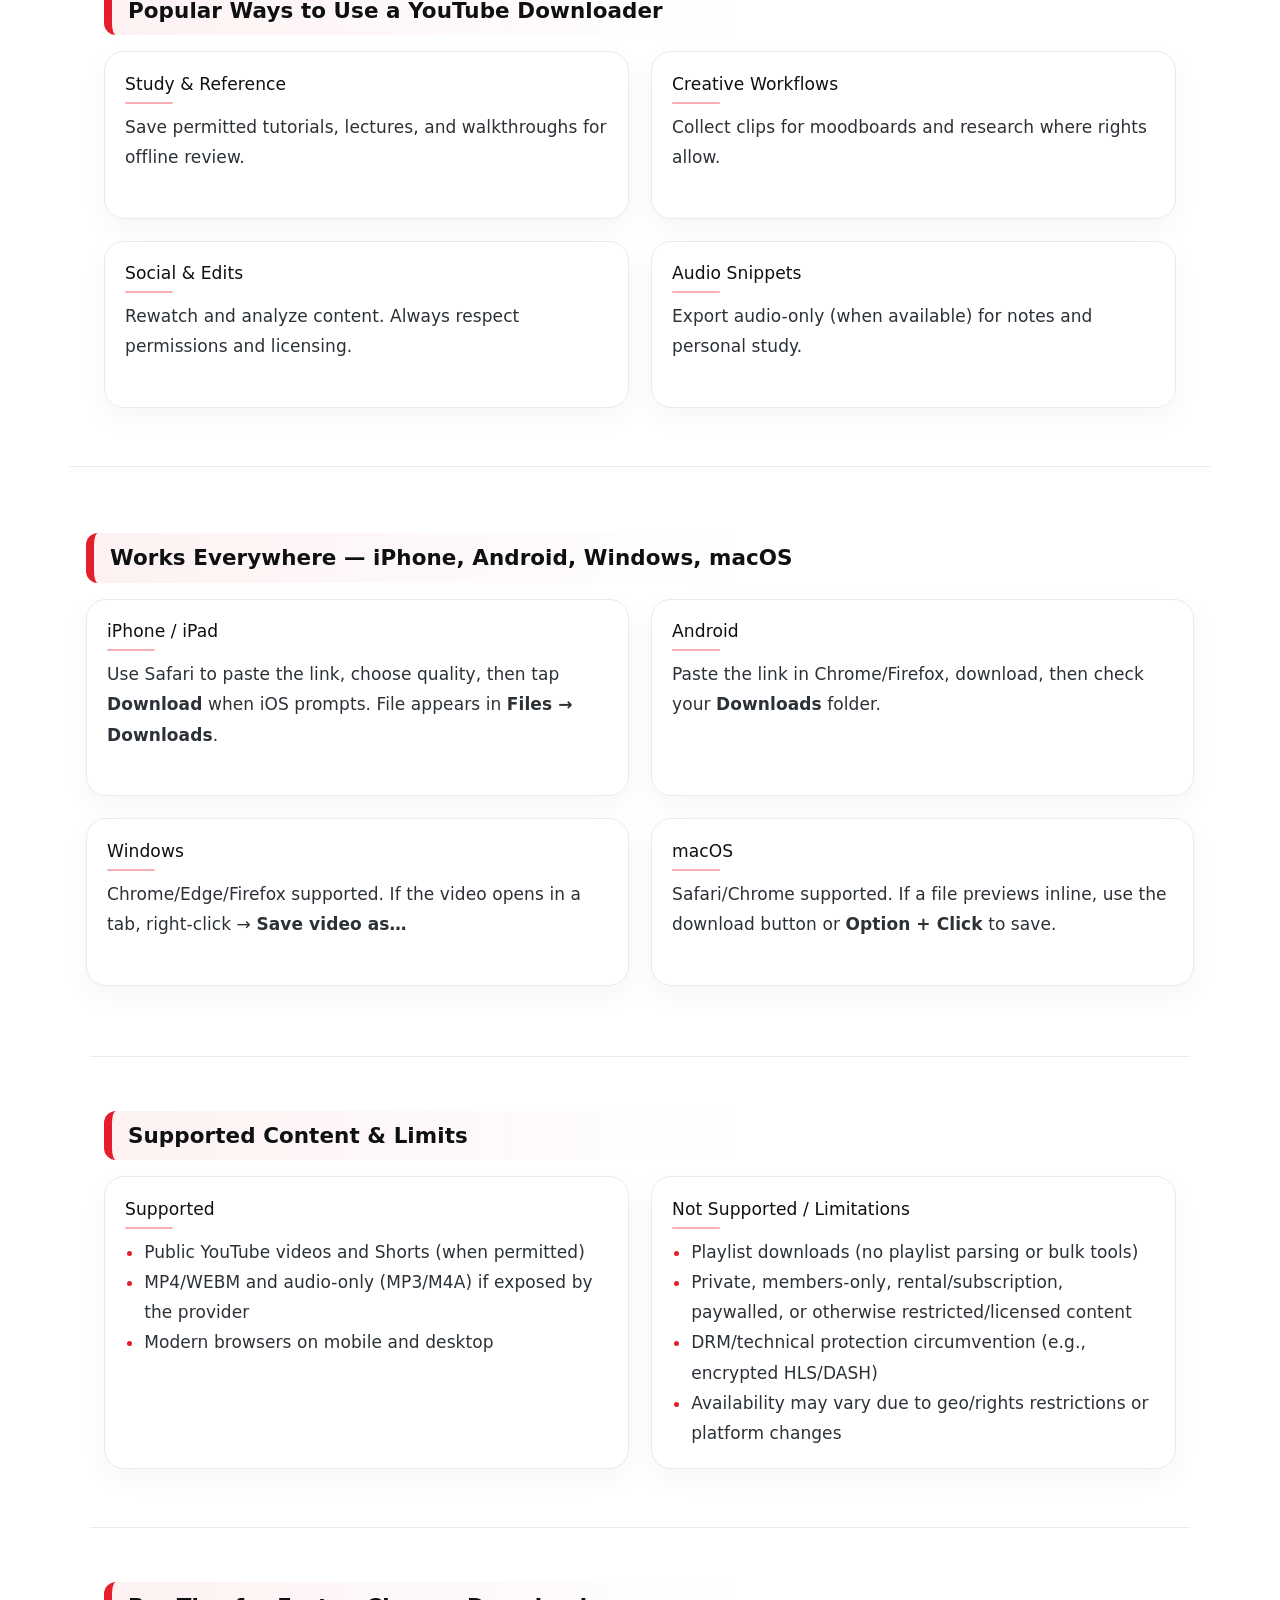
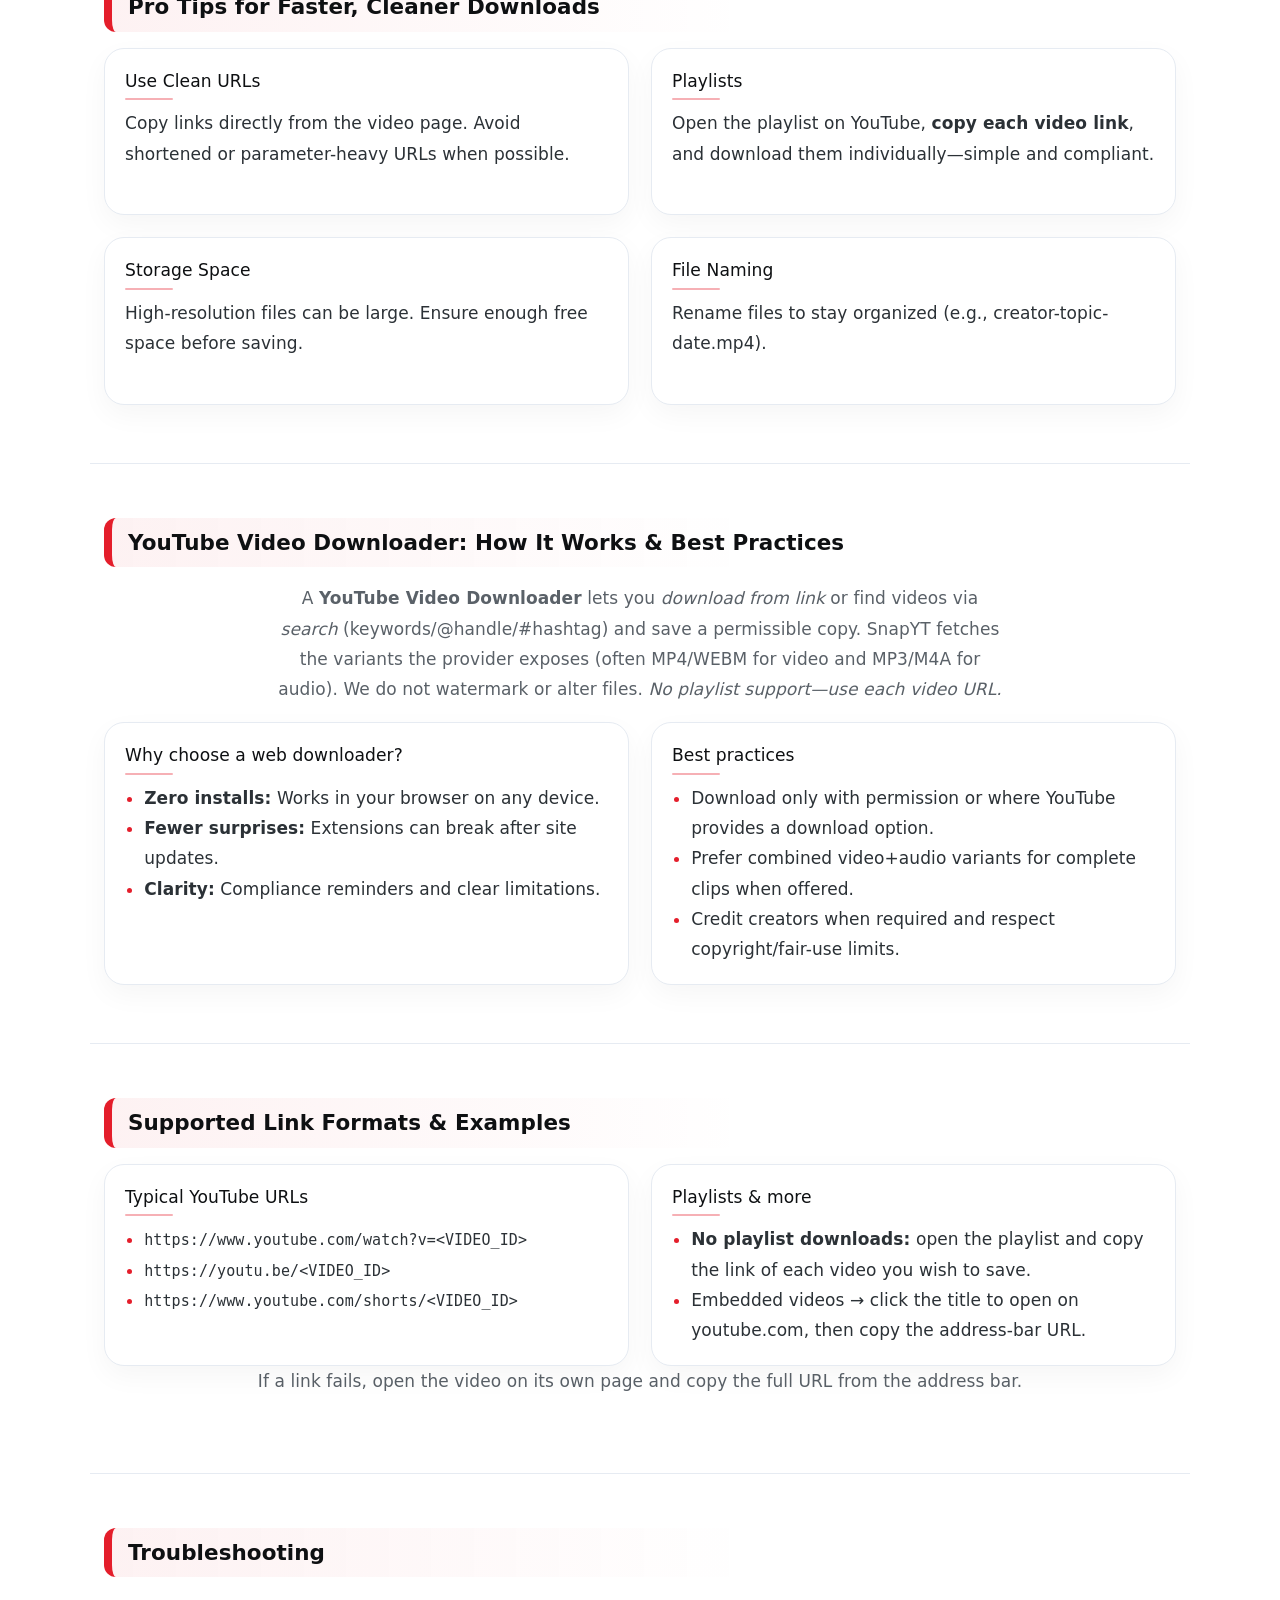
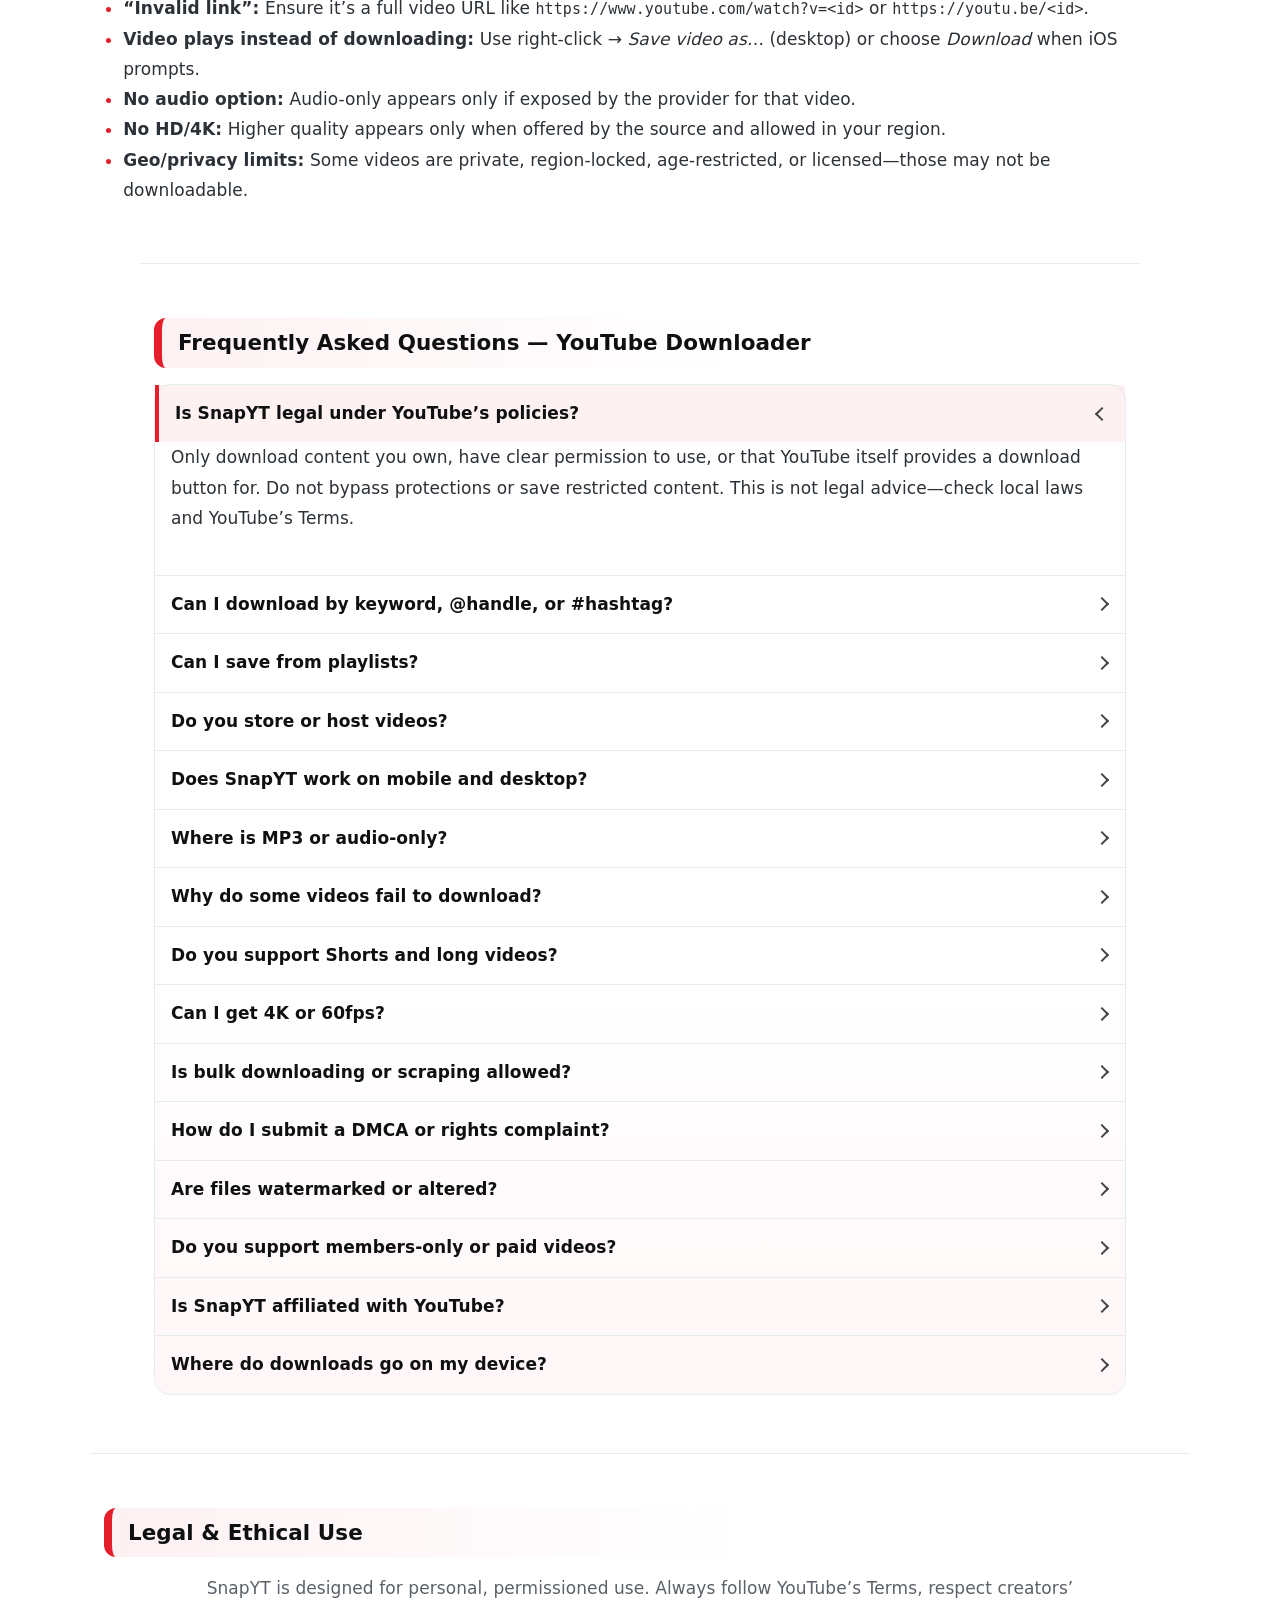
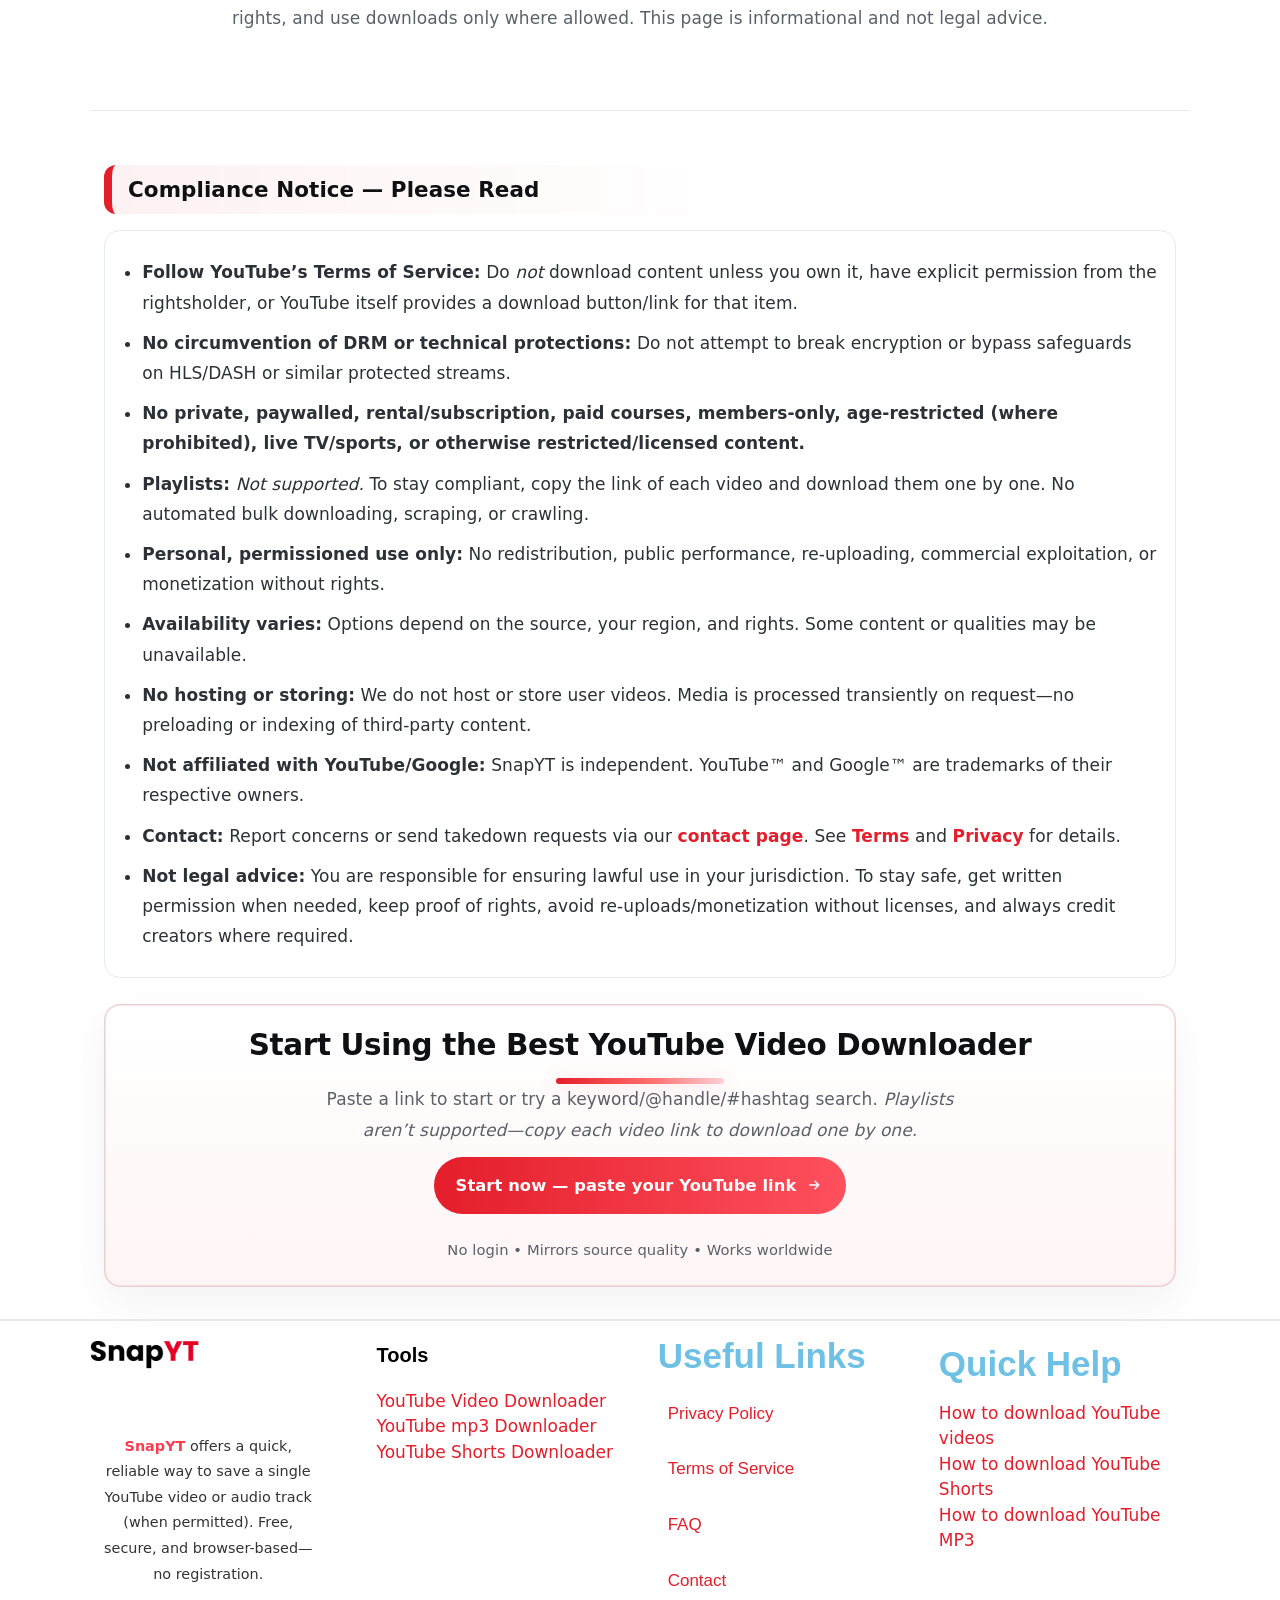
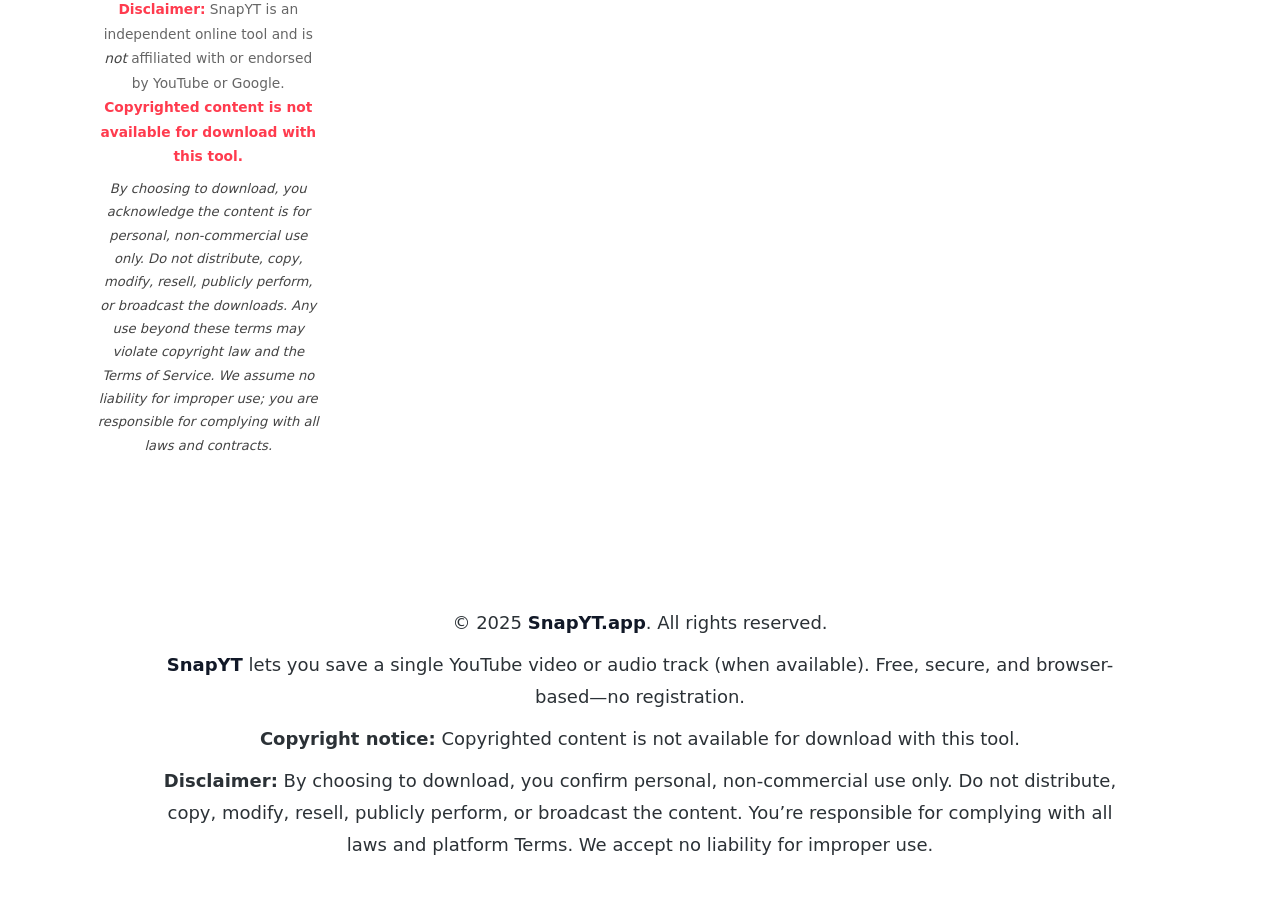
==== commit 186d82d6: "Remove the two Advertisement placeholders from the hero area" ====
--- a/index.html
+++ b/index.html
@@ -289,12 +289,7 @@
 				<div class="elementor-element elementor-element-7890764f elementor-widget elementor-widget-shortcode" data-id="7890764f" data-element_type="widget" data-e-type="widget" id="video-input" data-widget_type="shortcode.default">
 							<div class="elementor-shortcode"><section class="ytx-hero alignfull" data-theme="light">
   <div class="ytx-container">
-                <style>.vd-ad--c a,.vd-ad--c div,.vd-ad--c iframe,.vd-ad--c ins,.vd-ad--c img,.vd-ad--c video{margin-left:auto!important;margin-right:auto!important}.vd-ad--c iframe,.vd-ad--c video{display:block}.vd-ad--c{overflow:visible!important}@media (max-width:420px){.op-panel .body>.vd-dl-ad.vd-ad--c{width:calc(100% + 36px);max-width:none;margin-left:-18px;margin-right:-18px}}</style>    <div class="vd-ad vd-ad--home-top vd-ad--c" style="box-sizing:border-box;width:100%;max-width:1048px;margin:18px auto 6px;text-align:center;overflow:hidden">
-      <div style="font:600 11px/1.4 ui-sans-serif,system-ui,-apple-system,sans-serif;letter-spacing:.06em;text-transform:uppercase;color:#94a3b8;margin:0 0 6px">Advertisement</div>
-            
-    </div>
-    
-    <header class="ytx-header">
+                <header class="ytx-header">
       <div class="ytx-titles">
         <span class="ytx-eyebrow">
           <span class="ytx-eyebrow-dot" aria-hidden="true"></span>
@@ -388,12 +383,7 @@
       <div id="error-message" class="ytx-error" role="status" aria-live="polite" hidden></div>
     </form>
 
-                <div class="vd-ad vd-ad--home vd-ad--c" style="box-sizing:border-box;width:100%;max-width:1048px;margin:18px auto 6px;text-align:center;overflow:hidden">
-      <div style="font:600 11px/1.4 ui-sans-serif,system-ui,-apple-system,sans-serif;letter-spacing:.06em;text-transform:uppercase;color:#94a3b8;margin:0 0 6px">Advertisement</div>
-            
-    </div>
-    
-    <ul class="ytx-feature-row" aria-hidden="true">
+                <ul class="ytx-feature-row" aria-hidden="true">
       <li><span aria-hidden="true">⚡</span> Lightning-fast YouTube fetch</li>
       <li><span aria-hidden="true">🎬</span> Up to Full HD 1080p</li>
       <li><span aria-hidden="true">🎵</span> Extract YouTube audio</li>
@@ -1216,8 +1206,8 @@
 
 
 <script src="i18n-data.js?v=20261127a"></script>
-<script src="ui-i18n.js?v=20261127a"></script>
-<script src="i18n.js?v=20261127a"></script>
+<script src="ui-i18n.js?v=20261127e"></script>
+<script src="i18n.js?v=20261127c"></script>
 <script src="site.config.js?v=20261126b"></script>
 <script src="app.js?v=20261127a"></script>
 </body>
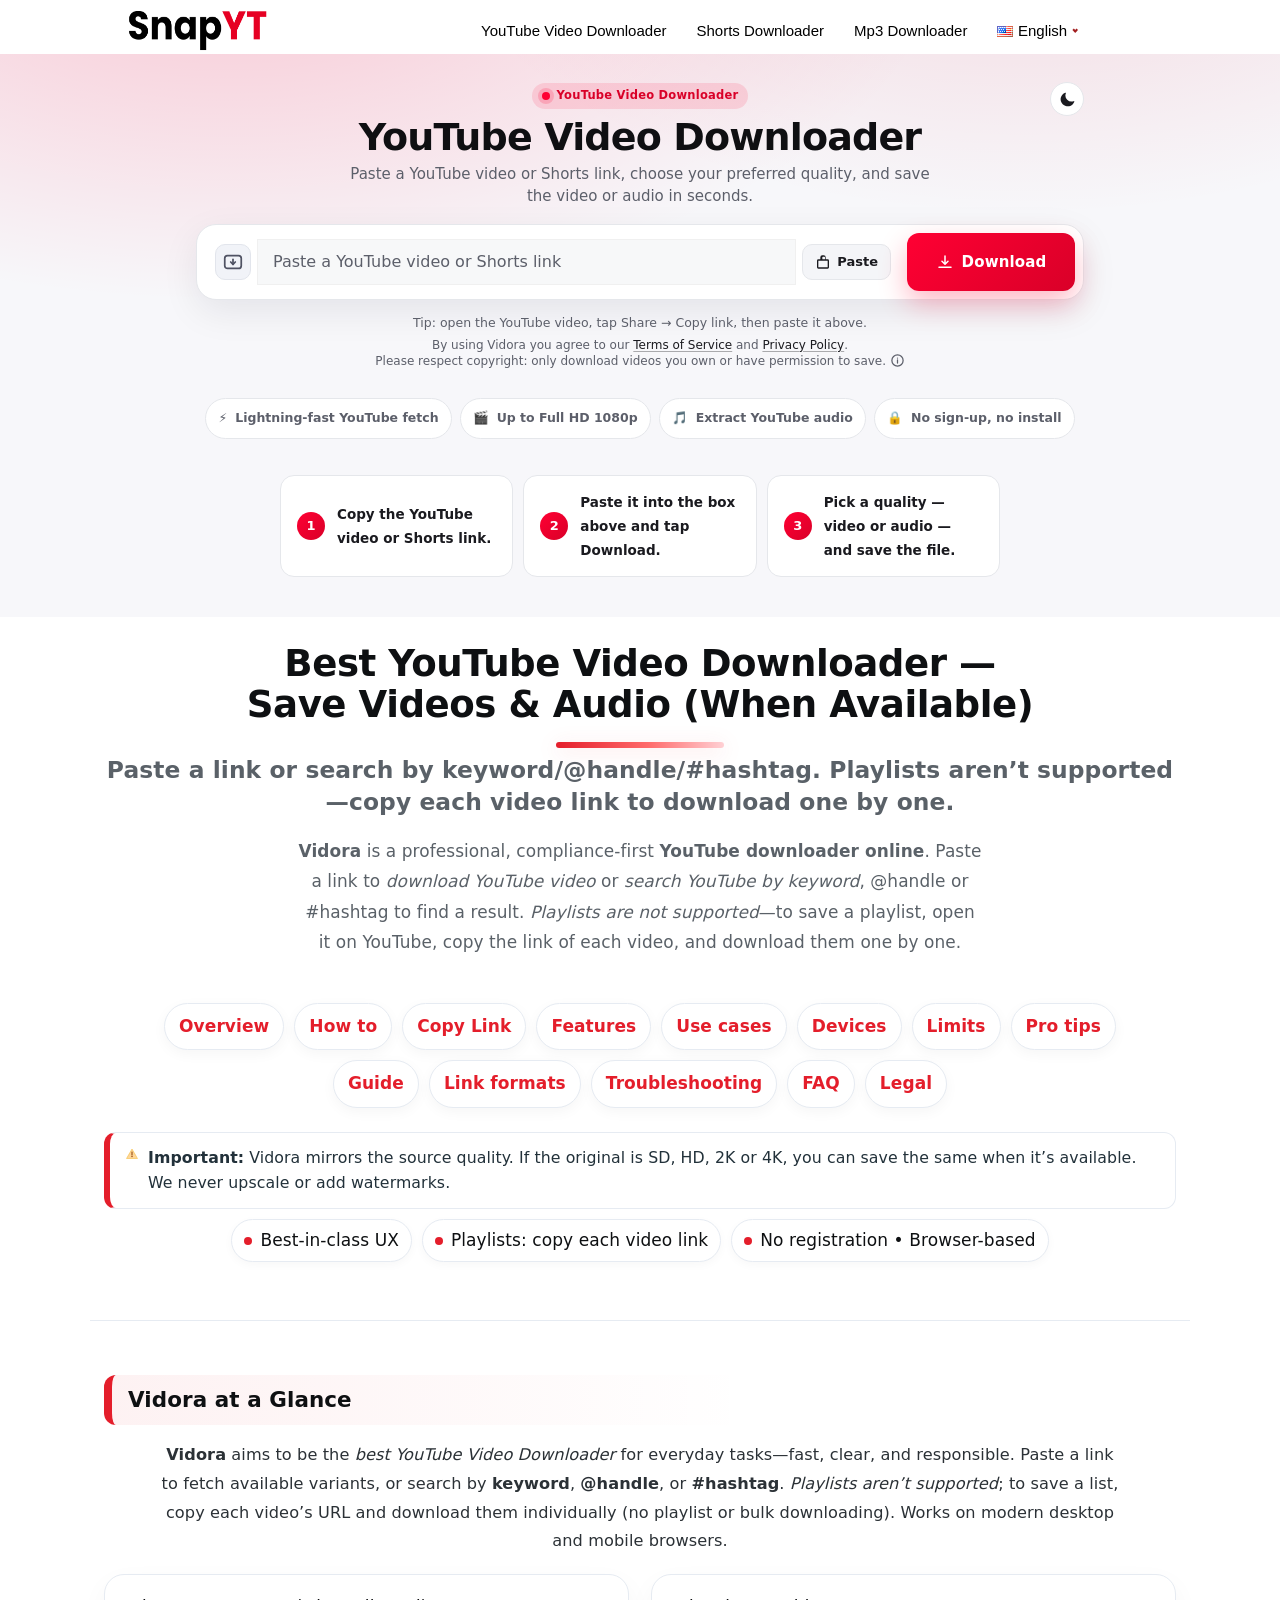
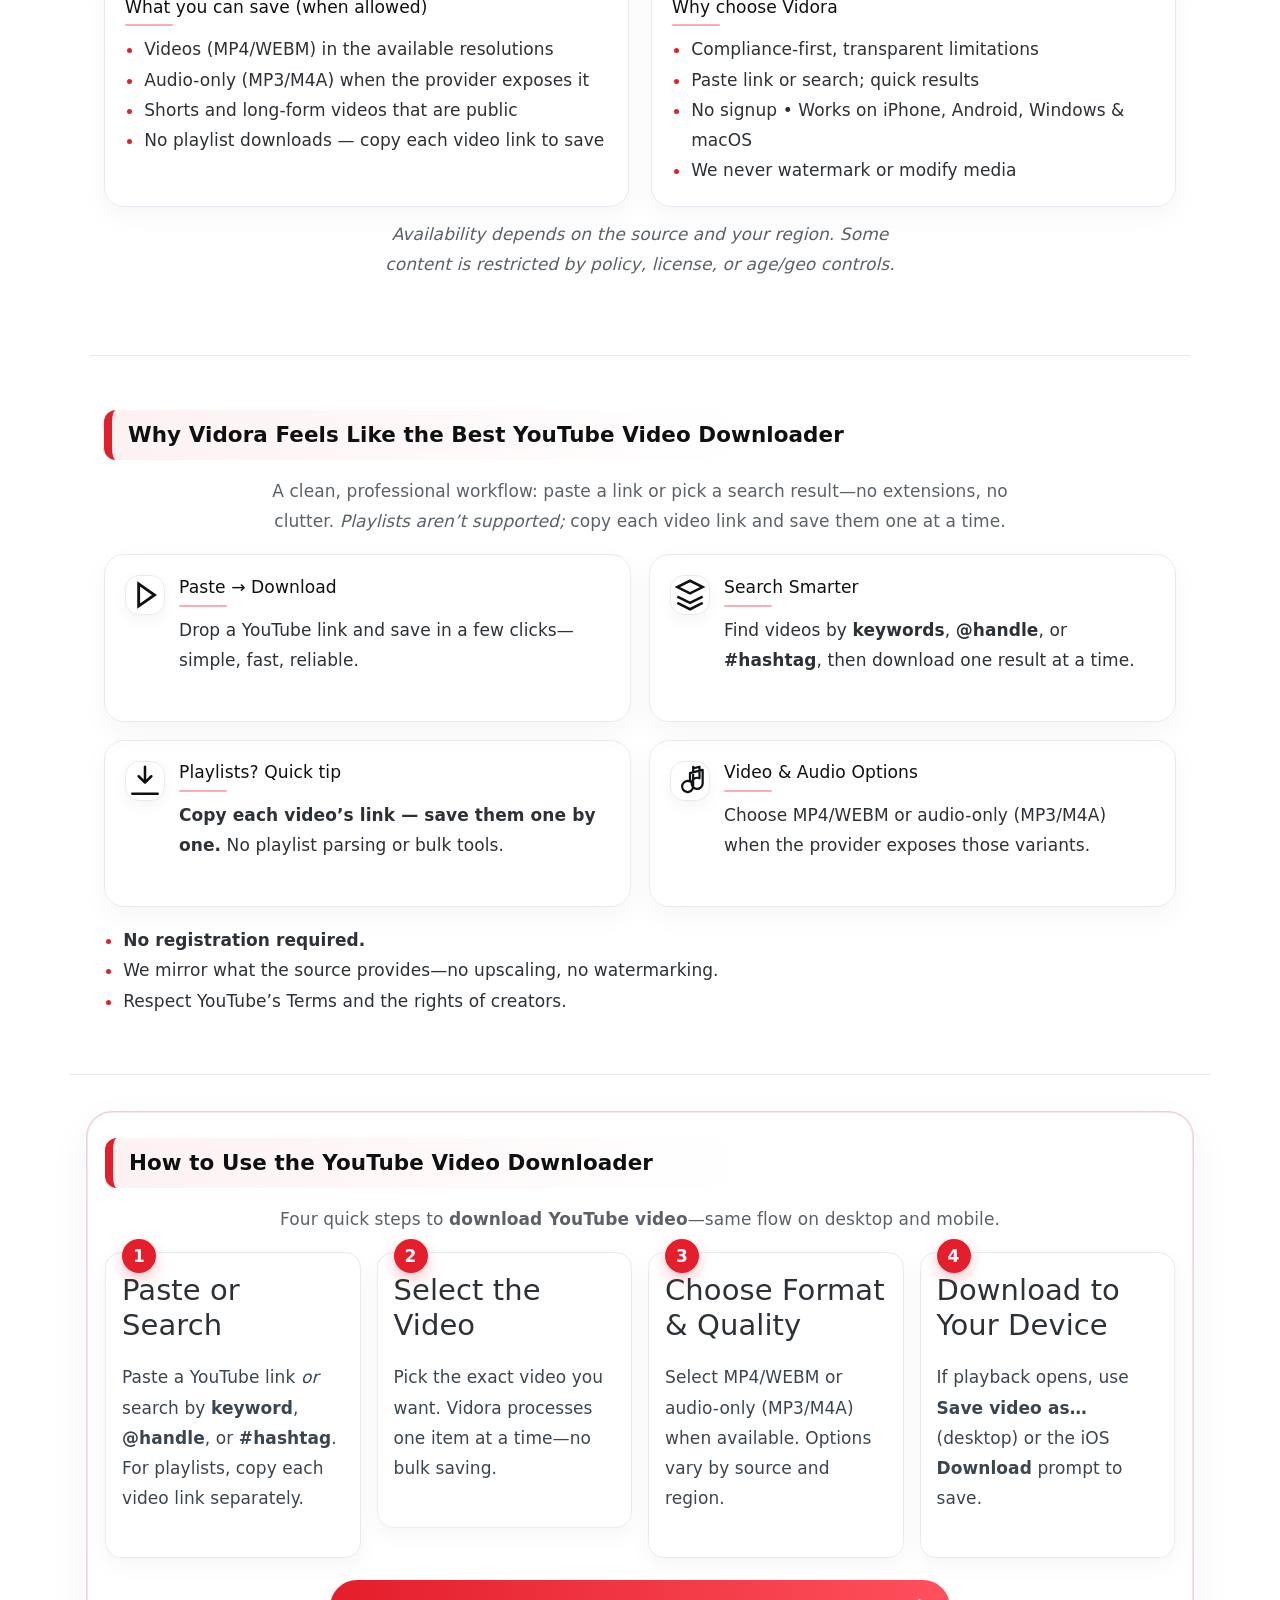
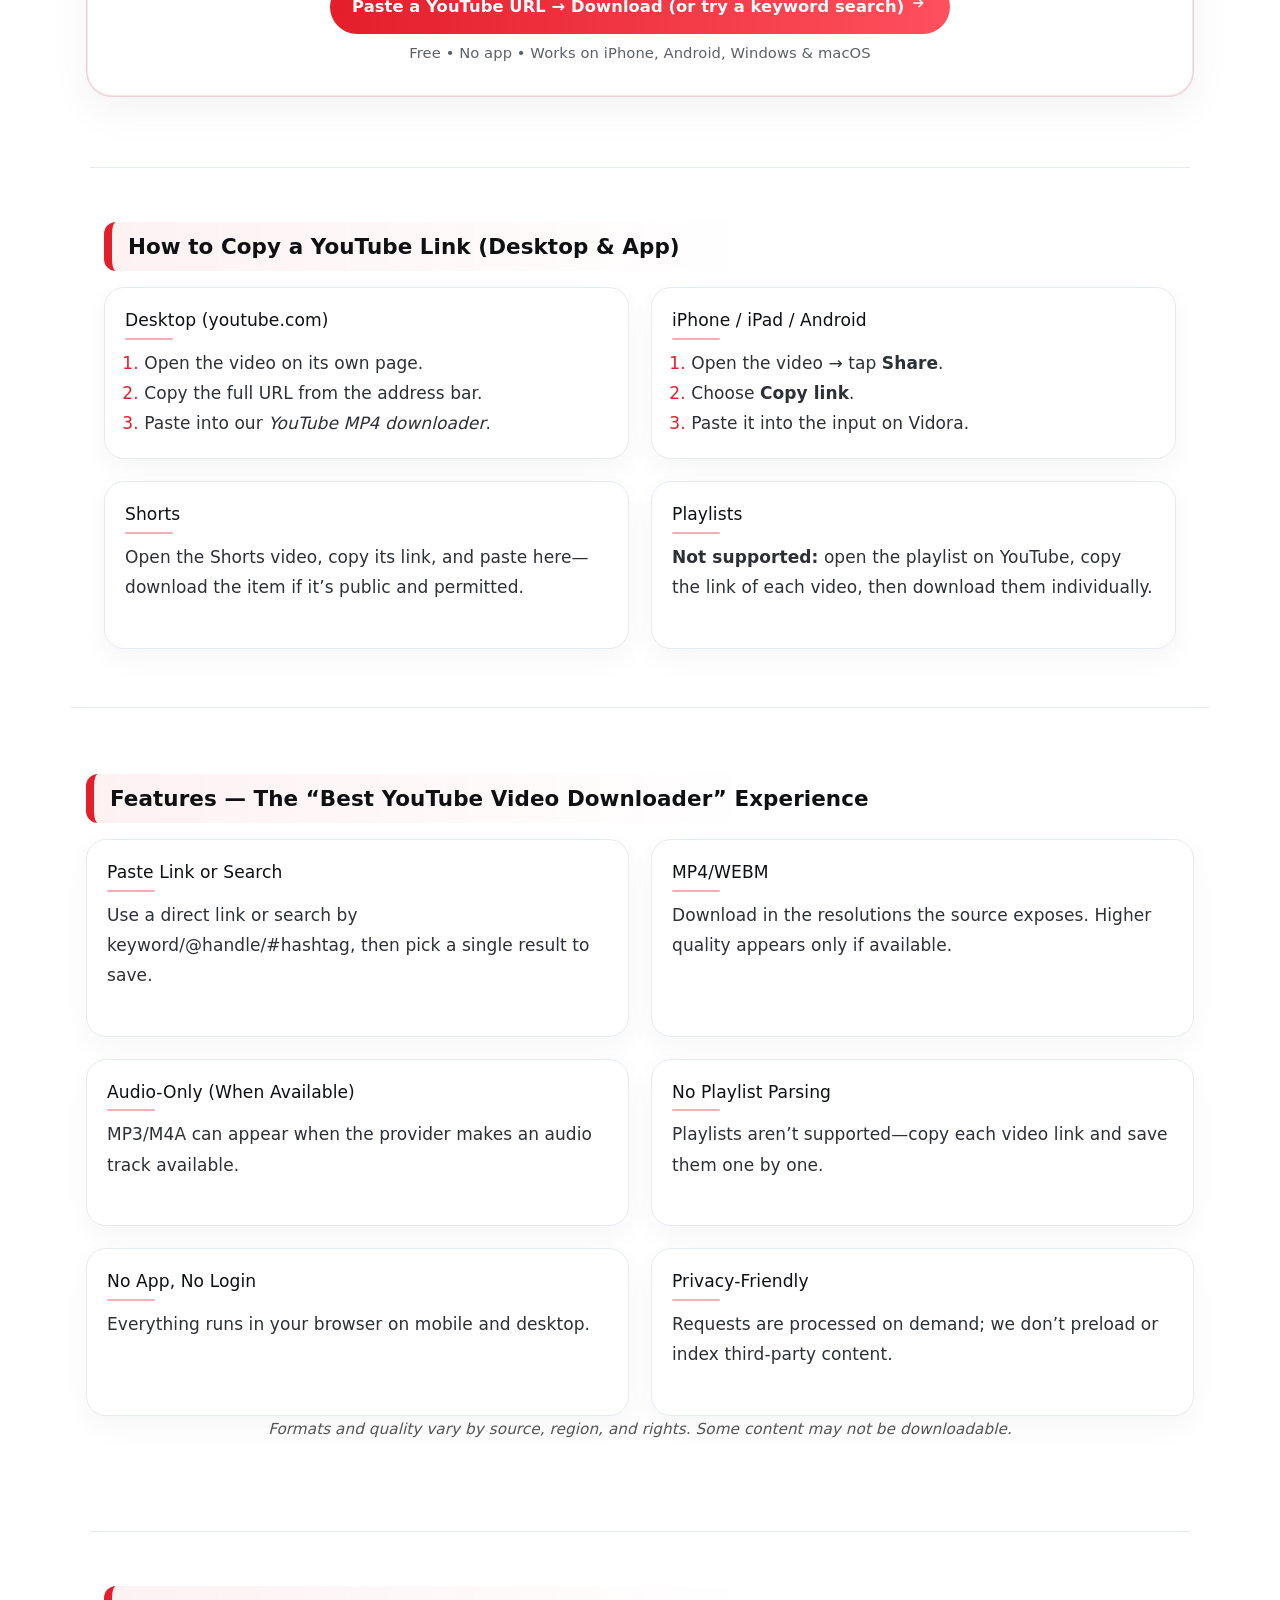
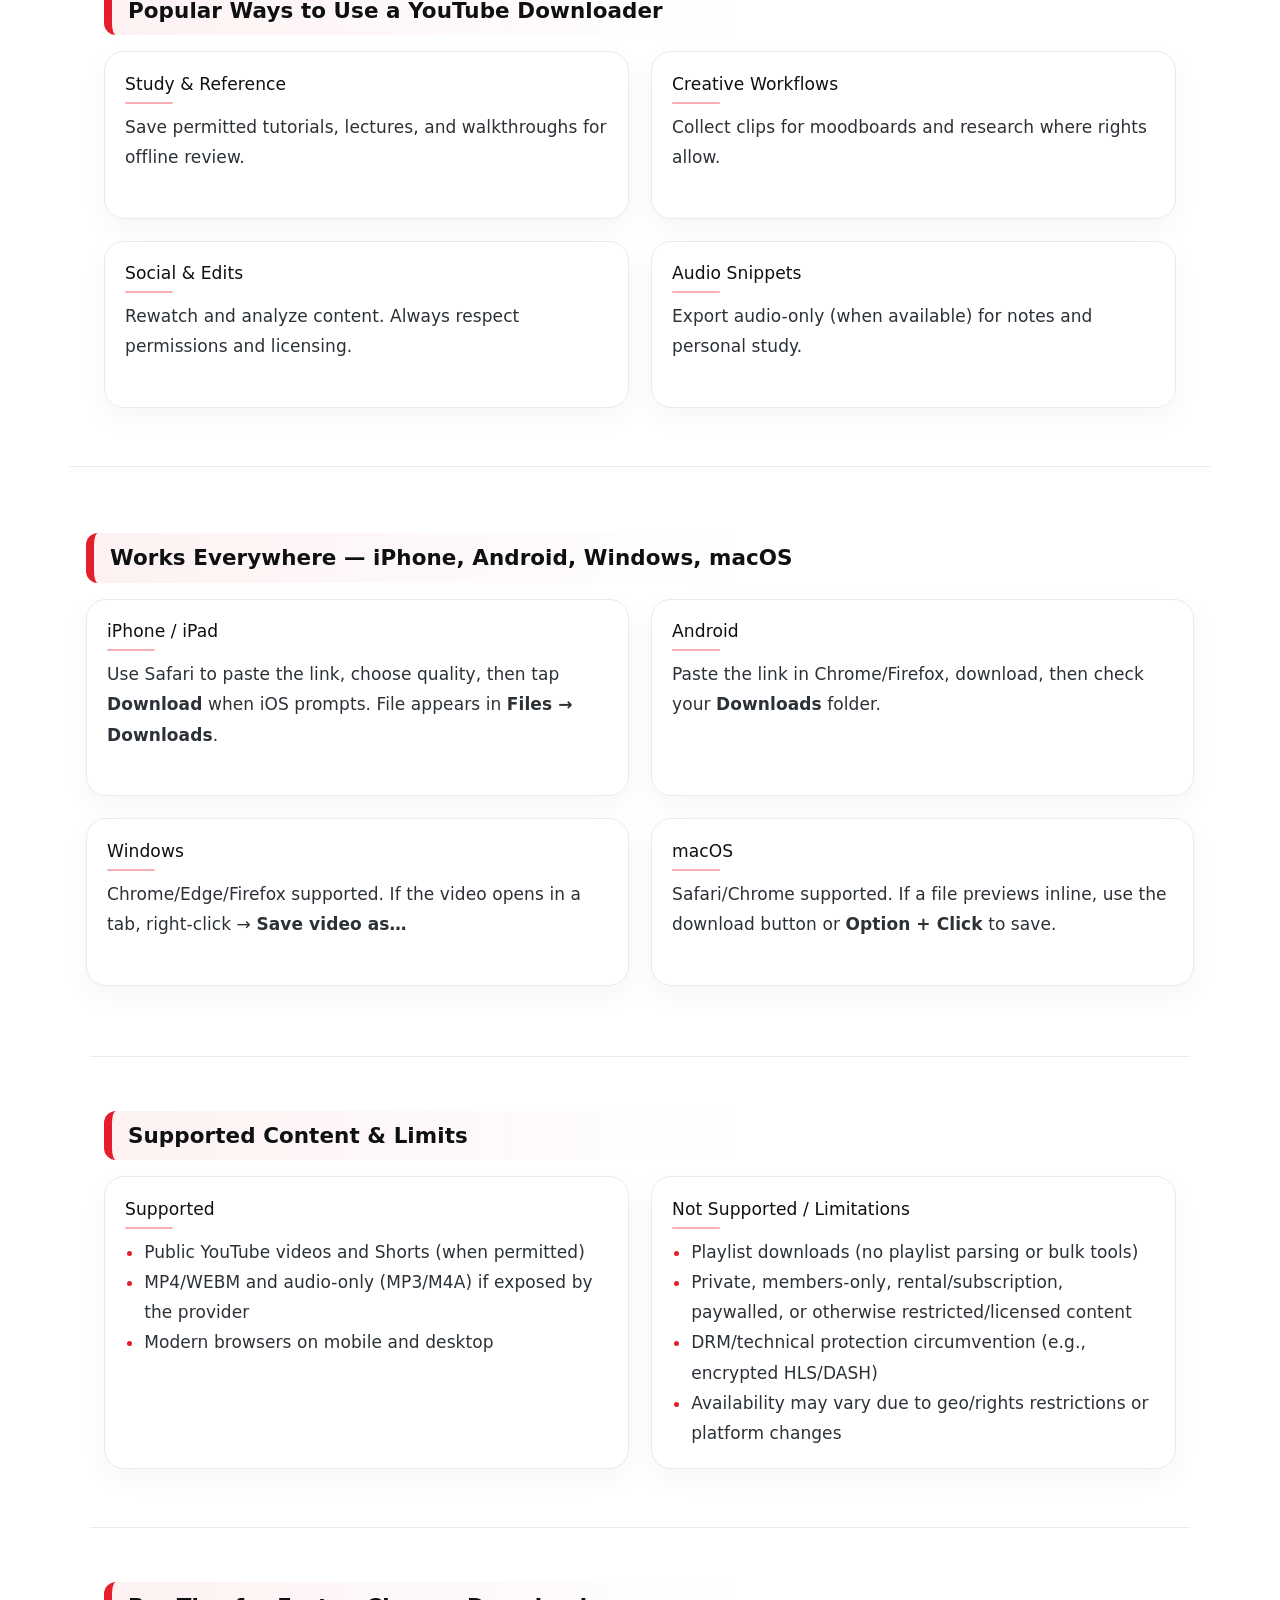
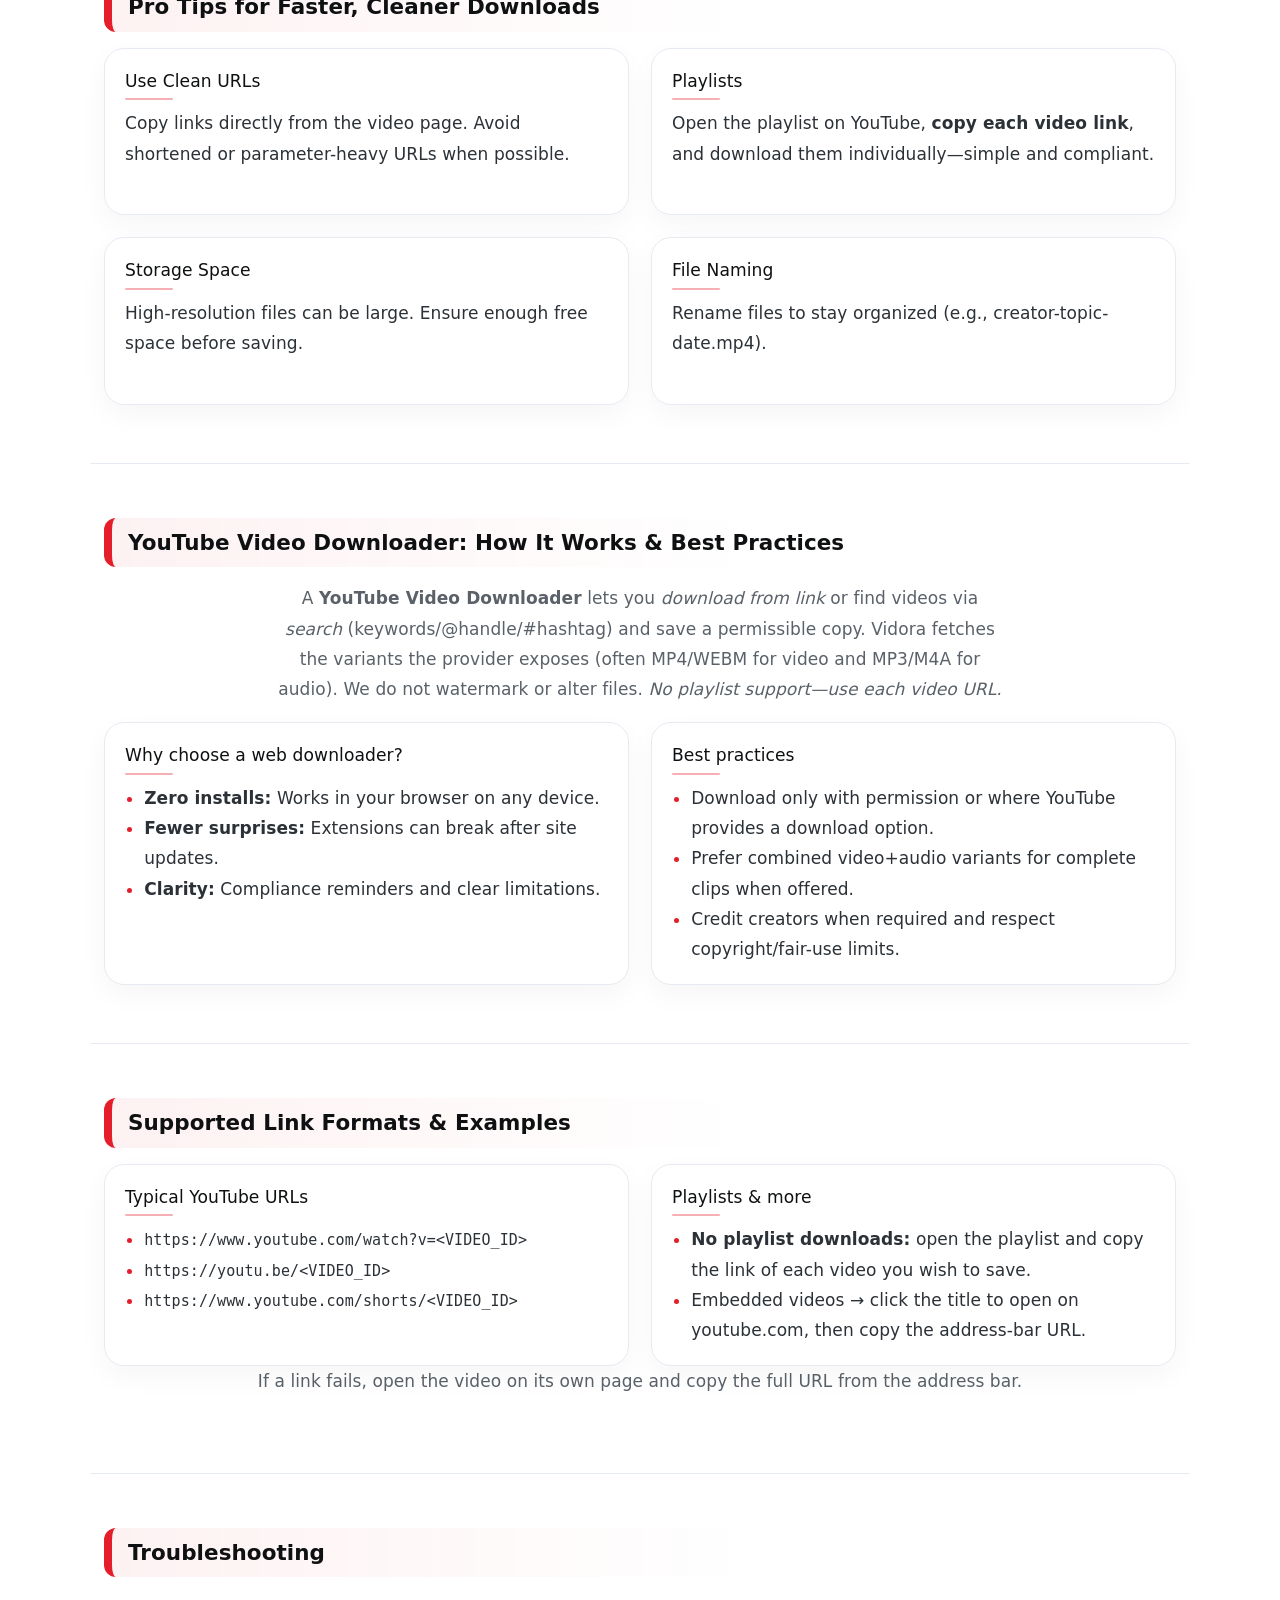
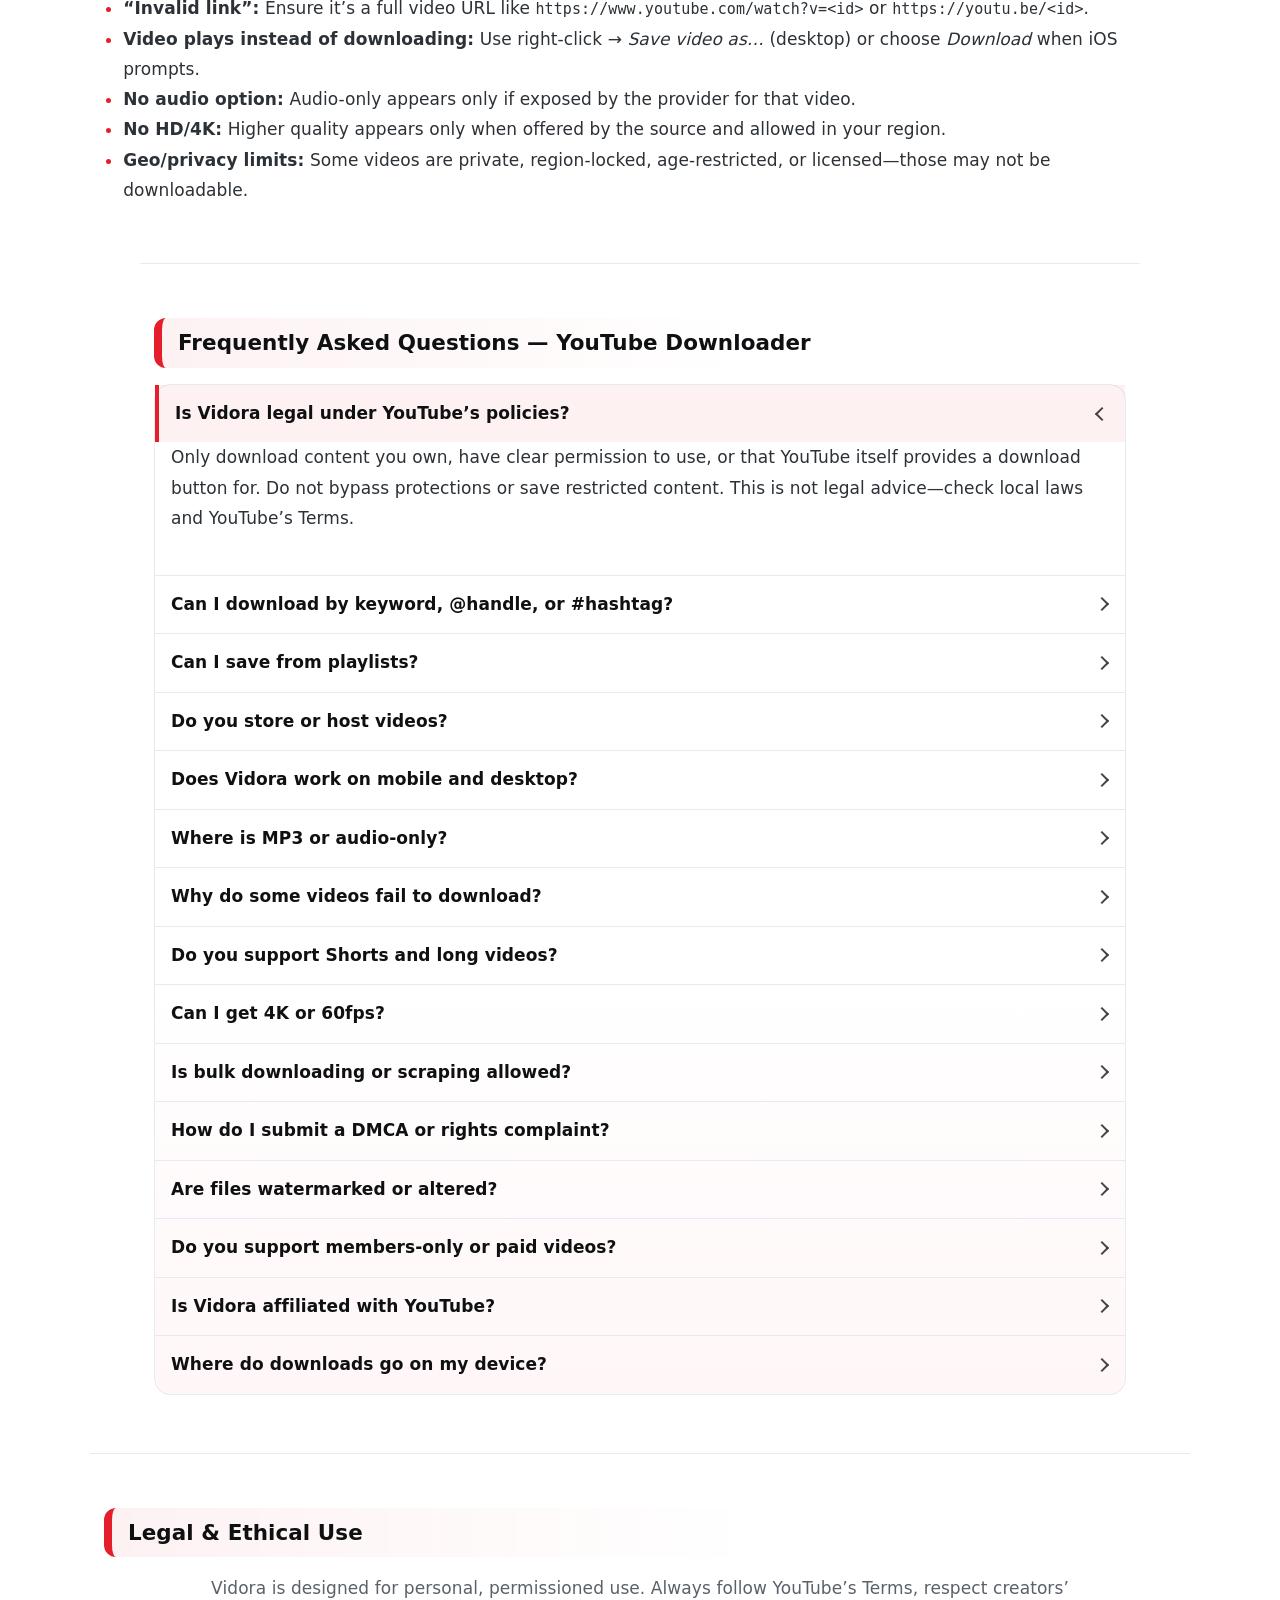
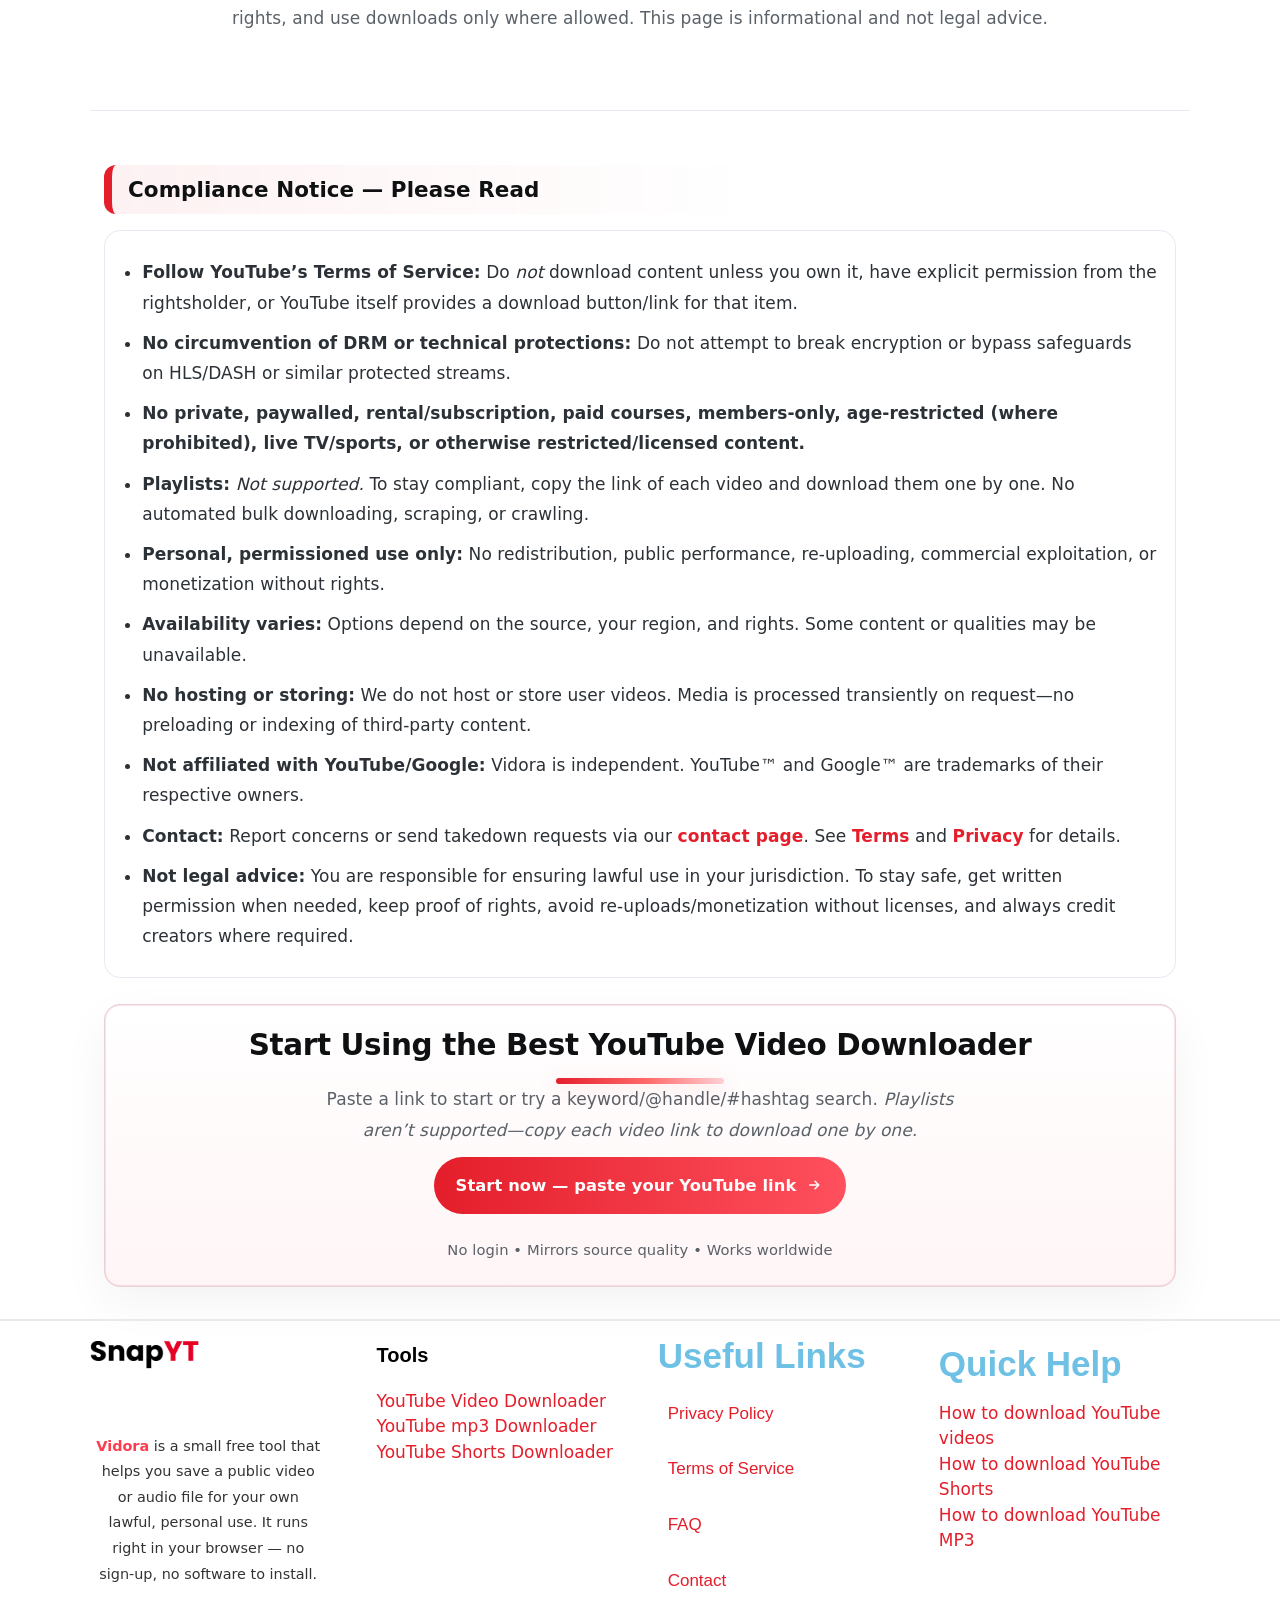
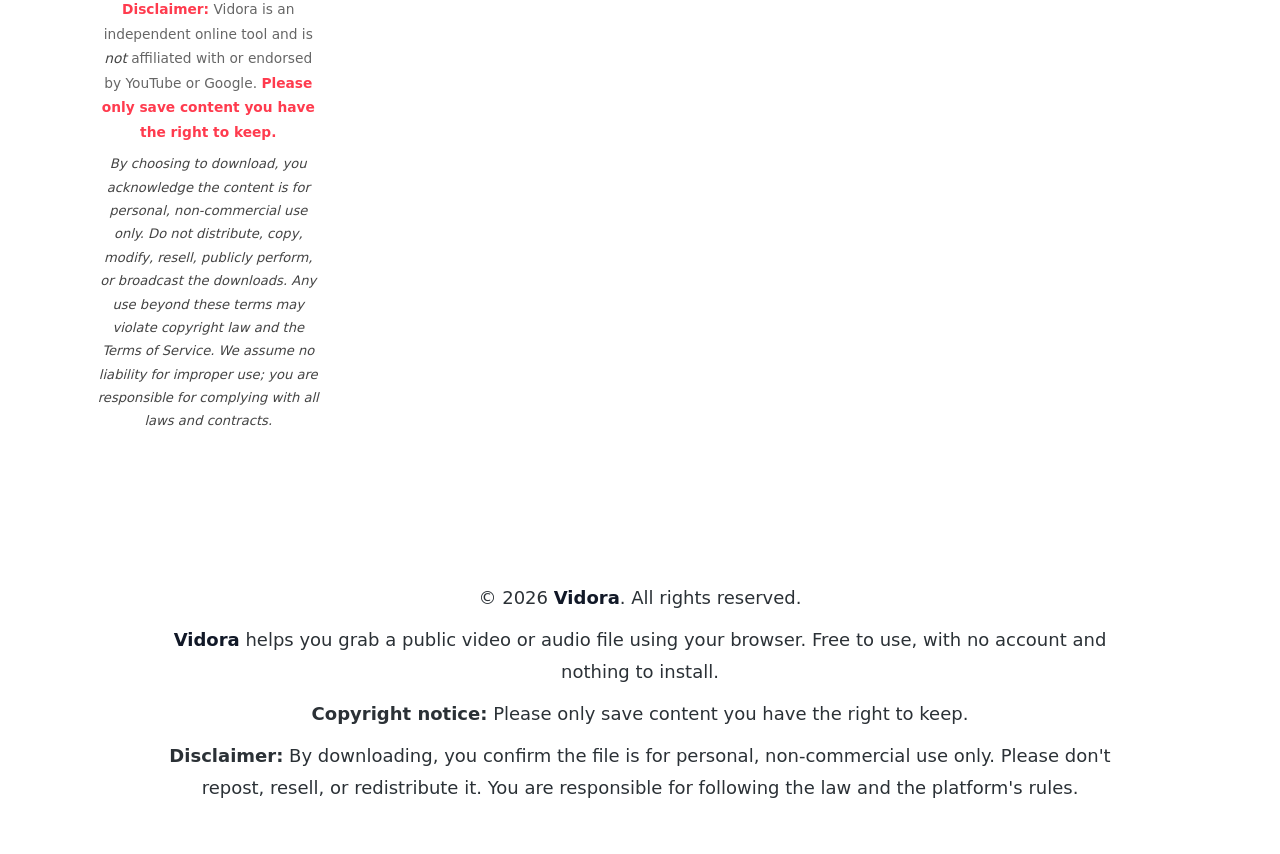
==== commit 97cdaa4d: "Rebrand site to Vidora and rewrite legal/footer copy" ====
--- a/index.html
+++ b/index.html
@@ -39,8 +39,8 @@
 
 <meta name="viewport" content="width=device-width, initial-scale=1">
 	<!-- This site is optimized with the Yoast SEO plugin v28.6 - https://yoast.com/product/yoast-seo-wordpress/ -->
-	<title>YouTube Video Downloader — SnapYT</title>
-	<meta name="description" content="Save YouTube videos fast with SnapYT: paste a link to get MP4 or audio. HD/4K when available. Private, no login; works on mobile &amp; desktop." />
+	<title>YouTube Video Downloader — Vidora</title>
+	<meta name="description" content="Save YouTube videos fast with Vidora: paste a link to get MP4 or audio. HD/4K when available. Private, no login; works on mobile &amp; desktop." />
 	<link rel="canonical" href="https://102896351.github.io/YouTube-tool/" />
 	<meta property="og:locale" content="en_US" />
 	<meta property="og:locale:alternate" content="vi_VN" />
@@ -74,17 +74,17 @@
 	<meta property="og:locale:alternate" content="sw_KE" />
 	<meta property="og:locale:alternate" content="tl_PH" />
 	<meta property="og:type" content="website" />
-	<meta property="og:title" content="YouTube Video Downloader — SnapYT" />
-	<meta property="og:description" content="Save YouTube videos fast with SnapYT: paste a link to get MP4 or audio. HD/4K when available. Private, no login; works on mobile &amp; desktop." />
+	<meta property="og:title" content="YouTube Video Downloader — Vidora" />
+	<meta property="og:description" content="Save YouTube videos fast with Vidora: paste a link to get MP4 or audio. HD/4K when available. Private, no login; works on mobile &amp; desktop." />
 	<meta property="og:url" content="https://102896351.github.io/YouTube-tool/" />
-	<meta property="og:site_name" content="SnapYT.App" />
+	<meta property="og:site_name" content="Vidora" />
 	<meta property="article:modified_time" content="2025-10-18T19:16:53+00:00" />
 	<meta property="og:image" content="wp-content/uploads/2025/10/Screenshot-2025-10-27-at-2.28.49-AM-scaled.png" />
 	<meta property="og:image:width" content="2560" />
 	<meta property="og:image:height" content="1422" />
 	<meta property="og:image:type" content="image/png" />
 	<meta name="twitter:card" content="summary_large_image" />
-	<script type="application/ld+json" class="yoast-schema-graph">{"@context":"https:\/\/schema.org","@graph":[{"@type":"WebPage","@id":"https:\/\/www.snapyt.app\/","url":"https:\/\/www.snapyt.app\/","name":"YouTube Video Downloader — SnapYT","isPartOf":{"@id":"https:\/\/www.snapyt.app\/#website"},"about":{"@id":"https:\/\/www.snapyt.app\/#organization"},"datePublished":"2025-10-17T16:29:08+00:00","dateModified":"2025-10-18T19:16:53+00:00","description":"Save YouTube videos fast with SnapYT: paste a link to get MP4 or audio. HD\/4K when available. Private, no login; works on mobile & desktop.","breadcrumb":{"@id":"https:\/\/www.snapyt.app\/#breadcrumb"},"inLanguage":"en-US","potentialAction":[{"@type":"ReadAction","target":["https:\/\/www.snapyt.app\/"]}]},{"@type":"BreadcrumbList","@id":"https:\/\/www.snapyt.app\/#breadcrumb","itemListElement":[{"@type":"ListItem","position":1,"name":"Home"}]},{"@type":"WebSite","@id":"https:\/\/www.snapyt.app\/#website","url":"https:\/\/www.snapyt.app\/","name":"SnapYT","description":"Save YouTube videos fast with SnapYT: paste a link to get MP4 or audio. HD\/4K when available. Private, no login; works on mobile &amp; desktop.","publisher":{"@id":"https:\/\/www.snapyt.app\/#organization"},"alternateName":"YouTube Downloader","potentialAction":[{"@type":"SearchAction","target":{"@type":"EntryPoint","urlTemplate":"https:\/\/www.snapyt.app\/?s={search_term_string}"},"query-input":{"@type":"PropertyValueSpecification","valueRequired":true,"valueName":"search_term_string"}}],"inLanguage":"en-US"},{"@type":"Organization","@id":"https:\/\/www.snapyt.app\/#organization","name":"SnapYT","alternateName":"YouTube Downloader","url":"https:\/\/www.snapyt.app\/","logo":{"@type":"ImageObject","inLanguage":"en-US","@id":"https:\/\/www.snapyt.app\/#\/schema\/logo\/image\/","url":"wp-content/uploads\/2025\/10\/Copy-of-Copy-of-Copy-of-SnapSave2.png","contentUrl":"wp-content/uploads\/2025\/10\/Copy-of-Copy-of-Copy-of-SnapSave2.png","width":350,"height":70,"caption":"SnapYT"},"image":{"@id":"https:\/\/www.snapyt.app\/#\/schema\/logo\/image\/"}}]}</script>
+	<script type="application/ld+json" class="yoast-schema-graph">{"@context":"https:\/\/schema.org","@graph":[{"@type":"WebPage","@id":"https:\/\/www.vidora.tools\/","url":"https:\/\/www.vidora.tools\/","name":"YouTube Video Downloader — Vidora","isPartOf":{"@id":"https:\/\/www.vidora.tools\/#website"},"about":{"@id":"https:\/\/www.vidora.tools\/#organization"},"datePublished":"2025-10-17T16:29:08+00:00","dateModified":"2025-10-18T19:16:53+00:00","description":"Save YouTube videos fast with Vidora: paste a link to get MP4 or audio. HD\/4K when available. Private, no login; works on mobile & desktop.","breadcrumb":{"@id":"https:\/\/www.vidora.tools\/#breadcrumb"},"inLanguage":"en-US","potentialAction":[{"@type":"ReadAction","target":["https:\/\/www.vidora.tools\/"]}]},{"@type":"BreadcrumbList","@id":"https:\/\/www.vidora.tools\/#breadcrumb","itemListElement":[{"@type":"ListItem","position":1,"name":"Home"}]},{"@type":"WebSite","@id":"https:\/\/www.vidora.tools\/#website","url":"https:\/\/www.vidora.tools\/","name":"Vidora","description":"Save YouTube videos fast with Vidora: paste a link to get MP4 or audio. HD\/4K when available. Private, no login; works on mobile &amp; desktop.","publisher":{"@id":"https:\/\/www.vidora.tools\/#organization"},"alternateName":"YouTube Downloader","potentialAction":[{"@type":"SearchAction","target":{"@type":"EntryPoint","urlTemplate":"https:\/\/www.vidora.tools\/?s={search_term_string}"},"query-input":{"@type":"PropertyValueSpecification","valueRequired":true,"valueName":"search_term_string"}}],"inLanguage":"en-US"},{"@type":"Organization","@id":"https:\/\/www.vidora.tools\/#organization","name":"Vidora","alternateName":"YouTube Downloader","url":"https:\/\/www.vidora.tools\/","logo":{"@type":"ImageObject","inLanguage":"en-US","@id":"https:\/\/www.vidora.tools\/#\/schema\/logo\/image\/","url":"wp-content/uploads\/2025\/10\/Copy-of-Copy-of-Copy-of-SnapSave2.png","contentUrl":"wp-content/uploads\/2025\/10\/Copy-of-Copy-of-Copy-of-SnapSave2.png","width":350,"height":70,"caption":"Vidora"},"image":{"@id":"https:\/\/www.vidora.tools\/#\/schema\/logo\/image\/"}}]}</script>
 	<!-- / Yoast SEO plugin. -->
 
 
@@ -160,12 +160,12 @@
 					}
 				}
 			</style>
-			<link rel="icon" href="wp-content/uploads/2025/10/snapyt-150x150.jpg" sizes="32x32" />
-<link rel="icon" href="wp-content/uploads/2025/10/snapyt-300x300.jpg" sizes="192x192" />
-<link rel="apple-touch-icon" href="wp-content/uploads/2025/10/snapyt-300x300.jpg" />
-<meta name="msapplication-TileImage" content="wp-content/uploads/2025/10/snapyt-300x300.jpg" />
-<style id="snapyt-menu-arrow">.elementskit-submenu-indicator::before{content:"";display:inline-block;width:.4em;height:.4em;border-right:2px solid currentColor;border-bottom:2px solid currentColor;transform:rotate(45deg);vertical-align:.2em}</style><meta name="google" content="notranslate" />
-<meta name="author" content="snapyt" />
+			<link rel="icon" href="wp-content/uploads/2025/10/vidora-150x150.jpg" sizes="32x32" />
+<link rel="icon" href="wp-content/uploads/2025/10/vidora-300x300.jpg" sizes="192x192" />
+<link rel="apple-touch-icon" href="wp-content/uploads/2025/10/vidora-300x300.jpg" />
+<meta name="msapplication-TileImage" content="wp-content/uploads/2025/10/vidora-300x300.jpg" />
+<style id="vidora-menu-arrow">.elementskit-submenu-indicator::before{content:"";display:inline-block;width:.4em;height:.4em;border-right:2px solid currentColor;border-bottom:2px solid currentColor;transform:rotate(45deg);vertical-align:.2em}</style><meta name="google" content="notranslate" />
+<meta name="author" content="vidora" />
 
 
 
@@ -249,7 +249,7 @@
 		<div class="elementor-element elementor-element-7ab31388 e-con-full e-flex e-con e-child" data-id="7ab31388" data-element_type="container" data-e-type="container">
 				<div class="elementor-element elementor-element-3c184773 elementor-widget elementor-widget-image" data-id="3c184773" data-element_type="widget" data-e-type="widget" data-widget_type="image.default">
 																<a href="https://102896351.github.io/YouTube-tool/">
-							<img width="350" height="70" src="wp-content/uploads/2025/10/Copy-of-Copy-of-Copy-of-SnapSave2.png" class="attachment-large size-large wp-image-51" alt="snapyt" srcset="wp-content/uploads/2025/10/Copy-of-Copy-of-Copy-of-SnapSave2.png 350w, wp-content/uploads/2025/10/Copy-of-Copy-of-Copy-of-SnapSave2-300x60.png 300w" sizes="(max-width: 350px) 100vw, 350px" />								</a>
+							<img width="350" height="70" src="wp-content/uploads/2025/10/Copy-of-Copy-of-Copy-of-SnapSave2.png" class="attachment-large size-large wp-image-51" alt="vidora" srcset="wp-content/uploads/2025/10/Copy-of-Copy-of-Copy-of-SnapSave2.png 350w, wp-content/uploads/2025/10/Copy-of-Copy-of-Copy-of-SnapSave2-300x60.png 300w" sizes="(max-width: 350px) 100vw, 350px" />								</a>
 															</div>
 				</div>
 		<div class="elementor-element elementor-element-7c159476 e-con-full e-flex e-con e-child" data-id="7c159476" data-element_type="container" data-e-type="container">
@@ -374,7 +374,7 @@
         Tip: open the YouTube video, tap Share → Copy link, then paste it above.      </p>
 
             <div class="ytx-legal">
-        <p class="ytx-legal-line">By using SnapYT you agree to our <a href="https://102896351.github.io/YouTube-tool/terms/">Terms of Service</a> and <a href="https://102896351.github.io/YouTube-tool/privacy/">Privacy Policy</a>.</p>
+        <p class="ytx-legal-line">By using Vidora you agree to our <a href="https://102896351.github.io/YouTube-tool/terms/">Terms of Service</a> and <a href="https://102896351.github.io/YouTube-tool/privacy/">Privacy Policy</a>.</p>
         <p class="ytx-legal-line ytx-legal-copy"><span id="ytx-copy-note">Please respect copyright: only download videos you own or have permission to save.</span><button type="button" id="ytx-info-btn" class="ytx-info-btn" aria-expanded="false" aria-controls="ytx-info-pop" aria-labelledby="ytx-copy-note"><svg viewBox="0 0 24 24" width="16" height="16" fill="none" stroke="currentColor" stroke-width="2" stroke-linecap="round" stroke-linejoin="round" aria-hidden="true" focusable="false"><circle cx="12" cy="12" r="9"/><line x1="12" y1="11" x2="12" y2="16"/><line x1="12" y1="8" x2="12.01" y2="8"/></svg></button><span id="ytx-info-pop" class="ytx-info-pop" hidden>Downloads are for personal, non-commercial use only. Please don&#039;t share, sell, re-upload, broadcast or publicly perform anything you download unless the copyright owner allows it. You are responsible for how you use what you download and for following copyright law. We are not responsible for how downloaded content is used. Copyright owners can contact us through our <a href="https://102896351.github.io/YouTube-tool/contact/">Copyright page</a>.</span></p>
       </div>
 
@@ -407,7 +407,7 @@
 		<div class="elementor-element elementor-element-25a6cab5 e-flex e-con-boxed e-con e-parent" data-id="25a6cab5" data-element_type="container" data-e-type="container">
 					<div class="e-con-inner">
 				<div class="elementor-element elementor-element-233cfaef elementor-widget elementor-widget-html" data-id="233cfaef" data-element_type="widget" data-e-type="widget" data-widget_type="html.default">
-					<!-- ================== SnapYT — YOUTUBE DOWNLOADER (unique theme + compliance-first + SEO) ================== -->
+					<!-- ================== Vidora — YOUTUBE DOWNLOADER (unique theme + compliance-first + SEO) ================== -->
 
 <style>
   :root{
@@ -594,7 +594,7 @@
   <h3 class="pin-subtitle">Paste a link or search by keyword/@handle/#hashtag. Playlists aren’t supported—copy each video link to download one by one.</h3>
 
   <p class="pin-lead">
-    <strong>SnapYT</strong> is a professional, compliance-first <strong>YouTube downloader online</strong>. Paste a link to <em>download YouTube video</em> or <em>search YouTube by keyword</em>, @handle or #hashtag to find a result. <em>Playlists are not supported</em>—to save a playlist, open it on YouTube, copy the link of each video, and download them one by one.
+    <strong>Vidora</strong> is a professional, compliance-first <strong>YouTube downloader online</strong>. Paste a link to <em>download YouTube video</em> or <em>search YouTube by keyword</em>, @handle or #hashtag to find a result. <em>Playlists are not supported</em>—to save a playlist, open it on YouTube, copy the link of each video, and download them one by one.
   </p>
 
   <!-- Jump nav (chip style) -->
@@ -618,7 +618,7 @@
 
   <aside class="pin-note" role="note" aria-label="Quality note">
     <svg viewBox="0 0 24 24" aria-hidden="true"><path d="M1 21h22L12 2 1 21z" fill="#ffd699" stroke="#f0b429"/><path d="M12 8v6" stroke="#8a3d00" stroke-width="2" stroke-linecap="round"/><circle cx="12" cy="17" r="1.4" fill="#8a3d00"/></svg>
-    <p><strong>Important:</strong> SnapYT mirrors the source quality. If the original is SD, HD, 2K or 4K, you can save the same when it’s available. We never upscale or add watermarks.</p>
+    <p><strong>Important:</strong> Vidora mirrors the source quality. If the original is SD, HD, 2K or 4K, you can save the same when it’s available. We never upscale or add watermarks.</p>
   </aside>
 
   <div class="pin-chips" role="list" aria-label="Key advantages">
@@ -629,11 +629,11 @@
 </section>
 
 <!-- ================== Glance (SEO summary) ================== -->
-<section id="glance" class="pin-wrap" aria-label="SnapYT at a glance">
-  <h2 class="pin-section-h">SnapYT at a Glance</h2>
+<section id="glance" class="pin-wrap" aria-label="Vidora at a glance">
+  <h2 class="pin-section-h">Vidora at a Glance</h2>
 
   <p class="pin-glance-lead">
-    <strong>SnapYT</strong> aims to be the <em>best YouTube Video Downloader</em> for everyday tasks—fast, clear, and responsible. Paste a link to fetch available variants, or search by <strong>keyword</strong>, <strong>@handle</strong>, or <strong>#hashtag</strong>. <em>Playlists aren’t supported</em>; to save a list, copy each video’s URL and download them individually (no playlist or bulk downloading). Works on modern desktop and mobile browsers.
+    <strong>Vidora</strong> aims to be the <em>best YouTube Video Downloader</em> for everyday tasks—fast, clear, and responsible. Paste a link to fetch available variants, or search by <strong>keyword</strong>, <strong>@handle</strong>, or <strong>#hashtag</strong>. <em>Playlists aren’t supported</em>; to save a list, copy each video’s URL and download them individually (no playlist or bulk downloading). Works on modern desktop and mobile browsers.
   </p>
 
   <div class="pin-grid-2">
@@ -648,7 +648,7 @@
     </div>
 
     <div class="pin-card">
-      <h3>Why choose SnapYT</h3>
+      <h3>Why choose Vidora</h3>
       <ul class="pin-list">
         <li>Compliance-first, transparent limitations</li>
         <li>Paste link or search; quick results</li>
@@ -665,7 +665,7 @@
 
 <!-- ================== Why Choose ================== -->
 <section id="why" class="pin-why-wrap" aria-label="Why choose this YouTube downloader">
-  <h2 class="pin-section-h">Why SnapYT Feels Like the Best YouTube Video Downloader</h2>
+  <h2 class="pin-section-h">Why Vidora Feels Like the Best YouTube Video Downloader</h2>
   <p class="pin-why-intro">A clean, professional workflow: paste a link or pick a search result—no extensions, no clutter. <em>Playlists aren’t supported;</em> copy each video link and save them one at a time.</p>
 
   <div class="pin-why-grid">
@@ -702,7 +702,7 @@
 
     <ol class="pin-how-ol" aria-label="Steps">
       <li><div class="pin-how-card"><div class="pin-step-num" aria-hidden="true">1</div><h3>Paste or Search</h3><p>Paste a YouTube link <em>or</em> search by <strong>keyword</strong>, <strong>@handle</strong>, or <strong>#hashtag</strong>. For playlists, copy each video link separately.</p><span class="pin-visually-hidden">1</span></div></li>
-      <li><div class="pin-how-card"><div class="pin-step-num" aria-hidden="true">2</div><h3>Select the Video</h3><p>Pick the exact video you want. SnapYT processes one item at a time—no bulk saving.</p><span class="pin-visually-hidden">2</span></div></li>
+      <li><div class="pin-how-card"><div class="pin-step-num" aria-hidden="true">2</div><h3>Select the Video</h3><p>Pick the exact video you want. Vidora processes one item at a time—no bulk saving.</p><span class="pin-visually-hidden">2</span></div></li>
       <li><div class="pin-how-card"><div class="pin-step-num" aria-hidden="true">3</div><h3>Choose Format &amp; Quality</h3><p>Select MP4/WEBM or audio-only (MP3/M4A) when available. Options vary by source and region.</p><span class="pin-visually-hidden">3</span></div></li>
       <li><div class="pin-how-card"><div class="pin-step-num" aria-hidden="true">4</div><h3>Download to Your Device</h3><p>If playback opens, use <strong>Save video as…</strong> (desktop) or the iOS <strong>Download</strong> prompt to save.</p><span class="pin-visually-hidden">4</span></div></li>
     </ol>
@@ -723,7 +723,7 @@
   <h2 class="pin-section-h">How to Copy a YouTube Link (Desktop &amp; App)</h2>
   <div class="pin-grid-2">
     <div class="pin-card"><h3>Desktop (youtube.com)</h3><ol class="pin-list"><li>Open the video on its own page.</li><li>Copy the full URL from the address bar.</li><li>Paste into our <em>YouTube MP4 downloader</em>.</li></ol></div>
-    <div class="pin-card"><h3>iPhone / iPad / Android</h3><ol class="pin-list"><li>Open the video → tap <strong>Share</strong>.</li><li>Choose <strong>Copy link</strong>.</li><li>Paste it into the input on SnapYT.</li></ol></div>
+    <div class="pin-card"><h3>iPhone / iPad / Android</h3><ol class="pin-list"><li>Open the video → tap <strong>Share</strong>.</li><li>Choose <strong>Copy link</strong>.</li><li>Paste it into the input on Vidora.</li></ol></div>
     <div class="pin-card"><h3>Shorts</h3><p>Open the Shorts video, copy its link, and paste here—download the item if it’s public and permitted.</p></div>
     <div class="pin-card"><h3>Playlists</h3><p><strong>Not supported:</strong> open the playlist on YouTube, copy the link of each video, then download them individually.</p></div>
   </div>
@@ -804,7 +804,7 @@
 <section id="guide" class="pin-wrap" aria-label="YouTube downloader guide">
   <h2 class="pin-section-h">YouTube Video Downloader: How It Works &amp; Best Practices</h2>
   <p class="pin-intro">
-    A <strong>YouTube Video Downloader</strong> lets you <em>download from link</em> or find videos via <em>search</em> (keywords/@handle/#hashtag) and save a permissible copy. SnapYT fetches the variants the provider exposes (often MP4/WEBM for video and MP3/M4A for audio). We do not watermark or alter files. <em>No playlist support—use each video URL.</em>
+    A <strong>YouTube Video Downloader</strong> lets you <em>download from link</em> or find videos via <em>search</em> (keywords/@handle/#hashtag) and save a permissible copy. Vidora fetches the variants the provider exposes (often MP4/WEBM for video and MP3/M4A for audio). We do not watermark or alter files. <em>No playlist support—use each video URL.</em>
   </p>
   <div class="pin-grid-2">
     <div class="pin-card">
@@ -865,22 +865,22 @@
 <section id="faq" class="pin-faq-wrap" aria-label="FAQ for YouTube downloader">
   <h2 class="pin-section-h">Frequently Asked Questions — YouTube Downloader</h2>
   <div class="pin-faq">
-    <details open><summary>Is SnapYT legal under YouTube’s policies?</summary><div class="answer"><p>Only download content you own, have clear permission to use, or that YouTube itself provides a download button for. Do not bypass protections or save restricted content. This is not legal advice—check local laws and YouTube’s Terms.</p></div></details>
+    <details open><summary>Is Vidora legal under YouTube’s policies?</summary><div class="answer"><p>Only download content you own, have clear permission to use, or that YouTube itself provides a download button for. Do not bypass protections or save restricted content. This is not legal advice—check local laws and YouTube’s Terms.</p></div></details>
     <details><summary>Can I download by keyword, @handle, or #hashtag?</summary><div class="answer"><p>Yes. Use search to find a public video by keywords, channel handle, or hashtag, then download a single item from the results.</p></div></details>
     <details><summary>Can I save from playlists?</summary><div class="answer"><p><strong>Playlists aren’t supported.</strong> To “download a playlist,” open it on YouTube, copy the link of each video, and download them one by one. No bulk downloading.</p></div></details>
     <details><summary>Do you store or host videos?</summary><div class="answer"><p>No. Media is processed transiently on user request. We don’t preload, index, or permanently store third-party content.</p></div></details>
-    <details><summary>Does SnapYT work on mobile and desktop?</summary><div class="answer"><p>Yes. It runs in modern browsers on iPhone, Android, Windows, and macOS—no app or login required.</p></div></details>
+    <details><summary>Does Vidora work on mobile and desktop?</summary><div class="answer"><p>Yes. It runs in modern browsers on iPhone, Android, Windows, and macOS—no app or login required.</p></div></details>
     <details><summary>Where is MP3 or audio-only?</summary><div class="answer"><p>Audio-only (MP3/M4A) appears only when the provider exposes an audio track for that video. If you don’t see it, it may not be available.</p></div></details>
     <details><summary>Why do some videos fail to download?</summary><div class="answer"><p>Common reasons include privacy settings, geo/age restrictions, licensing, removals, or technical protections (e.g., encrypted streams).</p></div></details>
     <details><summary>Do you support Shorts and long videos?</summary><div class="answer"><p>Yes—when the content is public and permitted. Availability of formats depends on the source.</p></div></details>
-    <details><summary>Can I get 4K or 60fps?</summary><div class="answer"><p>Only if the original video and your region provide those variants. SnapYT does not upscale or modify files.</p></div></details>
-    <details><summary>Is bulk downloading or scraping allowed?</summary><div class="answer"><p>No. SnapYT processes a single item at a time. Automated bulk downloading, scraping, or crawling isn’t allowed.</p></div></details>
+    <details><summary>Can I get 4K or 60fps?</summary><div class="answer"><p>Only if the original video and your region provide those variants. Vidora does not upscale or modify files.</p></div></details>
+    <details><summary>Is bulk downloading or scraping allowed?</summary><div class="answer"><p>No. Vidora processes a single item at a time. Automated bulk downloading, scraping, or crawling isn’t allowed.</p></div></details>
     <details><summary>How do I submit a DMCA or rights complaint?</summary>  <div class="answer">
     <p>Use our <a href="contact/">contact page</a> to submit takedown requests. Include relevant links and proof of ownership.</p>
   </div></details>
-    <details><summary>Are files watermarked or altered?</summary><div class="answer"><p>No. SnapYT mirrors what the source provides; we don’t add watermarks or change the media.</p></div></details>
+    <details><summary>Are files watermarked or altered?</summary><div class="answer"><p>No. Vidora mirrors what the source provides; we don’t add watermarks or change the media.</p></div></details>
     <details><summary>Do you support members-only or paid videos?</summary><div class="answer"><p>No. We do not support private, paywalled, rental/subscription, or otherwise restricted/licensed content.</p></div></details>
-    <details><summary>Is SnapYT affiliated with YouTube?</summary><div class="answer"><p>No. SnapYT is not affiliated with YouTube or Google. YouTube™ and Google™ are trademarks of their respective owners.</p></div></details>
+    <details><summary>Is Vidora affiliated with YouTube?</summary><div class="answer"><p>No. Vidora is an independent project with no connection to YouTube or Google. Those names and logos belong to their respective owners.</p></div></details>
     <details><summary>Where do downloads go on my device?</summary><div class="answer"><p>Typically your browser’s <strong>Downloads</strong> folder. On iPhone/iPad, check the <strong>Files</strong> app → <strong>Downloads</strong>.</p></div></details>
   </div>
 </section>
@@ -888,7 +888,7 @@
 <!-- ================== Legal & Ethics ================== -->
 <section id="legal" class="pin-legal-wrap" aria-label="Legal guidance">
   <h2 class="pin-section-h">Legal &amp; Ethical Use</h2>
-  <p class="pin-legal-lead">SnapYT is designed for personal, permissioned use. Always follow YouTube’s Terms, respect creators’ rights, and use downloads only where allowed. This page is informational and not legal advice.</p>
+  <p class="pin-legal-lead">Vidora is designed for personal, permissioned use. Always follow YouTube’s Terms, respect creators’ rights, and use downloads only where allowed. This page is informational and not legal advice.</p>
 </section>
 
 <!-- ================== Compliance Notice + CTA ================== -->
@@ -903,7 +903,7 @@
       <li><strong>Personal, permissioned use only:</strong> No redistribution, public performance, re-uploading, commercial exploitation, or monetization without rights.</li>
       <li><strong>Availability varies:</strong> Options depend on the source, your region, and rights. Some content or qualities may be unavailable.</li>
       <li><strong>No hosting or storing:</strong> We do not host or store user videos. Media is processed transiently on request—no preloading or indexing of third-party content.</li>
-      <li><strong>Not affiliated with YouTube/Google:</strong> SnapYT is independent. YouTube™ and Google™ are trademarks of their respective owners.</li>
+      <li><strong>Not affiliated with YouTube/Google:</strong> Vidora is independent. YouTube™ and Google™ are trademarks of their respective owners.</li>
       <li><strong>Contact:</strong> Report concerns or send takedown requests via our <a href="contact/"><strong>contact page</strong></a>. See <a href="terms/"><strong>Terms</strong></a> and <a href="privacy/"><strong>Privacy</strong></a> for details.</li>
       <li><strong>Not legal advice:</strong> You are responsible for ensuring lawful use in your jurisdiction. To stay safe, get written permission when needed, keep proof of rights, avoid re-uploads/monetization without licenses, and always credit creators where required.</li>
     </ul>
@@ -980,11 +980,11 @@
 {
   "@context":"https://schema.org",
   "@type":"HowTo",
-  "name":"How to Download a YouTube Video with SnapYT",
+  "name":"How to Download a YouTube Video with Vidora",
   "description":"Paste a YouTube link or search by keyword/@handle/#hashtag, select a single video, choose format, and download. Playlists aren’t supported—copy each video link to save one by one.",
   "step":[
     {"@type":"HowToStep","name":"Paste or Search","text":"Paste the YouTube URL or search by keyword, @handle, or #hashtag. For playlists, copy each video link separately."},
-    {"@type":"HowToStep","name":"Select the Video","text":"Pick the exact video you want. SnapYT processes one item at a time."},
+    {"@type":"HowToStep","name":"Select the Video","text":"Pick the exact video you want. Vidora processes one item at a time."},
     {"@type":"HowToStep","name":"Choose Format & Quality","text":"Select MP4/WEBM or audio-only (MP3/M4A) if available. Options vary by source and region."},
     {"@type":"HowToStep","name":"Download & Save","text":"Click Download. If playback opens, use Save video as… or accept your browser’s download prompt."}
   ]
@@ -996,18 +996,18 @@
   "@context":"https://schema.org",
   "@type":"FAQPage",
   "mainEntity":[
-    {"@type":"Question","name":"Is SnapYT legal under YouTube’s policies?","acceptedAnswer":{"@type":"Answer","text":"Only download content you own, have clear permission to use, or that YouTube itself provides a download button for. Do not bypass protections or save restricted content. This is not legal advice—check local laws and YouTube’s Terms."}},
+    {"@type":"Question","name":"Is Vidora legal under YouTube’s policies?","acceptedAnswer":{"@type":"Answer","text":"Only download content you own, have clear permission to use, or that YouTube itself provides a download button for. Do not bypass protections or save restricted content. This is not legal advice—check local laws and YouTube’s Terms."}},
     {"@type":"Question","name":"Can I download by keyword, @handle, or #hashtag?","acceptedAnswer":{"@type":"Answer","text":"Yes. Use search to find a public video by keywords, channel handle, or hashtag, then download a single item from the results."}},
     {"@type":"Question","name":"Can I save from playlists?","acceptedAnswer":{"@type":"Answer","text":"Playlists aren’t supported. To “download a playlist,” open it on YouTube, copy the link of each video, and download them one by one. No bulk downloading."}},
     {"@type":"Question","name":"Do you store or host videos?","acceptedAnswer":{"@type":"Answer","text":"No. Media is processed transiently on user request. We don’t preload, index, or permanently store third-party content."}},
-    {"@type":"Question","name":"Does SnapYT work on mobile and desktop?","acceptedAnswer":{"@type":"Answer","text":"Yes. It runs in modern browsers on iPhone, Android, Windows, and macOS—no app or login required."}},
+    {"@type":"Question","name":"Does Vidora work on mobile and desktop?","acceptedAnswer":{"@type":"Answer","text":"Yes. It runs in modern browsers on iPhone, Android, Windows, and macOS—no app or login required."}},
     {"@type":"Question","name":"Where is MP3 or audio-only?","acceptedAnswer":{"@type":"Answer","text":"Audio-only (MP3/M4A) appears only when the provider exposes an audio track for that video. If you don’t see it, it may not be available."}},
     {"@type":"Question","name":"Why do some videos fail to download?","acceptedAnswer":{"@type":"Answer","text":"Common reasons include privacy settings, geo/age restrictions, licensing, removals, or technical protections (e.g., encrypted streams)."}},
     {"@type":"Question","name":"Do you support Shorts and long videos?","acceptedAnswer":{"@type":"Answer","text":"Yes—when the content is public and permitted. Availability of formats depends on the source."}},
-    {"@type":"Question","name":"Can I get 4K or 60fps?","acceptedAnswer":{"@type":"Answer","text":"Only if the original video and your region provide those variants. SnapYT does not upscale or modify files."}},
-    {"@type":"Question","name":"Is bulk downloading or scraping allowed?","acceptedAnswer":{"@type":"Answer","text":"No. SnapYT processes a single item at a time. Automated bulk downloading, scraping, or crawling isn’t allowed."}},
+    {"@type":"Question","name":"Can I get 4K or 60fps?","acceptedAnswer":{"@type":"Answer","text":"Only if the original video and your region provide those variants. Vidora does not upscale or modify files."}},
+    {"@type":"Question","name":"Is bulk downloading or scraping allowed?","acceptedAnswer":{"@type":"Answer","text":"No. Vidora processes a single item at a time. Automated bulk downloading, scraping, or crawling isn’t allowed."}},
     {"@type":"Question","name":"How do I submit a DMCA or rights complaint?","acceptedAnswer":{"@type":"Answer","text":"Use our contact page at /contact to submit takedown requests. Include relevant links and proof of ownership."}},
-    {"@type":"Question","name":"Are files watermarked or altered?","acceptedAnswer":{"@type":"Answer","text":"No. SnapYT mirrors what the source provides; we don’t add watermarks or change the media."}}
+    {"@type":"Question","name":"Are files watermarked or altered?","acceptedAnswer":{"@type":"Answer","text":"No. Vidora mirrors what the source provides; we don’t add watermarks or change the media."}}
   ]
 }
 </script>
@@ -1029,22 +1029,22 @@
 		<div class="elementor-element elementor-element-73e75909 e-con-full e-flex e-con e-child" data-id="73e75909" data-element_type="container" data-e-type="container">
 				<div class="elementor-element elementor-element-594403b1 elementor-widget elementor-widget-image" data-id="594403b1" data-element_type="widget" data-e-type="widget" data-widget_type="image.default">
 																<a href="#">
-							<img width="350" height="70" src="wp-content/uploads/2025/10/Copy-of-Copy-of-Copy-of-SnapSave2.png" class="attachment-full size-full wp-image-51" alt="snapyt" srcset="wp-content/uploads/2025/10/Copy-of-Copy-of-Copy-of-SnapSave2.png 350w, wp-content/uploads/2025/10/Copy-of-Copy-of-Copy-of-SnapSave2-300x60.png 300w" sizes="(max-width: 350px) 100vw, 350px" />								</a>
+							<img width="350" height="70" src="wp-content/uploads/2025/10/Copy-of-Copy-of-Copy-of-SnapSave2.png" class="attachment-full size-full wp-image-51" alt="vidora" srcset="wp-content/uploads/2025/10/Copy-of-Copy-of-Copy-of-SnapSave2.png 350w, wp-content/uploads/2025/10/Copy-of-Copy-of-Copy-of-SnapSave2-300x60.png 300w" sizes="(max-width: 350px) 100vw, 350px" />								</a>
 															</div>
 				<div class="elementor-element elementor-element-ce95126 elementor-widget elementor-widget-text-editor" data-id="ce95126" data-element_type="widget" data-e-type="widget" data-widget_type="text-editor.default">
-									<!-- Footer (SnapYT.app) -->
+									<!-- Footer (Vidora) -->
 <div class="footer-about">
   <p class="footer-text">
-    <strong>SnapYT</strong> offers a quick, reliable way to save a single YouTube video or audio track (when permitted). Free, secure, and browser-based—no registration.
+    <strong>Vidora</strong> is a small free tool that helps you save a public video or audio file for your own lawful, personal use. It runs right in your browser — no sign-up, no software to install.
   </p>
 
   <p class="footer-disclaimer">
-    <strong>Disclaimer:</strong> SnapYT is an independent online tool and is <em>not</em> affiliated with or endorsed by YouTube or Google. 
-    <strong>Copyrighted content is not available for download with this tool.</strong>
+    <strong>Disclaimer:</strong> Vidora is an independent online tool and is <em>not</em> affiliated with or endorsed by YouTube or Google. 
+    <strong>Please only save content you have the right to keep.</strong>
   </p>
 
   <p class="footer-ack"
-     aria-label="By choosing to download, you acknowledge that the audio or video content you are accessing is for personal and non-commercial use only. You agree not to distribute, copy, modify or otherwise use the downloaded content for any commercial purpose, including but not limited to resale, public performance or broadcast. Any use of the content beyond the scope of these terms may result in a violation of applicable copyright law and the Terms of Service. We assume no liability for any unauthorized or improper use of the content, and the user assumes full responsibility for complying with all relevant laws and contractual obligations.">
+     aria-label="By downloading with Vidora, you confirm the file is for personal, non-commercial use only. Please do not repost, resell, or redistribute what you save, and make sure your use respects copyright law and the platform's own terms.">
     <em>By choosing to download, you acknowledge the content is for personal, non-commercial use only. Do not distribute, copy, modify, resell, publicly perform, or broadcast the downloads. Any use beyond these terms may violate copyright law and the Terms of Service. We assume no liability for improper use; you are responsible for complying with all laws and contracts.</em>
   </p>
 </div>
@@ -1060,7 +1060,7 @@
   .footer-about .footer-text{margin:0 0 10px;color:#333}
   .footer-about .footer-disclaimer{margin:0 0 8px;font-size:.86rem;color:#666}
   .footer-about .footer-ack{margin:0;font-size:.82rem;color:#666}
-  .footer-about strong{color:#ff3b4e} /* SnapYT brand */
+  .footer-about strong{color:#ff3b4e} /* Vidora brand */
   .footer-about em{font-style:italic;color:#444}
 </style>								</div>
 				</div>
@@ -1109,10 +1109,10 @@
 </style>
 
 <div class="footer-lite">
-  <p>© 2025 <a href="https://102896351.github.io/YouTube-tool/">SnapYT.app</a>. All rights reserved.</p>
-  <p><strong style="color:#111827;">SnapYT</strong> lets you save a single YouTube video or audio track (when available). Free, secure, and browser-based—no registration.</p>
-  <p><strong>Copyright notice:</strong> Copyrighted content is not available for download with this tool.</p>
-  <p><strong>Disclaimer:</strong> By choosing to download, you confirm personal, non-commercial use only. Do not distribute, copy, modify, resell, publicly perform, or broadcast the content. You’re responsible for complying with all laws and platform Terms. We accept no liability for improper use.</p>
+  <p>© 2026 <a href="https://102896351.github.io/YouTube-tool/">Vidora</a>. All rights reserved.</p>
+  <p><strong style="color:#111827;">Vidora</strong> helps you grab a public video or audio file using your browser. Free to use, with no account and nothing to install.</p>
+  <p><strong>Copyright notice:</strong> Please only save content you have the right to keep.</p>
+  <p><strong>Disclaimer:</strong> By downloading, you confirm the file is for personal, non-commercial use only. Please don't repost, resell, or redistribute it. You are responsible for following the law and the platform's rules.</p>
 </div>								</div>
 					</div>
 				</div>
@@ -1186,7 +1186,7 @@
 </script>
 <script id="jquery-ui-core-js" src="wp-includes/js/jquery/ui/core.min.js"></script>
 <script id="elementor-frontend-js-before">
-var elementorFrontendConfig = {"environmentMode":{"edit":false,"wpPreview":false,"isScriptDebug":false},"i18n":{"shareOnFacebook":"Share on Facebook","shareOnX":"Share on X","pinIt":"Pin it","download":"Download","downloadImage":"Download image","fullscreen":"Fullscreen","zoom":"Zoom","share":"Share","playVideo":"Play Video","previous":"Previous","next":"Next","close":"Close","a11yCarouselPrevSlideMessage":"Previous slide","a11yCarouselNextSlideMessage":"Next slide","a11yCarouselFirstSlideMessage":"This is the first slide","a11yCarouselLastSlideMessage":"This is the last slide","a11yCarouselPaginationBulletMessage":"Go to slide"},"is_rtl":false,"breakpoints":{"xs":0,"sm":480,"md":768,"lg":1025,"xl":1440,"xxl":1600},"responsive":{"breakpoints":{"mobile":{"label":"Mobile Portrait","value":767,"default_value":767,"direction":"max","is_enabled":true},"mobile_extra":{"label":"Mobile Landscape","value":880,"default_value":880,"direction":"max","is_enabled":false},"tablet":{"label":"Tablet Portrait","value":1024,"default_value":1024,"direction":"max","is_enabled":true},"tablet_extra":{"label":"Tablet Landscape","value":1200,"default_value":1200,"direction":"max","is_enabled":false},"laptop":{"label":"Laptop","value":1366,"default_value":1366,"direction":"max","is_enabled":false},"widescreen":{"label":"Widescreen","value":2400,"default_value":2400,"direction":"min","is_enabled":false}},"hasCustomBreakpoints":false},"version":"4.3.3","is_static":false,"experimentalFeatures":{"e_font_icon_svg":true,"additional_custom_breakpoints":true,"container":true,"e_optimized_markup":true,"nested-elements":true,"import-export-customization":true},"urls":{"assets":"wp-content/plugins/elementor/assets/","ajaxurl":"","uploadUrl":"wp-content/uploads"},"nonces":{"floatingButtonsClickTracking":"ccc5fdb7f5","atomicFormsSendForm":"fd4c4deb8b"},"swiperClass":"swiper","settings":{"page":[],"editorPreferences":[]},"kit":{"active_breakpoints":["viewport_mobile","viewport_tablet"],"global_image_lightbox":"yes","lightbox_enable_counter":"yes","lightbox_enable_fullscreen":"yes","lightbox_enable_zoom":"yes","lightbox_enable_share":"yes","lightbox_title_src":"title","lightbox_description_src":"description"},"post":{"id":7,"title":"YouTube%20Video%20Downloader%20%E2%80%94%20SnapYT","excerpt":"","featuredImage":false}};
+var elementorFrontendConfig = {"environmentMode":{"edit":false,"wpPreview":false,"isScriptDebug":false},"i18n":{"shareOnFacebook":"Share on Facebook","shareOnX":"Share on X","pinIt":"Pin it","download":"Download","downloadImage":"Download image","fullscreen":"Fullscreen","zoom":"Zoom","share":"Share","playVideo":"Play Video","previous":"Previous","next":"Next","close":"Close","a11yCarouselPrevSlideMessage":"Previous slide","a11yCarouselNextSlideMessage":"Next slide","a11yCarouselFirstSlideMessage":"This is the first slide","a11yCarouselLastSlideMessage":"This is the last slide","a11yCarouselPaginationBulletMessage":"Go to slide"},"is_rtl":false,"breakpoints":{"xs":0,"sm":480,"md":768,"lg":1025,"xl":1440,"xxl":1600},"responsive":{"breakpoints":{"mobile":{"label":"Mobile Portrait","value":767,"default_value":767,"direction":"max","is_enabled":true},"mobile_extra":{"label":"Mobile Landscape","value":880,"default_value":880,"direction":"max","is_enabled":false},"tablet":{"label":"Tablet Portrait","value":1024,"default_value":1024,"direction":"max","is_enabled":true},"tablet_extra":{"label":"Tablet Landscape","value":1200,"default_value":1200,"direction":"max","is_enabled":false},"laptop":{"label":"Laptop","value":1366,"default_value":1366,"direction":"max","is_enabled":false},"widescreen":{"label":"Widescreen","value":2400,"default_value":2400,"direction":"min","is_enabled":false}},"hasCustomBreakpoints":false},"version":"4.3.3","is_static":false,"experimentalFeatures":{"e_font_icon_svg":true,"additional_custom_breakpoints":true,"container":true,"e_optimized_markup":true,"nested-elements":true,"import-export-customization":true},"urls":{"assets":"wp-content/plugins/elementor/assets/","ajaxurl":"","uploadUrl":"wp-content/uploads"},"nonces":{"floatingButtonsClickTracking":"ccc5fdb7f5","atomicFormsSendForm":"fd4c4deb8b"},"swiperClass":"swiper","settings":{"page":[],"editorPreferences":[]},"kit":{"active_breakpoints":["viewport_mobile","viewport_tablet"],"global_image_lightbox":"yes","lightbox_enable_counter":"yes","lightbox_enable_fullscreen":"yes","lightbox_enable_zoom":"yes","lightbox_enable_share":"yes","lightbox_title_src":"title","lightbox_description_src":"description"},"post":{"id":7,"title":"YouTube%20Video%20Downloader%20%E2%80%94%20Vidora","excerpt":"","featuredImage":false}};
 //# sourceURL=elementor-frontend-js-before
 </script>
 <script id="elementor-frontend-js" src="wp-content/plugins/elementor/assets/js/frontend.min.js"></script>
@@ -1206,7 +1206,7 @@
 
 
 <script src="i18n-data.js?v=20261127a"></script>
-<script src="ui-i18n.js?v=20261127e"></script>
+<script src="ui-i18n.js?v=20261127f"></script>
 <script src="i18n.js?v=20261127c"></script>
 <script src="site.config.js?v=20261126b"></script>
 <script src="app.js?v=20261127a"></script>
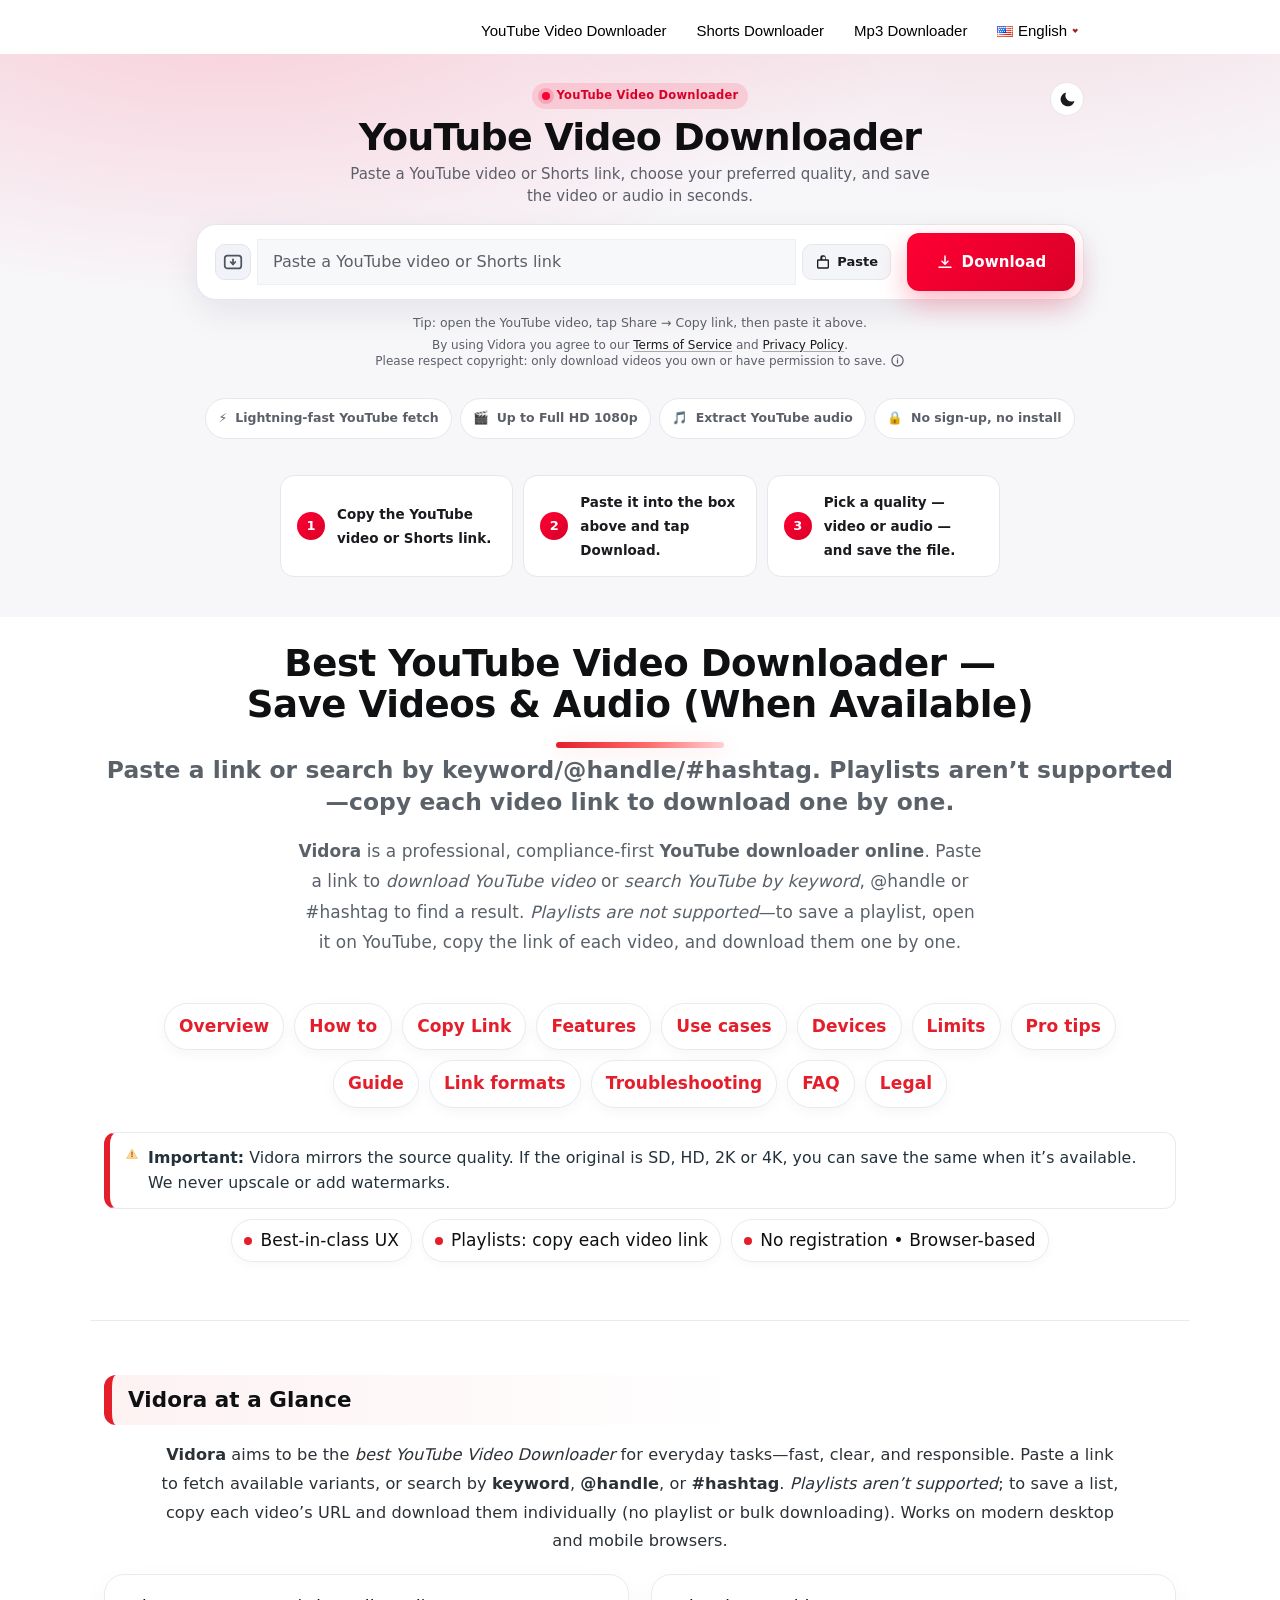
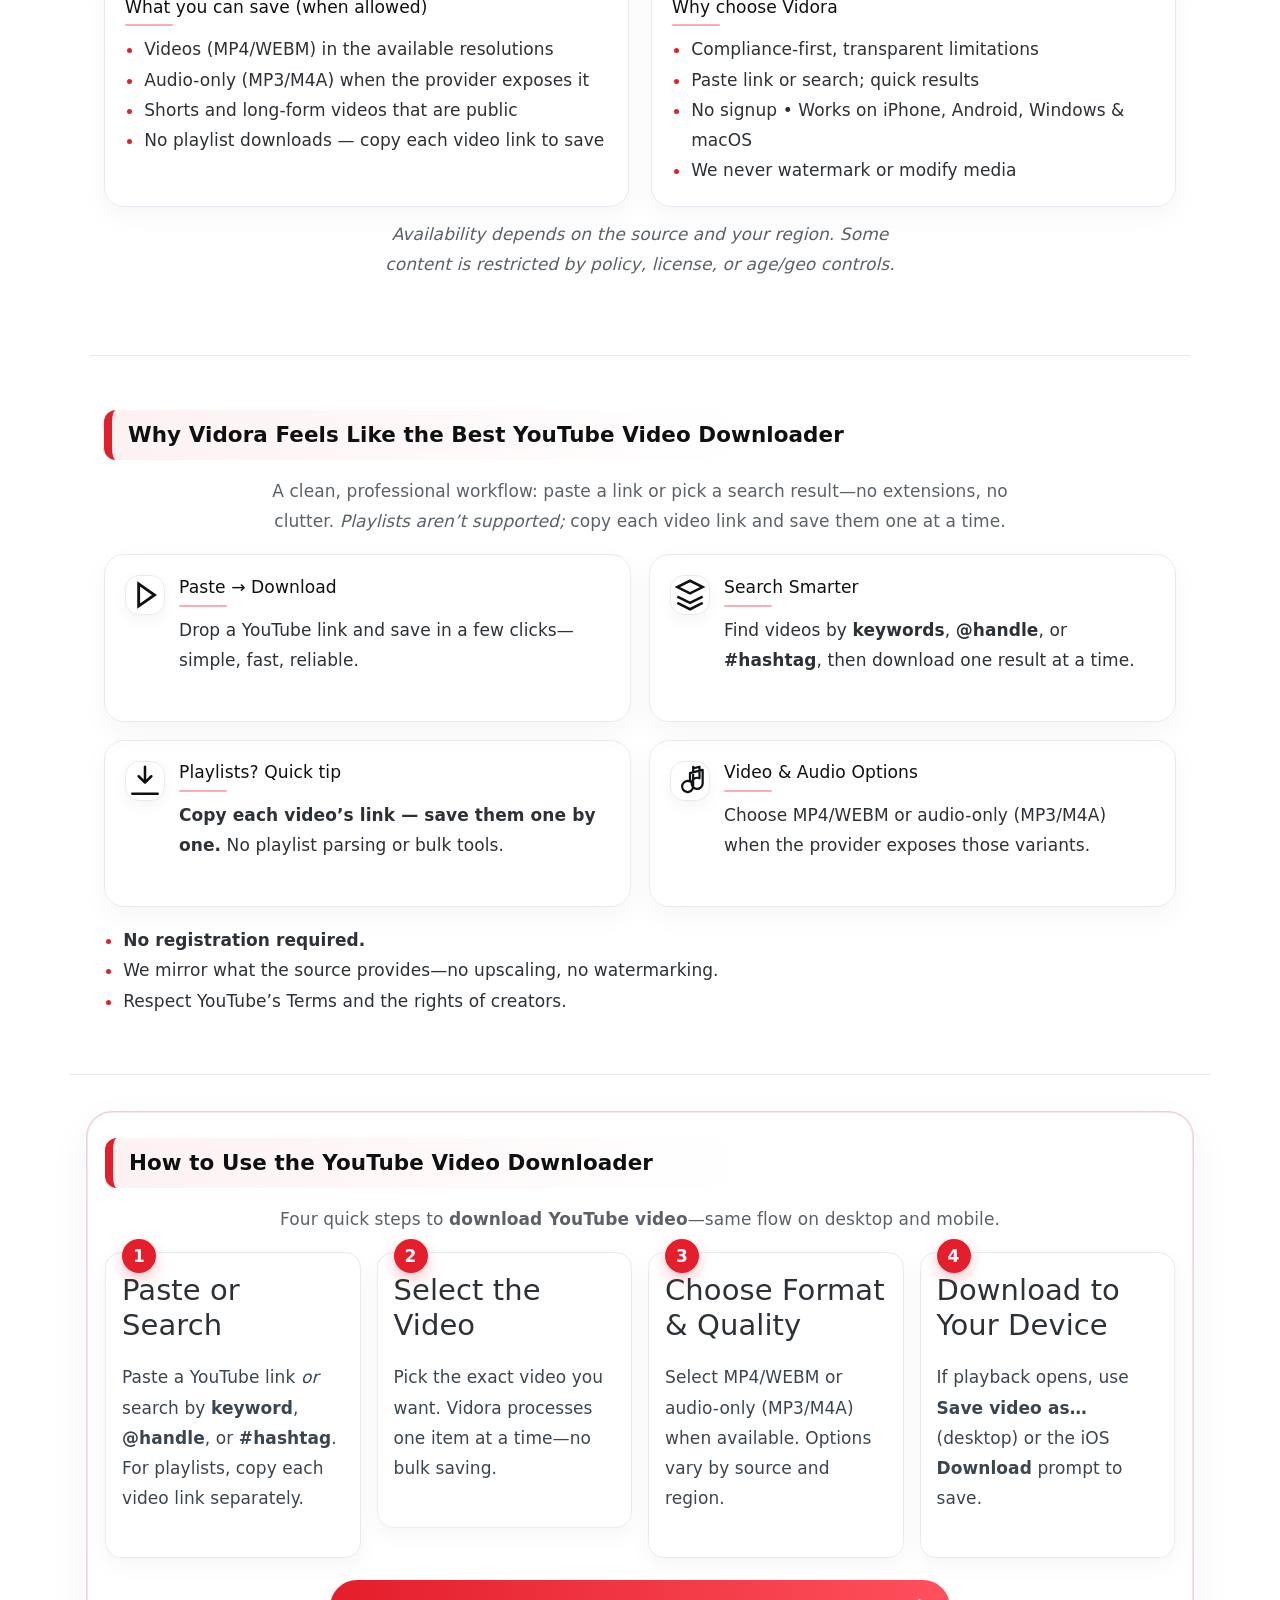
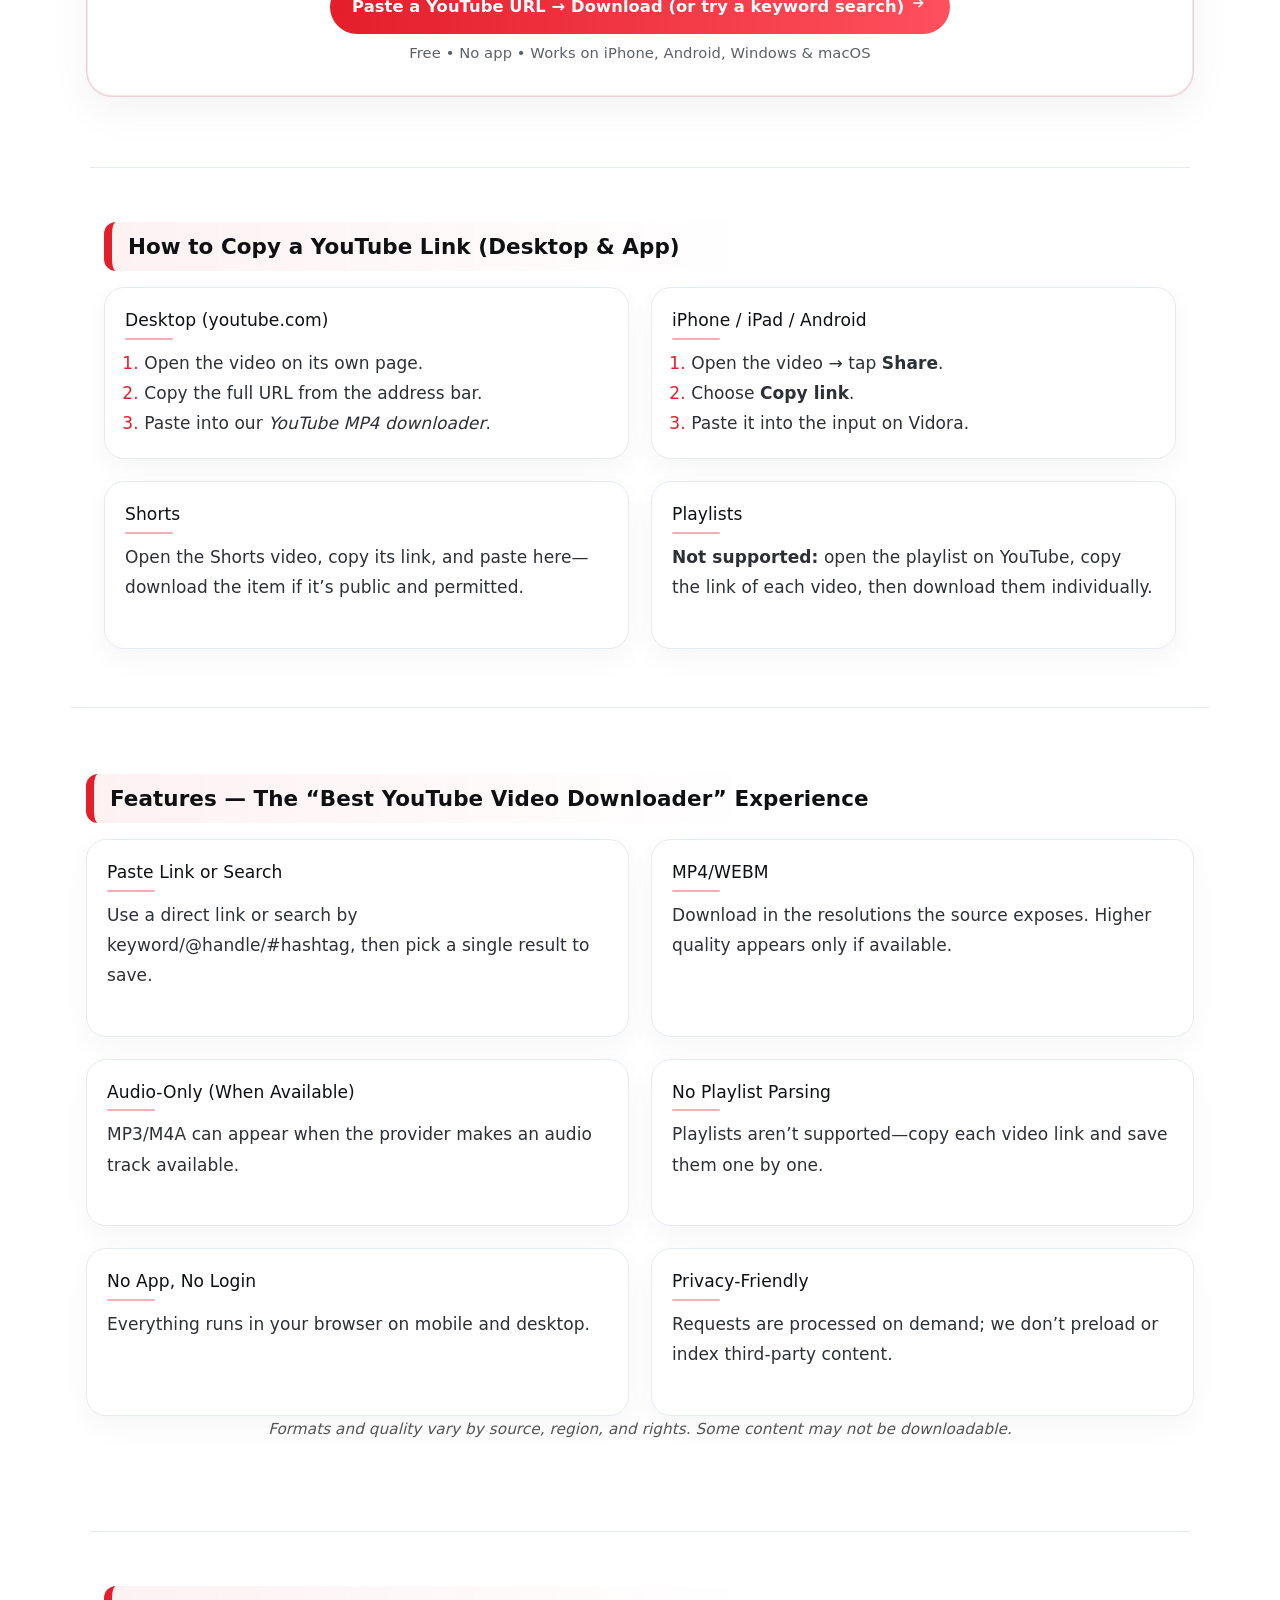
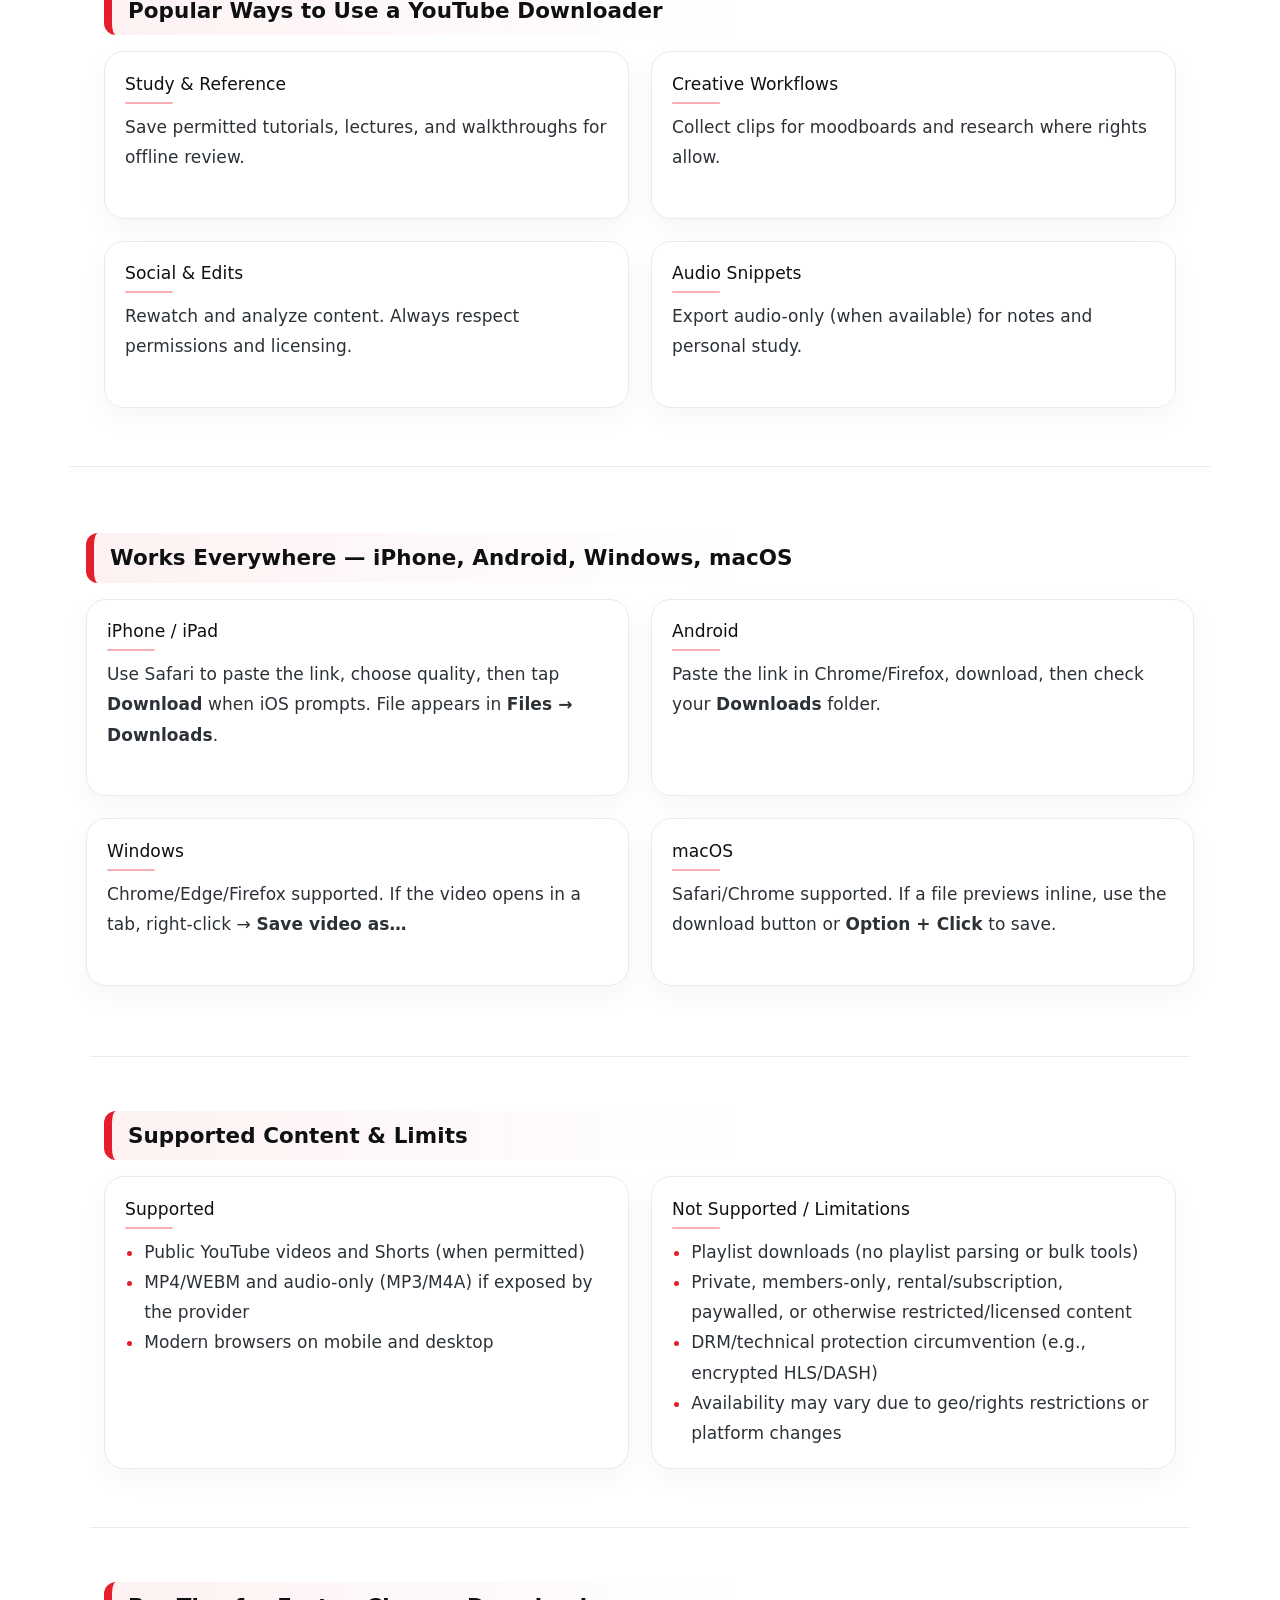
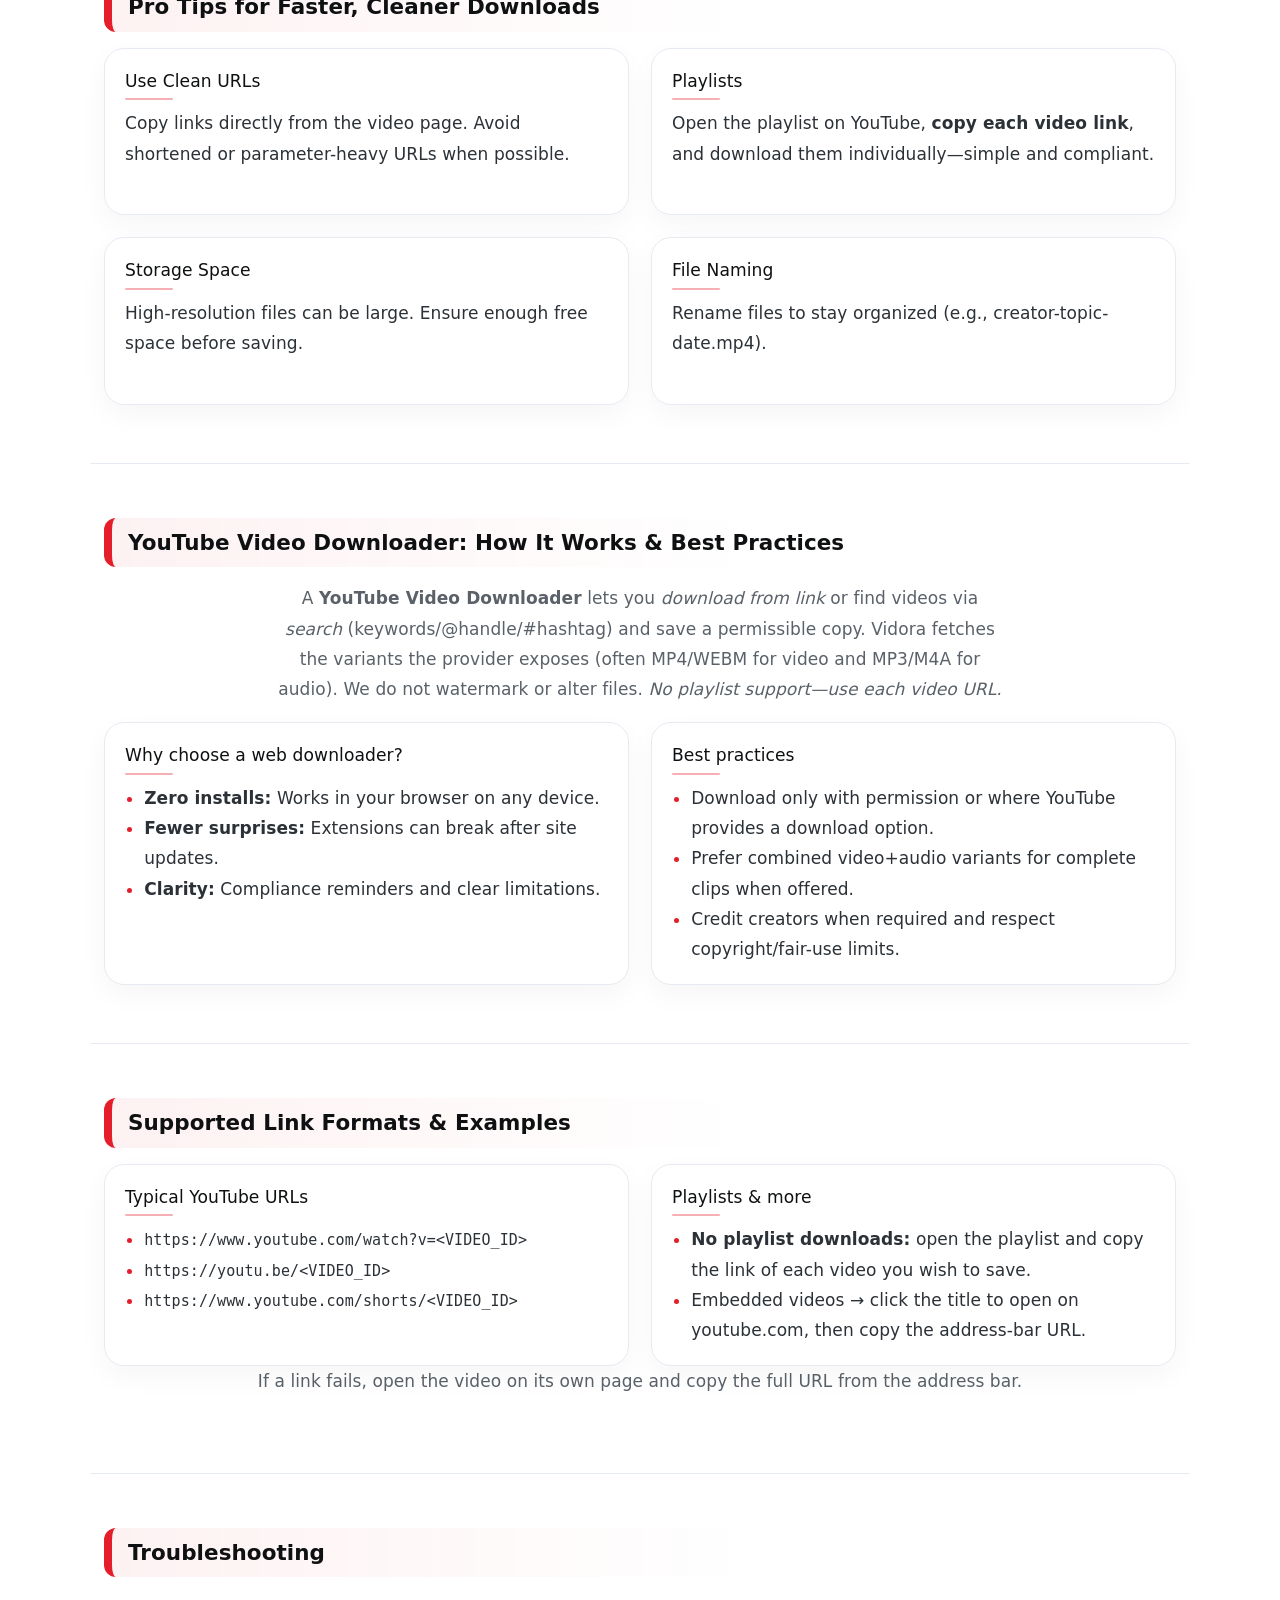
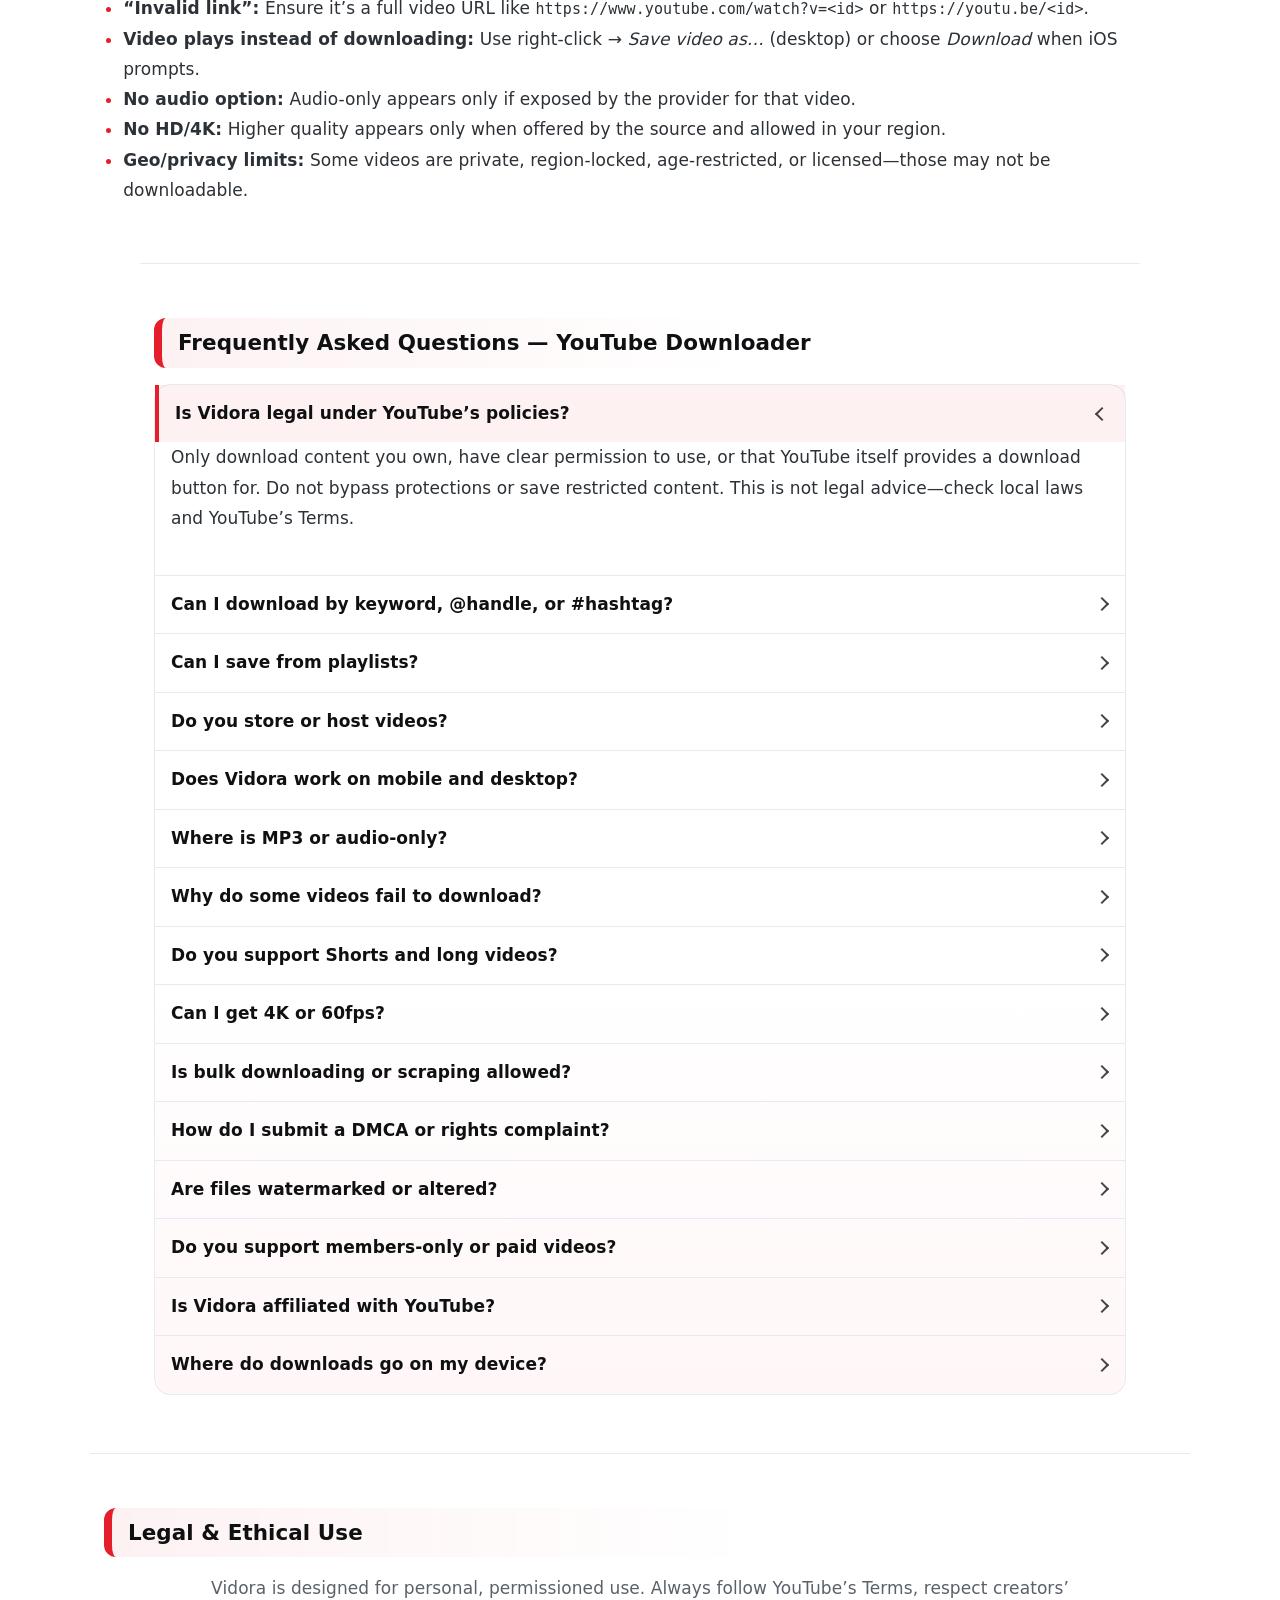
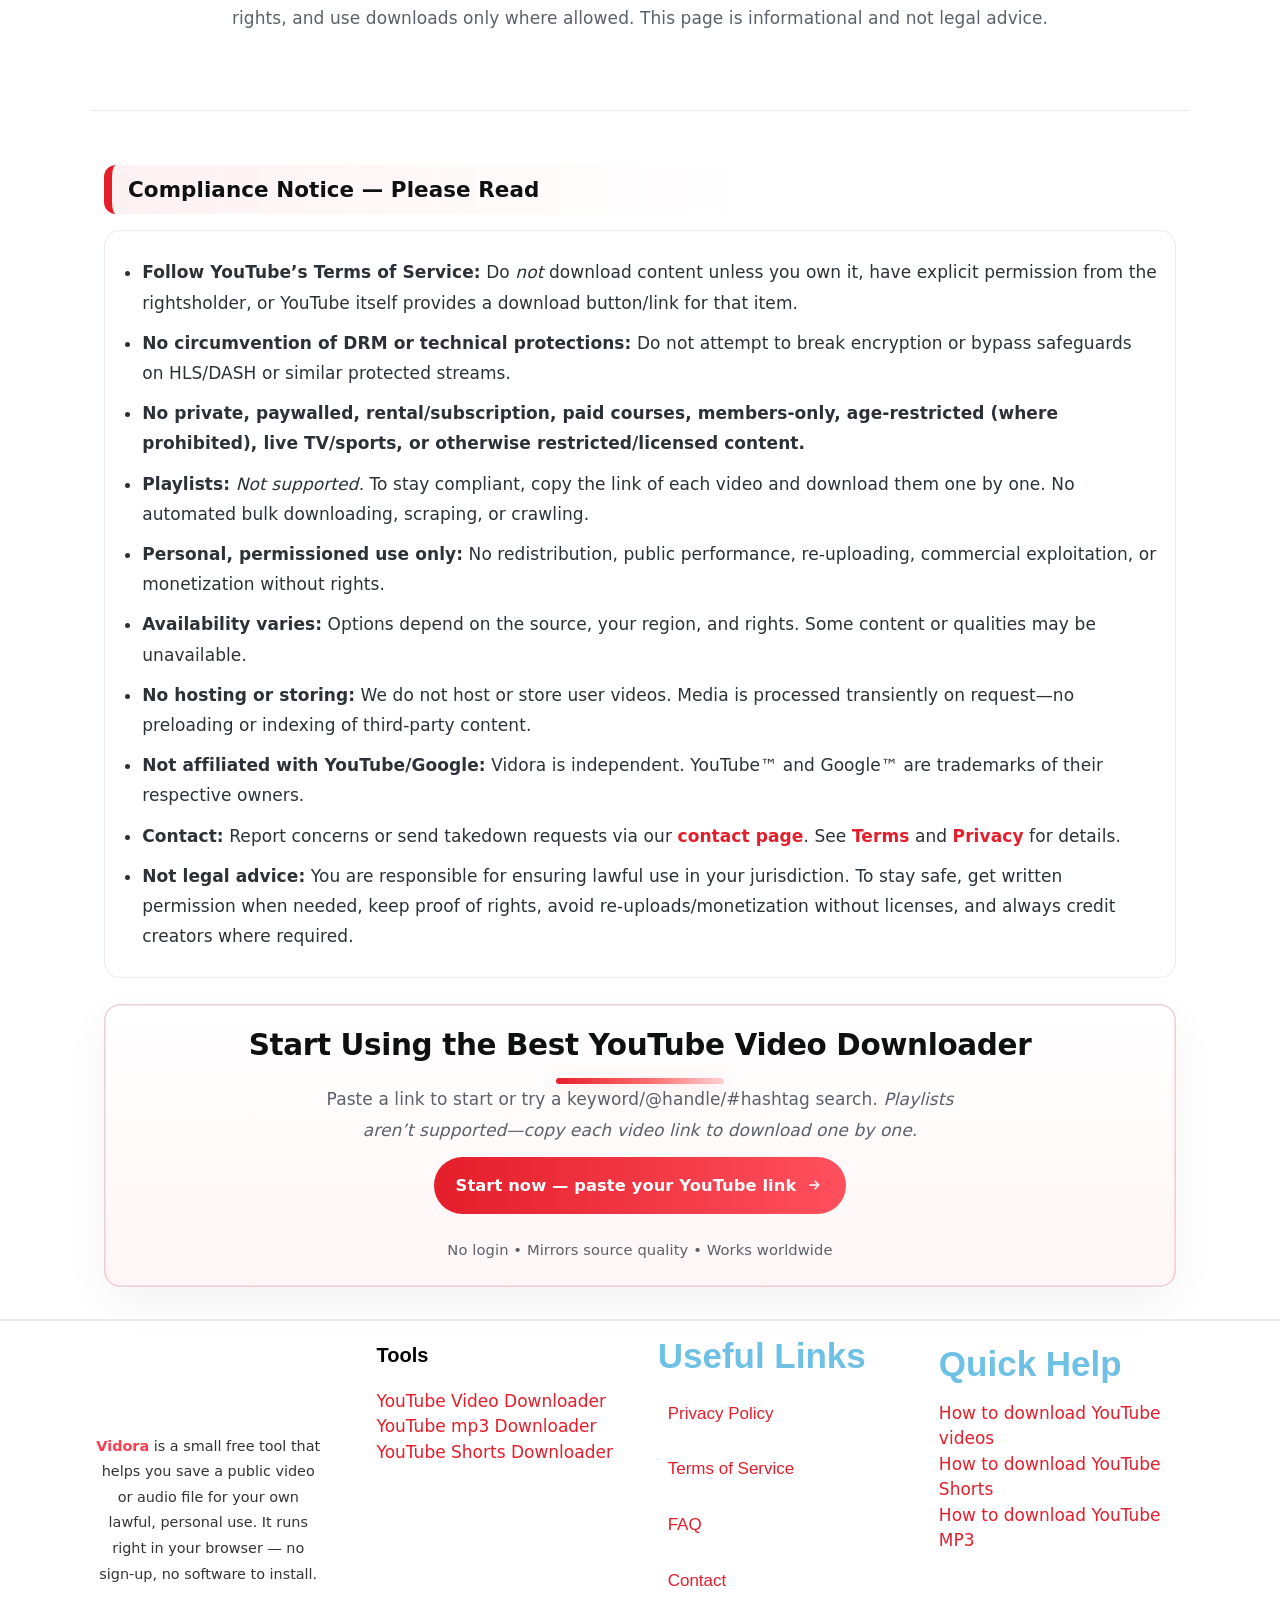
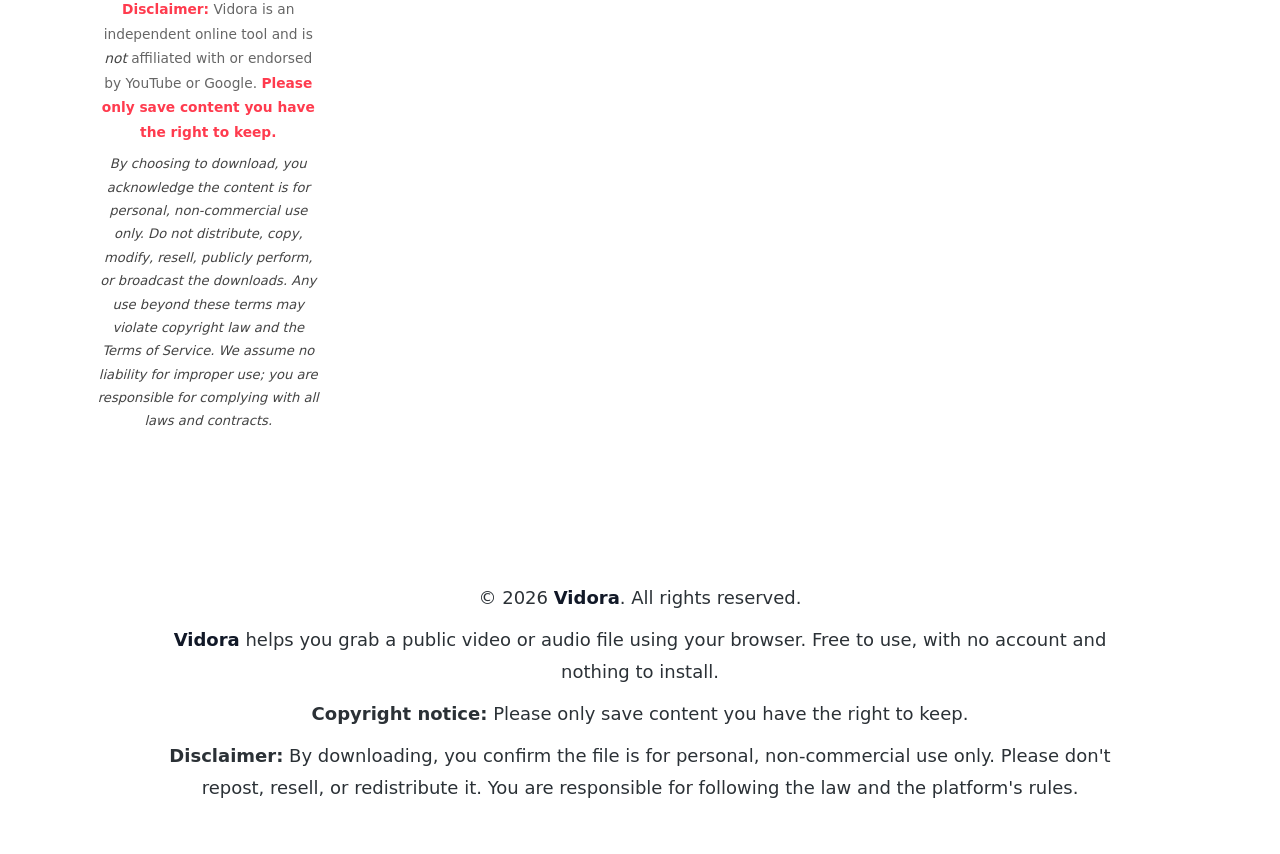
==== commit 33dda3be: "Rebrand site to Vidora and rewrite legal/footer copy" ====
--- a/index.html
+++ b/index.html
@@ -84,7 +84,7 @@
 	<meta property="og:image:height" content="1422" />
 	<meta property="og:image:type" content="image/png" />
 	<meta name="twitter:card" content="summary_large_image" />
-	<script type="application/ld+json" class="yoast-schema-graph">{"@context":"https:\/\/schema.org","@graph":[{"@type":"WebPage","@id":"https:\/\/www.vidora.tools\/","url":"https:\/\/www.vidora.tools\/","name":"YouTube Video Downloader — Vidora","isPartOf":{"@id":"https:\/\/www.vidora.tools\/#website"},"about":{"@id":"https:\/\/www.vidora.tools\/#organization"},"datePublished":"2025-10-17T16:29:08+00:00","dateModified":"2025-10-18T19:16:53+00:00","description":"Save YouTube videos fast with Vidora: paste a link to get MP4 or audio. HD\/4K when available. Private, no login; works on mobile & desktop.","breadcrumb":{"@id":"https:\/\/www.vidora.tools\/#breadcrumb"},"inLanguage":"en-US","potentialAction":[{"@type":"ReadAction","target":["https:\/\/www.vidora.tools\/"]}]},{"@type":"BreadcrumbList","@id":"https:\/\/www.vidora.tools\/#breadcrumb","itemListElement":[{"@type":"ListItem","position":1,"name":"Home"}]},{"@type":"WebSite","@id":"https:\/\/www.vidora.tools\/#website","url":"https:\/\/www.vidora.tools\/","name":"Vidora","description":"Save YouTube videos fast with Vidora: paste a link to get MP4 or audio. HD\/4K when available. Private, no login; works on mobile &amp; desktop.","publisher":{"@id":"https:\/\/www.vidora.tools\/#organization"},"alternateName":"YouTube Downloader","potentialAction":[{"@type":"SearchAction","target":{"@type":"EntryPoint","urlTemplate":"https:\/\/www.vidora.tools\/?s={search_term_string}"},"query-input":{"@type":"PropertyValueSpecification","valueRequired":true,"valueName":"search_term_string"}}],"inLanguage":"en-US"},{"@type":"Organization","@id":"https:\/\/www.vidora.tools\/#organization","name":"Vidora","alternateName":"YouTube Downloader","url":"https:\/\/www.vidora.tools\/","logo":{"@type":"ImageObject","inLanguage":"en-US","@id":"https:\/\/www.vidora.tools\/#\/schema\/logo\/image\/","url":"wp-content/uploads\/2025\/10\/Copy-of-Copy-of-Copy-of-SnapSave2.png","contentUrl":"wp-content/uploads\/2025\/10\/Copy-of-Copy-of-Copy-of-SnapSave2.png","width":350,"height":70,"caption":"Vidora"},"image":{"@id":"https:\/\/www.vidora.tools\/#\/schema\/logo\/image\/"}}]}</script>
+	<script type="application/ld+json" class="yoast-schema-graph">{"@context":"https:\/\/schema.org","@graph":[{"@type":"WebPage","@id":"https:\/\/www.vidora.tools\/","url":"https:\/\/www.vidora.tools\/","name":"YouTube Video Downloader — Vidora","isPartOf":{"@id":"https:\/\/www.vidora.tools\/#website"},"about":{"@id":"https:\/\/www.vidora.tools\/#organization"},"datePublished":"2025-10-17T16:29:08+00:00","dateModified":"2025-10-18T19:16:53+00:00","description":"Save YouTube videos fast with Vidora: paste a link to get MP4 or audio. HD\/4K when available. Private, no login; works on mobile & desktop.","breadcrumb":{"@id":"https:\/\/www.vidora.tools\/#breadcrumb"},"inLanguage":"en-US","potentialAction":[{"@type":"ReadAction","target":["https:\/\/www.vidora.tools\/"]}]},{"@type":"BreadcrumbList","@id":"https:\/\/www.vidora.tools\/#breadcrumb","itemListElement":[{"@type":"ListItem","position":1,"name":"Home"}]},{"@type":"WebSite","@id":"https:\/\/www.vidora.tools\/#website","url":"https:\/\/www.vidora.tools\/","name":"Vidora","description":"Save YouTube videos fast with Vidora: paste a link to get MP4 or audio. HD\/4K when available. Private, no login; works on mobile &amp; desktop.","publisher":{"@id":"https:\/\/www.vidora.tools\/#organization"},"alternateName":"YouTube Downloader","potentialAction":[{"@type":"SearchAction","target":{"@type":"EntryPoint","urlTemplate":"https:\/\/www.vidora.tools\/?s={search_term_string}"},"query-input":{"@type":"PropertyValueSpecification","valueRequired":true,"valueName":"search_term_string"}}],"inLanguage":"en-US"},{"@type":"Organization","@id":"https:\/\/www.vidora.tools\/#organization","name":"Vidora","alternateName":"YouTube Downloader","url":"https:\/\/www.vidora.tools\/","logo":{"@type":"ImageObject","inLanguage":"en-US","@id":"https:\/\/www.vidora.tools\/#\/schema\/logo\/image\/","url":"wp-content/uploads\/2025\/10\/vidora-logo.png","contentUrl":"wp-content/uploads\/2025\/10\/vidora-logo.png","width":350,"height":70,"caption":"Vidora"},"image":{"@id":"https:\/\/www.vidora.tools\/#\/schema\/logo\/image\/"}}]}</script>
 	<!-- / Yoast SEO plugin. -->
 
 
@@ -249,7 +249,7 @@
 		<div class="elementor-element elementor-element-7ab31388 e-con-full e-flex e-con e-child" data-id="7ab31388" data-element_type="container" data-e-type="container">
 				<div class="elementor-element elementor-element-3c184773 elementor-widget elementor-widget-image" data-id="3c184773" data-element_type="widget" data-e-type="widget" data-widget_type="image.default">
 																<a href="https://102896351.github.io/YouTube-tool/">
-							<img width="350" height="70" src="wp-content/uploads/2025/10/Copy-of-Copy-of-Copy-of-SnapSave2.png" class="attachment-large size-large wp-image-51" alt="vidora" srcset="wp-content/uploads/2025/10/Copy-of-Copy-of-Copy-of-SnapSave2.png 350w, wp-content/uploads/2025/10/Copy-of-Copy-of-Copy-of-SnapSave2-300x60.png 300w" sizes="(max-width: 350px) 100vw, 350px" />								</a>
+							<img width="350" height="70" src="wp-content/uploads/2025/10/vidora-logo.png" class="attachment-large size-large wp-image-51" alt="vidora" srcset="wp-content/uploads/2025/10/vidora-logo.png 350w, wp-content/uploads/2025/10/vidora-logo-300x60.png 300w" sizes="(max-width: 350px) 100vw, 350px" />								</a>
 															</div>
 				</div>
 		<div class="elementor-element elementor-element-7c159476 e-con-full e-flex e-con e-child" data-id="7c159476" data-element_type="container" data-e-type="container">
@@ -1029,7 +1029,7 @@
 		<div class="elementor-element elementor-element-73e75909 e-con-full e-flex e-con e-child" data-id="73e75909" data-element_type="container" data-e-type="container">
 				<div class="elementor-element elementor-element-594403b1 elementor-widget elementor-widget-image" data-id="594403b1" data-element_type="widget" data-e-type="widget" data-widget_type="image.default">
 																<a href="#">
-							<img width="350" height="70" src="wp-content/uploads/2025/10/Copy-of-Copy-of-Copy-of-SnapSave2.png" class="attachment-full size-full wp-image-51" alt="vidora" srcset="wp-content/uploads/2025/10/Copy-of-Copy-of-Copy-of-SnapSave2.png 350w, wp-content/uploads/2025/10/Copy-of-Copy-of-Copy-of-SnapSave2-300x60.png 300w" sizes="(max-width: 350px) 100vw, 350px" />								</a>
+							<img width="350" height="70" src="wp-content/uploads/2025/10/vidora-logo.png" class="attachment-full size-full wp-image-51" alt="vidora" srcset="wp-content/uploads/2025/10/vidora-logo.png 350w, wp-content/uploads/2025/10/vidora-logo-300x60.png 300w" sizes="(max-width: 350px) 100vw, 350px" />								</a>
 															</div>
 				<div class="elementor-element elementor-element-ce95126 elementor-widget elementor-widget-text-editor" data-id="ce95126" data-element_type="widget" data-e-type="widget" data-widget_type="text-editor.default">
 									<!-- Footer (Vidora) -->
@@ -1206,7 +1206,7 @@
 
 
 <script src="i18n-data.js?v=20261127a"></script>
-<script src="ui-i18n.js?v=20261127f"></script>
+<script src="ui-i18n.js?v=20261127g"></script>
 <script src="i18n.js?v=20261127c"></script>
 <script src="site.config.js?v=20261126b"></script>
 <script src="app.js?v=20261127a"></script>
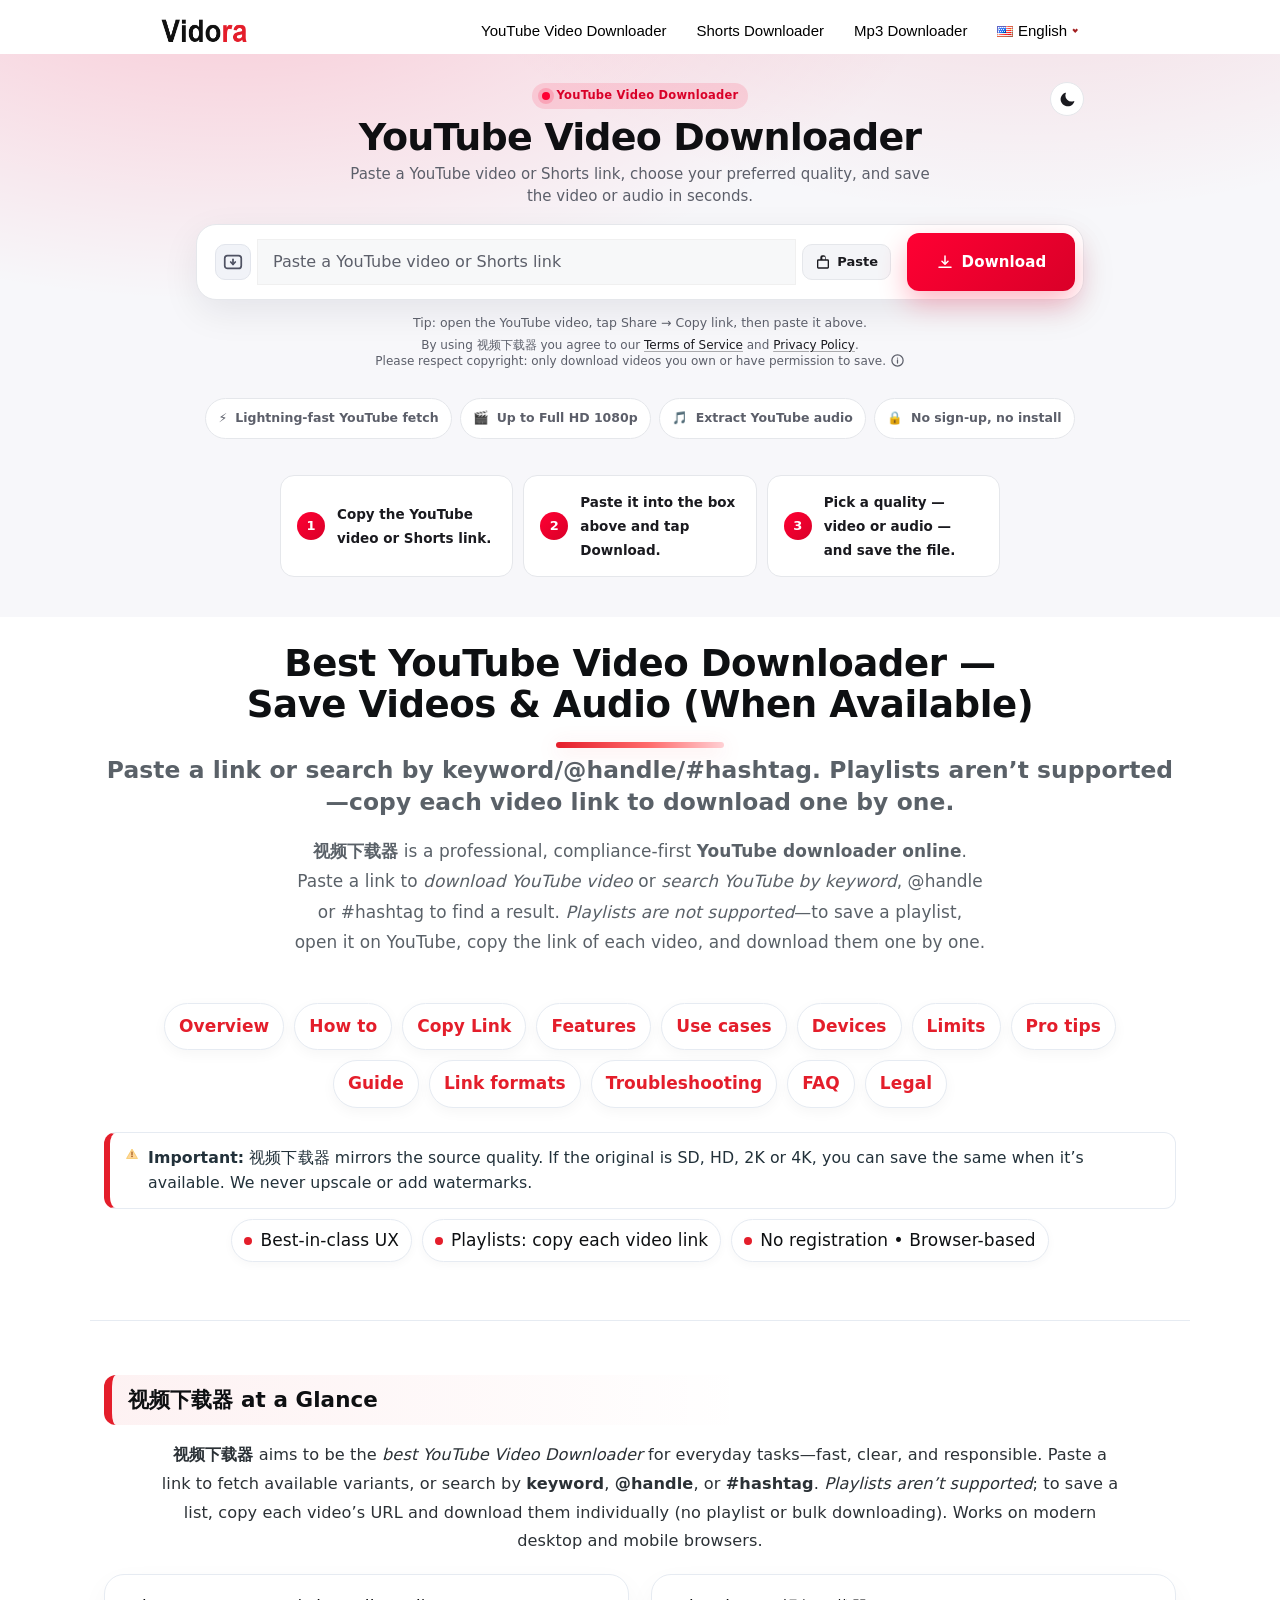
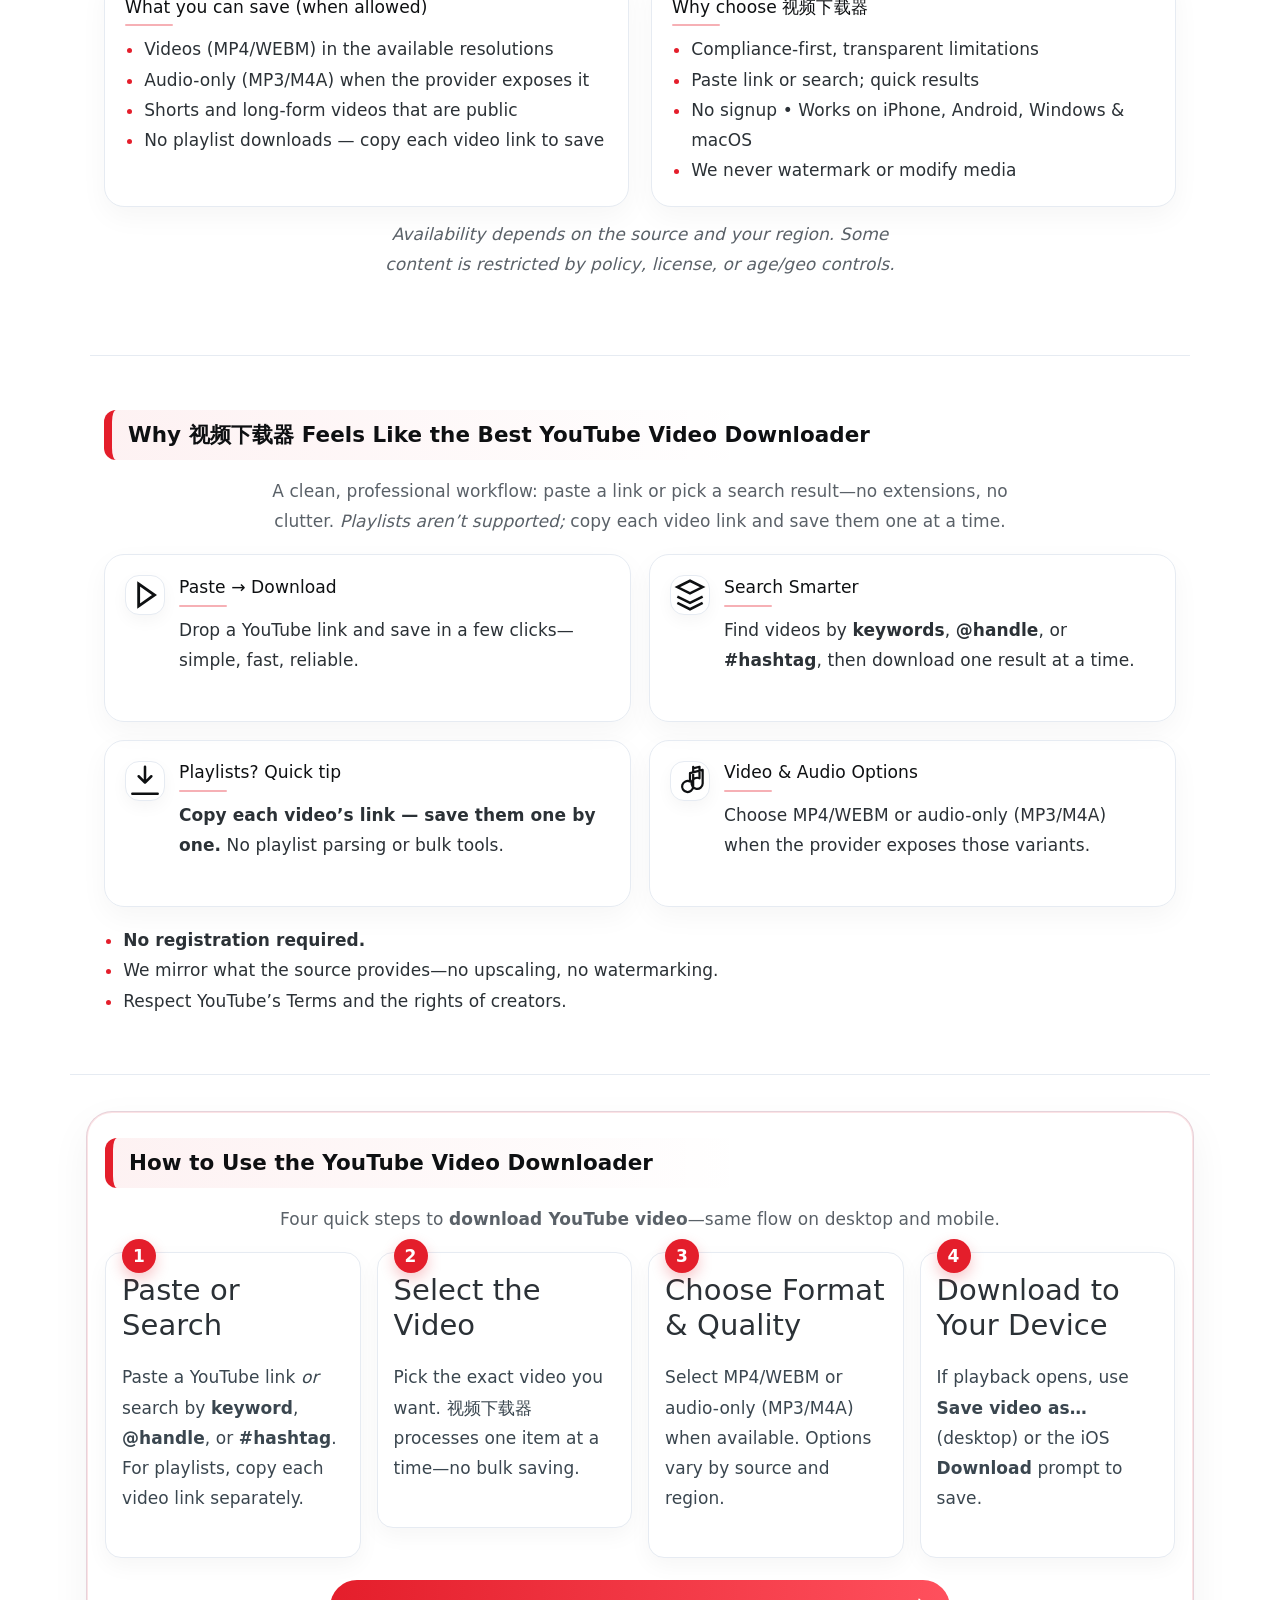
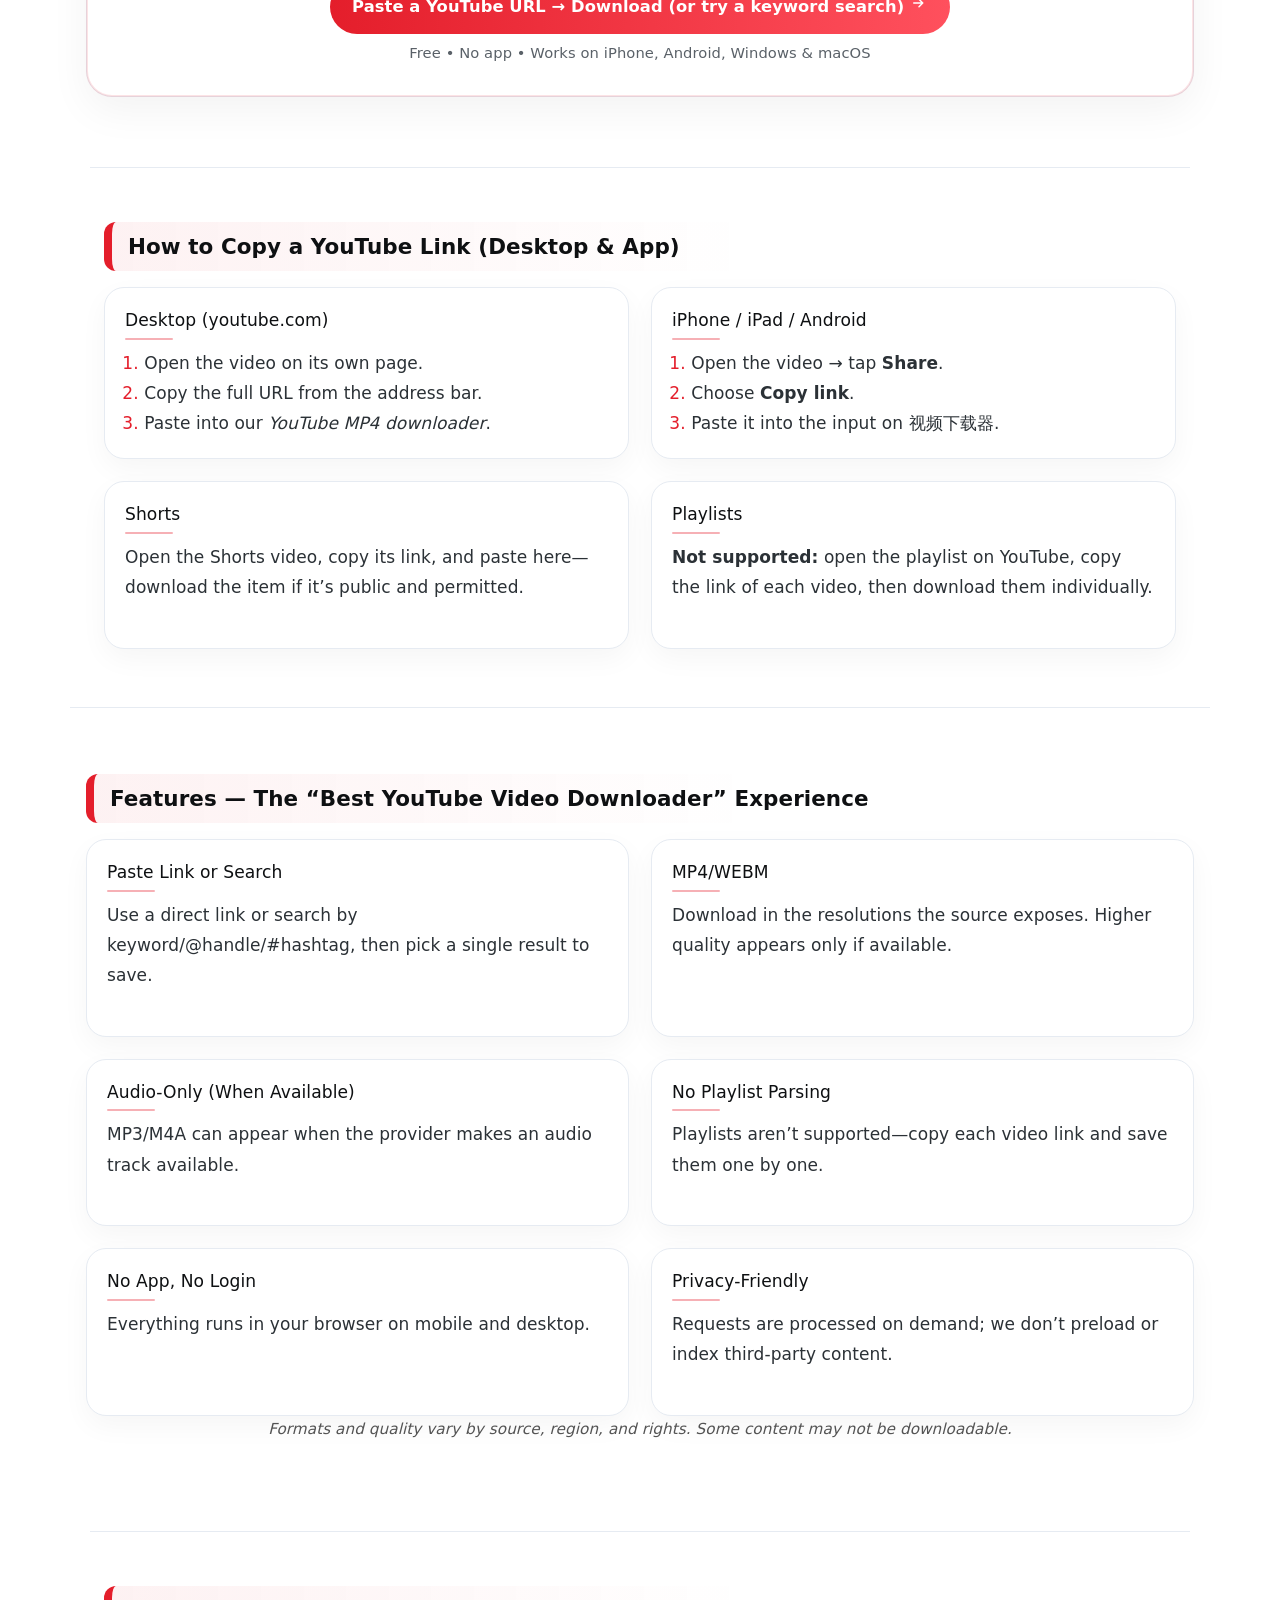
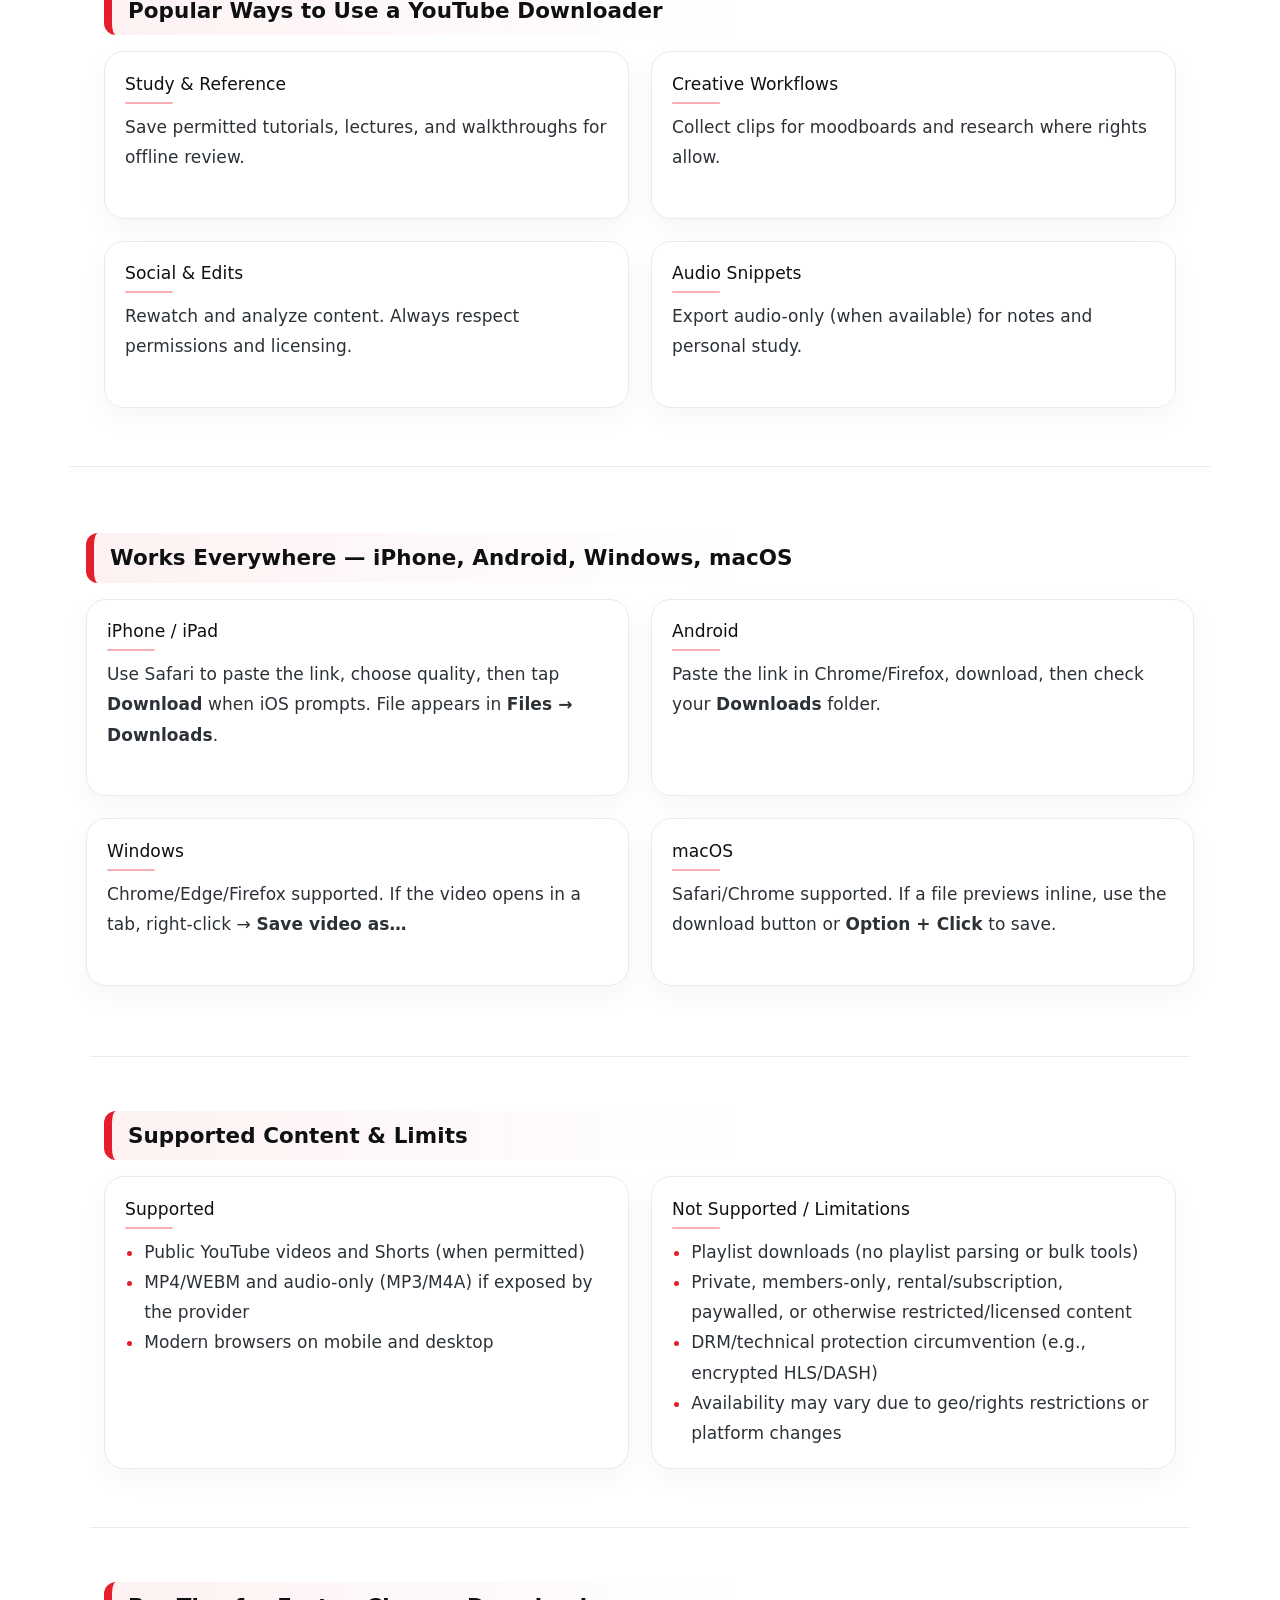
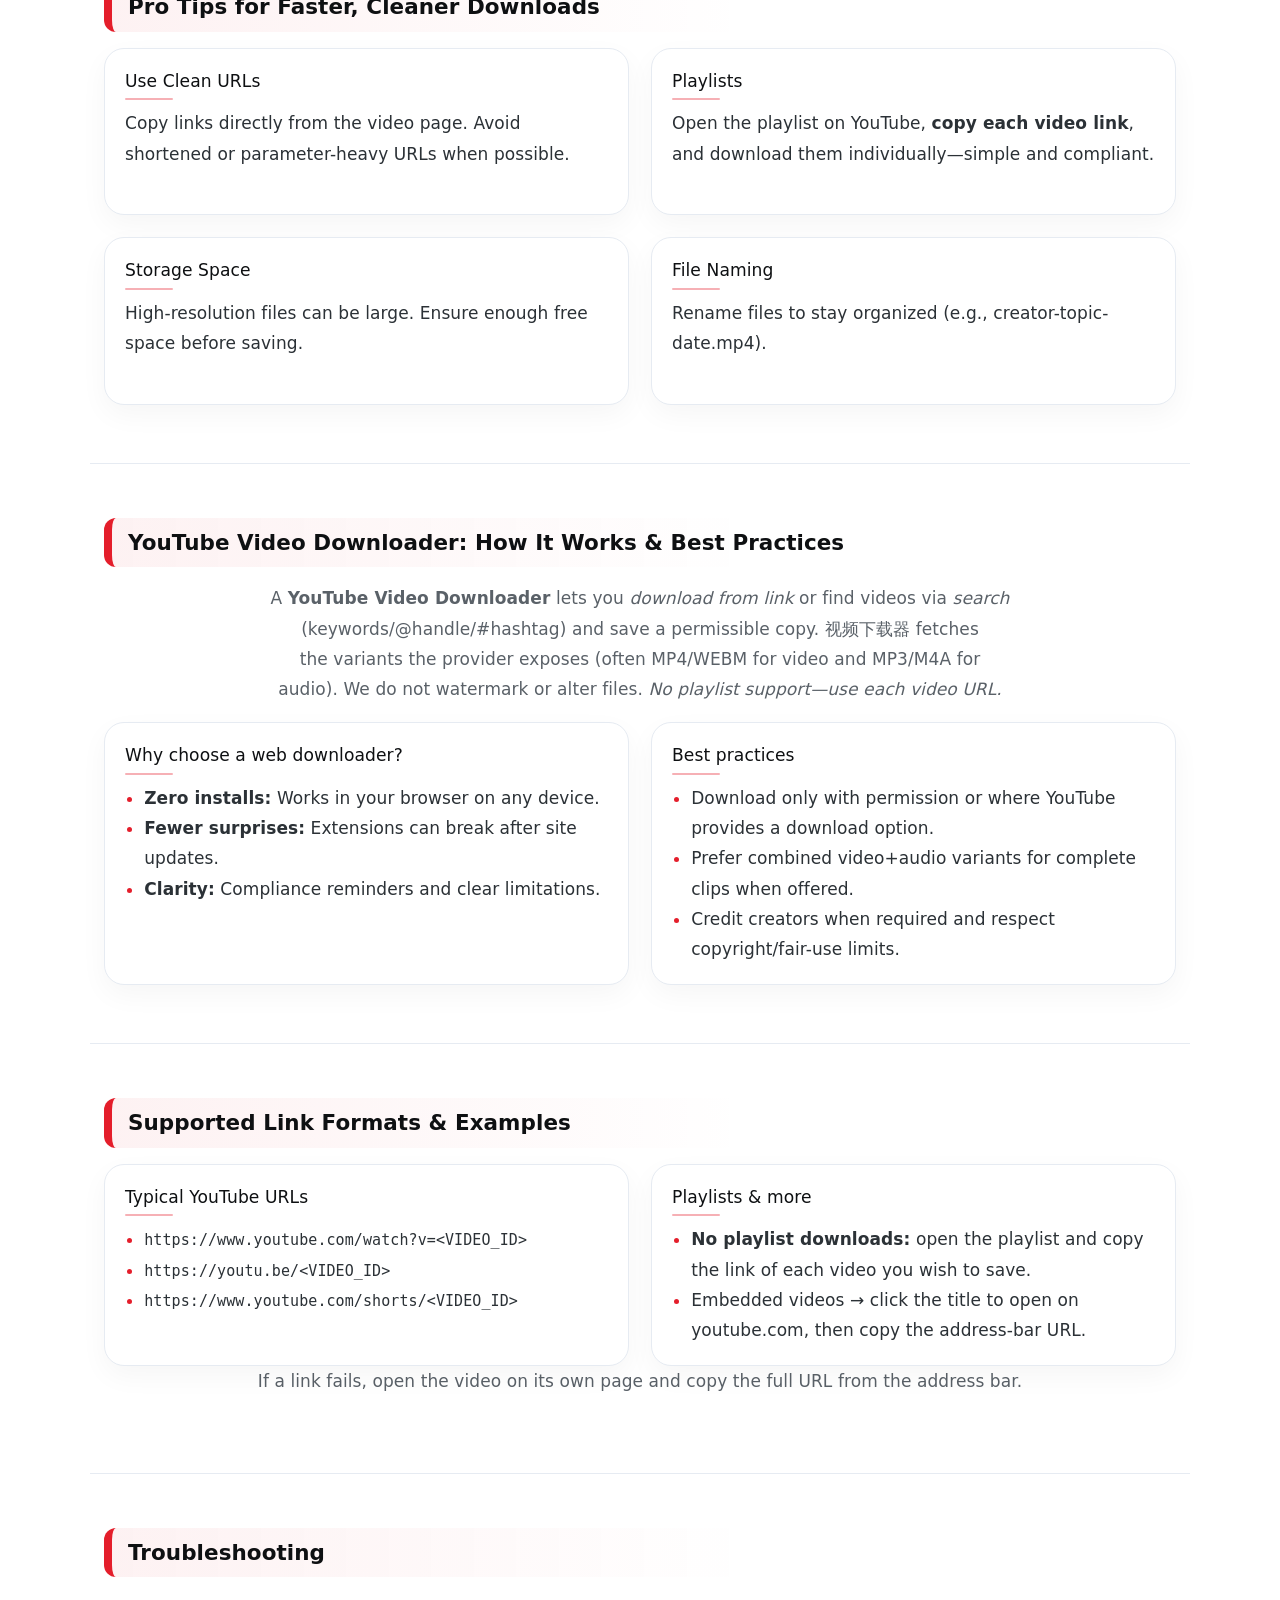
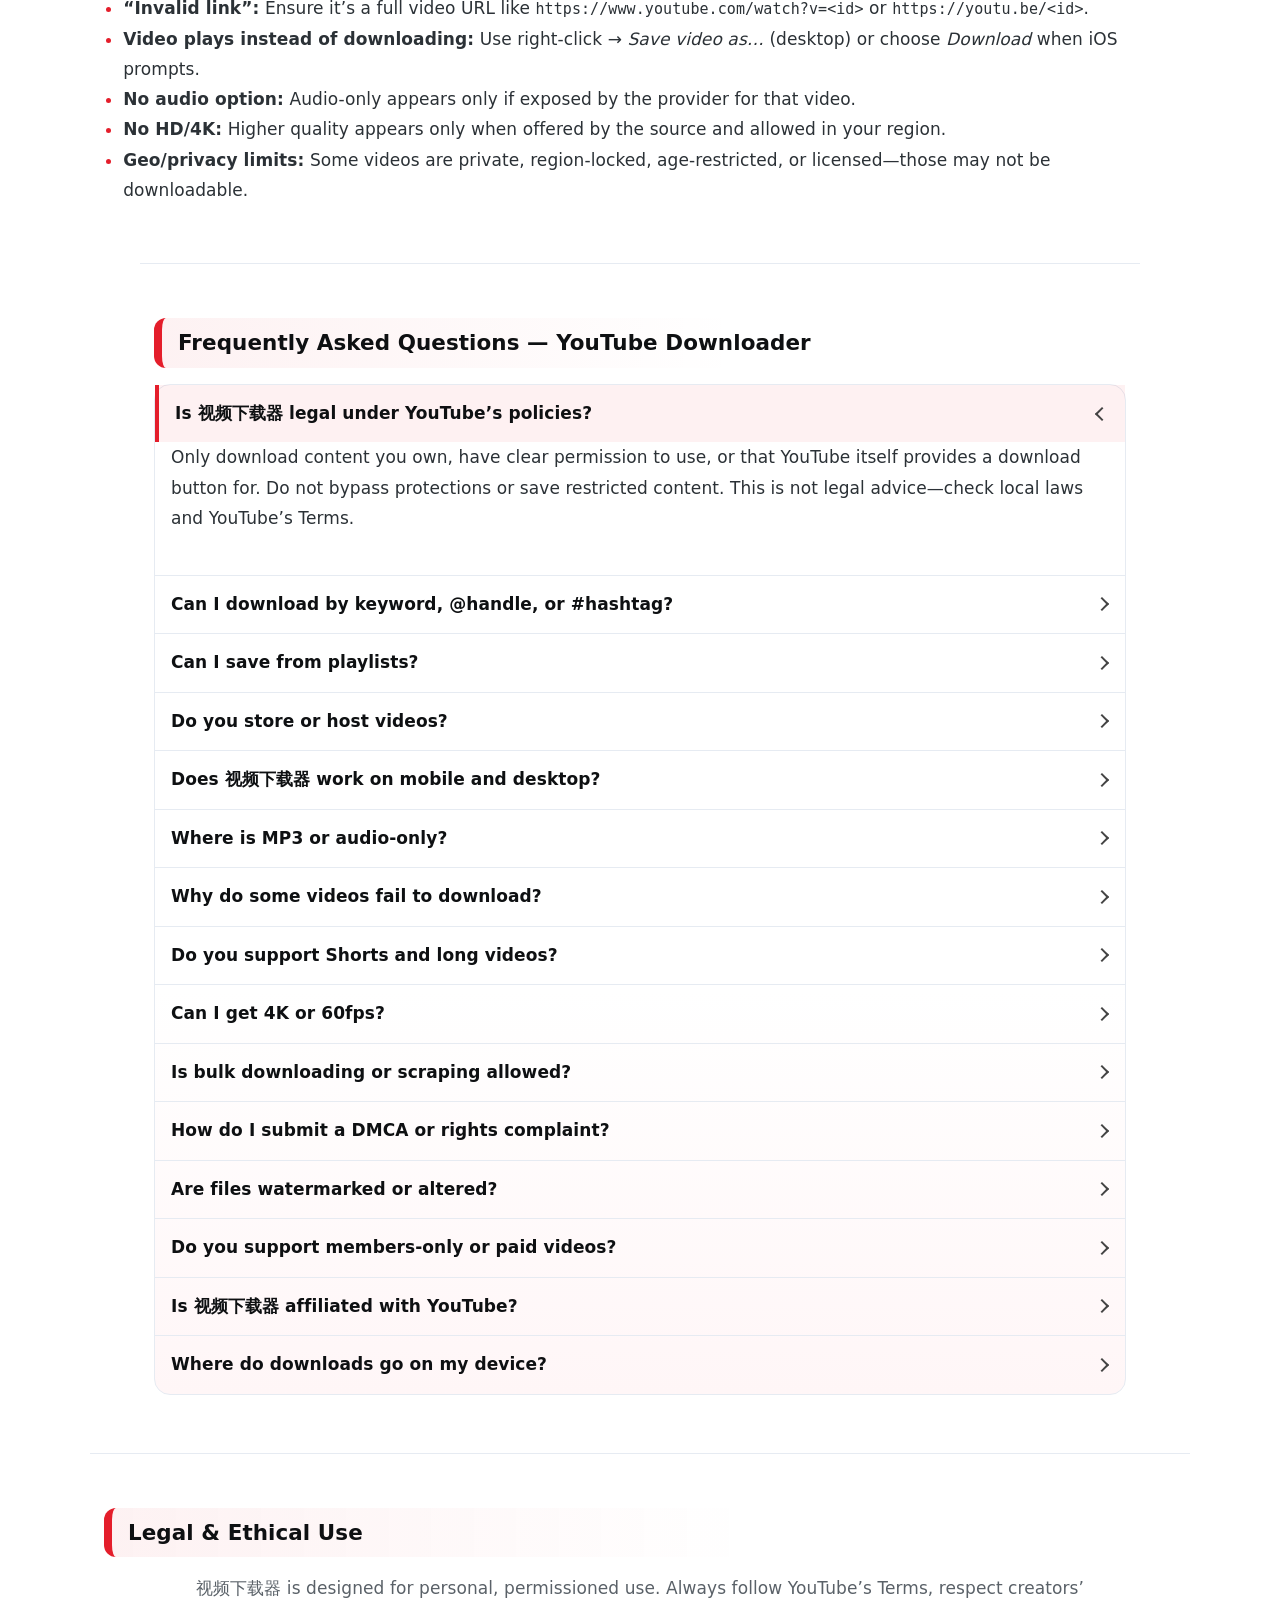
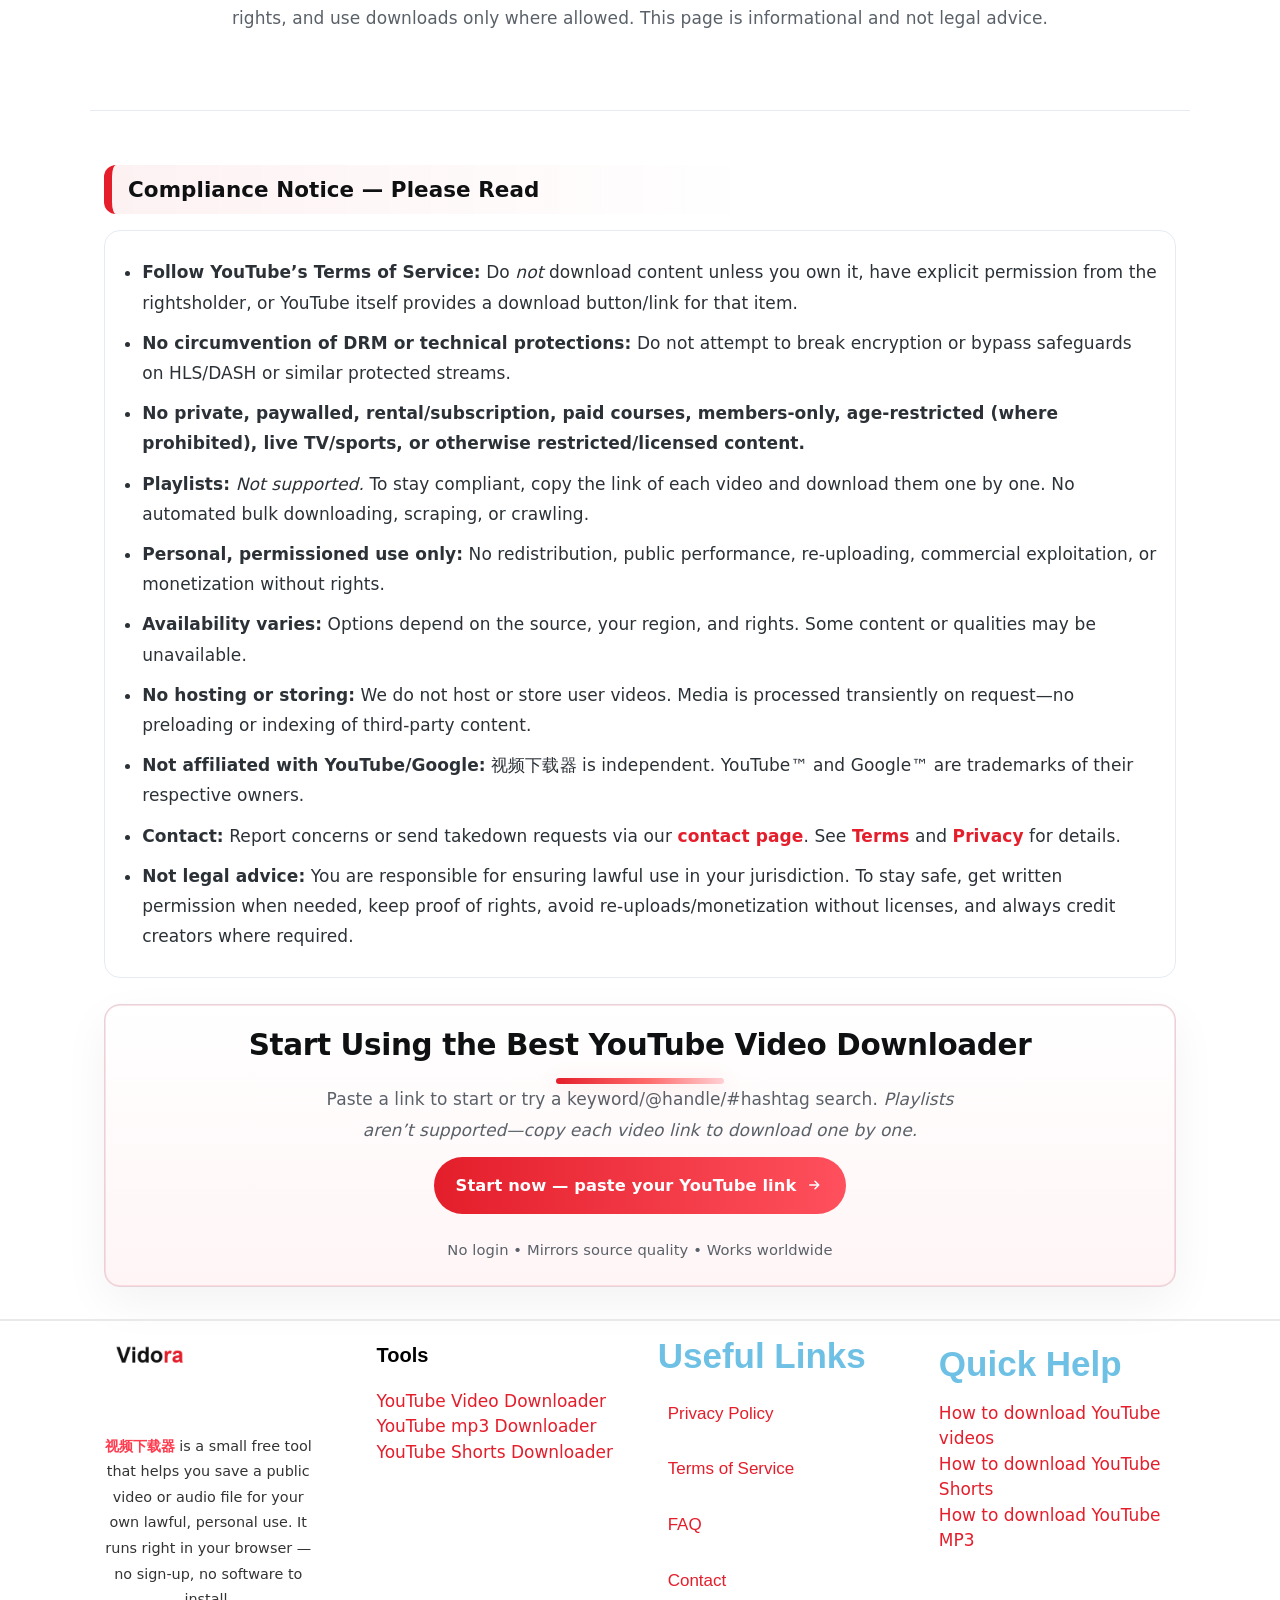
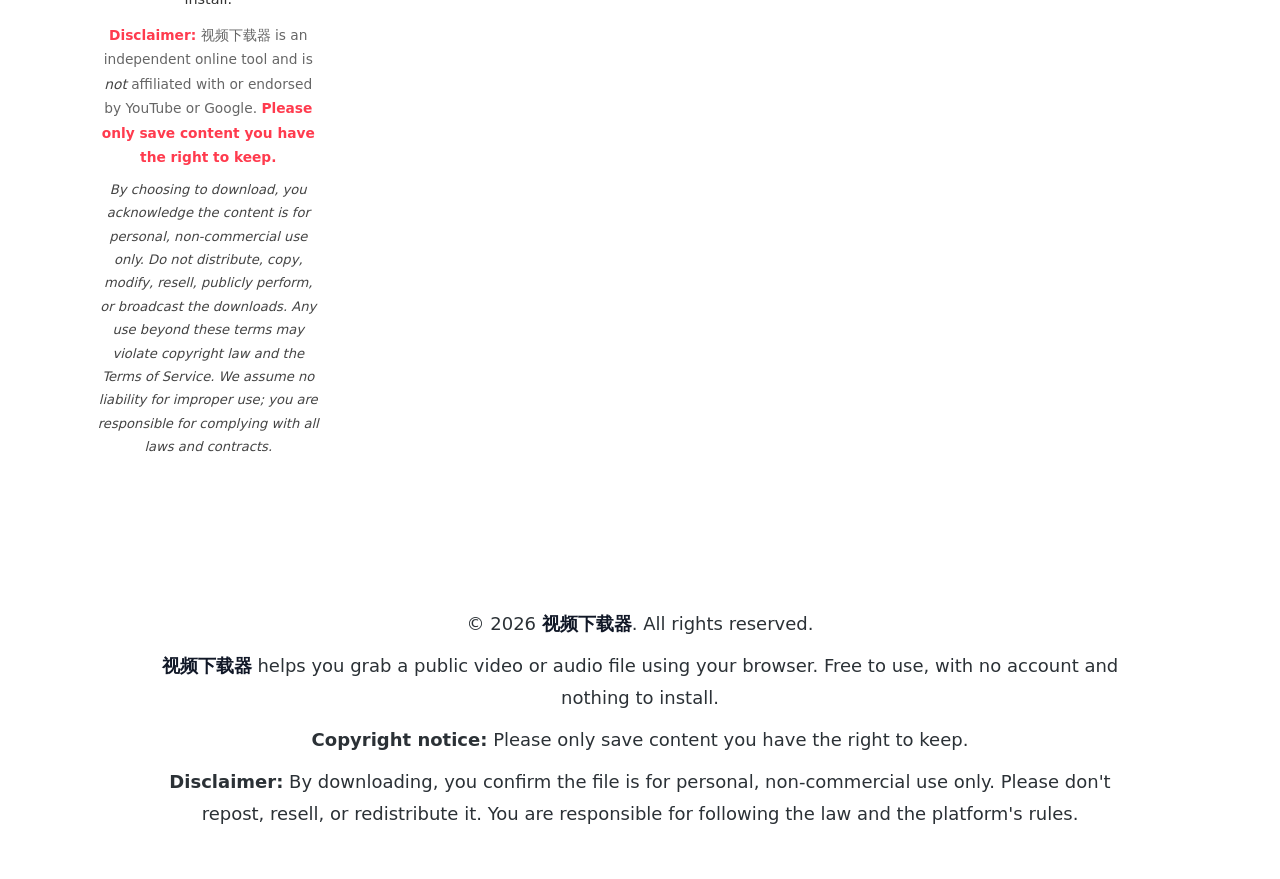
==== commit fc80765d: "Rename brand to 视频下载器 and bump asset cache version" ====
--- a/index.html
+++ b/index.html
@@ -39,8 +39,8 @@
 
 <meta name="viewport" content="width=device-width, initial-scale=1">
 	<!-- This site is optimized with the Yoast SEO plugin v28.6 - https://yoast.com/product/yoast-seo-wordpress/ -->
-	<title>YouTube Video Downloader — Vidora</title>
-	<meta name="description" content="Save YouTube videos fast with Vidora: paste a link to get MP4 or audio. HD/4K when available. Private, no login; works on mobile &amp; desktop." />
+	<title>YouTube Video Downloader — 视频下载器</title>
+	<meta name="description" content="Save YouTube videos fast with 视频下载器: paste a link to get MP4 or audio. HD/4K when available. Private, no login; works on mobile &amp; desktop." />
 	<link rel="canonical" href="https://102896351.github.io/YouTube-tool/" />
 	<meta property="og:locale" content="en_US" />
 	<meta property="og:locale:alternate" content="vi_VN" />
@@ -74,17 +74,17 @@
 	<meta property="og:locale:alternate" content="sw_KE" />
 	<meta property="og:locale:alternate" content="tl_PH" />
 	<meta property="og:type" content="website" />
-	<meta property="og:title" content="YouTube Video Downloader — Vidora" />
-	<meta property="og:description" content="Save YouTube videos fast with Vidora: paste a link to get MP4 or audio. HD/4K when available. Private, no login; works on mobile &amp; desktop." />
+	<meta property="og:title" content="YouTube Video Downloader — 视频下载器" />
+	<meta property="og:description" content="Save YouTube videos fast with 视频下载器: paste a link to get MP4 or audio. HD/4K when available. Private, no login; works on mobile &amp; desktop." />
 	<meta property="og:url" content="https://102896351.github.io/YouTube-tool/" />
-	<meta property="og:site_name" content="Vidora" />
+	<meta property="og:site_name" content="视频下载器" />
 	<meta property="article:modified_time" content="2025-10-18T19:16:53+00:00" />
 	<meta property="og:image" content="wp-content/uploads/2025/10/Screenshot-2025-10-27-at-2.28.49-AM-scaled.png" />
 	<meta property="og:image:width" content="2560" />
 	<meta property="og:image:height" content="1422" />
 	<meta property="og:image:type" content="image/png" />
 	<meta name="twitter:card" content="summary_large_image" />
-	<script type="application/ld+json" class="yoast-schema-graph">{"@context":"https:\/\/schema.org","@graph":[{"@type":"WebPage","@id":"https:\/\/www.vidora.tools\/","url":"https:\/\/www.vidora.tools\/","name":"YouTube Video Downloader — Vidora","isPartOf":{"@id":"https:\/\/www.vidora.tools\/#website"},"about":{"@id":"https:\/\/www.vidora.tools\/#organization"},"datePublished":"2025-10-17T16:29:08+00:00","dateModified":"2025-10-18T19:16:53+00:00","description":"Save YouTube videos fast with Vidora: paste a link to get MP4 or audio. HD\/4K when available. Private, no login; works on mobile & desktop.","breadcrumb":{"@id":"https:\/\/www.vidora.tools\/#breadcrumb"},"inLanguage":"en-US","potentialAction":[{"@type":"ReadAction","target":["https:\/\/www.vidora.tools\/"]}]},{"@type":"BreadcrumbList","@id":"https:\/\/www.vidora.tools\/#breadcrumb","itemListElement":[{"@type":"ListItem","position":1,"name":"Home"}]},{"@type":"WebSite","@id":"https:\/\/www.vidora.tools\/#website","url":"https:\/\/www.vidora.tools\/","name":"Vidora","description":"Save YouTube videos fast with Vidora: paste a link to get MP4 or audio. HD\/4K when available. Private, no login; works on mobile &amp; desktop.","publisher":{"@id":"https:\/\/www.vidora.tools\/#organization"},"alternateName":"YouTube Downloader","potentialAction":[{"@type":"SearchAction","target":{"@type":"EntryPoint","urlTemplate":"https:\/\/www.vidora.tools\/?s={search_term_string}"},"query-input":{"@type":"PropertyValueSpecification","valueRequired":true,"valueName":"search_term_string"}}],"inLanguage":"en-US"},{"@type":"Organization","@id":"https:\/\/www.vidora.tools\/#organization","name":"Vidora","alternateName":"YouTube Downloader","url":"https:\/\/www.vidora.tools\/","logo":{"@type":"ImageObject","inLanguage":"en-US","@id":"https:\/\/www.vidora.tools\/#\/schema\/logo\/image\/","url":"wp-content/uploads\/2025\/10\/vidora-logo.png","contentUrl":"wp-content/uploads\/2025\/10\/vidora-logo.png","width":350,"height":70,"caption":"Vidora"},"image":{"@id":"https:\/\/www.vidora.tools\/#\/schema\/logo\/image\/"}}]}</script>
+	<script type="application/ld+json" class="yoast-schema-graph">{"@context":"https:\/\/schema.org","@graph":[{"@type":"WebPage","@id":"https:\/\/102896351.github.io/YouTube-tool\/","url":"https:\/\/102896351.github.io/YouTube-tool\/","name":"YouTube Video Downloader — 视频下载器","isPartOf":{"@id":"https:\/\/102896351.github.io/YouTube-tool\/#website"},"about":{"@id":"https:\/\/102896351.github.io/YouTube-tool\/#organization"},"datePublished":"2025-10-17T16:29:08+00:00","dateModified":"2025-10-18T19:16:53+00:00","description":"Save YouTube videos fast with 视频下载器: paste a link to get MP4 or audio. HD\/4K when available. Private, no login; works on mobile & desktop.","breadcrumb":{"@id":"https:\/\/102896351.github.io/YouTube-tool\/#breadcrumb"},"inLanguage":"en-US","potentialAction":[{"@type":"ReadAction","target":["https:\/\/102896351.github.io/YouTube-tool\/"]}]},{"@type":"BreadcrumbList","@id":"https:\/\/102896351.github.io/YouTube-tool\/#breadcrumb","itemListElement":[{"@type":"ListItem","position":1,"name":"Home"}]},{"@type":"WebSite","@id":"https:\/\/102896351.github.io/YouTube-tool\/#website","url":"https:\/\/102896351.github.io/YouTube-tool\/","name":"视频下载器","description":"Save YouTube videos fast with 视频下载器: paste a link to get MP4 or audio. HD\/4K when available. Private, no login; works on mobile &amp; desktop.","publisher":{"@id":"https:\/\/102896351.github.io/YouTube-tool\/#organization"},"alternateName":"YouTube Downloader","potentialAction":[{"@type":"SearchAction","target":{"@type":"EntryPoint","urlTemplate":"https:\/\/102896351.github.io/YouTube-tool\/?s={search_term_string}"},"query-input":{"@type":"PropertyValueSpecification","valueRequired":true,"valueName":"search_term_string"}}],"inLanguage":"en-US"},{"@type":"Organization","@id":"https:\/\/102896351.github.io/YouTube-tool\/#organization","name":"视频下载器","alternateName":"YouTube Downloader","url":"https:\/\/102896351.github.io/YouTube-tool\/","logo":{"@type":"ImageObject","inLanguage":"en-US","@id":"https:\/\/102896351.github.io/YouTube-tool\/#\/schema\/logo\/image\/","url":"wp-content/uploads\/2025\/10\/vidora-logo.png","contentUrl":"wp-content/uploads\/2025\/10\/vidora-logo.png","width":350,"height":70,"caption":"视频下载器"},"image":{"@id":"https:\/\/102896351.github.io/YouTube-tool\/#\/schema\/logo\/image\/"}}]}</script>
 	<!-- / Yoast SEO plugin. -->
 
 
@@ -160,12 +160,12 @@
 					}
 				}
 			</style>
-			<link rel="icon" href="wp-content/uploads/2025/10/vidora-150x150.jpg" sizes="32x32" />
-<link rel="icon" href="wp-content/uploads/2025/10/vidora-300x300.jpg" sizes="192x192" />
-<link rel="apple-touch-icon" href="wp-content/uploads/2025/10/vidora-300x300.jpg" />
-<meta name="msapplication-TileImage" content="wp-content/uploads/2025/10/vidora-300x300.jpg" />
+			<link rel="icon" href="wp-content/uploads/2025/10/vidora-150x150.jpg?v=20261127h" sizes="32x32" />
+<link rel="icon" href="wp-content/uploads/2025/10/vidora-300x300.jpg?v=20261127h" sizes="192x192" />
+<link rel="apple-touch-icon" href="wp-content/uploads/2025/10/vidora-300x300.jpg?v=20261127h" />
+<meta name="msapplication-TileImage" content="wp-content/uploads/2025/10/vidora-300x300.jpg?v=20261127h" />
 <style id="vidora-menu-arrow">.elementskit-submenu-indicator::before{content:"";display:inline-block;width:.4em;height:.4em;border-right:2px solid currentColor;border-bottom:2px solid currentColor;transform:rotate(45deg);vertical-align:.2em}</style><meta name="google" content="notranslate" />
-<meta name="author" content="vidora" />
+<meta name="author" content="视频下载器" />
 
 
 
@@ -238,7 +238,7 @@
 </style>
 	
 	
-<link rel="stylesheet" href="result-panel.css?v=20261126b">
+<link rel="stylesheet" href="result-panel.css?v=20261127h">
 </head>
 
 <body class="home wp-singular page-template page-template-elementor_header_footer page page-id-7 wp-embed-responsive wp-theme-generatepress no-sidebar nav-float-right separate-containers header-aligned-left dropdown-hover elementor-default elementor-template-full-width elementor-kit-24 elementor-page elementor-page-7" itemtype="https://schema.org/WebPage" itemscope>
@@ -249,7 +249,7 @@
 		<div class="elementor-element elementor-element-7ab31388 e-con-full e-flex e-con e-child" data-id="7ab31388" data-element_type="container" data-e-type="container">
 				<div class="elementor-element elementor-element-3c184773 elementor-widget elementor-widget-image" data-id="3c184773" data-element_type="widget" data-e-type="widget" data-widget_type="image.default">
 																<a href="https://102896351.github.io/YouTube-tool/">
-							<img width="350" height="70" src="wp-content/uploads/2025/10/vidora-logo.png" class="attachment-large size-large wp-image-51" alt="vidora" srcset="wp-content/uploads/2025/10/vidora-logo.png 350w, wp-content/uploads/2025/10/vidora-logo-300x60.png 300w" sizes="(max-width: 350px) 100vw, 350px" />								</a>
+							<img width="350" height="70" src="wp-content/uploads/2025/10/vidora-logo.png?v=20261127h" class="attachment-large size-large wp-image-51" alt="视频下载器" srcset="wp-content/uploads/2025/10/vidora-logo.png?v=20261127h 350w, wp-content/uploads/2025/10/vidora-logo-300x60.png?v=20261127h 300w" sizes="(max-width: 350px) 100vw, 350px" />								</a>
 															</div>
 				</div>
 		<div class="elementor-element elementor-element-7c159476 e-con-full e-flex e-con e-child" data-id="7c159476" data-element_type="container" data-e-type="container">
@@ -374,7 +374,7 @@
         Tip: open the YouTube video, tap Share → Copy link, then paste it above.      </p>
 
             <div class="ytx-legal">
-        <p class="ytx-legal-line">By using Vidora you agree to our <a href="https://102896351.github.io/YouTube-tool/terms/">Terms of Service</a> and <a href="https://102896351.github.io/YouTube-tool/privacy/">Privacy Policy</a>.</p>
+        <p class="ytx-legal-line">By using 视频下载器 you agree to our <a href="https://102896351.github.io/YouTube-tool/terms/">Terms of Service</a> and <a href="https://102896351.github.io/YouTube-tool/privacy/">Privacy Policy</a>.</p>
         <p class="ytx-legal-line ytx-legal-copy"><span id="ytx-copy-note">Please respect copyright: only download videos you own or have permission to save.</span><button type="button" id="ytx-info-btn" class="ytx-info-btn" aria-expanded="false" aria-controls="ytx-info-pop" aria-labelledby="ytx-copy-note"><svg viewBox="0 0 24 24" width="16" height="16" fill="none" stroke="currentColor" stroke-width="2" stroke-linecap="round" stroke-linejoin="round" aria-hidden="true" focusable="false"><circle cx="12" cy="12" r="9"/><line x1="12" y1="11" x2="12" y2="16"/><line x1="12" y1="8" x2="12.01" y2="8"/></svg></button><span id="ytx-info-pop" class="ytx-info-pop" hidden>Downloads are for personal, non-commercial use only. Please don&#039;t share, sell, re-upload, broadcast or publicly perform anything you download unless the copyright owner allows it. You are responsible for how you use what you download and for following copyright law. We are not responsible for how downloaded content is used. Copyright owners can contact us through our <a href="https://102896351.github.io/YouTube-tool/contact/">Copyright page</a>.</span></p>
       </div>
 
@@ -407,7 +407,7 @@
 		<div class="elementor-element elementor-element-25a6cab5 e-flex e-con-boxed e-con e-parent" data-id="25a6cab5" data-element_type="container" data-e-type="container">
 					<div class="e-con-inner">
 				<div class="elementor-element elementor-element-233cfaef elementor-widget elementor-widget-html" data-id="233cfaef" data-element_type="widget" data-e-type="widget" data-widget_type="html.default">
-					<!-- ================== Vidora — YOUTUBE DOWNLOADER (unique theme + compliance-first + SEO) ================== -->
+					<!-- ================== 视频下载器 — YOUTUBE DOWNLOADER (unique theme + compliance-first + SEO) ================== -->
 
 <style>
   :root{
@@ -594,7 +594,7 @@
   <h3 class="pin-subtitle">Paste a link or search by keyword/@handle/#hashtag. Playlists aren’t supported—copy each video link to download one by one.</h3>
 
   <p class="pin-lead">
-    <strong>Vidora</strong> is a professional, compliance-first <strong>YouTube downloader online</strong>. Paste a link to <em>download YouTube video</em> or <em>search YouTube by keyword</em>, @handle or #hashtag to find a result. <em>Playlists are not supported</em>—to save a playlist, open it on YouTube, copy the link of each video, and download them one by one.
+    <strong>视频下载器</strong> is a professional, compliance-first <strong>YouTube downloader online</strong>. Paste a link to <em>download YouTube video</em> or <em>search YouTube by keyword</em>, @handle or #hashtag to find a result. <em>Playlists are not supported</em>—to save a playlist, open it on YouTube, copy the link of each video, and download them one by one.
   </p>
 
   <!-- Jump nav (chip style) -->
@@ -618,7 +618,7 @@
 
   <aside class="pin-note" role="note" aria-label="Quality note">
     <svg viewBox="0 0 24 24" aria-hidden="true"><path d="M1 21h22L12 2 1 21z" fill="#ffd699" stroke="#f0b429"/><path d="M12 8v6" stroke="#8a3d00" stroke-width="2" stroke-linecap="round"/><circle cx="12" cy="17" r="1.4" fill="#8a3d00"/></svg>
-    <p><strong>Important:</strong> Vidora mirrors the source quality. If the original is SD, HD, 2K or 4K, you can save the same when it’s available. We never upscale or add watermarks.</p>
+    <p><strong>Important:</strong> 视频下载器 mirrors the source quality. If the original is SD, HD, 2K or 4K, you can save the same when it’s available. We never upscale or add watermarks.</p>
   </aside>
 
   <div class="pin-chips" role="list" aria-label="Key advantages">
@@ -629,11 +629,11 @@
 </section>
 
 <!-- ================== Glance (SEO summary) ================== -->
-<section id="glance" class="pin-wrap" aria-label="Vidora at a glance">
-  <h2 class="pin-section-h">Vidora at a Glance</h2>
+<section id="glance" class="pin-wrap" aria-label="视频下载器 at a glance">
+  <h2 class="pin-section-h">视频下载器 at a Glance</h2>
 
   <p class="pin-glance-lead">
-    <strong>Vidora</strong> aims to be the <em>best YouTube Video Downloader</em> for everyday tasks—fast, clear, and responsible. Paste a link to fetch available variants, or search by <strong>keyword</strong>, <strong>@handle</strong>, or <strong>#hashtag</strong>. <em>Playlists aren’t supported</em>; to save a list, copy each video’s URL and download them individually (no playlist or bulk downloading). Works on modern desktop and mobile browsers.
+    <strong>视频下载器</strong> aims to be the <em>best YouTube Video Downloader</em> for everyday tasks—fast, clear, and responsible. Paste a link to fetch available variants, or search by <strong>keyword</strong>, <strong>@handle</strong>, or <strong>#hashtag</strong>. <em>Playlists aren’t supported</em>; to save a list, copy each video’s URL and download them individually (no playlist or bulk downloading). Works on modern desktop and mobile browsers.
   </p>
 
   <div class="pin-grid-2">
@@ -648,7 +648,7 @@
     </div>
 
     <div class="pin-card">
-      <h3>Why choose Vidora</h3>
+      <h3>Why choose 视频下载器</h3>
       <ul class="pin-list">
         <li>Compliance-first, transparent limitations</li>
         <li>Paste link or search; quick results</li>
@@ -665,7 +665,7 @@
 
 <!-- ================== Why Choose ================== -->
 <section id="why" class="pin-why-wrap" aria-label="Why choose this YouTube downloader">
-  <h2 class="pin-section-h">Why Vidora Feels Like the Best YouTube Video Downloader</h2>
+  <h2 class="pin-section-h">Why 视频下载器 Feels Like the Best YouTube Video Downloader</h2>
   <p class="pin-why-intro">A clean, professional workflow: paste a link or pick a search result—no extensions, no clutter. <em>Playlists aren’t supported;</em> copy each video link and save them one at a time.</p>
 
   <div class="pin-why-grid">
@@ -702,7 +702,7 @@
 
     <ol class="pin-how-ol" aria-label="Steps">
       <li><div class="pin-how-card"><div class="pin-step-num" aria-hidden="true">1</div><h3>Paste or Search</h3><p>Paste a YouTube link <em>or</em> search by <strong>keyword</strong>, <strong>@handle</strong>, or <strong>#hashtag</strong>. For playlists, copy each video link separately.</p><span class="pin-visually-hidden">1</span></div></li>
-      <li><div class="pin-how-card"><div class="pin-step-num" aria-hidden="true">2</div><h3>Select the Video</h3><p>Pick the exact video you want. Vidora processes one item at a time—no bulk saving.</p><span class="pin-visually-hidden">2</span></div></li>
+      <li><div class="pin-how-card"><div class="pin-step-num" aria-hidden="true">2</div><h3>Select the Video</h3><p>Pick the exact video you want. 视频下载器 processes one item at a time—no bulk saving.</p><span class="pin-visually-hidden">2</span></div></li>
       <li><div class="pin-how-card"><div class="pin-step-num" aria-hidden="true">3</div><h3>Choose Format &amp; Quality</h3><p>Select MP4/WEBM or audio-only (MP3/M4A) when available. Options vary by source and region.</p><span class="pin-visually-hidden">3</span></div></li>
       <li><div class="pin-how-card"><div class="pin-step-num" aria-hidden="true">4</div><h3>Download to Your Device</h3><p>If playback opens, use <strong>Save video as…</strong> (desktop) or the iOS <strong>Download</strong> prompt to save.</p><span class="pin-visually-hidden">4</span></div></li>
     </ol>
@@ -723,7 +723,7 @@
   <h2 class="pin-section-h">How to Copy a YouTube Link (Desktop &amp; App)</h2>
   <div class="pin-grid-2">
     <div class="pin-card"><h3>Desktop (youtube.com)</h3><ol class="pin-list"><li>Open the video on its own page.</li><li>Copy the full URL from the address bar.</li><li>Paste into our <em>YouTube MP4 downloader</em>.</li></ol></div>
-    <div class="pin-card"><h3>iPhone / iPad / Android</h3><ol class="pin-list"><li>Open the video → tap <strong>Share</strong>.</li><li>Choose <strong>Copy link</strong>.</li><li>Paste it into the input on Vidora.</li></ol></div>
+    <div class="pin-card"><h3>iPhone / iPad / Android</h3><ol class="pin-list"><li>Open the video → tap <strong>Share</strong>.</li><li>Choose <strong>Copy link</strong>.</li><li>Paste it into the input on 视频下载器.</li></ol></div>
     <div class="pin-card"><h3>Shorts</h3><p>Open the Shorts video, copy its link, and paste here—download the item if it’s public and permitted.</p></div>
     <div class="pin-card"><h3>Playlists</h3><p><strong>Not supported:</strong> open the playlist on YouTube, copy the link of each video, then download them individually.</p></div>
   </div>
@@ -804,7 +804,7 @@
 <section id="guide" class="pin-wrap" aria-label="YouTube downloader guide">
   <h2 class="pin-section-h">YouTube Video Downloader: How It Works &amp; Best Practices</h2>
   <p class="pin-intro">
-    A <strong>YouTube Video Downloader</strong> lets you <em>download from link</em> or find videos via <em>search</em> (keywords/@handle/#hashtag) and save a permissible copy. Vidora fetches the variants the provider exposes (often MP4/WEBM for video and MP3/M4A for audio). We do not watermark or alter files. <em>No playlist support—use each video URL.</em>
+    A <strong>YouTube Video Downloader</strong> lets you <em>download from link</em> or find videos via <em>search</em> (keywords/@handle/#hashtag) and save a permissible copy. 视频下载器 fetches the variants the provider exposes (often MP4/WEBM for video and MP3/M4A for audio). We do not watermark or alter files. <em>No playlist support—use each video URL.</em>
   </p>
   <div class="pin-grid-2">
     <div class="pin-card">
@@ -865,22 +865,22 @@
 <section id="faq" class="pin-faq-wrap" aria-label="FAQ for YouTube downloader">
   <h2 class="pin-section-h">Frequently Asked Questions — YouTube Downloader</h2>
   <div class="pin-faq">
-    <details open><summary>Is Vidora legal under YouTube’s policies?</summary><div class="answer"><p>Only download content you own, have clear permission to use, or that YouTube itself provides a download button for. Do not bypass protections or save restricted content. This is not legal advice—check local laws and YouTube’s Terms.</p></div></details>
+    <details open><summary>Is 视频下载器 legal under YouTube’s policies?</summary><div class="answer"><p>Only download content you own, have clear permission to use, or that YouTube itself provides a download button for. Do not bypass protections or save restricted content. This is not legal advice—check local laws and YouTube’s Terms.</p></div></details>
     <details><summary>Can I download by keyword, @handle, or #hashtag?</summary><div class="answer"><p>Yes. Use search to find a public video by keywords, channel handle, or hashtag, then download a single item from the results.</p></div></details>
     <details><summary>Can I save from playlists?</summary><div class="answer"><p><strong>Playlists aren’t supported.</strong> To “download a playlist,” open it on YouTube, copy the link of each video, and download them one by one. No bulk downloading.</p></div></details>
     <details><summary>Do you store or host videos?</summary><div class="answer"><p>No. Media is processed transiently on user request. We don’t preload, index, or permanently store third-party content.</p></div></details>
-    <details><summary>Does Vidora work on mobile and desktop?</summary><div class="answer"><p>Yes. It runs in modern browsers on iPhone, Android, Windows, and macOS—no app or login required.</p></div></details>
+    <details><summary>Does 视频下载器 work on mobile and desktop?</summary><div class="answer"><p>Yes. It runs in modern browsers on iPhone, Android, Windows, and macOS—no app or login required.</p></div></details>
     <details><summary>Where is MP3 or audio-only?</summary><div class="answer"><p>Audio-only (MP3/M4A) appears only when the provider exposes an audio track for that video. If you don’t see it, it may not be available.</p></div></details>
     <details><summary>Why do some videos fail to download?</summary><div class="answer"><p>Common reasons include privacy settings, geo/age restrictions, licensing, removals, or technical protections (e.g., encrypted streams).</p></div></details>
     <details><summary>Do you support Shorts and long videos?</summary><div class="answer"><p>Yes—when the content is public and permitted. Availability of formats depends on the source.</p></div></details>
-    <details><summary>Can I get 4K or 60fps?</summary><div class="answer"><p>Only if the original video and your region provide those variants. Vidora does not upscale or modify files.</p></div></details>
-    <details><summary>Is bulk downloading or scraping allowed?</summary><div class="answer"><p>No. Vidora processes a single item at a time. Automated bulk downloading, scraping, or crawling isn’t allowed.</p></div></details>
+    <details><summary>Can I get 4K or 60fps?</summary><div class="answer"><p>Only if the original video and your region provide those variants. 视频下载器 does not upscale or modify files.</p></div></details>
+    <details><summary>Is bulk downloading or scraping allowed?</summary><div class="answer"><p>No. 视频下载器 processes a single item at a time. Automated bulk downloading, scraping, or crawling isn’t allowed.</p></div></details>
     <details><summary>How do I submit a DMCA or rights complaint?</summary>  <div class="answer">
     <p>Use our <a href="contact/">contact page</a> to submit takedown requests. Include relevant links and proof of ownership.</p>
   </div></details>
-    <details><summary>Are files watermarked or altered?</summary><div class="answer"><p>No. Vidora mirrors what the source provides; we don’t add watermarks or change the media.</p></div></details>
+    <details><summary>Are files watermarked or altered?</summary><div class="answer"><p>No. 视频下载器 mirrors what the source provides; we don’t add watermarks or change the media.</p></div></details>
     <details><summary>Do you support members-only or paid videos?</summary><div class="answer"><p>No. We do not support private, paywalled, rental/subscription, or otherwise restricted/licensed content.</p></div></details>
-    <details><summary>Is Vidora affiliated with YouTube?</summary><div class="answer"><p>No. Vidora is an independent project with no connection to YouTube or Google. Those names and logos belong to their respective owners.</p></div></details>
+    <details><summary>Is 视频下载器 affiliated with YouTube?</summary><div class="answer"><p>No. 视频下载器 is an independent project with no connection to YouTube or Google. Those names and logos belong to their respective owners.</p></div></details>
     <details><summary>Where do downloads go on my device?</summary><div class="answer"><p>Typically your browser’s <strong>Downloads</strong> folder. On iPhone/iPad, check the <strong>Files</strong> app → <strong>Downloads</strong>.</p></div></details>
   </div>
 </section>
@@ -888,7 +888,7 @@
 <!-- ================== Legal & Ethics ================== -->
 <section id="legal" class="pin-legal-wrap" aria-label="Legal guidance">
   <h2 class="pin-section-h">Legal &amp; Ethical Use</h2>
-  <p class="pin-legal-lead">Vidora is designed for personal, permissioned use. Always follow YouTube’s Terms, respect creators’ rights, and use downloads only where allowed. This page is informational and not legal advice.</p>
+  <p class="pin-legal-lead">视频下载器 is designed for personal, permissioned use. Always follow YouTube’s Terms, respect creators’ rights, and use downloads only where allowed. This page is informational and not legal advice.</p>
 </section>
 
 <!-- ================== Compliance Notice + CTA ================== -->
@@ -903,7 +903,7 @@
       <li><strong>Personal, permissioned use only:</strong> No redistribution, public performance, re-uploading, commercial exploitation, or monetization without rights.</li>
       <li><strong>Availability varies:</strong> Options depend on the source, your region, and rights. Some content or qualities may be unavailable.</li>
       <li><strong>No hosting or storing:</strong> We do not host or store user videos. Media is processed transiently on request—no preloading or indexing of third-party content.</li>
-      <li><strong>Not affiliated with YouTube/Google:</strong> Vidora is independent. YouTube™ and Google™ are trademarks of their respective owners.</li>
+      <li><strong>Not affiliated with YouTube/Google:</strong> 视频下载器 is independent. YouTube™ and Google™ are trademarks of their respective owners.</li>
       <li><strong>Contact:</strong> Report concerns or send takedown requests via our <a href="contact/"><strong>contact page</strong></a>. See <a href="terms/"><strong>Terms</strong></a> and <a href="privacy/"><strong>Privacy</strong></a> for details.</li>
       <li><strong>Not legal advice:</strong> You are responsible for ensuring lawful use in your jurisdiction. To stay safe, get written permission when needed, keep proof of rights, avoid re-uploads/monetization without licenses, and always credit creators where required.</li>
     </ul>
@@ -980,11 +980,11 @@
 {
   "@context":"https://schema.org",
   "@type":"HowTo",
-  "name":"How to Download a YouTube Video with Vidora",
+  "name":"How to Download a YouTube Video with 视频下载器",
   "description":"Paste a YouTube link or search by keyword/@handle/#hashtag, select a single video, choose format, and download. Playlists aren’t supported—copy each video link to save one by one.",
   "step":[
     {"@type":"HowToStep","name":"Paste or Search","text":"Paste the YouTube URL or search by keyword, @handle, or #hashtag. For playlists, copy each video link separately."},
-    {"@type":"HowToStep","name":"Select the Video","text":"Pick the exact video you want. Vidora processes one item at a time."},
+    {"@type":"HowToStep","name":"Select the Video","text":"Pick the exact video you want. 视频下载器 processes one item at a time."},
     {"@type":"HowToStep","name":"Choose Format & Quality","text":"Select MP4/WEBM or audio-only (MP3/M4A) if available. Options vary by source and region."},
     {"@type":"HowToStep","name":"Download & Save","text":"Click Download. If playback opens, use Save video as… or accept your browser’s download prompt."}
   ]
@@ -996,18 +996,18 @@
   "@context":"https://schema.org",
   "@type":"FAQPage",
   "mainEntity":[
-    {"@type":"Question","name":"Is Vidora legal under YouTube’s policies?","acceptedAnswer":{"@type":"Answer","text":"Only download content you own, have clear permission to use, or that YouTube itself provides a download button for. Do not bypass protections or save restricted content. This is not legal advice—check local laws and YouTube’s Terms."}},
+    {"@type":"Question","name":"Is 视频下载器 legal under YouTube’s policies?","acceptedAnswer":{"@type":"Answer","text":"Only download content you own, have clear permission to use, or that YouTube itself provides a download button for. Do not bypass protections or save restricted content. This is not legal advice—check local laws and YouTube’s Terms."}},
     {"@type":"Question","name":"Can I download by keyword, @handle, or #hashtag?","acceptedAnswer":{"@type":"Answer","text":"Yes. Use search to find a public video by keywords, channel handle, or hashtag, then download a single item from the results."}},
     {"@type":"Question","name":"Can I save from playlists?","acceptedAnswer":{"@type":"Answer","text":"Playlists aren’t supported. To “download a playlist,” open it on YouTube, copy the link of each video, and download them one by one. No bulk downloading."}},
     {"@type":"Question","name":"Do you store or host videos?","acceptedAnswer":{"@type":"Answer","text":"No. Media is processed transiently on user request. We don’t preload, index, or permanently store third-party content."}},
-    {"@type":"Question","name":"Does Vidora work on mobile and desktop?","acceptedAnswer":{"@type":"Answer","text":"Yes. It runs in modern browsers on iPhone, Android, Windows, and macOS—no app or login required."}},
+    {"@type":"Question","name":"Does 视频下载器 work on mobile and desktop?","acceptedAnswer":{"@type":"Answer","text":"Yes. It runs in modern browsers on iPhone, Android, Windows, and macOS—no app or login required."}},
     {"@type":"Question","name":"Where is MP3 or audio-only?","acceptedAnswer":{"@type":"Answer","text":"Audio-only (MP3/M4A) appears only when the provider exposes an audio track for that video. If you don’t see it, it may not be available."}},
     {"@type":"Question","name":"Why do some videos fail to download?","acceptedAnswer":{"@type":"Answer","text":"Common reasons include privacy settings, geo/age restrictions, licensing, removals, or technical protections (e.g., encrypted streams)."}},
     {"@type":"Question","name":"Do you support Shorts and long videos?","acceptedAnswer":{"@type":"Answer","text":"Yes—when the content is public and permitted. Availability of formats depends on the source."}},
-    {"@type":"Question","name":"Can I get 4K or 60fps?","acceptedAnswer":{"@type":"Answer","text":"Only if the original video and your region provide those variants. Vidora does not upscale or modify files."}},
-    {"@type":"Question","name":"Is bulk downloading or scraping allowed?","acceptedAnswer":{"@type":"Answer","text":"No. Vidora processes a single item at a time. Automated bulk downloading, scraping, or crawling isn’t allowed."}},
+    {"@type":"Question","name":"Can I get 4K or 60fps?","acceptedAnswer":{"@type":"Answer","text":"Only if the original video and your region provide those variants. 视频下载器 does not upscale or modify files."}},
+    {"@type":"Question","name":"Is bulk downloading or scraping allowed?","acceptedAnswer":{"@type":"Answer","text":"No. 视频下载器 processes a single item at a time. Automated bulk downloading, scraping, or crawling isn’t allowed."}},
     {"@type":"Question","name":"How do I submit a DMCA or rights complaint?","acceptedAnswer":{"@type":"Answer","text":"Use our contact page at /contact to submit takedown requests. Include relevant links and proof of ownership."}},
-    {"@type":"Question","name":"Are files watermarked or altered?","acceptedAnswer":{"@type":"Answer","text":"No. Vidora mirrors what the source provides; we don’t add watermarks or change the media."}}
+    {"@type":"Question","name":"Are files watermarked or altered?","acceptedAnswer":{"@type":"Answer","text":"No. 视频下载器 mirrors what the source provides; we don’t add watermarks or change the media."}}
   ]
 }
 </script>
@@ -1029,22 +1029,22 @@
 		<div class="elementor-element elementor-element-73e75909 e-con-full e-flex e-con e-child" data-id="73e75909" data-element_type="container" data-e-type="container">
 				<div class="elementor-element elementor-element-594403b1 elementor-widget elementor-widget-image" data-id="594403b1" data-element_type="widget" data-e-type="widget" data-widget_type="image.default">
 																<a href="#">
-							<img width="350" height="70" src="wp-content/uploads/2025/10/vidora-logo.png" class="attachment-full size-full wp-image-51" alt="vidora" srcset="wp-content/uploads/2025/10/vidora-logo.png 350w, wp-content/uploads/2025/10/vidora-logo-300x60.png 300w" sizes="(max-width: 350px) 100vw, 350px" />								</a>
+							<img width="350" height="70" src="wp-content/uploads/2025/10/vidora-logo.png?v=20261127h" class="attachment-full size-full wp-image-51" alt="视频下载器" srcset="wp-content/uploads/2025/10/vidora-logo.png?v=20261127h 350w, wp-content/uploads/2025/10/vidora-logo-300x60.png?v=20261127h 300w" sizes="(max-width: 350px) 100vw, 350px" />								</a>
 															</div>
 				<div class="elementor-element elementor-element-ce95126 elementor-widget elementor-widget-text-editor" data-id="ce95126" data-element_type="widget" data-e-type="widget" data-widget_type="text-editor.default">
-									<!-- Footer (Vidora) -->
+									<!-- Footer (视频下载器) -->
 <div class="footer-about">
   <p class="footer-text">
-    <strong>Vidora</strong> is a small free tool that helps you save a public video or audio file for your own lawful, personal use. It runs right in your browser — no sign-up, no software to install.
+    <strong>视频下载器</strong> is a small free tool that helps you save a public video or audio file for your own lawful, personal use. It runs right in your browser — no sign-up, no software to install.
   </p>
 
   <p class="footer-disclaimer">
-    <strong>Disclaimer:</strong> Vidora is an independent online tool and is <em>not</em> affiliated with or endorsed by YouTube or Google. 
+    <strong>Disclaimer:</strong> 视频下载器 is an independent online tool and is <em>not</em> affiliated with or endorsed by YouTube or Google. 
     <strong>Please only save content you have the right to keep.</strong>
   </p>
 
   <p class="footer-ack"
-     aria-label="By downloading with Vidora, you confirm the file is for personal, non-commercial use only. Please do not repost, resell, or redistribute what you save, and make sure your use respects copyright law and the platform's own terms.">
+     aria-label="By downloading with 视频下载器, you confirm the file is for personal, non-commercial use only. Please do not repost, resell, or redistribute what you save, and make sure your use respects copyright law and the platform's own terms.">
     <em>By choosing to download, you acknowledge the content is for personal, non-commercial use only. Do not distribute, copy, modify, resell, publicly perform, or broadcast the downloads. Any use beyond these terms may violate copyright law and the Terms of Service. We assume no liability for improper use; you are responsible for complying with all laws and contracts.</em>
   </p>
 </div>
@@ -1060,7 +1060,7 @@
   .footer-about .footer-text{margin:0 0 10px;color:#333}
   .footer-about .footer-disclaimer{margin:0 0 8px;font-size:.86rem;color:#666}
   .footer-about .footer-ack{margin:0;font-size:.82rem;color:#666}
-  .footer-about strong{color:#ff3b4e} /* Vidora brand */
+  .footer-about strong{color:#ff3b4e} /* 视频下载器 brand */
   .footer-about em{font-style:italic;color:#444}
 </style>								</div>
 				</div>
@@ -1109,8 +1109,8 @@
 </style>
 
 <div class="footer-lite">
-  <p>© 2026 <a href="https://102896351.github.io/YouTube-tool/">Vidora</a>. All rights reserved.</p>
-  <p><strong style="color:#111827;">Vidora</strong> helps you grab a public video or audio file using your browser. Free to use, with no account and nothing to install.</p>
+  <p>© 2026 <a href="https://102896351.github.io/YouTube-tool/">视频下载器</a>. All rights reserved.</p>
+  <p><strong style="color:#111827;">视频下载器</strong> helps you grab a public video or audio file using your browser. Free to use, with no account and nothing to install.</p>
   <p><strong>Copyright notice:</strong> Please only save content you have the right to keep.</p>
   <p><strong>Disclaimer:</strong> By downloading, you confirm the file is for personal, non-commercial use only. Please don't repost, resell, or redistribute it. You are responsible for following the law and the platform's rules.</p>
 </div>								</div>
@@ -1186,7 +1186,7 @@
 </script>
 <script id="jquery-ui-core-js" src="wp-includes/js/jquery/ui/core.min.js"></script>
 <script id="elementor-frontend-js-before">
-var elementorFrontendConfig = {"environmentMode":{"edit":false,"wpPreview":false,"isScriptDebug":false},"i18n":{"shareOnFacebook":"Share on Facebook","shareOnX":"Share on X","pinIt":"Pin it","download":"Download","downloadImage":"Download image","fullscreen":"Fullscreen","zoom":"Zoom","share":"Share","playVideo":"Play Video","previous":"Previous","next":"Next","close":"Close","a11yCarouselPrevSlideMessage":"Previous slide","a11yCarouselNextSlideMessage":"Next slide","a11yCarouselFirstSlideMessage":"This is the first slide","a11yCarouselLastSlideMessage":"This is the last slide","a11yCarouselPaginationBulletMessage":"Go to slide"},"is_rtl":false,"breakpoints":{"xs":0,"sm":480,"md":768,"lg":1025,"xl":1440,"xxl":1600},"responsive":{"breakpoints":{"mobile":{"label":"Mobile Portrait","value":767,"default_value":767,"direction":"max","is_enabled":true},"mobile_extra":{"label":"Mobile Landscape","value":880,"default_value":880,"direction":"max","is_enabled":false},"tablet":{"label":"Tablet Portrait","value":1024,"default_value":1024,"direction":"max","is_enabled":true},"tablet_extra":{"label":"Tablet Landscape","value":1200,"default_value":1200,"direction":"max","is_enabled":false},"laptop":{"label":"Laptop","value":1366,"default_value":1366,"direction":"max","is_enabled":false},"widescreen":{"label":"Widescreen","value":2400,"default_value":2400,"direction":"min","is_enabled":false}},"hasCustomBreakpoints":false},"version":"4.3.3","is_static":false,"experimentalFeatures":{"e_font_icon_svg":true,"additional_custom_breakpoints":true,"container":true,"e_optimized_markup":true,"nested-elements":true,"import-export-customization":true},"urls":{"assets":"wp-content/plugins/elementor/assets/","ajaxurl":"","uploadUrl":"wp-content/uploads"},"nonces":{"floatingButtonsClickTracking":"ccc5fdb7f5","atomicFormsSendForm":"fd4c4deb8b"},"swiperClass":"swiper","settings":{"page":[],"editorPreferences":[]},"kit":{"active_breakpoints":["viewport_mobile","viewport_tablet"],"global_image_lightbox":"yes","lightbox_enable_counter":"yes","lightbox_enable_fullscreen":"yes","lightbox_enable_zoom":"yes","lightbox_enable_share":"yes","lightbox_title_src":"title","lightbox_description_src":"description"},"post":{"id":7,"title":"YouTube%20Video%20Downloader%20%E2%80%94%20Vidora","excerpt":"","featuredImage":false}};
+var elementorFrontendConfig = {"environmentMode":{"edit":false,"wpPreview":false,"isScriptDebug":false},"i18n":{"shareOnFacebook":"Share on Facebook","shareOnX":"Share on X","pinIt":"Pin it","download":"Download","downloadImage":"Download image","fullscreen":"Fullscreen","zoom":"Zoom","share":"Share","playVideo":"Play Video","previous":"Previous","next":"Next","close":"Close","a11yCarouselPrevSlideMessage":"Previous slide","a11yCarouselNextSlideMessage":"Next slide","a11yCarouselFirstSlideMessage":"This is the first slide","a11yCarouselLastSlideMessage":"This is the last slide","a11yCarouselPaginationBulletMessage":"Go to slide"},"is_rtl":false,"breakpoints":{"xs":0,"sm":480,"md":768,"lg":1025,"xl":1440,"xxl":1600},"responsive":{"breakpoints":{"mobile":{"label":"Mobile Portrait","value":767,"default_value":767,"direction":"max","is_enabled":true},"mobile_extra":{"label":"Mobile Landscape","value":880,"default_value":880,"direction":"max","is_enabled":false},"tablet":{"label":"Tablet Portrait","value":1024,"default_value":1024,"direction":"max","is_enabled":true},"tablet_extra":{"label":"Tablet Landscape","value":1200,"default_value":1200,"direction":"max","is_enabled":false},"laptop":{"label":"Laptop","value":1366,"default_value":1366,"direction":"max","is_enabled":false},"widescreen":{"label":"Widescreen","value":2400,"default_value":2400,"direction":"min","is_enabled":false}},"hasCustomBreakpoints":false},"version":"4.3.3","is_static":false,"experimentalFeatures":{"e_font_icon_svg":true,"additional_custom_breakpoints":true,"container":true,"e_optimized_markup":true,"nested-elements":true,"import-export-customization":true},"urls":{"assets":"wp-content/plugins/elementor/assets/","ajaxurl":"","uploadUrl":"wp-content/uploads"},"nonces":{"floatingButtonsClickTracking":"ccc5fdb7f5","atomicFormsSendForm":"fd4c4deb8b"},"swiperClass":"swiper","settings":{"page":[],"editorPreferences":[]},"kit":{"active_breakpoints":["viewport_mobile","viewport_tablet"],"global_image_lightbox":"yes","lightbox_enable_counter":"yes","lightbox_enable_fullscreen":"yes","lightbox_enable_zoom":"yes","lightbox_enable_share":"yes","lightbox_title_src":"title","lightbox_description_src":"description"},"post":{"id":7,"title":"YouTube%20Video%20Downloader%20%E2%80%94%20视频下载器","excerpt":"","featuredImage":false}};
 //# sourceURL=elementor-frontend-js-before
 </script>
 <script id="elementor-frontend-js" src="wp-content/plugins/elementor/assets/js/frontend.min.js"></script>
@@ -1205,11 +1205,11 @@
 
 
 
-<script src="i18n-data.js?v=20261127a"></script>
-<script src="ui-i18n.js?v=20261127g"></script>
-<script src="i18n.js?v=20261127c"></script>
-<script src="site.config.js?v=20261126b"></script>
-<script src="app.js?v=20261127a"></script>
+<script src="i18n-data.js?v=20261127h"></script>
+<script src="ui-i18n.js?v=20261127h"></script>
+<script src="i18n.js?v=20261127h"></script>
+<script src="site.config.js?v=20261127h"></script>
+<script src="app.js?v=20261127h"></script>
 </body>
 </html>
 
